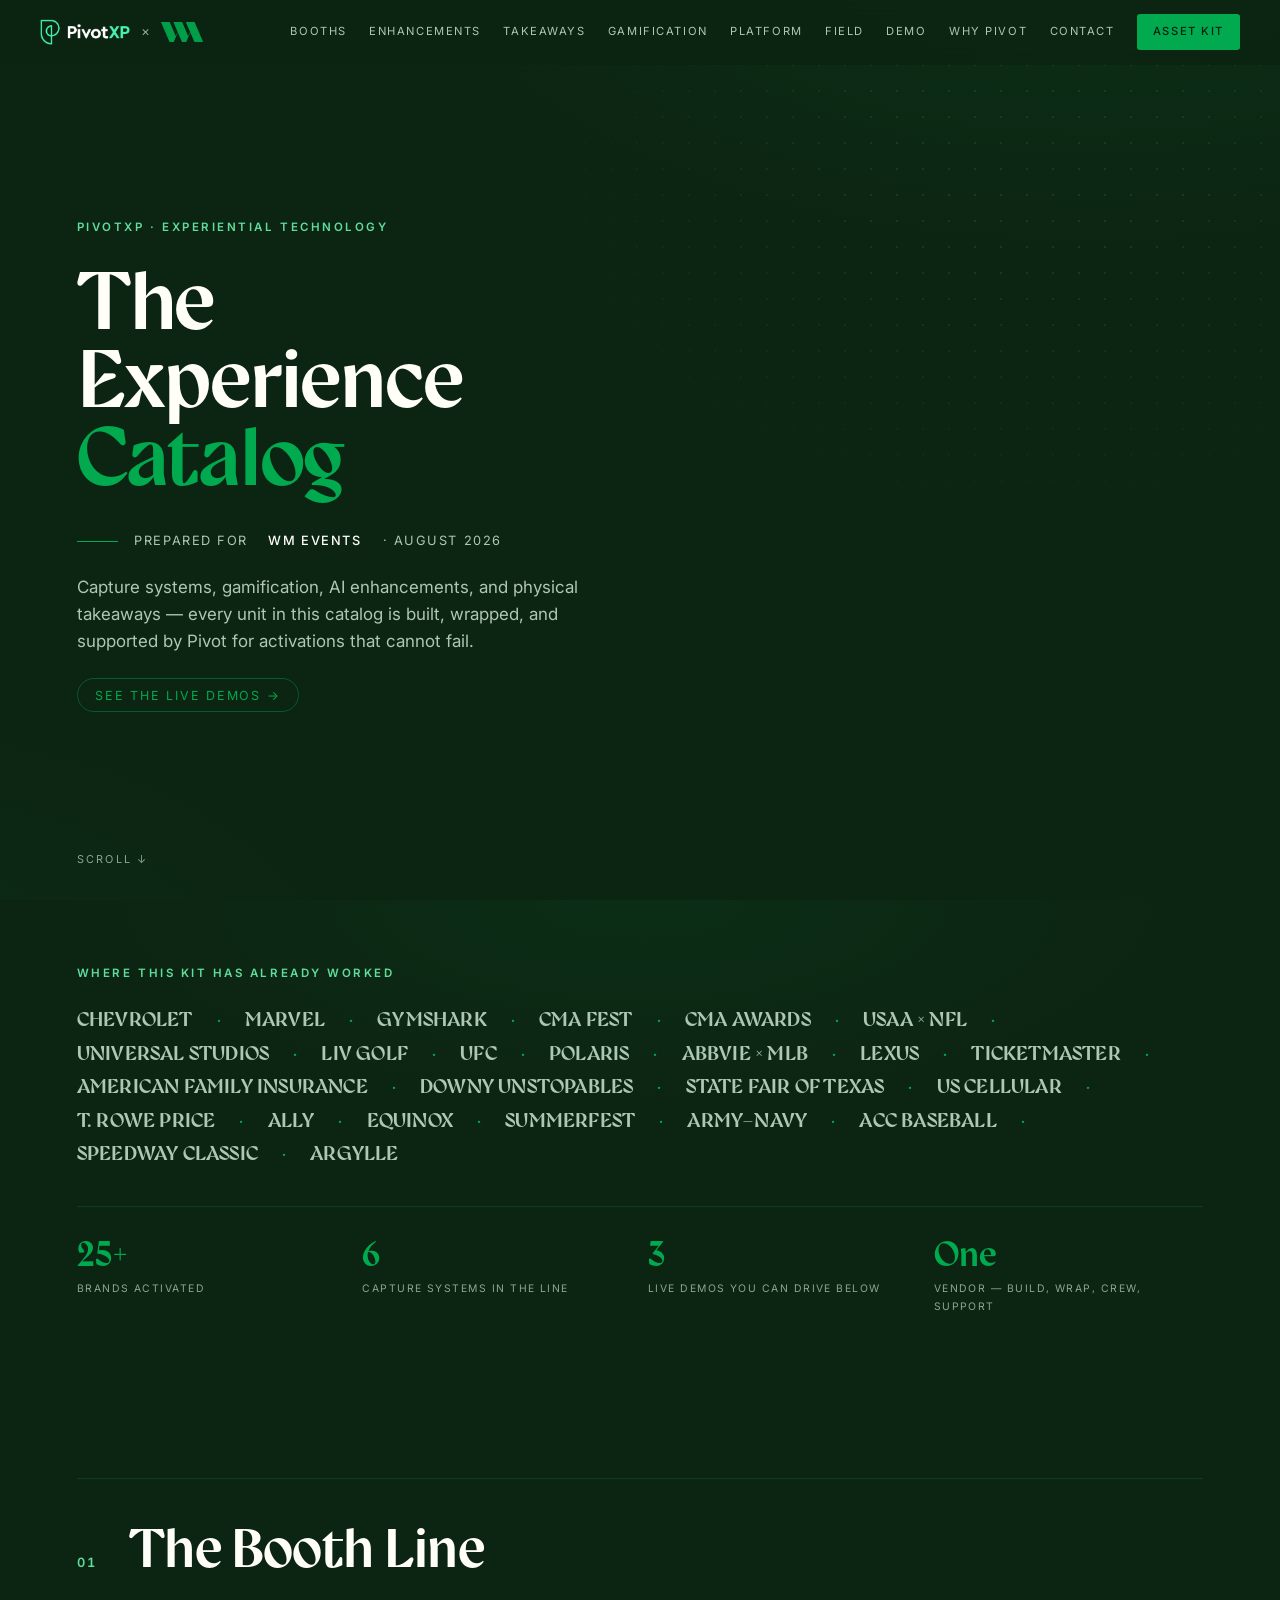
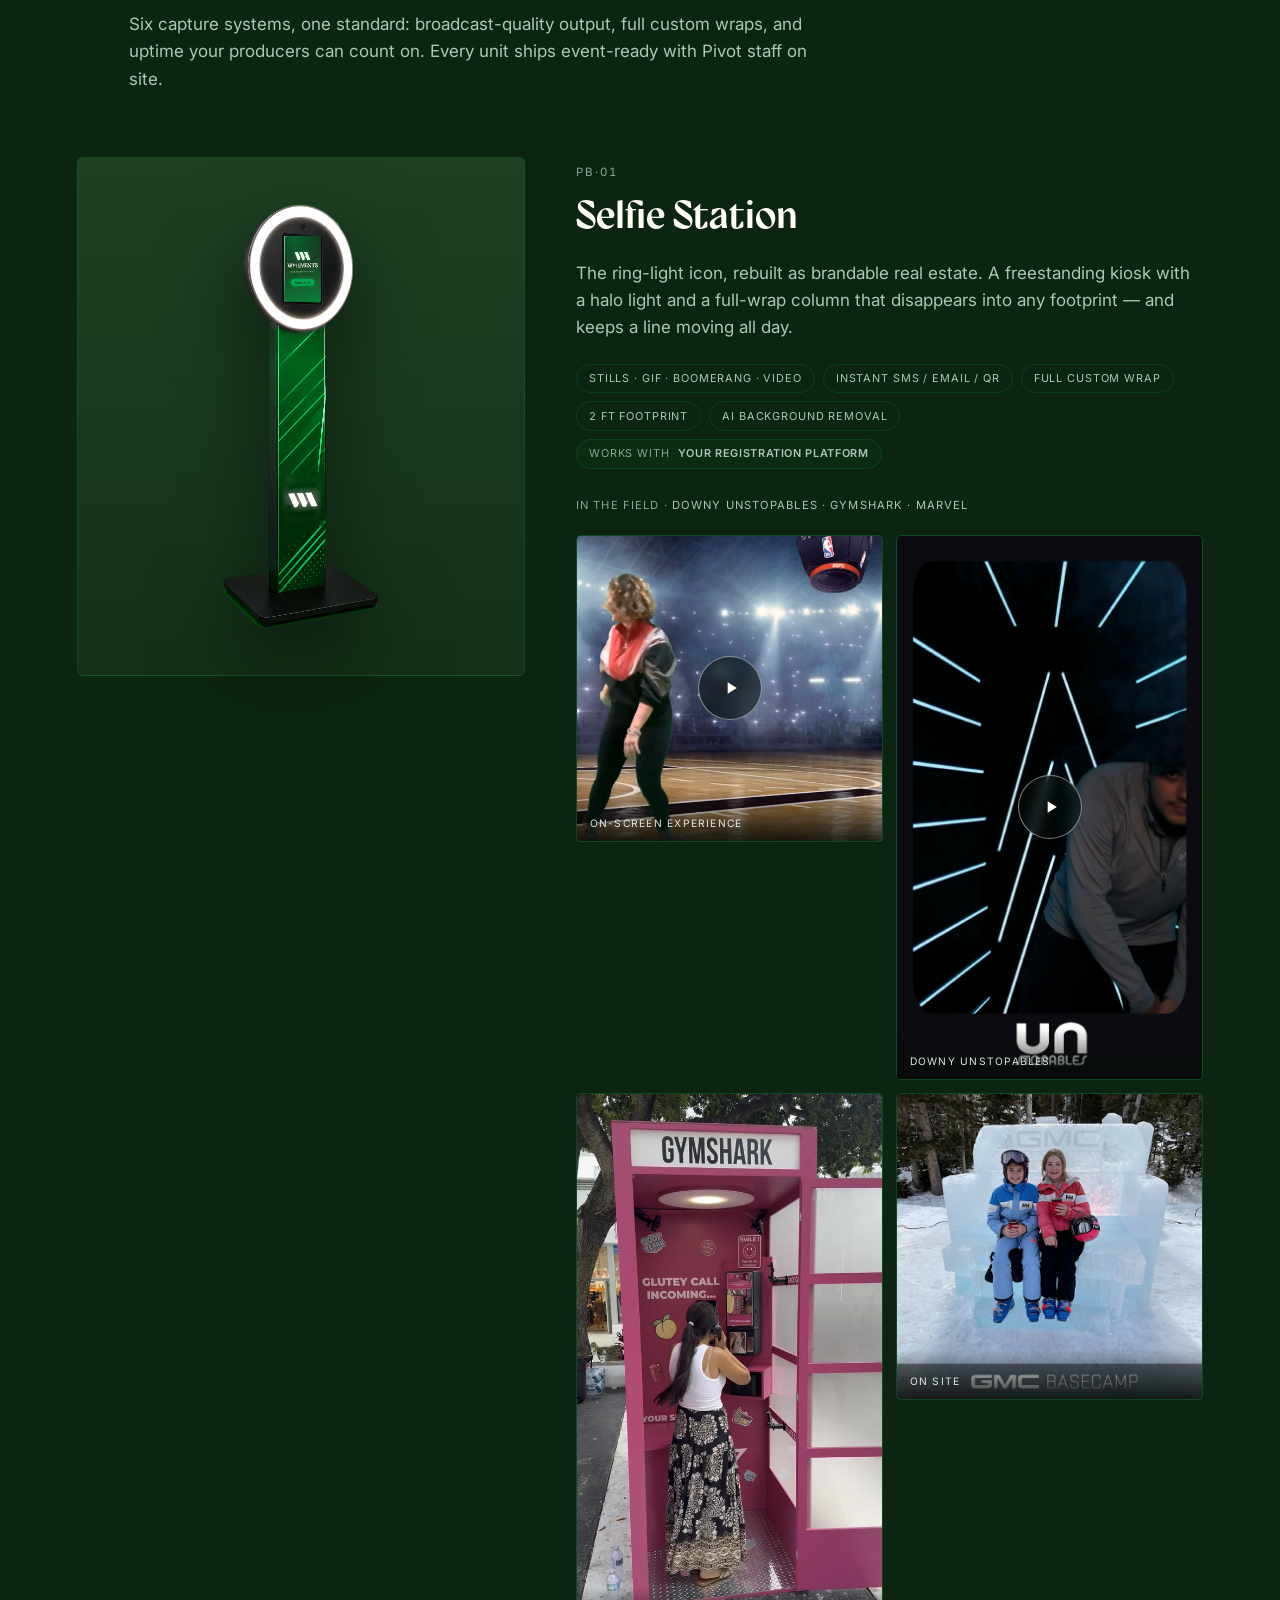
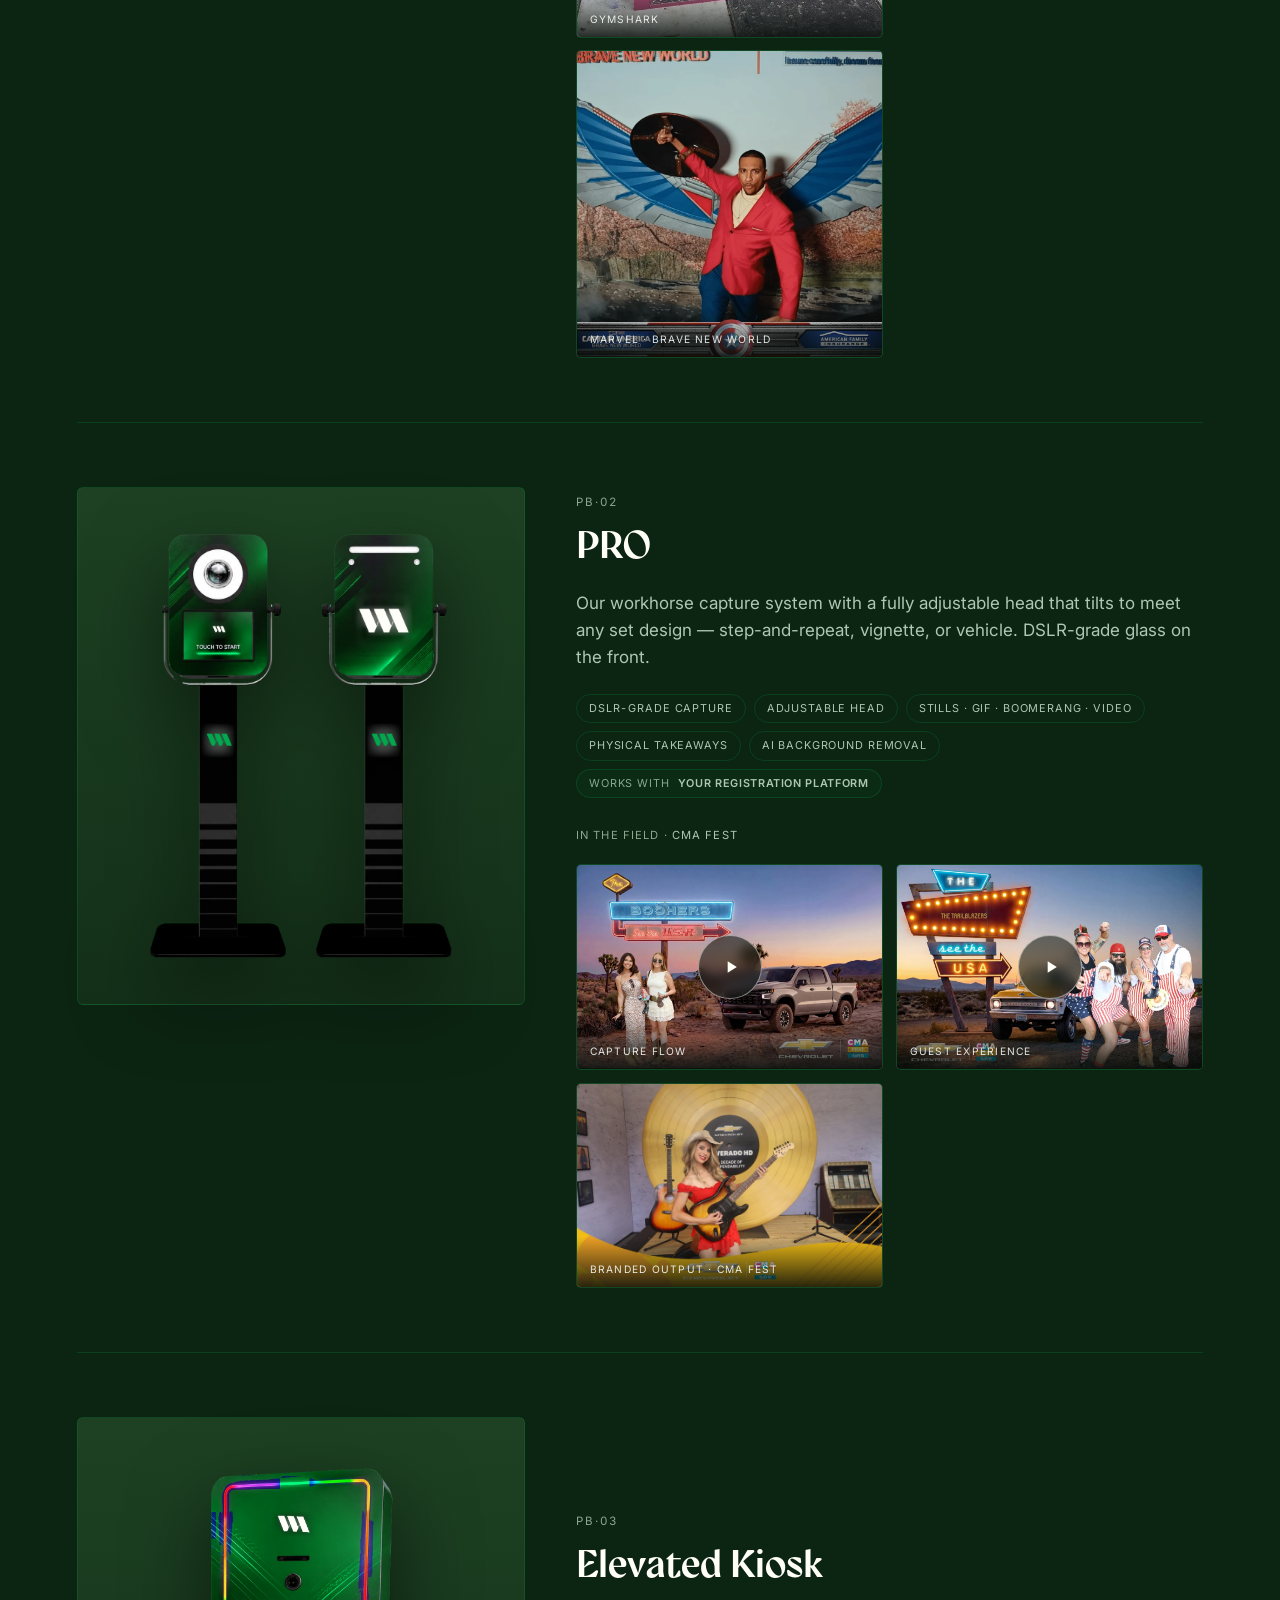
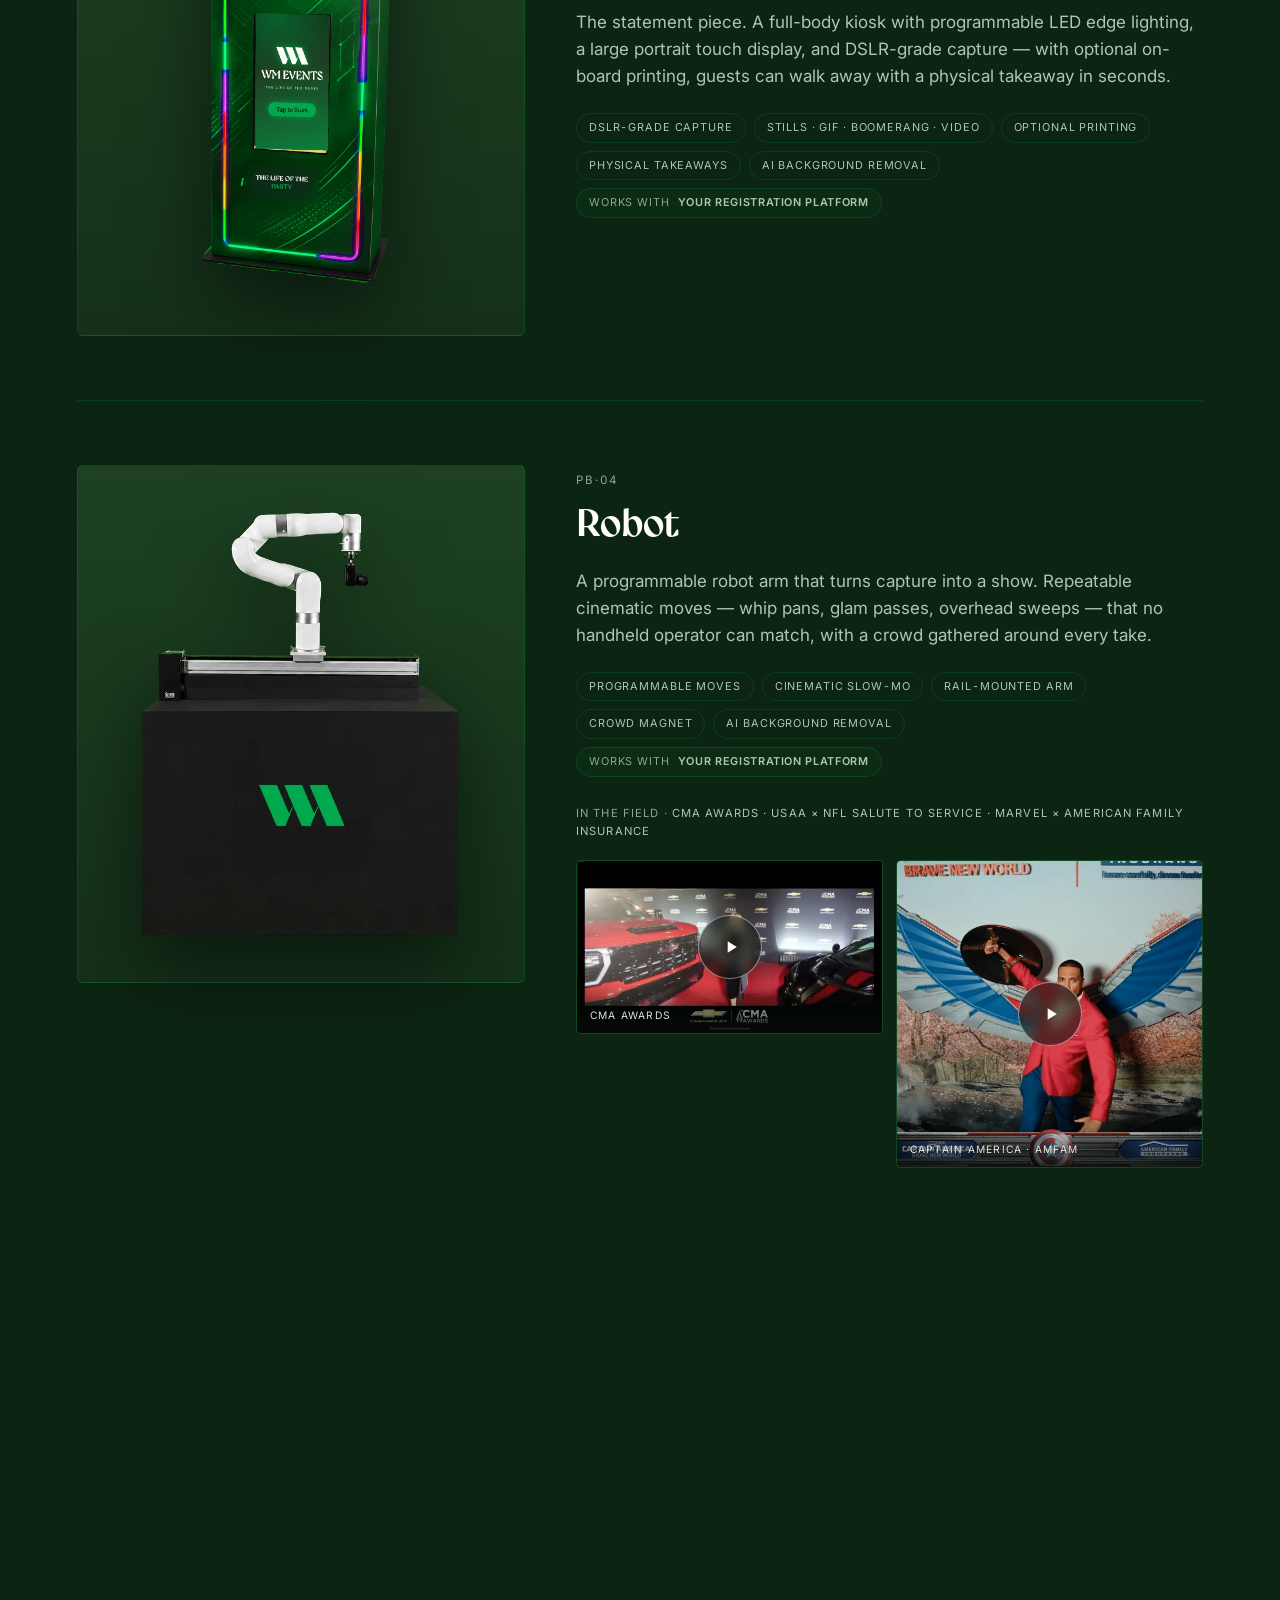
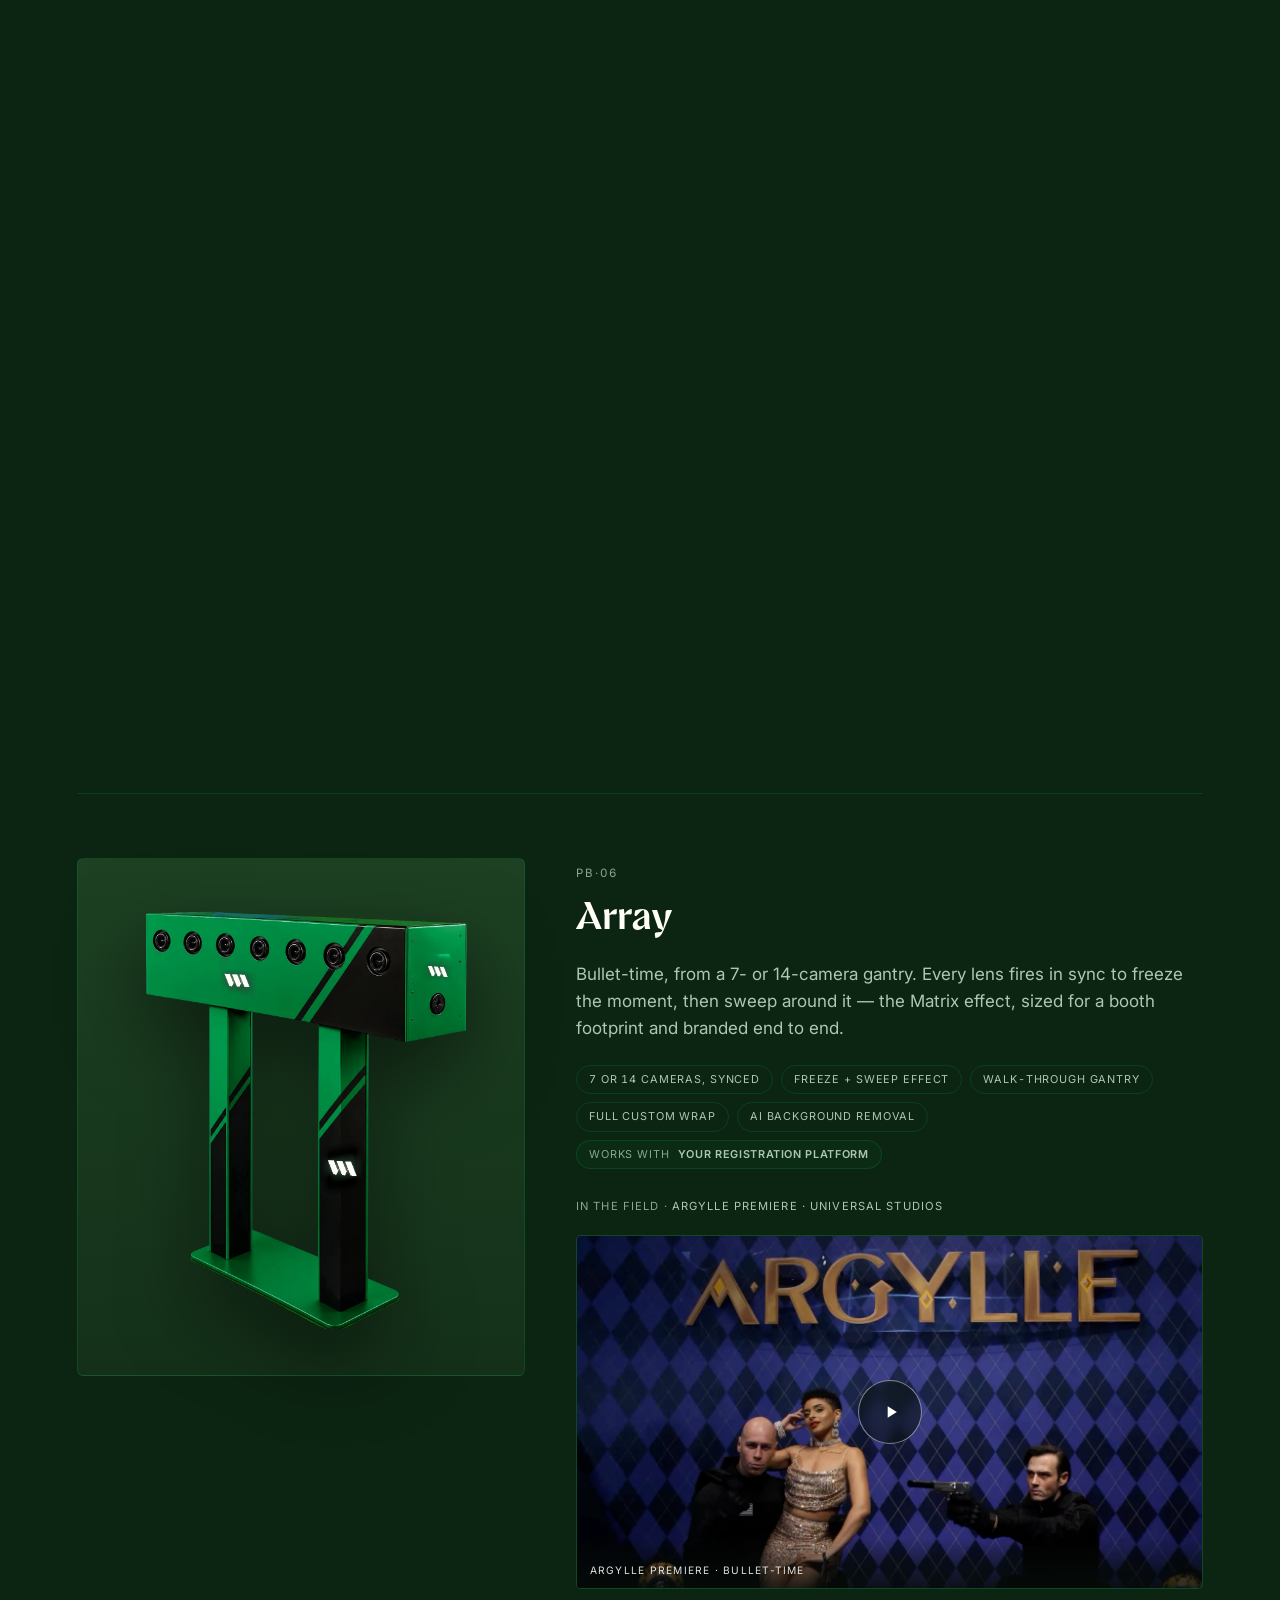
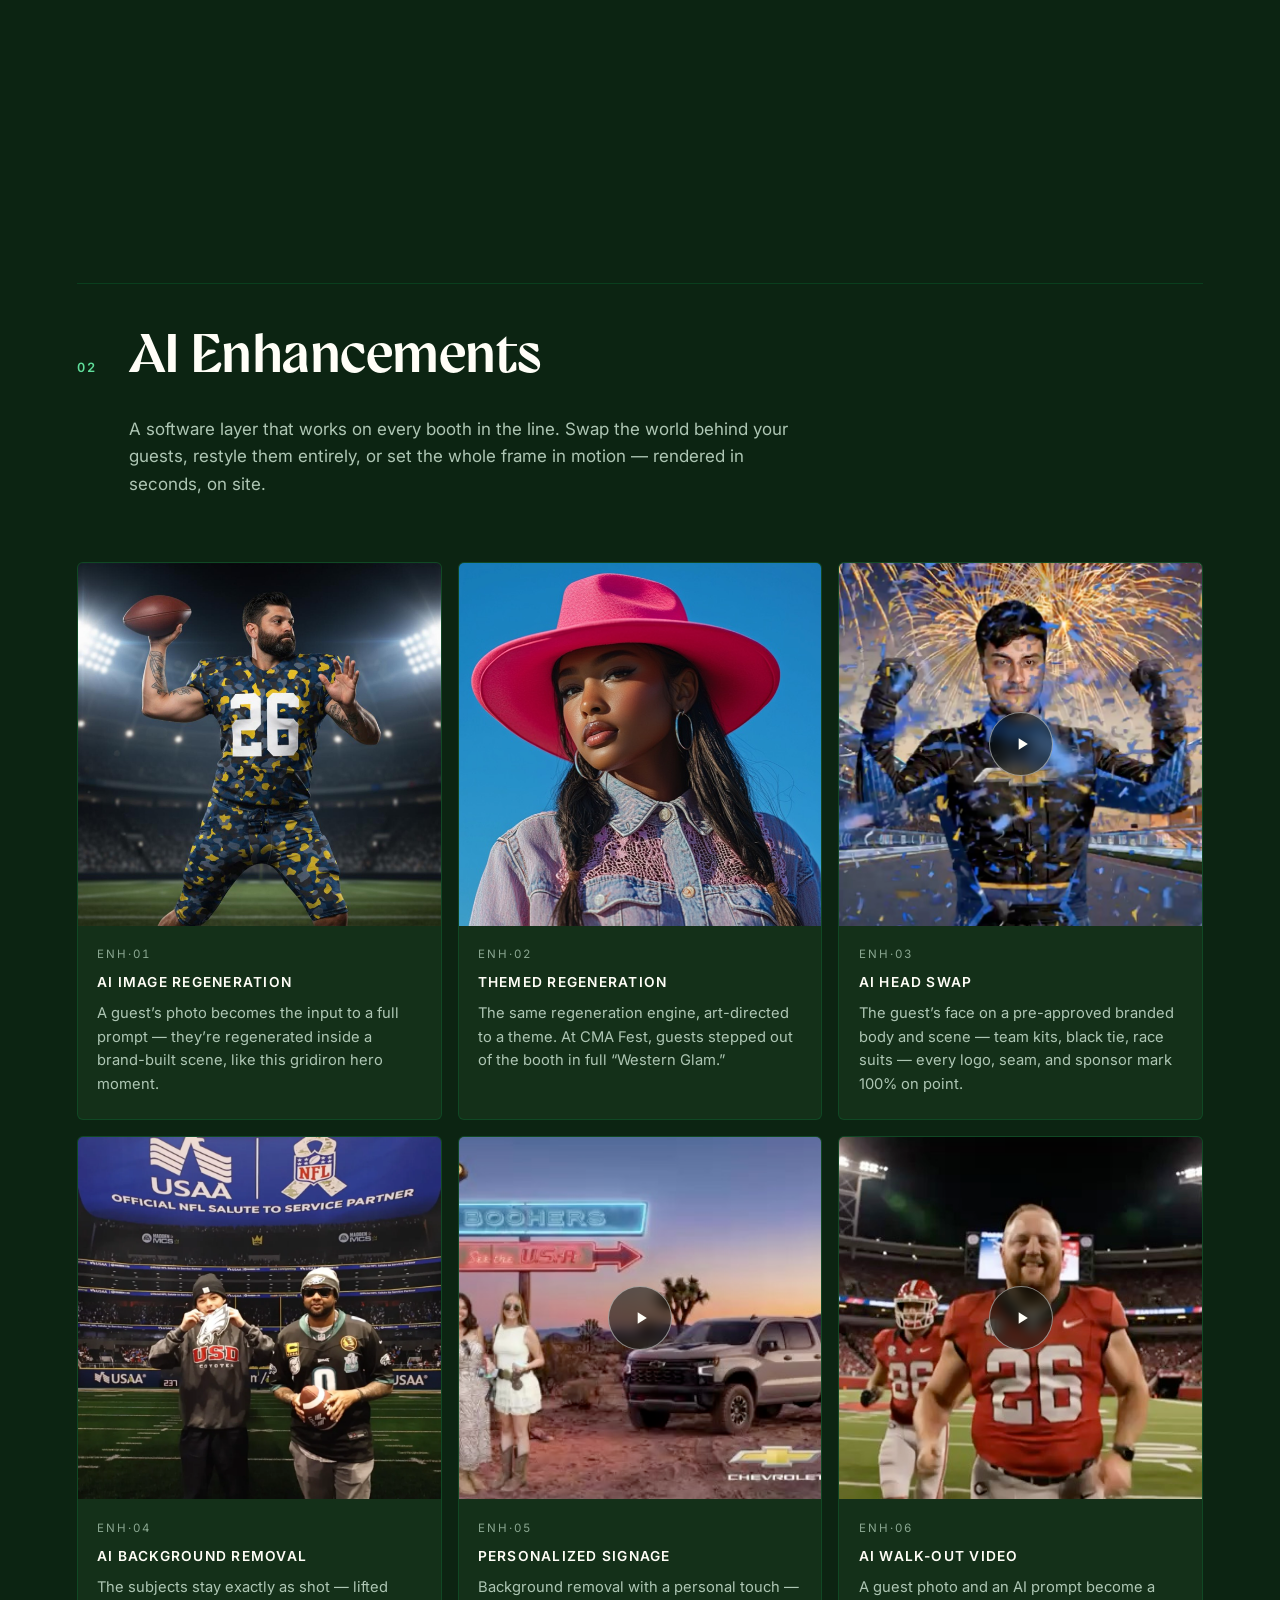
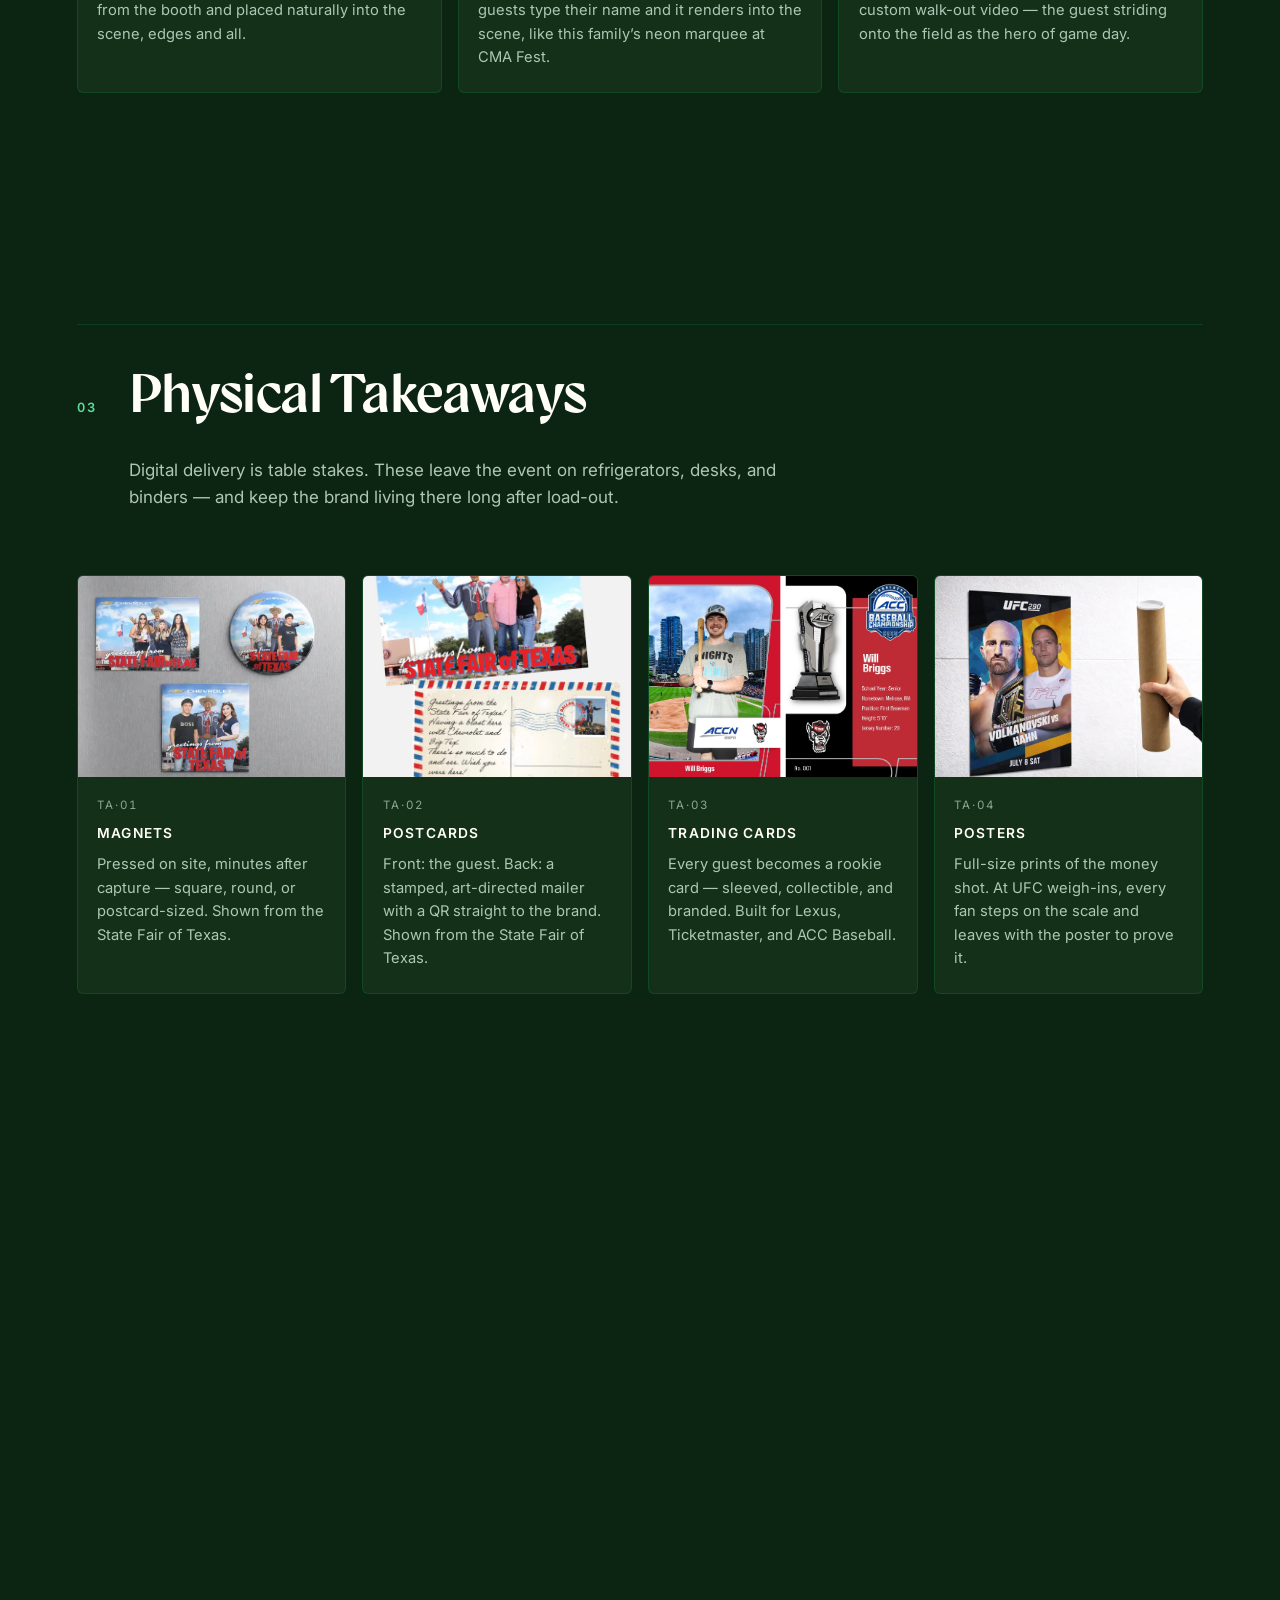
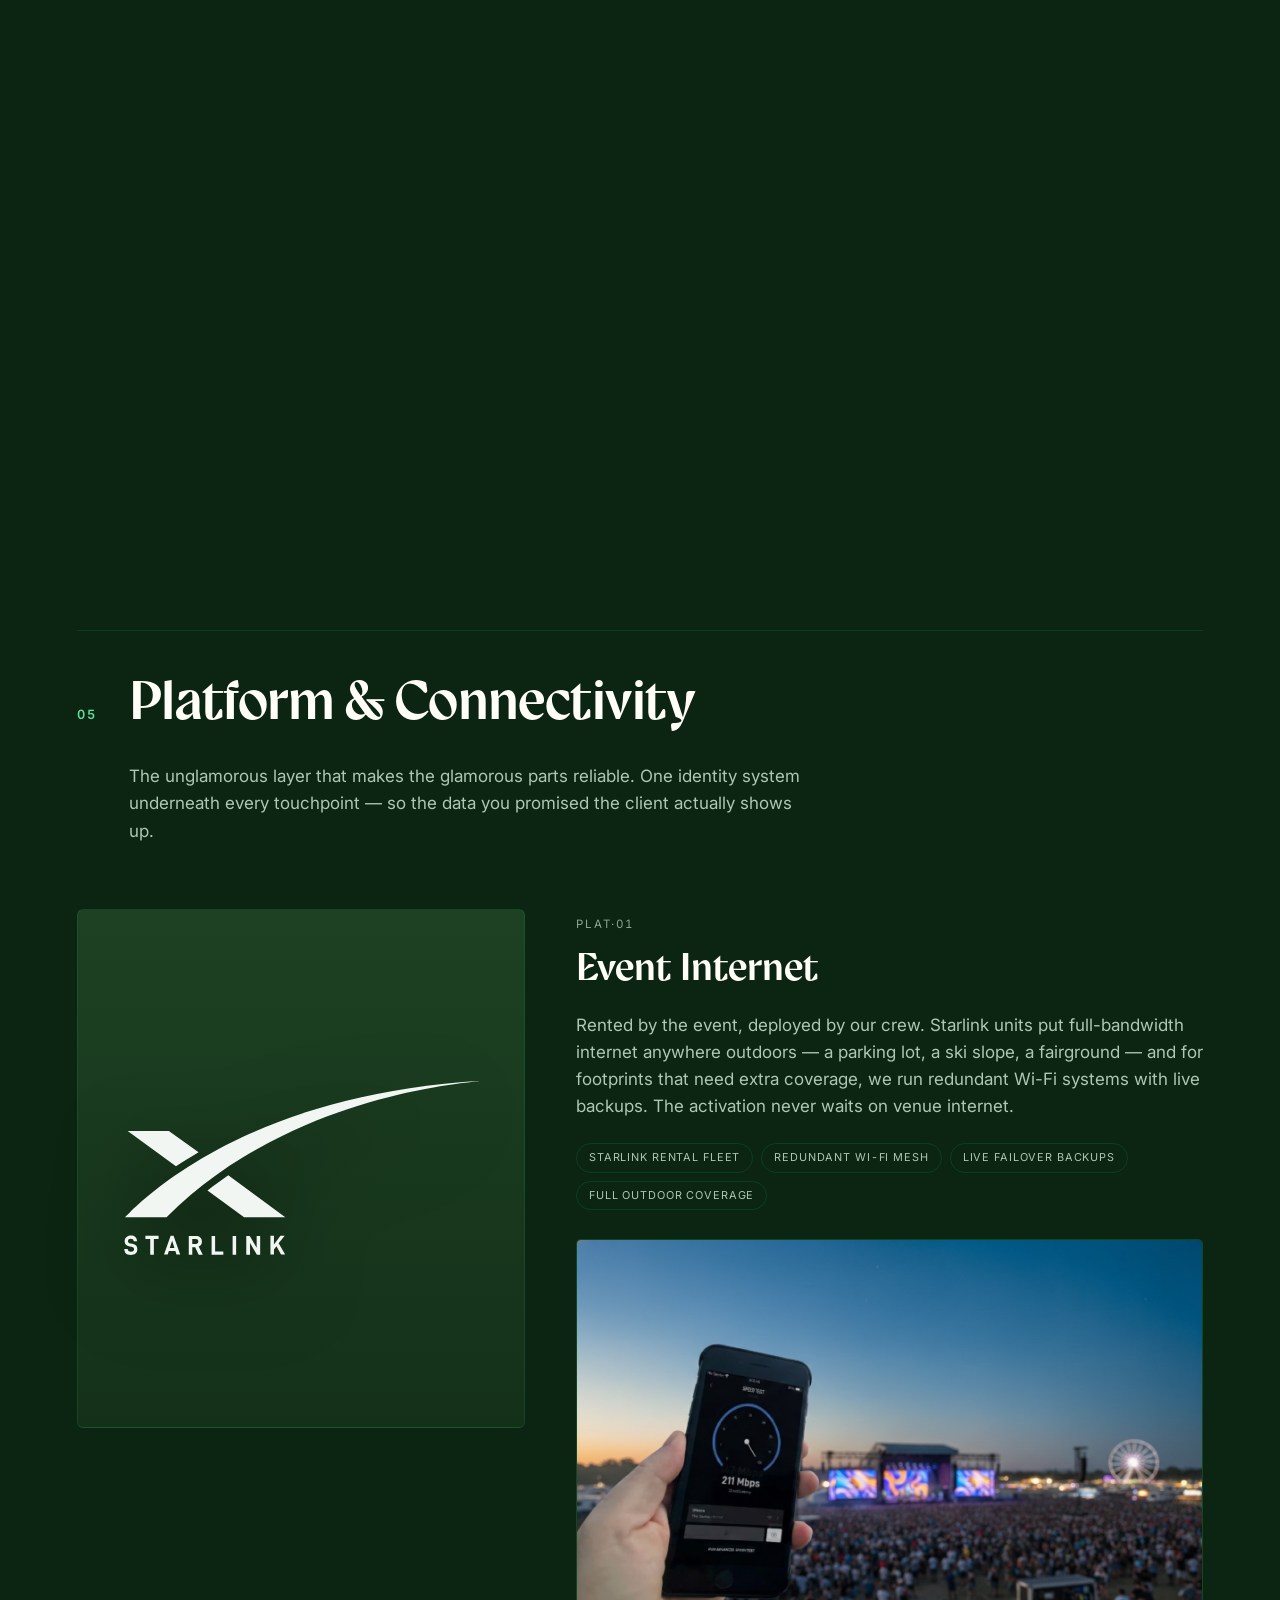
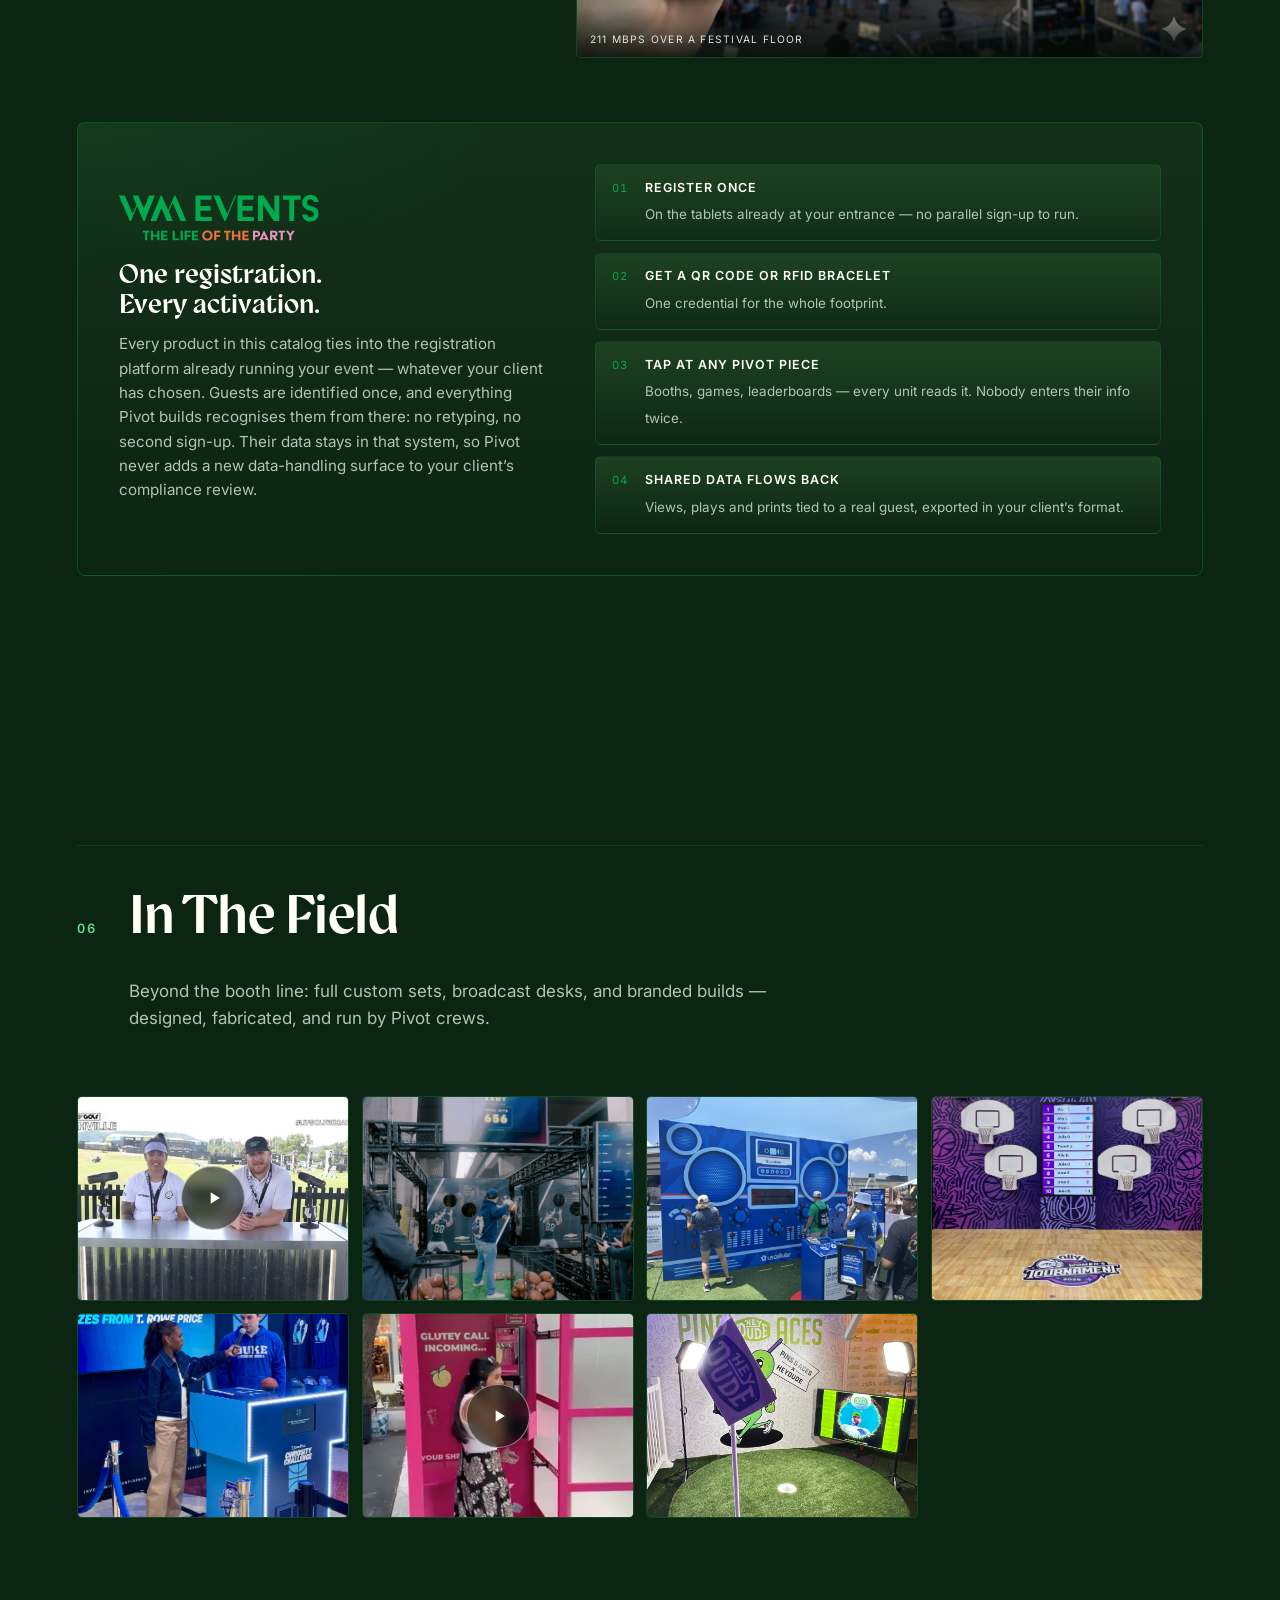
==== index.html @ 7ea4bb09 "Motion pass: one easing vocabulary, staggered arrivals, scroll progress Everything moved on the same" ====
<!doctype html>
<html lang="en">
<head>
<meta charset="utf-8">
<meta name="viewport" content="width=device-width, initial-scale=1">
<meta name="robots" content="noindex, nofollow">
<title>Pivot × WM Events — The Experience Catalog</title>
<meta name="description" content="PivotXP experiential product catalog, prepared for WM Events.">
<meta property="og:title" content="Pivot × WM Events — The Experience Catalog">
<meta property="og:description" content="Capture systems, gamification, AI enhancements, and physical takeaways — with three live demos you can drive in the browser.">
<!-- og:image must be absolute for scrapers. It points at the copy that actually holds
     the current card; the original repo still has the old one. Update this single line
     if this build is merged back to pivotxp/wm-events-catalog.
     Regenerate the card itself with: node tools/make-og.mjs -->
<meta property="og:image" content="https://kpscriptz.github.io/wm-events-catalog-v2/assets/img/og-cover.jpg?v=5">
<meta property="og:image:width" content="1200">
<meta property="og:image:height" content="630">
<meta property="og:image:alt" content="Pivot × WM Events — The Experience Catalog">
<!-- no og:url on purpose: scrapers fall back to the URL actually shared, so the
     preview card can never send someone to a different build than the link. -->
<meta property="og:type" content="website">
<meta name="twitter:card" content="summary_large_image">
<meta name="theme-color" content="#0C2412">
<meta name="color-scheme" content="dark">
<link rel="preconnect" href="https://fonts.googleapis.com">
<link rel="preconnect" href="https://fonts.gstatic.com" crossorigin>
<link rel="stylesheet" href="https://fonts.googleapis.com/css2?family=Inter:wght@400..700&amp;display=swap">
<link rel="icon" href="data:image/svg+xml,%3Csvg xmlns='http://www.w3.org/2000/svg' viewBox='0 0 100 100'%3E%3Ccircle cx='50' cy='50' r='42' fill='none' stroke='%2301A94F' stroke-width='10'/%3E%3C/svg%3E">
<style>
@font-face{font-family:Gyst;src:url(assets/fonts/Gyst-Bold.otf) format('opentype');font-weight:700;font-display:swap}
@font-face{font-family:Gyst;src:url(assets/fonts/Gyst-Medium.otf) format('opentype');font-weight:500;font-display:swap}
@font-face{font-family:Gyst;src:url(assets/fonts/Gyst-Light.otf) format('opentype');font-weight:300;font-display:swap}
:root{
  --bg:#0C2412; --surface:#143019; --raise:#1D4122; --line:rgba(1,169,79,.20);
  --ink:#FFFEF7; --muted:#AEC6B4; --dim:#8AA791;
  --mint:#01A94F; --mint-deep:#016531; --mint-ink:#06210F;--mint-lt:#5FDD9A;--gold:#CFB888;
  --disp:"Gyst",Georgia,serif; --body:"Inter",system-ui,-apple-system,"Segoe UI",Helvetica,Arial,sans-serif; --mono:"Inter",system-ui,-apple-system,"Segoe UI",Helvetica,Arial,sans-serif;
  --nav-h:66px;
  /* one motion vocabulary for the whole page: a long, decelerating curve that
     settles rather than stops, and a shorter one for direct interactions */
  --ease:cubic-bezier(.16,1,.3,1);
  --ease-soft:cubic-bezier(.4,0,.2,1);
}
*{margin:0;padding:0;box-sizing:border-box}
/* Anchor jumps used to bury the section heading under the fixed nav.
   scroll-padding clears the nav; the negative scroll-margin on <section> cancels the
   section's own decorative top padding, so a heading lands just below the bar instead
   of a screenful of empty space. Both track --nav-h, which grows when the nav wraps. */
html{scroll-behavior:smooth;scroll-padding-top:calc(var(--nav-h) + .5rem)}
section{scroll-margin-top:calc(-1 * clamp(4rem,9vw,7.5rem))}
@media(max-width:900px){:root{--nav-h:104px}}
body{background:var(--bg);color:var(--ink);font-family:var(--body);font-size:17px;line-height:1.6;-webkit-font-smoothing:antialiased}
img,video{max-width:100%;display:block}
a{color:var(--mint);text-decoration:none}
a:focus-visible,button:focus-visible,[tabindex]:focus-visible{outline:2px solid var(--mint);outline-offset:3px}
::selection{background:var(--mint);color:var(--mint-ink)}
.skip{position:absolute;left:-9999px;top:0;z-index:200;background:var(--mint);color:var(--mint-ink);
  font-family:var(--mono);font-size:.75rem;letter-spacing:.12em;text-transform:uppercase;padding:.8rem 1.2rem;border-radius:0 0 4px 0}
.skip:focus{left:0}

/* ---------- type ---------- */
h1,h2,h3{font-family:var(--disp);text-wrap:balance}
/* lining, equal-width figures so the section numerals, stat values and unit codes
   sit on a consistent vertical rhythm instead of jittering per glyph */
.sec-head .num,.cred-stats b,.pg-stats .s b,.ib-flow .step i,.kicker,.cta-band a,
.specs span,.cred-stats i{font-variant-numeric:tabular-nums lining-nums}
.eyebrow{font-family:var(--mono);font-weight:600;font-size:.72rem;letter-spacing:.22em;text-transform:uppercase;color:var(--mint-lt)}
.kicker{font-family:var(--mono);font-size:.72rem;letter-spacing:.18em;text-transform:uppercase;color:var(--dim)}

/* ---------- nav ---------- */
.nav{position:fixed;inset:0 0 auto 0;z-index:50;display:flex;align-items:center;gap:1.5rem;padding:.9rem clamp(1.2rem,4vw,2.5rem);background:color-mix(in srgb,var(--bg) 82%,transparent);backdrop-filter:blur(14px);border-bottom:1px solid transparent;transition:border-color .3s}
.nav.scrolled{border-bottom-color:var(--line)}
.nav .brand{display:flex;align-items:center;gap:.7rem}
.nav img{height:26px;width:auto}
.brand .bx{font-family:var(--mono);font-size:.85rem;color:var(--dim)}
.brand img.jm{height:20px;width:auto;opacity:.92}
.nav-links{display:flex;gap:1.4rem;margin-left:auto;align-items:center}
/* nowrap globally: a two-word label breaking onto a second line silently grows the
   bar past --nav-h, which is what every anchor offset is measured against */
.nav-links a{position:relative;white-space:nowrap;font-family:var(--mono);font-size:.7rem;letter-spacing:.14em;text-transform:uppercase;color:var(--muted);transition:color .2s}
.nav-links a:hover{color:var(--ink)}
.nav-links a:not(.btn-kit)::after{content:"";position:absolute;left:0;right:0;bottom:-.45rem;height:1px;background:var(--mint);
  transform:scaleX(0);transform-origin:left;transition:transform .25s ease}
.nav-links a.active{color:var(--ink)}
.nav-links a.active::after{transform:scaleX(1)}
@media(prefers-reduced-motion:reduce){.nav-links a:not(.btn-kit)::after{transition:none}}
.btn-kit{background:var(--mint);color:var(--mint-ink)!important;padding:.55rem 1rem;border-radius:3px;font-weight:500}
.btn-kit:hover{background:#12C76B;color:var(--mint-ink)!important}
@media(max-width:900px){
  .nav{flex-wrap:wrap;row-gap:.4rem;padding-bottom:.6rem}
  .nav-links{order:3;width:100%;margin-left:0;overflow-x:auto;scrollbar-width:none;gap:1.1rem;padding-bottom:.2rem}
  .nav-links::-webkit-scrollbar{display:none}
  .nav-links a{white-space:nowrap}
  .btn-kit{order:2;margin-left:auto}
}

/* ---------- cover ---------- */
.cover{min-height:100svh;display:flex;flex-direction:column;justify-content:center;padding:clamp(5rem,10vh,8rem) clamp(1.2rem,6vw,5rem) 4rem;position:relative;overflow:hidden;background:
  radial-gradient(1200px 600px at 85% -10%,rgba(1,169,79,.10),transparent 60%),
  radial-gradient(900px 500px at -10% 110%,rgba(1,169,79,.06),transparent 60%),
  var(--bg)}
/* --drift is set from the scroll pass so the dot field trails the page slightly */
.cover::after{content:"";position:absolute;inset:0;background-image:radial-gradient(rgba(174,198,180,.10) 1px,transparent 1px);background-size:26px 26px;background-position:0 var(--drift,0);mask-image:radial-gradient(700px 500px at 80% 20%,#000 20%,transparent 75%);pointer-events:none;will-change:background-position}
.cover .scroll-cue{transition:opacity .4s var(--ease-soft)}
.cover .eyebrow{margin-bottom:1.6rem}
.cover h1{font-size:clamp(2.1rem,6.4vw,6.4rem);font-weight:800;line-height:.95;letter-spacing:-.015em;max-width:12ch}
.cover h1 em{font-style:normal;color:var(--mint)}
.cover .prep{margin-top:2.2rem;display:flex;flex-wrap:wrap;align-items:center;gap:.6rem 1rem;font-family:var(--mono);font-size:.8rem;letter-spacing:.12em;text-transform:uppercase;color:var(--muted)}
.cover .prep b{color:var(--ink);font-weight:500}
.cover .prep::before{content:"";width:2.6rem;height:1px;background:var(--mint)}
.cover p.lede{margin-top:1.4rem;max-width:46ch;color:var(--muted);font-size:1.06rem}
.cover .demo-cue{margin-top:1.6rem}
.cover .demo-cue a{font-family:var(--mono);font-size:.78rem;letter-spacing:.14em;text-transform:uppercase;border:1px solid rgba(1,169,79,.4);border-radius:99px;padding:.55rem 1.1rem;transition:background .2s,border-color .2s}
.cover .demo-cue a:hover{background:rgba(1,169,79,.12);border-color:var(--mint)}
.cover .scroll-cue{position:absolute;bottom:2rem;left:clamp(1.2rem,6vw,5rem);font-family:var(--mono);font-size:.68rem;letter-spacing:.2em;text-transform:uppercase;color:var(--dim);animation:cue 2.6s ease-in-out infinite}
@keyframes cue{50%{transform:translateY(6px);opacity:.5}}
@media(prefers-reduced-motion:reduce){.cover .scroll-cue{animation:none}}

/* ---------- section chrome ---------- */
section{padding:clamp(4rem,9vw,7.5rem) clamp(1.2rem,6vw,5rem)}
.sec-head{display:grid;grid-template-columns:auto 1fr;gap:1.2rem 2rem;align-items:baseline;border-top:1px solid var(--line);padding-top:1.6rem;margin-bottom:clamp(2.5rem,5vw,4rem)}
.sec-head .num{font-family:var(--mono);font-weight:600;font-size:.8rem;color:var(--mint-lt);letter-spacing:.15em}
.sec-head h2{font-size:clamp(1.45rem,4.5vw,3.4rem);font-weight:800;letter-spacing:-.01em;overflow-wrap:anywhere}
.sec-head p{grid-column:2;max-width:62ch;color:var(--muted)}

/* ---------- product spreads ---------- */
.product{display:grid;grid-template-columns:minmax(0,5fr) minmax(0,7fr);gap:clamp(1.5rem,4vw,4rem);align-items:start;padding:clamp(2.5rem,5vw,4rem) 0;border-top:1px solid var(--line)}
.product:first-of-type{border-top:none;padding-top:0}
/* a spread with no field media has a short info column next to a full-height
   render; centring it beats leaving ~220px of dead space under the copy */
.product:not(:has(.media)){align-items:center}
.product .stage{background:linear-gradient(180deg,var(--raise),var(--surface));border:1px solid var(--line);border-radius:6px;padding:clamp(1.5rem,3vw,2.6rem);display:flex;align-items:center;justify-content:center;position:sticky;top:5.2rem}
.product .stage img{max-height:440px;width:auto;max-width:100%;filter:drop-shadow(0 30px 40px rgba(0,0,0,.5))}
.product .info .kicker{margin-bottom:.5rem}
.product h3{font-size:clamp(1.6rem,3.2vw,2.4rem);font-weight:800;margin-bottom:.9rem}
.product .desc{color:var(--muted);max-width:60ch;margin-bottom:1.4rem}
.specs{display:flex;flex-wrap:wrap;gap:.5rem;margin-bottom:1.8rem}
.specs span{font-family:var(--mono);font-size:.68rem;letter-spacing:.08em;text-transform:uppercase;color:var(--muted);border:1px solid var(--line);border-radius:99px;padding:.32rem .75rem}
.seen{font-family:var(--mono);font-size:.7rem;letter-spacing:.1em;text-transform:uppercase;color:var(--dim);margin-bottom:1.2rem}
.seen b{color:var(--muted);font-weight:400}
@media(max-width:960px){.product{grid-template-columns:1fr}.product .stage{position:static}.product .stage img{max-height:320px}}

/* ---------- media grids ---------- */
.media{display:grid;gap:.8rem;grid-template-columns:repeat(auto-fit,minmax(230px,1fr));align-items:start}
.media figure{position:relative;border-radius:5px;overflow:hidden;background:var(--surface);border:1px solid var(--line);cursor:zoom-in}
.media img,.media video{width:100%;height:auto}
/* posters load on approach, so give the video box a branded fill rather than
   letting an empty frame flash black against the page */
video{background:var(--raise)}

.media figcaption{position:absolute;inset:auto 0 0 0;padding:1.5rem .8rem .6rem;font-family:var(--mono);font-size:.64rem;letter-spacing:.12em;text-transform:uppercase;color:rgba(241,246,243,.92);background:linear-gradient(transparent,rgba(6,12,9,.85));pointer-events:none}
.vwrap{position:relative;cursor:pointer}
.vwrap .playbtn{position:absolute;inset:0;margin:auto;width:64px;height:64px;border-radius:50%;border:1px solid rgba(241,246,243,.5);background:rgba(6,15,11,.55);backdrop-filter:blur(6px);display:flex;align-items:center;justify-content:center;transition:transform .2s,background .2s;pointer-events:none}
.vwrap:hover .playbtn{transform:scale(1.08);background:rgba(1,169,79,.25)}
.playbtn svg{width:20px;height:20px;fill:var(--ink);margin-left:3px}

/* ---------- enhancement / takeaway cards ---------- */
.cards{display:grid;gap:1rem;grid-template-columns:repeat(auto-fit,minmax(260px,1fr));align-items:stretch}
.card{background:var(--surface);border:1px solid var(--line);border-radius:6px;overflow:hidden;display:flex;flex-direction:column}
.card .art{aspect-ratio:4/3;overflow:hidden;position:relative;background:var(--raise);cursor:zoom-in}
#gamification-cards .card .art{aspect-ratio:16/9}
/* Enhancement source art runs square, 2:3 portrait and 3:2 landscape. A single square
   crop keeps the grid even; object-position biases up so faces survive. Full frame is
   one click away in the lightbox. */
#enhancements .card .art{aspect-ratio:1/1}
/* six cards: hold them to three across so they read as 3×2 rather than 4+2,
   and the artwork gets the extra width it deserves */
@media(min-width:1080px){#enhancements .cards{grid-template-columns:repeat(3,1fr)}}
.card .art img,.card .art video{width:100%;height:100%;object-fit:cover}
#enhancements .card .art img,#enhancements .card .art video{object-position:center 30%}
.card .txt{padding:1.2rem 1.2rem 1.4rem}
/* Gyst is a display face — it earns its keep at h1/h2/h3 sizes and gets muddy at
   ~1rem uppercase. Small headings run in the UI grotesk with real tracking. */
.card h4{font-family:var(--body);font-weight:600;text-transform:uppercase;font-size:.86rem;letter-spacing:.09em;margin-bottom:.55rem;color:var(--ink)}
.card p{color:var(--muted);font-size:.92rem}
.card .kicker{display:block;margin-bottom:.5rem}
.card a.case{display:inline-block;margin-top:.7rem;font-family:var(--mono);font-size:.7rem;letter-spacing:.12em;text-transform:uppercase}
.card a.case::after{content:" ↗"}

/* ---------- platform ---------- */
.plat{display:grid;gap:1rem;grid-template-columns:repeat(auto-fit,minmax(240px,1fr))}
.plat .p{border:1px solid var(--line);border-radius:6px;padding:1.5rem;background:linear-gradient(180deg,var(--surface),transparent)}
.plat .p svg{width:26px;height:26px;stroke:var(--mint);fill:none;stroke-width:1.5;margin-bottom:1rem}
.plat h4{font-family:var(--body);font-weight:600;text-transform:uppercase;font-size:.84rem;letter-spacing:.09em;margin-bottom:.6rem}
.plat p{color:var(--muted);font-size:.9rem}

/* ---------- asset kit band ---------- */
.kit{margin:0 clamp(1.2rem,6vw,5rem);border:1px solid var(--mint-deep);border-radius:8px;background:
  radial-gradient(600px 300px at 90% 0%,rgba(1,169,79,.14),transparent 60%),var(--surface);
  padding:clamp(2rem,5vw,3.5rem);display:grid;grid-template-columns:1fr auto;gap:2rem;align-items:center}
.kit h2{font-size:clamp(1.5rem,3.4vw,2.4rem);font-weight:800;text-transform:uppercase;margin-bottom:.7rem}
.kit p{color:var(--muted);max-width:52ch}
.kit .actions{display:flex;flex-direction:column;gap:.7rem}
.kit .actions a{font-family:var(--mono);font-size:.78rem;letter-spacing:.1em;text-transform:uppercase;text-align:center;padding:.9rem 1.6rem;border-radius:4px}
.kit .actions .primary{background:var(--mint);color:var(--mint-ink);font-weight:500}
.kit .actions .primary:hover{background:#12C76B}
.kit .actions .ghost{border:1px solid var(--line);color:var(--muted)}
.kit .actions .ghost:hover{color:var(--ink);border-color:var(--muted)}
@media(max-width:800px){.kit{grid-template-columns:1fr}}

/* ---------- credibility band ---------- */
/* no bottom rule: the following .sec-head already draws one, and at this spacing
   the pair reads as a stray double line */
.cred{padding:clamp(2.6rem,5vw,4.2rem) clamp(1.2rem,6vw,5rem) clamp(2rem,4vw,3rem);
  background:radial-gradient(900px 340px at 50% 0%,rgba(1,169,79,.07),transparent 65%)}
.cred .eyebrow{margin-bottom:1.5rem}
.cred-roster{display:flex;flex-wrap:wrap;gap:.35rem 1.5rem;margin-bottom:2.4rem;max-width:1150px}
.cred-roster span{font-family:var(--disp);font-weight:700;text-transform:uppercase;
  font-size:clamp(.92rem,1.55vw,1.3rem);letter-spacing:.01em;color:var(--muted);line-height:1.4}
.cred-roster span:not(:last-child)::after{content:"·";color:var(--mint);margin-left:1.5rem;font-weight:400}
.cred-stats{display:grid;grid-template-columns:repeat(auto-fit,minmax(170px,1fr));gap:1.4rem 1rem;
  border-top:1px solid var(--line);padding-top:1.9rem}
.cred-stats b{display:block;font-family:var(--disp);font-weight:800;font-size:clamp(1.5rem,2.8vw,2.2rem);
  color:var(--mint);line-height:1}
.cred-stats i{display:block;margin-top:.45rem;font-style:normal;font-family:var(--mono);font-size:.65rem;
  letter-spacing:.14em;text-transform:uppercase;color:var(--dim);line-height:1.7}

/* ---------- mid-page call to action ---------- */
/* the band sits between two sections, so their padding would otherwise stack into
   a ~200px dead gap; #why gives up its bottom padding to the band instead */
#why{padding-bottom:clamp(1.5rem,3vw,2.5rem)}
.cta-band{margin:0 clamp(1.2rem,6vw,5rem);padding:clamp(1.6rem,3.5vw,2.4rem) clamp(1.5rem,4vw,2.8rem);
  border:1px solid var(--mint-deep);border-radius:8px;display:flex;flex-wrap:wrap;gap:1.2rem 2rem;
  align-items:center;justify-content:space-between;background:linear-gradient(100deg,rgba(1,169,79,.10),transparent 70%),var(--surface)}
.cta-band p{font-family:var(--disp);font-weight:700;text-transform:uppercase;font-size:clamp(1.05rem,2vw,1.5rem);line-height:1.2}
.cta-band span{display:block;font-family:var(--body);font-weight:400;text-transform:none;font-size:.93rem;color:var(--muted);margin-top:.4rem;max-width:52ch}
.cta-band a{flex:none;font-family:var(--mono);font-size:.76rem;letter-spacing:.12em;text-transform:uppercase;
  background:var(--mint);color:var(--mint-ink);padding:.85rem 1.5rem;border-radius:4px;font-weight:500}
.cta-band a:hover{background:#12C76B}

.connect-strip{display:flex;gap:1.2rem;align-items:flex-start;border:1px solid var(--line);border-radius:8px;
  padding:clamp(1.2rem,2.5vw,1.8rem) clamp(1.4rem,3vw,2.2rem);background:linear-gradient(180deg,var(--surface),transparent)}
.connect-strip svg{width:26px;height:26px;flex:none;stroke:var(--mint);fill:none;stroke-width:1.5;margin-top:.2rem}
.connect-strip p{color:var(--muted);font-size:.95rem;max-width:90ch}
.connect-strip b{color:var(--ink);font-weight:600}

.stage-logo{background:radial-gradient(420px 220px at 50% 42%,rgba(1,169,79,.10),transparent 70%),linear-gradient(180deg,var(--raise),var(--surface));min-height:300px}
.stage-logo img{width:min(340px,70%);max-height:none;filter:drop-shadow(0 0 34px rgba(241,246,243,.18))}

/* ---------- proof of work ---------- */
.proof-grid{display:grid;grid-template-columns:minmax(300px,1fr) minmax(320px,470px);gap:clamp(2rem,4vw,4rem);align-items:start}
.pg-copy h3{font-family:var(--disp);font-weight:800;text-transform:uppercase;font-size:clamp(1.35rem,2.6vw,2rem);line-height:1.1;margin:.8rem 0 1rem}
.pg-copy>p{color:var(--muted);font-size:.98rem;max-width:50ch}
.pg-stats{display:grid;grid-template-columns:1fr 1fr;gap:.7rem;margin:1.6rem 0}
.pg-stats .s{border:1px solid var(--line);border-radius:6px;padding:.85rem 1rem;background:linear-gradient(180deg,var(--surface),transparent)}
.pg-stats .s b{display:block;font-family:var(--disp);font-weight:800;font-size:1.1rem;color:var(--mint);margin-bottom:.1rem}
.pg-stats .s span{font-family:var(--mono);font-size:.62rem;letter-spacing:.12em;text-transform:uppercase;color:var(--dim)}
.pc-cta{display:inline-block;font-family:var(--mono);font-size:.74rem;letter-spacing:.14em;text-transform:uppercase;color:var(--mint)}
/* the embeds set body{background:transparent} so they inherit the catalog's colour,
   but an iframe's own canvas still paints white underneath — which showed the Polaris
   demo as a bright rectangle on the dark page. Paint the frame itself instead. */
.pg-unit iframe{display:block;width:100%;aspect-ratio:100/188;border:none;overflow:hidden;background:var(--bg)}
/* the demos are loaded by script; with scripting off, hide the empty frames and
   offer the direct links instead of four blank boxes */
html:not(.js) .pg-unit iframe,html:not(.js) .phone,html:not(.js) .board{display:none}
.demo-fallback{padding:1.4rem;border:1px dashed var(--line);border-radius:6px;color:var(--muted);font-size:.92rem;text-align:center}
.pg-cap{margin-top:.4rem;font-family:var(--mono);font-size:.64rem;letter-spacing:.14em;text-transform:uppercase;color:var(--dim);text-align:center}
.proof-grid+.proof-grid{margin-top:clamp(3rem,6vw,5rem)}
.proof-grid.flip{grid-template-columns:minmax(320px,470px) minmax(300px,1fr)}
.proof-grid.flip .pg-copy{order:2}
@media(max-width:820px){.proof-grid,.proof-grid.flip{grid-template-columns:1fr}.proof-grid.flip .pg-copy{order:0}.pg-unit{max-width:440px;margin:0 auto;width:100%}}

.field-grid img,.field-grid video{aspect-ratio:4/3;height:100%;object-fit:cover}

/* ---------- InTouch integration ---------- */
.intouch{display:inline-flex;align-items:center;gap:.5rem;font-family:var(--mono);font-size:.62rem;letter-spacing:.08em;
  text-transform:uppercase;color:var(--mint);border:1px solid rgba(1,169,79,.35);border-radius:99px;padding:.32rem .75rem;
  background:rgba(1,169,79,.06)}
.intouch em{font-style:normal;color:var(--dim)}
.intouch b{font-weight:600;color:var(--muted);letter-spacing:.06em}
/* txt fills the remaining card height so the "works with" badge pins to the bottom
   and lines up across a row of otherwise uneven copy */
.cards .card .txt{display:flex;flex-direction:column;align-items:flex-start;flex:1}
.cards .card .txt .intouch{margin-top:auto;align-self:flex-start}
.cards .card .txt>:has(~.intouch){margin-bottom:.9rem}
.intouch-band{border:1px solid rgba(1,169,79,.3);border-radius:8px;margin-bottom:clamp(1.6rem,3vw,2.4rem);
  padding:clamp(1.5rem,3.5vw,2.6rem);display:grid;grid-template-columns:minmax(280px,1.05fr) 1.4fr;gap:clamp(1.5rem,4vw,3.5rem);align-items:center;
  background:radial-gradient(700px 300px at 0% 0%,rgba(1,169,79,.08),transparent 60%),linear-gradient(180deg,var(--surface),var(--bg))}
.intouch-band .ib-logo{height:46px;width:auto;margin-bottom:1.1rem}
.intouch-band h3{font-family:var(--disp);font-weight:800;font-size:clamp(1.2rem,2.2vw,1.7rem);line-height:1.12;margin-bottom:.8rem}
.intouch-band .ib-copy p{color:var(--muted);font-size:.95rem;max-width:48ch}
.ib-flow{display:grid;gap:.7rem}
.ib-flow .step{display:flex;gap:1rem;align-items:baseline;border:1px solid var(--line);border-radius:6px;padding:.8rem 1rem;background:linear-gradient(180deg,var(--raise),transparent)}
.ib-flow .step i{font-family:var(--mono);font-style:normal;font-size:.7rem;color:var(--mint);letter-spacing:.12em}
.ib-flow .step div b{display:block;font-family:var(--body);font-weight:600;text-transform:uppercase;font-size:.78rem;letter-spacing:.08em;margin-bottom:.15rem}
.ib-flow .step div span{color:var(--muted);font-size:.84rem}
@media(max-width:820px){.intouch-band{grid-template-columns:1fr}}

/* ---------- strikeout duo demo ---------- */
.duo-block{margin-top:clamp(3rem,6vw,5rem)}
.duo-head{display:grid;grid-template-columns:minmax(300px,1fr) minmax(280px,440px);gap:clamp(2rem,4vw,4rem);align-items:center;margin-bottom:clamp(1.6rem,3vw,2.5rem)}
.duo-head h3{font-family:var(--disp);font-weight:800;text-transform:uppercase;font-size:clamp(1.35rem,2.6vw,2rem);line-height:1.1;margin:.8rem 0 1rem}
.duo-head p{color:var(--muted);font-size:.98rem;max-width:56ch}
.duo-head b{color:var(--ink);font-weight:600}
.duo-head .pg-stats{margin:0}
/* the fan app is built for a 320px-wide phone; at the old 300px shell its inner
   viewport was 280px and the header's "Live Wall" pill was clipped off the edge */
.duo{display:grid;grid-template-columns:minmax(240px,340px) 1fr;gap:clamp(1.2rem,2.5vw,2.2rem);align-items:start}
.phone{border-radius:26px;padding:9px;background:linear-gradient(150deg,#23282c,#101315 60%,#181c1f);border:1px solid #383f44;
  box-shadow:inset 0 1px 0 rgba(255,255,255,.08),0 18px 50px rgba(0,0,0,.55)}
.phone iframe{display:block;width:100%;aspect-ratio:9/17.5;border:none;border-radius:18px;background:#000}
.board{border-radius:10px;padding:clamp(8px,1.2vw,13px);background:linear-gradient(150deg,#23282c,#101315 60%,#181c1f);border:1px solid #383f44;
  box-shadow:inset 0 1px 0 rgba(255,255,255,.08),0 18px 50px rgba(0,0,0,.55)}
.board iframe{display:block;width:100%;aspect-ratio:16/9;border:none;border-radius:4px;background:#000}
@media(max-width:820px){.duo-head{grid-template-columns:1fr}.duo{grid-template-columns:1fr}.duo-phone{max-width:340px;margin:0 auto;width:100%}}

/* ---------- lightbox ---------- */
#lightbox{position:fixed;inset:0;z-index:100;display:none;align-items:center;justify-content:center;flex-direction:column;gap:.9rem;
  background:rgba(4,8,6,.9);backdrop-filter:blur(10px);padding:clamp(1rem,4vw,3rem)}
#lightbox.open{display:flex}
#lightbox .lb-media{max-width:min(1100px,94vw);max-height:82vh;display:flex;align-items:center;justify-content:center}
#lightbox img,#lightbox video{max-width:100%;max-height:82vh;width:auto;height:auto;border-radius:6px;box-shadow:0 30px 90px rgba(0,0,0,.6)}
#lightbox .lb-cap{font-family:var(--mono);font-size:.7rem;letter-spacing:.14em;text-transform:uppercase;color:var(--muted)}
#lightbox .lb-close{position:absolute;top:1rem;right:1.2rem;width:44px;height:44px;border:1px solid var(--line);border-radius:50%;
  background:rgba(17,24,20,.8);color:var(--ink);font-size:1.15rem;line-height:1;cursor:pointer;display:flex;align-items:center;justify-content:center;transition:border-color .2s}
#lightbox .lb-close:hover{border-color:var(--mint)}

/* ---------- contact form ---------- */
.contact-form{max-width:760px;display:grid;gap:1rem}
.contact-form label{display:grid;gap:.35rem;font-family:var(--mono);font-size:.68rem;letter-spacing:.14em;text-transform:uppercase;color:var(--muted)}
.contact-form input,.contact-form textarea{font-family:var(--body);font-size:1rem;color:var(--ink);background:var(--surface);
  border:1px solid var(--line);border-radius:5px;padding:.7rem .85rem;transition:border-color .2s}
.contact-form input:focus,.contact-form textarea:focus{outline:none;border-color:var(--mint)}
.contact-form textarea{resize:vertical;min-height:7rem}
.cf-row{display:grid;gap:1rem;grid-template-columns:repeat(auto-fit,minmax(200px,1fr))}
.cf-actions{display:flex;align-items:center;gap:1.2rem;flex-wrap:wrap}
.cf-submit{font-family:var(--mono);font-size:.78rem;letter-spacing:.14em;text-transform:uppercase;color:var(--mint-ink);
  background:var(--mint);border:none;border-radius:4px;padding:.85rem 1.4rem;cursor:pointer;transition:background .2s}
.cf-submit:hover{background:#12C76B}
.cf-submit[disabled]{opacity:.55;cursor:default}
.cf-status{font-family:var(--mono);font-size:.72rem;letter-spacing:.1em;text-transform:uppercase;color:var(--muted)}
.cf-status.ok{color:var(--mint)}
.cf-status.err{color:#FF7A7A}

/* ---------- footer ---------- */
footer{padding:4rem clamp(1.2rem,6vw,5rem) 3rem;display:flex;flex-wrap:wrap;gap:2rem;align-items:center;justify-content:space-between;border-top:1px solid var(--line);margin-top:clamp(4rem,8vw,6rem)}
footer img{height:24px;width:auto}
footer .fine{font-family:var(--mono);font-size:.68rem;letter-spacing:.12em;text-transform:uppercase;color:var(--dim)}
footer .fine a{color:var(--muted)}

/* ---------- reveal ----------
   Gated behind .js so the catalog is fully readable if scripting fails or is blocked
   — without this, an IntersectionObserver hiccup leaves the whole page at opacity:0. */
.reveal{opacity:1}
.js .reveal{opacity:0;transform:translateY(28px);
  transition:opacity .9s var(--ease),transform .9s var(--ease)}
.js .reveal.in{opacity:1;transform:none}

/* Staggered containers: the box itself never fades — its children arrive in
   sequence, which reads as deliberate rather than as one block switching on.
   --i is assigned per child in script. */
.js .reveal.stagger{opacity:1;transform:none}
.js .reveal.stagger>*{opacity:0;transform:translateY(26px);
  transition:opacity .85s var(--ease),transform .85s var(--ease);
  transition-delay:calc(var(--i,0)*65ms)}
.js .reveal.stagger.in>*{opacity:1;transform:none}
/* the roster is a long single line of names — a quicker cadence suits it */
.js .cred-roster.stagger>*{transform:translateY(14px);transition-delay:calc(var(--i,0)*26ms)}

/* artwork settles out of a slight push-in as its card arrives */
.js .reveal .art img,.js .reveal .art video,
.js .reveal figure img,.js .reveal figure video{
  transform:scale(1.05);transition:transform 1.2s var(--ease)}
.js .reveal.in .art img,.js .reveal.in .art video,
.js .reveal.in figure img,.js .reveal.in figure video{transform:none}

/* scroll progress — a hairline that fills as the catalog is read */
.progress{position:fixed;top:0;left:0;right:0;height:2px;z-index:60;
  background:linear-gradient(90deg,var(--mint-deep),var(--mint));
  transform:scaleX(var(--p,0));transform-origin:0 50%;
  will-change:transform;pointer-events:none}

/* interaction: a short lift, never a bounce */
.card,.plat .p{transition:transform .5s var(--ease),border-color .35s var(--ease-soft)}
.card:hover,.plat .p:hover{transform:translateY(-4px);border-color:rgba(1,169,79,.42)}
.pack:hover,.cta-band a,.btn-kit,.kit .actions a{transition:transform .4s var(--ease),background .3s var(--ease-soft)}
.cta-band a:hover,.kit .actions .primary:hover{transform:translateY(-2px)}
.nav{transition:border-color .3s var(--ease-soft),box-shadow .4s var(--ease-soft)}
.nav.scrolled{box-shadow:0 12px 34px -22px rgba(0,0,0,.9)}

@media(prefers-reduced-motion:reduce){
  html{scroll-behavior:auto}
  .js .reveal,.js .reveal.stagger>*{opacity:1;transform:none;transition:none}
  .js .reveal .art img,.js .reveal .art video,
  .js .reveal figure img,.js .reveal figure video{transform:none;transition:none}
  .card:hover,.plat .p:hover,.cta-band a:hover,.kit .actions .primary:hover{transform:none}
  .progress{display:none}
}
</style>
</head>
<body>
<script>document.documentElement.classList.add('js')</script>
<a class="skip" href="#main">Skip to catalog</a>
<div class="progress" id="progress" aria-hidden="true"></div>

<nav class="nav" id="nav" aria-label="Catalog sections">
  <a class="brand" href="#top"><img src="assets/img/pivot-logo.png" alt="PivotXP" width="2101" height="607"><span class="bx">×</span><img class="jm" src="assets/img/wmevents-mark.svg" alt="WM Events" width="150" height="72"></a>
  <div class="nav-links">
    <a href="#booths">Booths</a>
    <a href="#enhancements">Enhancements</a>
    <a href="#takeaways">Takeaways</a>
    <a href="#gamification">Gamification</a>
    <a href="#platform">Platform</a>
    <a href="#installs">Field</a>
    <a href="#proof">Demo</a>
    <a href="#why">Why Pivot</a>
    <a href="#contact">Contact</a>
    <a class="btn-kit" href="kit.html">Asset Kit</a>
  </div>
</nav>

<main id="main">
<header class="cover" id="top">
  <p class="eyebrow">PivotXP · Experiential Technology</p>
  <h1>The<br>Experience<br><em>Catalog</em></h1>
  <p class="prep">Prepared for <b>&nbsp;WM Events</b>&nbsp;· August 2026</p>
  <p class="lede">Capture systems, gamification, AI enhancements, and physical takeaways — every unit in this catalog is built, wrapped, and supported by Pivot for activations that cannot fail.</p>
  <p class="demo-cue"><a href="#proof">See the live demos →</a></p>
  <span class="scroll-cue">Scroll ↓</span>
</header>

<!-- ==================== CREDIBILITY BAND ====================
     Every name below already appears in a caption further down this page —
     this band just collects them into one moment, which is what a prospect
     actually scans for. Counts are provable from the catalog contents. -->
<div class="cred" id="clients">
  <p class="eyebrow">Where this kit has already worked</p>
  <div class="cred-roster reveal stagger">
    <span>Chevrolet</span><span>Marvel</span><span>Gymshark</span><span>CMA Fest</span><span>CMA Awards</span>
    <span>USAA × NFL</span><span>Universal Studios</span><span>LIV&nbsp;Golf</span><span>UFC</span><span>Polaris</span>
    <span>AbbVie × MLB</span><span>Lexus</span><span>Ticketmaster</span><span>American Family Insurance</span>
    <span>Downy Unstopables</span><span>State Fair of Texas</span><span>US&nbsp;Cellular</span><span>T.&nbsp;Rowe&nbsp;Price</span>
    <span>Ally</span><span>Equinox</span><span>Summerfest</span><span>Army–Navy</span><span>ACC Baseball</span>
    <span>Speedway Classic</span><span>Argylle</span>
  </div>
  <div class="cred-stats reveal stagger">
    <div><b>25+</b><i>Brands activated</i></div>
    <div><b>6</b><i>Capture systems in the line</i></div>
    <div><b>3</b><i>Live demos you can drive below</i></div>
    <div><b>One</b><i>Vendor — build, wrap, crew, support</i></div>
  </div>
</div>

<!-- ==================== 01 BOOTHS ==================== -->
<section id="booths">
  <div class="sec-head reveal">
    <span class="num">01</span>
    <h2>The Booth Line</h2>
    <p>Six capture systems, one standard: broadcast-quality output, full custom wraps, and uptime your producers can count on. Every unit ships event-ready with Pivot staff on site.</p>
  </div>

  <!-- Selfie Station -->
  <article class="product reveal">
    <div class="stage"><img src="assets/img/render-lite.webp" alt="Selfie Station kiosk with halo ring light, shown in a WM Events custom wrap" loading="lazy" width="679" height="1734"></div>
    <div class="info">
      <span class="kicker">PB·01</span>
      <h3>Selfie Station</h3>
      <p class="desc">The ring-light icon, rebuilt as brandable real estate. A freestanding kiosk with a halo light and a full-wrap column that disappears into any footprint — and keeps a line moving all day.</p>
      <div class="specs"><span>Stills · GIF · Boomerang · Video</span><span>Instant SMS / Email / QR</span><span>Full custom wrap</span><span>2 ft footprint</span><span>AI background removal</span><span class="intouch"><em>works with</em><b>your registration platform</b></span></div>
      <p class="seen">In the field&nbsp;· <b>Downy Unstopables · Gymshark · Marvel</b></p>
      <div class="media">
        <figure class="vwrap"><video preload="none" data-poster="assets/poster/selfie-demo.jpg" src="assets/video/selfie-demo.mp4" playsinline width="1080" height="1080"></video><span class="playbtn"><svg viewBox="0 0 24 24"><path d="M8 5v14l11-7z"/></svg></span><figcaption>On-screen experience</figcaption></figure>
        <figure class="vwrap"><video preload="none" data-poster="assets/poster/selfie-unstopables.jpg" src="assets/video/selfie-unstopables.mp4" playsinline width="540" height="960"></video><span class="playbtn"><svg viewBox="0 0 24 24"><path d="M8 5v14l11-7z"/></svg></span><figcaption>Downy Unstopables</figcaption></figure>
        <figure><img src="assets/img/selfie-event-1.webp" alt="Guest at a branded Gymshark phone-booth activation" loading="lazy" width="562" height="1000"><figcaption>Gymshark</figcaption></figure>
        <figure><img src="assets/img/selfie-event-2.jpg" alt="Selfie Station activation on site" loading="lazy" width="1400" height="1400"><figcaption>On site</figcaption></figure>
        <figure><img src="assets/img/selfie-event-3.webp" alt="Guest photographed against a Marvel branded backdrop" loading="lazy" width="1000" height="1000"><figcaption>Marvel · Brave New World</figcaption></figure>
      </div>
    </div>
  </article>

  <!-- PRO -->
  <article class="product reveal">
    <div class="stage"><img src="assets/img/render-pro.webp" alt="PRO booth, front and back, with adjustable tilting head unit" loading="lazy" width="848" height="1174"></div>
    <div class="info">
      <span class="kicker">PB·02</span>
      <h3>PRO</h3>
      <p class="desc">Our workhorse capture system with a fully adjustable head that tilts to meet any set design — step-and-repeat, vignette, or vehicle. DSLR-grade glass on the front.</p>
      <div class="specs"><span>DSLR-grade capture</span><span>Adjustable head</span><span>Stills · GIF · Boomerang · Video</span><span>Physical takeaways</span><span>AI background removal</span><span class="intouch"><em>works with</em><b>your registration platform</b></span></div>
      <p class="seen">In the field&nbsp;· <b>CMA Fest</b></p>
      <div class="media">
        <figure class="vwrap"><video preload="none" data-poster="assets/poster/pro-demo-1.jpg" src="assets/video/pro-demo-1.mp4" playsinline width="1920" height="1280"></video><span class="playbtn"><svg viewBox="0 0 24 24"><path d="M8 5v14l11-7z"/></svg></span><figcaption>Capture flow</figcaption></figure>
        <figure class="vwrap"><video preload="none" data-poster="assets/poster/pro-demo-2.jpg" src="assets/video/pro-demo-2.mp4" playsinline width="1920" height="1280"></video><span class="playbtn"><svg viewBox="0 0 24 24"><path d="M8 5v14l11-7z"/></svg></span><figcaption>Guest experience</figcaption></figure>
        <figure><img src="assets/img/pro-output.jpg" alt="Branded Chevrolet CMA Fest photo output of a guest with guitar in front of a gold record" loading="lazy" width="1400" height="933"><figcaption>Branded output · CMA Fest</figcaption></figure>
      </div>
    </div>
  </article>

  <!-- Elevated Kiosk -->
  <article class="product reveal">
    <div class="stage"><img src="assets/img/render-kiosk.webp" alt="Elevated Kiosk with LED edge lighting, large touch screen, and integrated printer" loading="lazy" width="1142" height="1504"></div>
    <div class="info">
      <span class="kicker">PB·03</span>
      <h3>Elevated Kiosk</h3>
      <p class="desc">The statement piece. A full-body kiosk with programmable LED edge lighting, a large portrait touch display, and DSLR-grade capture — with optional on-board printing, guests can walk away with a physical takeaway in seconds.</p>
      <div class="specs"><span>DSLR-grade capture</span><span>Stills · GIF · Boomerang · Video</span><span>Optional printing</span><span>Physical takeaways</span><span>AI background removal</span><span class="intouch"><em>works with</em><b>your registration platform</b></span></div>
    </div>
  </article>

  <!-- Robot -->
  <article class="product reveal">
    <div class="stage"><img src="assets/img/render-robot.webp" alt="Robotic camera arm mounted on a rail atop a branded base cabinet" loading="lazy" width="637" height="837"></div>
    <div class="info">
      <span class="kicker">PB·04</span>
      <h3>Robot</h3>
      <p class="desc">A programmable robot arm that turns capture into a show. Repeatable cinematic moves — whip pans, glam passes, overhead sweeps — that no handheld operator can match, with a crowd gathered around every take.</p>
      <div class="specs"><span>Programmable moves</span><span>Cinematic slow-mo</span><span>Rail-mounted arm</span><span>Crowd magnet</span><span>AI background removal</span><span class="intouch"><em>works with</em><b>your registration platform</b></span></div>
      <p class="seen">In the field&nbsp;· <b>CMA Awards · USAA × NFL Salute to Service · Marvel × American Family Insurance</b></p>
      <div class="media">
        <figure class="vwrap"><video preload="none" data-poster="assets/poster/robot-cma.jpg" src="assets/video/robot-cma.mp4" playsinline width="568" height="320"></video><span class="playbtn"><svg viewBox="0 0 24 24"><path d="M8 5v14l11-7z"/></svg></span><figcaption>CMA Awards</figcaption></figure>
        <figure class="vwrap"><video preload="none" data-poster="assets/poster/robot-marvel.jpg" src="assets/video/robot-marvel.mp4" playsinline width="960" height="960"></video><span class="playbtn"><svg viewBox="0 0 24 24"><path d="M8 5v14l11-7z"/></svg></span><figcaption>Captain America · AmFam</figcaption></figure>
      </div>
    </div>
  </article>

  <!-- 360 -->
  <article class="product reveal">
    <div class="stage"><img src="assets/img/render-360.webp" alt="360 camera platform with rotating boom arm, shown in a WM Events wrap" loading="lazy" width="1338" height="1160"></div>
    <div class="info">
      <span class="kicker">PB·05</span>
      <h3>360 Camera</h3>
      <p class="desc">The spin that never stops earning shares. Guests step on the platform, the arm orbits, and a slow-motion 360 video with branded overlays hits their phone before they walk away. Mount it on truss for cinematic vehicle capture, or floor-mount it when space is tight.</p>
      <div class="specs"><span>Slow-mo orbit video</span><span>Truss or floor mount</span><span>Branded overlays</span><span>Instant delivery</span><span>AI background removal</span><span class="intouch"><em>works with</em><b>your registration platform</b></span></div>
      <p class="seen">In the field&nbsp;· <b>CMA Fest</b></p>
      <div class="media">
        <figure class="vwrap"><video preload="none" data-poster="assets/poster/360-overhead.jpg" src="assets/video/360-overhead.mp4" playsinline width="1080" height="1080"></video><span class="playbtn"><svg viewBox="0 0 24 24"><path d="M8 5v14l11-7z"/></svg></span><figcaption>Overhead 360</figcaption></figure>
      </div>
    </div>
  </article>

  <!-- Array -->
  <article class="product reveal">
    <div class="stage"><img src="assets/img/render-array.webp" alt="Array multi-camera gantry with seven camera lenses across the top beam" loading="lazy" width="1150" height="1453"></div>
    <div class="info">
      <span class="kicker">PB·06</span>
      <h3>Array</h3>
      <p class="desc">Bullet-time, from a 7- or 14-camera gantry. Every lens fires in sync to freeze the moment, then sweep around it — the Matrix effect, sized for a booth footprint and branded end to end.</p>
      <div class="specs"><span>7 or 14 cameras, synced</span><span>Freeze + sweep effect</span><span>Walk-through gantry</span><span>Full custom wrap</span><span>AI background removal</span><span class="intouch"><em>works with</em><b>your registration platform</b></span></div>
      <p class="seen">In the field&nbsp;· <b>Argylle premiere · Universal Studios</b></p>
      <div class="media">
        <figure class="vwrap"><video preload="none" data-poster="assets/poster/array-demo.jpg?v=2" src="assets/video/array-demo.mp4?v=2" playsinline width="568" height="320"></video><span class="playbtn"><svg viewBox="0 0 24 24"><path d="M8 5v14l11-7z"/></svg></span><figcaption>Argylle premiere · bullet-time</figcaption></figure>
      </div>
    </div>
  </article>
</section>

<!-- ==================== 02 ENHANCEMENTS ==================== -->
<section id="enhancements">
  <div class="sec-head reveal">
    <span class="num">02</span>
    <h2>AI Enhancements</h2>
    <p>A software layer that works on every booth in the line. Swap the world behind your guests, restyle them entirely, or set the whole frame in motion — rendered in seconds, on site.</p>
  </div>
  <div class="cards reveal stagger">
    <div class="card">
      <div class="art"><img src="assets/img/enhance-throwing.jpg" alt="AI image regeneration example" loading="lazy" width="1400" height="1400"></div>
      <div class="txt"><span class="kicker">ENH·01</span><h4>AI Image Regeneration</h4><p>A guest’s photo becomes the input to a full prompt — they’re regenerated inside a brand-built scene, like this gridiron hero moment.</p></div>
    </div>
    <div class="card">
      <div class="art"><img src="assets/img/enhance-western-glam.jpg" alt="Western Glam themed AI regeneration of a guest in a pink hat" loading="lazy" width="666" height="1000"></div>
      <div class="txt"><span class="kicker">ENH·02</span><h4>Themed Regeneration</h4><p>The same regeneration engine, art-directed to a theme. At CMA Fest, guests stepped out of the booth in full “Western Glam.”</p></div>
    </div>
    <div class="card">
      <div class="art vwrap"><video preload="none" data-poster="assets/poster/ai-suit.jpg" src="assets/video/ai-suit.mp4" playsinline width="640" height="960"></video><span class="playbtn"><svg viewBox="0 0 24 24"><path d="M8 5v14l11-7z"/></svg></span></div>
      <div class="txt"><span class="kicker">ENH·03</span><h4>AI Head Swap</h4><p>The guest’s face on a pre-approved branded body and scene — team kits, black tie, race suits — every logo, seam, and sponsor mark 100% on point.</p></div>
    </div>
    <div class="card">
      <div class="art"><img src="assets/img/enhance-1.webp" alt="Two guests cleanly cut out and placed into a stadium scene" loading="lazy" width="1000" height="1000"></div>
      <div class="txt"><span class="kicker">ENH·04</span><h4>AI Background Removal</h4><p>The subjects stay exactly as shot — lifted from the booth and placed naturally into the scene, edges and all.</p></div>
    </div>
    <div class="card">
      <div class="art vwrap"><video preload="none" data-poster="assets/poster/enhance-name-sign.jpg" src="assets/video/enhance-name-sign.mp4" playsinline width="1920" height="1280"></video><span class="playbtn"><svg viewBox="0 0 24 24"><path d="M8 5v14l11-7z"/></svg></span></div>
      <div class="txt"><span class="kicker">ENH·05</span><h4>Personalized Signage</h4><p>Background removal with a personal touch — guests type their name and it renders into the scene, like this family’s neon marquee at CMA Fest.</p></div>
    </div>
    <div class="card">
      <div class="art vwrap"><video preload="none" data-poster="assets/poster/enhance-walkout.jpg" src="assets/video/enhance-walkout.mp4" playsinline width="480" height="384"></video><span class="playbtn"><svg viewBox="0 0 24 24"><path d="M8 5v14l11-7z"/></svg></span></div>
      <div class="txt"><span class="kicker">ENH·06</span><h4>AI Walk-Out Video</h4><p>A guest photo and an AI prompt become a custom walk-out video — the guest striding onto the field as the hero of game day.</p></div>
    </div>
  </div>
</section>

<!-- ==================== 03 TAKEAWAYS ==================== -->
<section id="takeaways">
  <div class="sec-head reveal">
    <span class="num">03</span>
    <h2>Physical Takeaways</h2>
    <p>Digital delivery is table stakes. These leave the event on refrigerators, desks, and binders — and keep the brand living there long after load-out.</p>
  </div>
  <div class="cards reveal stagger">
    <div class="card">
      <div class="art"><img src="assets/img/takeaway-magnets.webp" alt="Chevrolet State Fair of Texas magnets on a refrigerator" loading="lazy" width="828" height="552"></div>
      <div class="txt"><span class="kicker">TA·01</span><h4>Magnets</h4><p>Pressed on site, minutes after capture — square, round, or postcard-sized. Shown from the State Fair of Texas.</p></div>
    </div>
    <div class="card">
      <div class="art"><img src="assets/img/takeaway-postcard.jpg" alt="Chevrolet State Fair of Texas postcard, front and back with QR code" loading="lazy" width="1119" height="1400"></div>
      <div class="txt"><span class="kicker">TA·02</span><h4>Postcards</h4><p>Front: the guest. Back: a stamped, art-directed mailer with a QR straight to the brand. Shown from the State Fair of Texas.</p></div>
    </div>
    <div class="card">
      <div class="art"><img src="assets/img/takeaway-cards.jpg" alt="Sleeved personalised trading cards from an ACC Baseball activation" loading="lazy" width="1526" height="1050"></div>
      <div class="txt"><span class="kicker">TA·03</span><h4>Trading Cards</h4><p>Every guest becomes a rookie card — sleeved, collectible, and branded. Built for Lexus, Ticketmaster, and ACC Baseball.</p></div>
    </div>
    <div class="card">
      <div class="art"><img src="assets/img/takeaway-poster.webp" alt="UFC 290 personalized fight poster with mailing tube" loading="lazy" width="828" height="552"></div>
      <div class="txt"><span class="kicker">TA·04</span><h4>Posters</h4><p>Full-size prints of the money shot. At UFC weigh-ins, every fan steps on the scale and leaves with the poster to prove it.</p></div>
    </div>
  </div>
</section>

<!-- ==================== 04 GAMIFICATION ==================== -->
<section id="gamification">
  <div class="sec-head reveal">
    <span class="num">04</span>
    <h2>Gamification &amp; Custom Software</h2>
    <p>Give guests something to win and they’ll queue for it — then hand you their data on the way in. Custom game builds with real-time scoring, built on the same platform as everything else in this catalog.</p>
  </div>
  <div class="cards reveal stagger" id="gamification-cards">
    <div class="card">
      <div class="art vwrap"><video preload="none" data-poster="assets/poster/karaoke.jpg?v=3" src="assets/video/karaoke.mp4?v=3" playsinline width="1920" height="1080"></video><span class="playbtn"><svg viewBox="0 0 24 24"><path d="M8 5v14l11-7z"/></svg></span></div>
      <div class="txt"><span class="kicker">GAME·01</span><h4>Car Karaoke</h4><p>Guests take the driver’s seat and perform — cameras rolling, lyrics on screen, and a share-ready music video delivered at the door. Built for the CMA Awards.</p><span class="intouch"><em>works with</em><b>your registration platform</b></span></div>
    </div>
    <div class="card">
      <div class="art vwrap"><video preload="none" data-poster="assets/poster/pitch.jpg" src="assets/video/pitch.mp4" playsinline width="320" height="568"></video><span class="playbtn"><svg viewBox="0 0 24 24"><path d="M8 5v14l11-7z"/></svg></span></div>
      <div class="txt"><span class="kicker">GAME·02</span><h4>Pitch Against the Machine</h4><p>A radar-tracked pitching duel against a pro on screen. Speed, accuracy, and bragging rights — with a leaderboard to keep the midway packed. Built for Speedway Classic.</p>
      <a class="case" href="https://pivotxp.com/case-studies/chevy-baseball-pitch-interactive-activation-system" target="_blank" rel="noopener">Read the case study</a><span class="intouch"><em>works with</em><b>your registration platform</b></span></div>
    </div>
    <div class="card">
      <div class="art vwrap"><video preload="none" data-poster="assets/poster/leaderboards.jpg" src="assets/video/leaderboards.mp4" playsinline width="1280" height="720"></video><span class="playbtn"><svg viewBox="0 0 24 24"><path d="M8 5v14l11-7z"/></svg></span></div>
      <div class="txt"><span class="kicker">GAME·03</span><h4>Leaderboards</h4><p>Live standings on any screen on site, updated the moment a score lands. Run at LIV Golf, NFL Bootcamp, and for US Cellular.</p><span class="intouch"><em>works with</em><b>your registration platform</b></span></div>
    </div>
  </div>
</section>

<!-- ==================== 05 PLATFORM ==================== -->
<section id="platform">
  <div class="sec-head reveal">
    <span class="num">05</span>
    <h2>Platform &amp; Connectivity</h2>
    <p>The unglamorous layer that makes the glamorous parts reliable. One identity system underneath every touchpoint — so the data you promised the client actually shows up.</p>
  </div>
  <article class="product reveal" style="border-top:none;padding-top:0">
    <div class="stage stage-logo"><img src="assets/img/starlink-logo.svg" alt="Starlink" loading="lazy" width="1032" height="524"></div>
    <div class="info">
      <span class="kicker">PLAT·01</span>
      <h3>Event Internet</h3>
      <p class="desc">Rented by the event, deployed by our crew. Starlink units put full-bandwidth internet anywhere outdoors — a parking lot, a ski slope, a fairground — and for footprints that need extra coverage, we run redundant Wi-Fi systems with live backups. The activation never waits on venue internet.</p>
      <div class="specs"><span>Starlink rental fleet</span><span>Redundant Wi-Fi mesh</span><span>Live failover backups</span><span>Full outdoor coverage</span></div>
      <div class="media">
        <figure><img src="assets/img/starlink-event.jpg" alt="Speed test showing 211 Mbps over a festival crowd" loading="lazy" width="1400" height="933"><figcaption>211 Mbps over a festival floor</figcaption></figure>
      </div>
    </div>
  </article>
  <div class="intouch-band reveal">
    <div class="ib-copy">
      <img class="ib-logo" src="assets/img/wmevents-lockup.svg" alt="WM Events" width="299" height="69">
      <h3>One registration.<br>Every activation.</h3>
      <p>Every product in this catalog ties into the registration platform already running your event — whatever your client has chosen. Guests are identified once, and everything Pivot builds recognises them from there: no retyping, no second sign-up. Their data stays in that system, so Pivot never adds a new data-handling surface to your client’s compliance review.</p>
    </div>
    <div class="ib-flow">
      <div class="step"><i>01</i><div><b>Register once</b><span>On the tablets already at your entrance — no parallel sign-up to run.</span></div></div>
      <div class="step"><i>02</i><div><b>Get a QR code or RFID bracelet</b><span>One credential for the whole footprint.</span></div></div>
      <div class="step"><i>03</i><div><b>Tap at any Pivot piece</b><span>Booths, games, leaderboards — every unit reads it. Nobody enters their info twice.</span></div></div>
      <div class="step"><i>04</i><div><b>Shared data flows back</b><span>Views, plays and prints tied to a real guest, exported in your client’s format.</span></div></div>
    </div>
  </div>
</section>

<!-- ==================== 06 INSTALLS ==================== -->
<section id="installs">
  <div class="sec-head reveal">
    <span class="num">06</span>
    <h2>In The Field</h2>
    <p>Beyond the booth line: full custom sets, broadcast desks, and branded builds — designed, fabricated, and run by Pivot crews.</p>
  </div>
  <div class="media reveal stagger field-grid">
    <figure class="vwrap"><video preload="none" data-poster="assets/poster/install-liv.jpg" src="assets/video/install-liv.mp4" playsinline width="960" height="540"></video><span class="playbtn"><svg viewBox="0 0 24 24"><path d="M8 5v14l11-7z"/></svg></span></figure>
    <figure><img src="assets/img/field-armynavy.jpg" alt="Chevrolet football toss cage at the Army-Navy game with live scoreboard and leaderboard" loading="lazy" width="1600" height="900"></figure>
    <figure><img src="assets/img/field-uscellular.jpg" alt="US Cellular giant boombox button wall at Summerfest" loading="lazy" width="1600" height="1200"></figure>
    <figure><img src="assets/img/field-ally.jpg" alt="Ally ACC Women's Tournament basketball bucket wall with live leaderboard" loading="lazy" width="1299" height="1400"></figure>
    <figure><img src="assets/img/field-trowe.jpg" alt="T. Rowe Price Curiosity Challenge trivia podium at the ACC Men's Tournament" loading="lazy" width="1233" height="1600"></figure>
    <figure class="vwrap"><video preload="none" data-poster="assets/poster/field-experience.jpg" src="assets/video/field-experience.mp4" playsinline width="320" height="568"></video><span class="playbtn"><svg viewBox="0 0 24 24"><path d="M8 5v14l11-7z"/></svg></span></figure>
    <figure><img src="assets/img/install-photo.jpg" alt="Custom activation install" loading="lazy" width="1400" height="1050"></figure>
  </div>
</section>

<!-- ==================== 07 PROOF OF WORK ==================== -->
<section id="proof">
  <div class="sec-head reveal">
    <span class="num">07</span>
    <h2>Proof of Work</h2>
    <p>Don’t take the catalog’s word for it. This is a real client build — the Polaris “Tough Doesn’t Quit” touchscreen kiosk — recreated 1:1 as a webpage you can drive right now.</p>
  </div>
  <div class="proof-grid reveal">
    <div class="pg-copy">
      <span class="kicker">Live demo · Polaris “Tough Doesn’t Quit”</span>
      <h3>A 6.1 GB Unity kiosk,<br>rebuilt as a webpage</h3>
      <p>This ran as a Unity build on dedicated Windows hardware with licensed playback plugins. The unit on the right is that experience rebuilt as a plain webpage — and it’s live. Swipe the rows, tap a tile, walk away and the attract loop takes over.</p>
      <div class="pg-stats">
        <div class="s"><b>6.1 GB → 130 MB</b><span>Install footprint</span></div>
        <div class="s"><b>0</b><span>Engine &amp; plugin licenses</span></div>
        <div class="s"><b>Any screen</b><span>Kiosk, tablet, phone, web</span></div>
        <div class="s"><b>CMS-ready</b><span>Swap videos, no rebuild</span></div>
      </div>
      <a class="pc-cta" href="polaris.html" target="_blank" rel="noopener">Open the full-page version →</a>
    </div>
    <div class="pg-unit">
      <iframe data-src="polaris-embed.html" title="Polaris Tough Doesn't Quit — interactive kiosk demo" loading="lazy" scrolling="no"></iframe><noscript><p class="demo-fallback">This demo runs in the browser — <a href="polaris.html">open the full-page version</a>.</p></noscript>
      <p class="pg-cap">Interactive — this is the working unit, not a mock-up</p>
    </div>
  </div>

  <div class="proof-grid flip reveal">
    <div class="pg-copy">
      <span class="kicker">Live demo · Music Trivia Leaderboard</span>
      <h3>The leaderboard that<br>keeps a midway loud</h3>
      <p>At CMA Fest, guests played Equinox Music Trivia on booth tablets and their scores hit this arcade board seconds later — names typing in retro-style, standings reshuffling in front of the crowd. This unit is the real leaderboard screen from that build, fed by simulated score submissions so you can watch it work.</p>
      <div class="pg-stats">
        <div class="s"><b>Seconds</b><span>Score-to-screen latency</span></div>
        <div class="s"><b>Any input</b><span>Tablets, RFID, phones</span></div>
        <div class="s"><b>Any output</b><span>Jumbotron to kiosk</span></div>
        <div class="s"><b>Reusable</b><span>Reskin per client &amp; event</span></div>
      </div>
      <a class="pc-cta" href="leaderboard-embed.html" target="_blank" rel="noopener">Open it full screen →</a>
    </div>
    <div class="pg-unit">
      <iframe data-src="leaderboard-embed.html" title="Equinox Music Trivia — live leaderboard demo" loading="lazy" scrolling="no"></iframe><noscript><p class="demo-fallback">This demo runs in the browser — <a href="leaderboard-embed.html">open it full screen</a>.</p></noscript>
      <p class="pg-cap">Interactive — scores roll in as you watch</p>
    </div>
  </div>

  <div class="duo-block reveal">
    <div class="duo-head">
      <div>
        <span class="kicker">Live demo · AbbVie × MLB “Striking Out Cancer”</span>
        <h3>Phone to jumbotron,<br>seconds flat</h3>
        <p>The Wild Card concept: fans scan a QR at the ballpark, build a team-colored dedication sign, and it lands on the stadium video board. Both halves are running below — <b>build a sign on the phone and watch it hit the board</b> with a “Just Added” tag. No PII collected; names run through a live moderation filter.</p>
      </div>
      <div class="pg-stats">
        <div class="s"><b>QR → board</b><span>Full fan flow, one device</span></div>
        <div class="s"><b>Zero</b><span>Personal data collected</span></div>
        <div class="s"><b>All 30</b><span>MLB clubs, team colors</span></div>
        <div class="s"><b>Screened</b><span>Live language moderation</span></div>
      </div>
    </div>
    <div class="duo">
      <div class="duo-phone">
        <div class="phone"><iframe data-src="strikeout/index.html" title="Striking Out Cancer — fan sign builder" loading="lazy"></iframe></div><noscript><p class="demo-fallback">This demo runs in the browser — <a href="strikeout/index.html">open the sign builder</a>.</p></noscript>
        <p class="pg-cap">The fan’s phone — build &amp; post a sign</p>
      </div>
      <div class="duo-board">
        <div class="board"><iframe data-src="strikeout/wall.html" title="Striking Out Cancer — stadium wall display" loading="lazy" scrolling="no"></iframe></div><noscript><p class="demo-fallback">This demo runs in the browser — <a href="strikeout/wall.html">open the video board</a>.</p></noscript>
        <p class="pg-cap">The video board — your sign arrives with a “Just Added” tag</p>
      </div>
    </div>
  </div>
</section>

<!-- ==================== 08 WHY PIVOT ==================== -->
<section id="why">
  <div class="sec-head reveal">
    <span class="num">08</span>
    <h2>Why Pivot</h2>
    <p>Most of what goes wrong on an activation happens in the gaps between vendors. We removed the gaps.</p>
  </div>
  <div class="plat reveal stagger">
    <div class="p">
      <svg viewBox="0 0 24 24"><path d="M12 3l9 5-9 5-9-5 9-5z"/><path d="M3 13l9 5 9-5"/></svg>
      <h4>One vendor, no seams</h4>
      <p>We build the hardware and write the software that runs on it. When something needs to change on site, the person who made it is standing there — nothing gets blamed on an integration.</p>
    </div>
    <div class="p">
      <svg viewBox="0 0 24 24"><path d="M5 12.5a9 9 0 0114 0"/><path d="M8.5 16a5 5 0 017 0"/><circle cx="12" cy="19.5" r="1"/><path d="M2 9a13 13 0 0120 0"/></svg>
      <h4>We bring the internet</h4>
      <p>A Starlink rental fleet and redundant Wi-Fi with live failover, deployed by our crew. Parking lot, ski slope, fairground — the activation never waits on venue IT.</p>
    </div>
    <div class="p">
      <svg viewBox="0 0 24 24"><path d="M12 3l7 3v6c0 4-3 7-7 9-4-2-7-5-7-9V6l7-3z"/><path d="M9.5 12l1.8 1.8L15 10"/></svg>
      <h4>No new compliance surface</h4>
      <p>We tie into the registration platform your client already chose. Guests are identified once, their data stays in that system, and Pivot never becomes another line item in a privacy review.</p>
    </div>
    <div class="p">
      <svg viewBox="0 0 24 24"><circle cx="9" cy="8" r="3"/><path d="M3 20a6 6 0 0112 0"/><path d="M16 5.5a3 3 0 010 5.5"/><path d="M18 14.5a6 6 0 013 5.5"/></svg>
      <h4>Crew on site, every time</h4>
      <p>Designed, fabricated, wrapped, and run by Pivot staff. Nothing gets drop-shipped with a manual and a phone number.</p>
    </div>
  </div>
</section>

<div class="cta-band reveal">
  <p>Pitching something this quarter?<span>Send us the brief and we'll come back with numbers, lead times, and a client-branded mock-up you can put in the deck.</span></p>
  <a href="#contact">Start a quote →</a>
</div>

<!-- ==================== 09 CONTACT ==================== -->
<section id="contact">
  <div class="sec-head reveal">
    <span class="num">09</span>
    <h2>Get a Quote</h2>
    <p>Custom wrap, client-branded comp, or a full activation plan — tell us what you’re pitching and we’ll come back with numbers and lead times.</p>
  </div>
  <form class="contact-form reveal" id="quoteForm" novalidate>
    <div class="cf-row">
      <label>Name<input type="text" name="name" required autocomplete="name" maxlength="120"></label>
      <label>Email<input type="email" name="email" required autocomplete="email" maxlength="200"></label>
      <label>Phone<input type="tel" name="phone" autocomplete="tel" maxlength="40"></label>
    </div>
    <label>Comments<textarea name="comments" rows="5" maxlength="4000" placeholder="What are you pitching? Products, dates, footprint — anything helps."></textarea></label>
    <input type="text" name="website" tabindex="-1" autocomplete="off" aria-hidden="true" style="position:absolute;left:-9999px">
    <div class="cf-actions">
      <button type="submit" class="cf-submit">Send it to the Pivot team</button>
      <span class="cf-status" id="cfStatus" role="status"></span>
    </div>
  </form>
</section>

<!-- ==================== ASSET KIT ==================== -->
<div class="kit reveal" id="assets">
  <div>
    <p class="eyebrow" style="margin-bottom:.8rem">For your pitch decks</p>
    <h2>Take these assets with you</h2>
    <p>Every photo, video, and render in this catalog — full resolution, organized by product, ready to drop into your client presentations. If you need a specific format, wrap mock-up, or client-branded comp, we’ll turn it around.</p>
  </div>
  <div class="actions">
    <a class="primary" href="kit.html">Open the Asset Kit</a>
    <a class="ghost" href="Pivot-x-WM-Events-Experience-Catalog.pdf?v=4" download>Download the PDF</a>
    <a class="ghost" href="#contact">Request a custom comp</a>
  </div>
</div>
</main>

<footer>
  <img src="assets/img/pivot-logo.png" alt="PivotXP" width="2101" height="607">
  <p class="fine">Built for activations that cannot fail&nbsp;·&nbsp;<a href="https://pivotxp.com" target="_blank" rel="noopener">pivotxp.com</a>&nbsp;·&nbsp;<a href="mailto:tommy@pivotxp.com">tommy@pivotxp.com</a></p>
</footer>

<div id="lightbox" role="dialog" aria-modal="true" aria-label="Enlarged view">
  <button class="lb-close" aria-label="Close">✕</button>
  <div class="lb-media"></div>
  <p class="lb-cap"></p>
</div>
<script>
const reduceMotion=matchMedia('(prefers-reduced-motion:reduce)').matches;

// stagger index for every child of a .stagger container, so the CSS delay is
// positional rather than hand-written per grid
document.querySelectorAll('.reveal.stagger').forEach(c=>{
  [...c.children].forEach((el,i)=>el.style.setProperty('--i',i));
});

// nav state, scroll progress and the cover drift all read scroll position, so
// they share one rAF-throttled pass rather than three listeners doing layout work
const nav=document.getElementById('nav');
const progress=document.getElementById('progress');
const cover=document.querySelector('.cover');
const cue=document.querySelector('.scroll-cue');
let scrollQueued=false;
function onScroll(){
  scrollQueued=false;
  const y=scrollY;
  nav.classList.toggle('scrolled',y>40);
  const max=document.documentElement.scrollHeight-innerHeight;
  progress.style.setProperty('--p',max>0?Math.min(y/max,1):0);
  if(!reduceMotion&&cover){
    // the dot field drifts a little slower than the page, and the cue retires
    const vh=innerHeight;
    if(y<vh){
      cover.style.setProperty('--drift',(y*0.18).toFixed(1)+'px');
      if(cue)cue.style.opacity=String(Math.max(0,1-y/260));
    }
  }
  updateSpy();
}
addEventListener('scroll',()=>{if(!scrollQueued){scrollQueued=true;requestAnimationFrame(onScroll)}},{passive:true});
addEventListener('resize',()=>{if(!scrollQueued){scrollQueued=true;requestAnimationFrame(onScroll)}},{passive:true});

// stat values count up the first time the band is read
function countUp(el){
  const raw=el.textContent.trim();
  const m=raw.match(/^(\d+)(\D*)$/);
  if(!m||reduceMotion)return;
  const target=+m[1],suffix=m[2],dur=900,t0=performance.now();
  el.textContent='0'+suffix;
  (function step(t){
    const k=Math.min((t-t0)/dur,1);
    // same decelerating feel as the CSS easing
    el.textContent=Math.round(target*(1-Math.pow(1-k,3)))+suffix;
    if(k<1)requestAnimationFrame(step);
  })(t0);
}
const countIO=new IntersectionObserver(es=>es.forEach(e=>{
  if(!e.isIntersecting)return;
  countIO.unobserve(e.target);
  countUp(e.target);
}),{threshold:.6});
document.querySelectorAll('.cred-stats b').forEach(b=>countIO.observe(b));

// contact form -> supabase edge function -> sendgrid
// TODO: this still posts to the jack-morton-contact function, so WM Events leads
//       arrive stamped 'Jack Morton', and the other client's name is visible to
//       anyone who opens the network tab. Deploy wm-events-contact (identical, new
//       stamp) and switch the slug below. Verified 2026-08-26: wm-events-contact
//       returns 404, so do NOT flip the slug before it exists — that silently
//       breaks every quote request.
const qf=document.getElementById('quoteForm');
if(qf){
  const st=document.getElementById('cfStatus'),btn=qf.querySelector('.cf-submit');
  qf.addEventListener('submit',async e=>{
    e.preventDefault();
    const d=Object.fromEntries(new FormData(qf).entries());
    if(!d.name.trim()||!/^[^@\s]+@[^@\s]+\.[^@\s]+$/.test(d.email)){st.textContent='Name and a valid email, please';st.className='cf-status err';return}
    btn.disabled=true;st.textContent='Sending…';st.className='cf-status';
    try{
      const r=await fetch('https://jlgvaejxydcteciqzgub.supabase.co/functions/v1/jack-morton-contact',{
        method:'POST',headers:{'Content-Type':'application/json'},body:JSON.stringify(d)});
      if(!r.ok)throw new Error();
      st.textContent='Sent — we’ll be in touch shortly';st.className='cf-status ok';qf.reset();
    }catch(_){st.textContent='Something hiccuped — email tommy@pivotxp.com instead';st.className='cf-status err'}
    btn.disabled=false;
  });
}

// Pause live demo iframes while off-screen.
// The first observer callback fires before an iframe has registered its own message
// listener, so that opening 'pause' used to be dropped and all four demos kept
// running (and playing video) off-screen for the life of the page. Remember the last
// command per frame and replay it on load. Frames are same-origin, so address the
// real origin rather than '*'.
const frameCmd=new WeakMap();
function tellFrame(f,cmd){
  frameCmd.set(f,cmd);
  try{f.contentWindow&&f.contentWindow.postMessage({cmd},location.origin)}catch(_){}
}
const frameIO=new IntersectionObserver(es=>es.forEach(e=>{
  tellFrame(e.target,e.isIntersecting?'resume':'pause');
}),{threshold:.05});

// Hold the demo iframes back until they are actually approaching the viewport.
// loading="lazy" was not deferring these: all four fetched their own CSS, scripts and
// webfonts (~750 KB, two of them 90 KB TTFs) during first paint, and started running
// timers and video, long before anyone scrolled as far as Proof of Work.
const frameSrcIO=new IntersectionObserver(es=>es.forEach(e=>{
  if(!e.isIntersecting)return;
  const f=e.target;
  frameSrcIO.unobserve(f);
  f.src=f.dataset.src;
  f.removeAttribute('data-src');
}),{rootMargin:'500px 0px'});

// Video posters were 2.5 MB of a 3.4 MB first paint. A <video poster> is fetched
// eagerly no matter what preload or loading say, so all sixteen downloaded before
// the reader had scrolled past the cover. Same treatment as the frames.
const posterIO=new IntersectionObserver(es=>es.forEach(e=>{
  if(!e.isIntersecting)return;
  const v=e.target;
  posterIO.unobserve(v);
  v.poster=v.dataset.poster;
  v.removeAttribute('data-poster');
}),{rootMargin:'600px 0px'});
document.querySelectorAll('video[data-poster]').forEach(v=>posterIO.observe(v));

document.querySelectorAll('.pg-unit iframe,.duo iframe').forEach(f=>{
  f.addEventListener('load',()=>tellFrame(f,frameCmd.get(f)||'pause'));
  frameIO.observe(f);
  if(f.dataset.src)frameSrcIO.observe(f);
});

// gallery lightbox: images and videos open enlarged in a frame
const lb=document.getElementById('lightbox'),lbMedia=lb.querySelector('.lb-media'),
      lbCap=lb.querySelector('.lb-cap'),lbCloseBtn=lb.querySelector('.lb-close');
let lbPrevFocus=null;
function lbOpen(node,cap){
  lbPrevFocus=document.activeElement;
  lbMedia.innerHTML='';lbMedia.appendChild(node);
  lbCap.textContent=cap||'';
  lb.setAttribute('aria-label',cap?'Enlarged view: '+cap:'Enlarged view');
  lb.classList.add('open');document.body.style.overflow='hidden';
  lbCloseBtn.focus();
}
function lbClose(){
  if(!lb.classList.contains('open'))return;   // guard: Escape elsewhere must not yank focus
  const v=lbMedia.querySelector('video');if(v)v.pause();
  lbMedia.innerHTML='';lb.classList.remove('open');document.body.style.overflow='';
  lbPrevFocus?.focus?.();lbPrevFocus=null;
}
lb.addEventListener('click',e=>{if(e.target===lb||e.target.classList.contains('lb-close'))lbClose()});
document.addEventListener('keydown',e=>{
  if(!lb.classList.contains('open'))return;
  if(e.key==='Escape'){lbClose();return}
  if(e.key==='Tab'){e.preventDefault();lbCloseBtn.focus()}   // keep focus inside the dialog
});

// One zoom behaviour for every gallery figure and card thumbnail.
// Gamification cards used to play inline in a fixed 16:9 box — but two of those clips
// are shot portrait, so most of the frame was cropped away, and the wrapper's click
// handler fought the video's own controls (hitting native pause instantly replayed it).
function mediaFrom(el){
  const vid=el.querySelector('video');
  if(vid){
    const v=document.createElement('video');
    // poster may still be deferred on a card the reader opened immediately
    v.src=vid.getAttribute('src');v.poster=vid.getAttribute('poster')||vid.dataset.poster||'';
    v.controls=true;v.playsInline=true;v.autoplay=true;
    return v;
  }
  const img=el.querySelector('img');if(!img)return null;
  const big=document.createElement('img');big.src=img.currentSrc||img.src;big.alt=img.alt||'';
  return big;
}
function makeZoomable(el,capFn){
  const cap=capFn();
  el.setAttribute('role','button');el.setAttribute('tabindex','0');
  el.setAttribute('aria-label',cap?'View '+cap+' full size':'View full size');
  el.addEventListener('keydown',e=>{if(e.key==='Enter'||e.key===' '){e.preventDefault();el.click()}});
  el.addEventListener('click',()=>{const n=mediaFrom(el);if(n)lbOpen(n,capFn())});
}
document.querySelectorAll('.media figure').forEach(f=>
  makeZoomable(f,()=>f.querySelector('figcaption')?.textContent||''));
document.querySelectorAll('.cards .card .art').forEach(a=>
  makeZoomable(a,()=>a.parentElement.querySelector('.txt h4')?.textContent||''));

// nav scrollspy — eight sections is enough that readers want to know where they are
// var, not const: the shared scroll pass is registered before this line runs, and a
// let/const here would throw from the temporal dead zone instead of hitting the guard
var spy=[...document.querySelectorAll('.nav-links a[href^="#"]')]
  .filter(a=>!a.classList.contains('btn-kit'))
  .map(a=>({a,el:document.querySelector(a.getAttribute('href'))}))
  .filter(o=>o.el);
// driven by the shared scroll pass above, not its own listener
function updateSpy(){
  if(!spy)return;   // scroll can fire before this block has initialised
  const line=(parseFloat(getComputedStyle(document.documentElement).getPropertyValue('--nav-h'))||66)+48;
  let active=null;
  for(const o of spy){if(o.el.getBoundingClientRect().top<=line)active=o}
  spy.forEach(o=>o.a.classList.toggle('active',o===active));
}
// re-run once the browser has applied any deep link and settled the layout
addEventListener('hashchange',updateSpy);
addEventListener('load',onScroll);
onScroll();

// scroll reveal — falls back to showing everything if the observer is unavailable
const reveals=document.querySelectorAll('.reveal');
if('IntersectionObserver'in window){
  // rootMargin rather than a percentage threshold: a block taller than ~12 screens
  // (a stacked product spread on a phone) can never reach 8% visibility, and would
  // have stayed at opacity:0 for good.
  const io=new IntersectionObserver(es=>es.forEach(e=>{if(e.isIntersecting){e.target.classList.add('in');io.unobserve(e.target)}}),{rootMargin:'0px 0px -12% 0px'});
  reveals.forEach(el=>io.observe(el));
}else{
  reveals.forEach(el=>el.classList.add('in'));
}

</script>
<script data-goatcounter="https://pivotxp.goatcounter.com/count" async src="https://gc.zgo.at/count.js"></script>
</body>
</html>
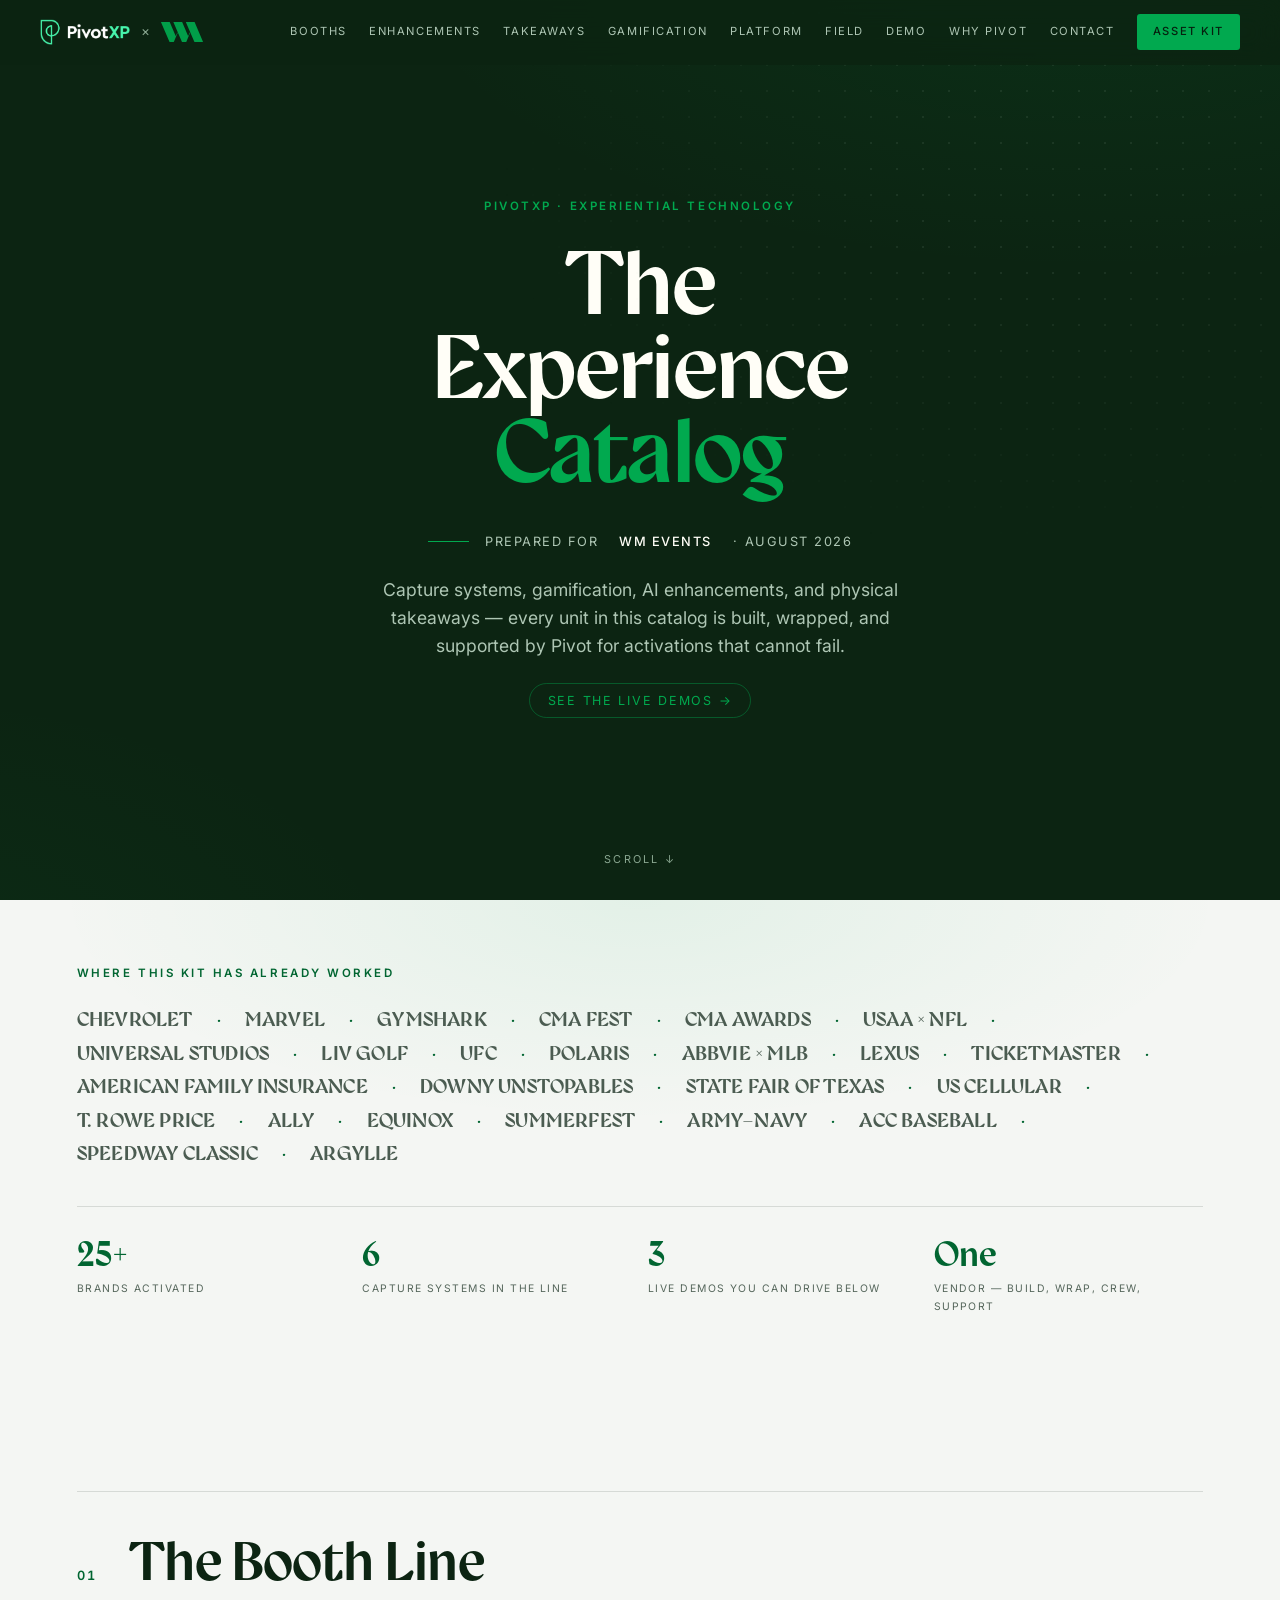
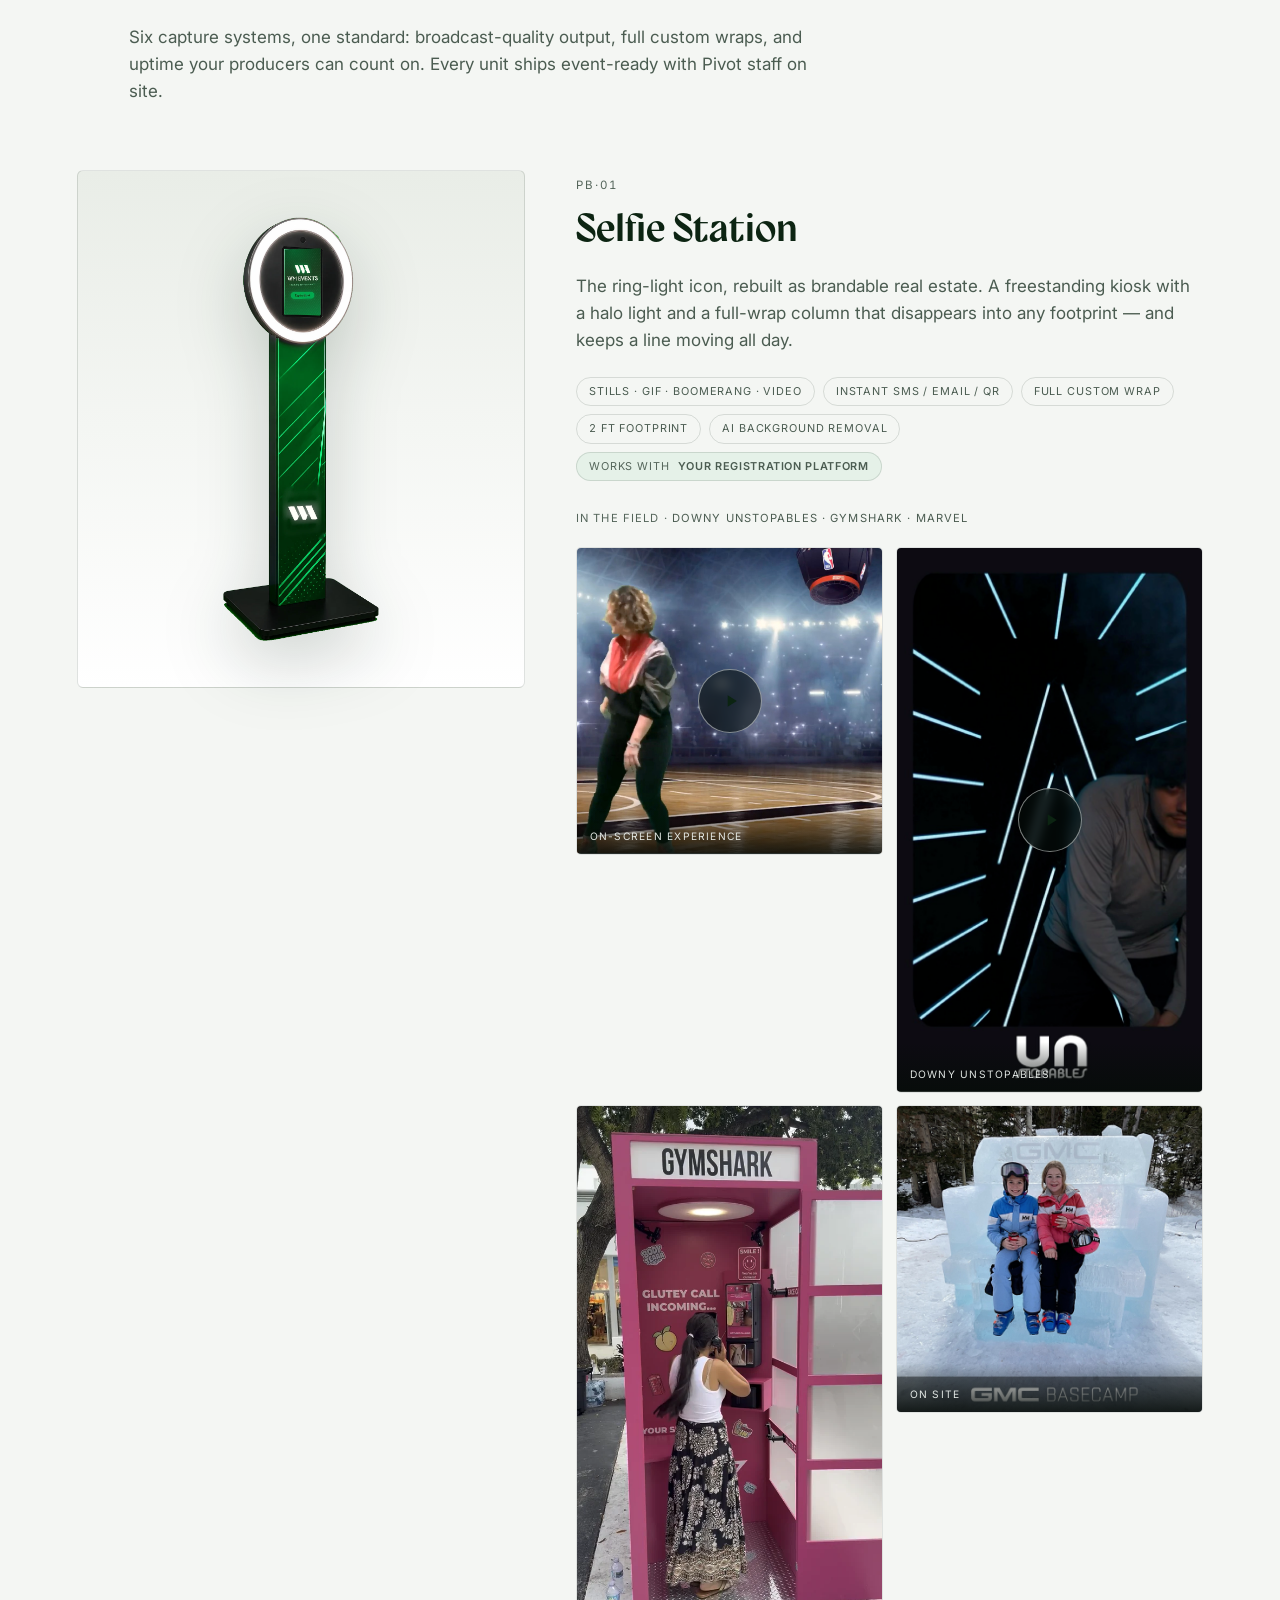
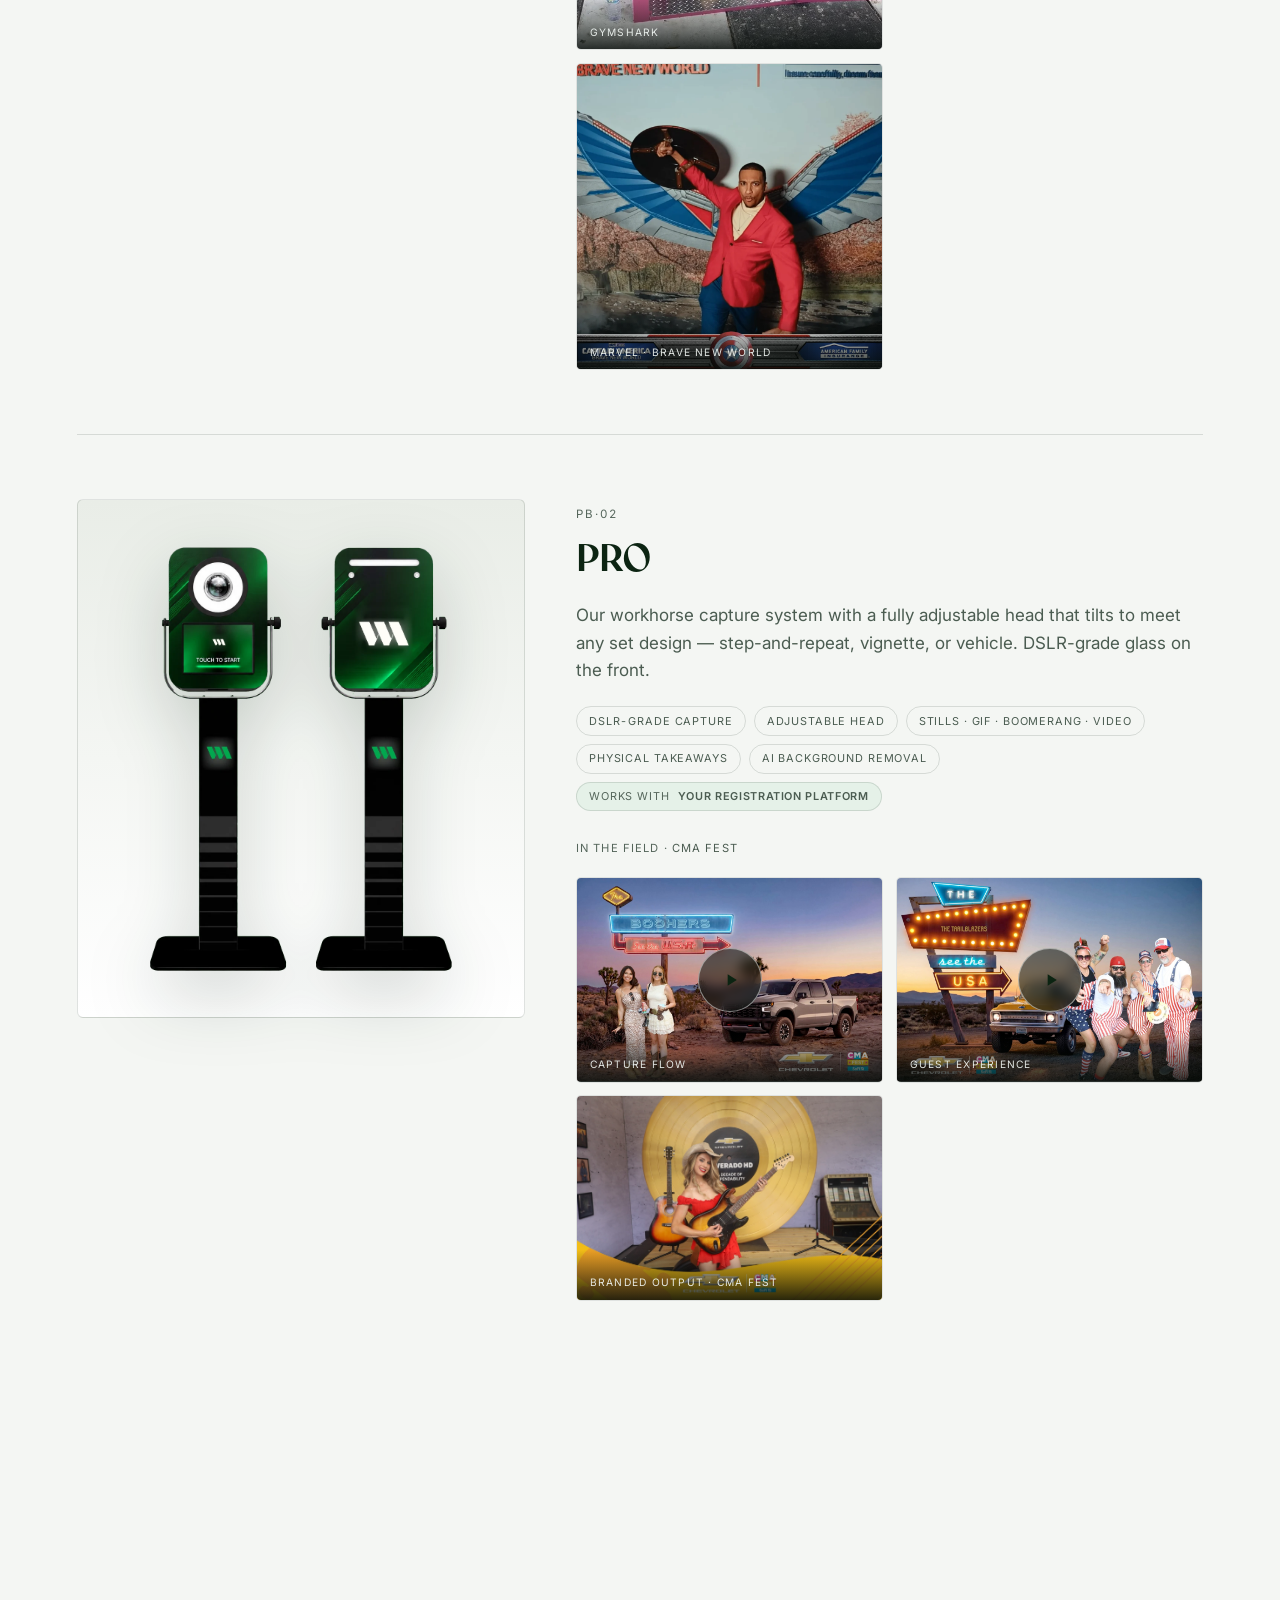
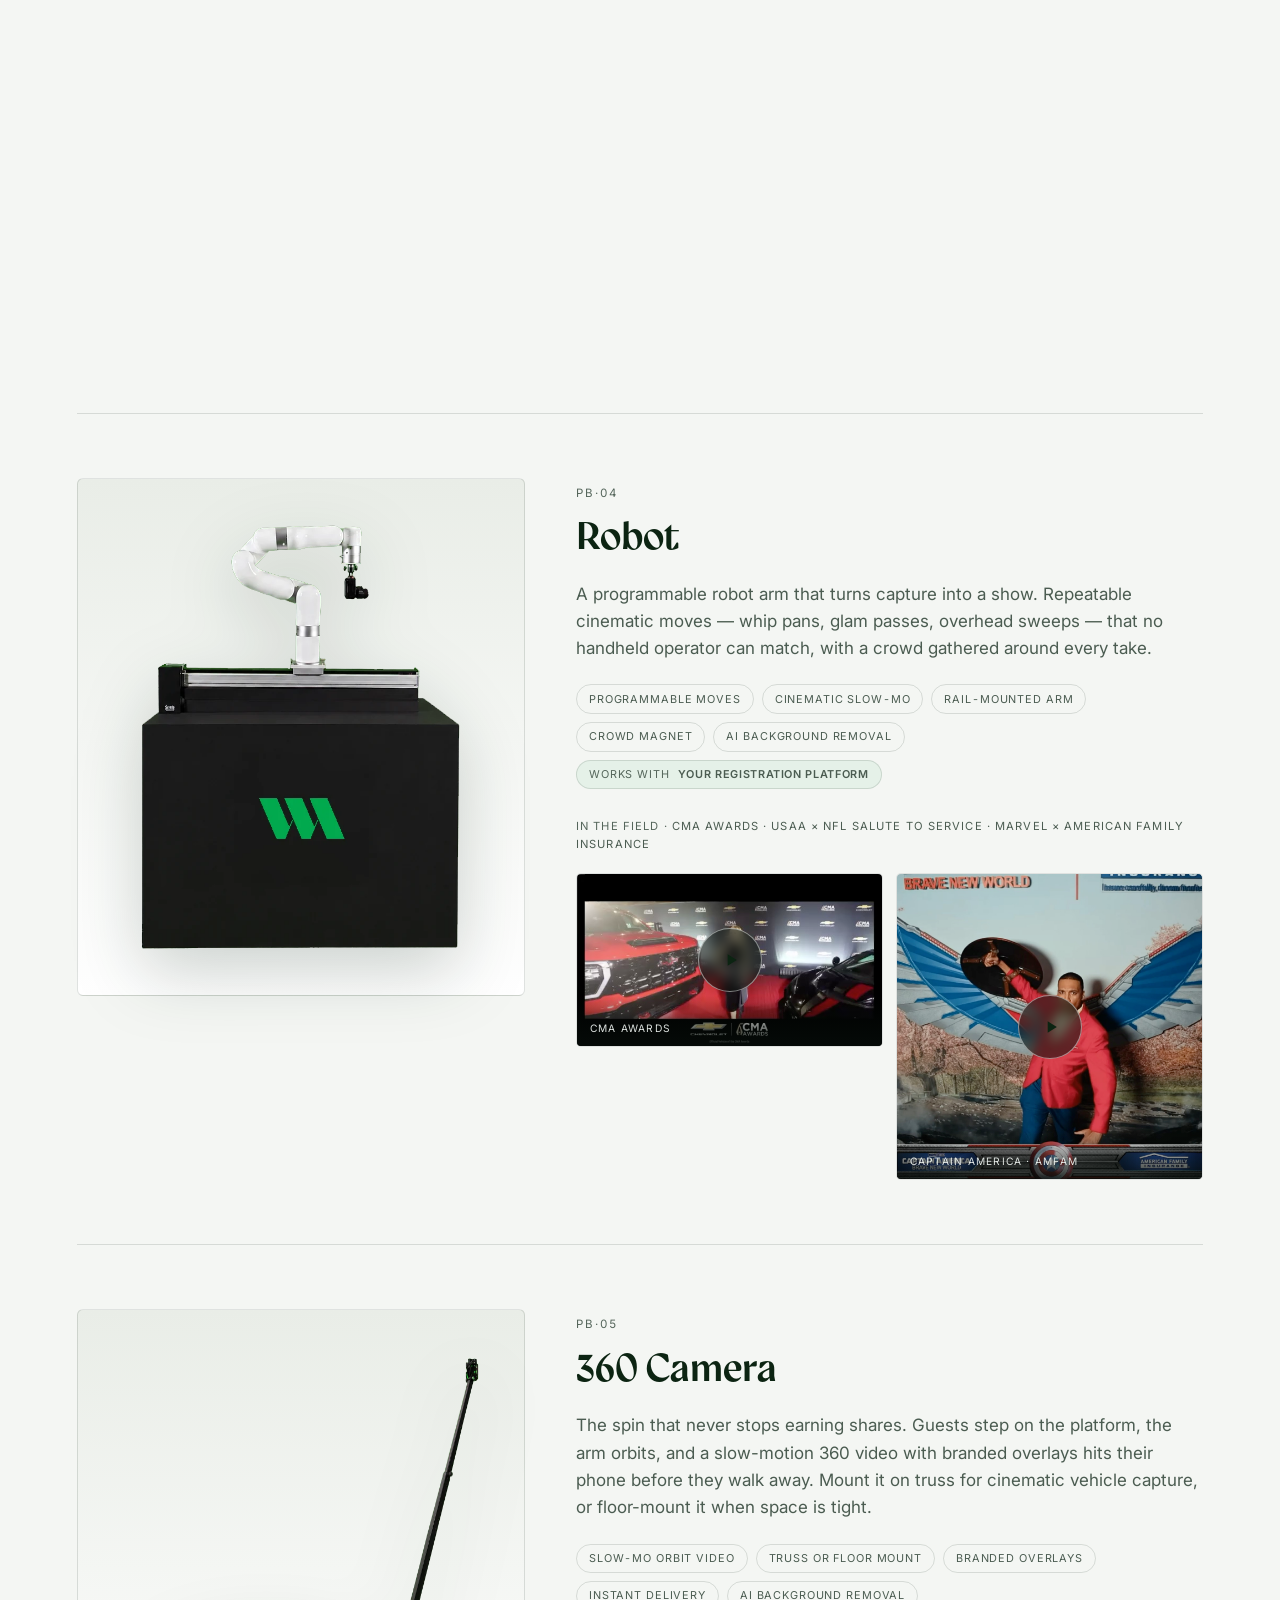
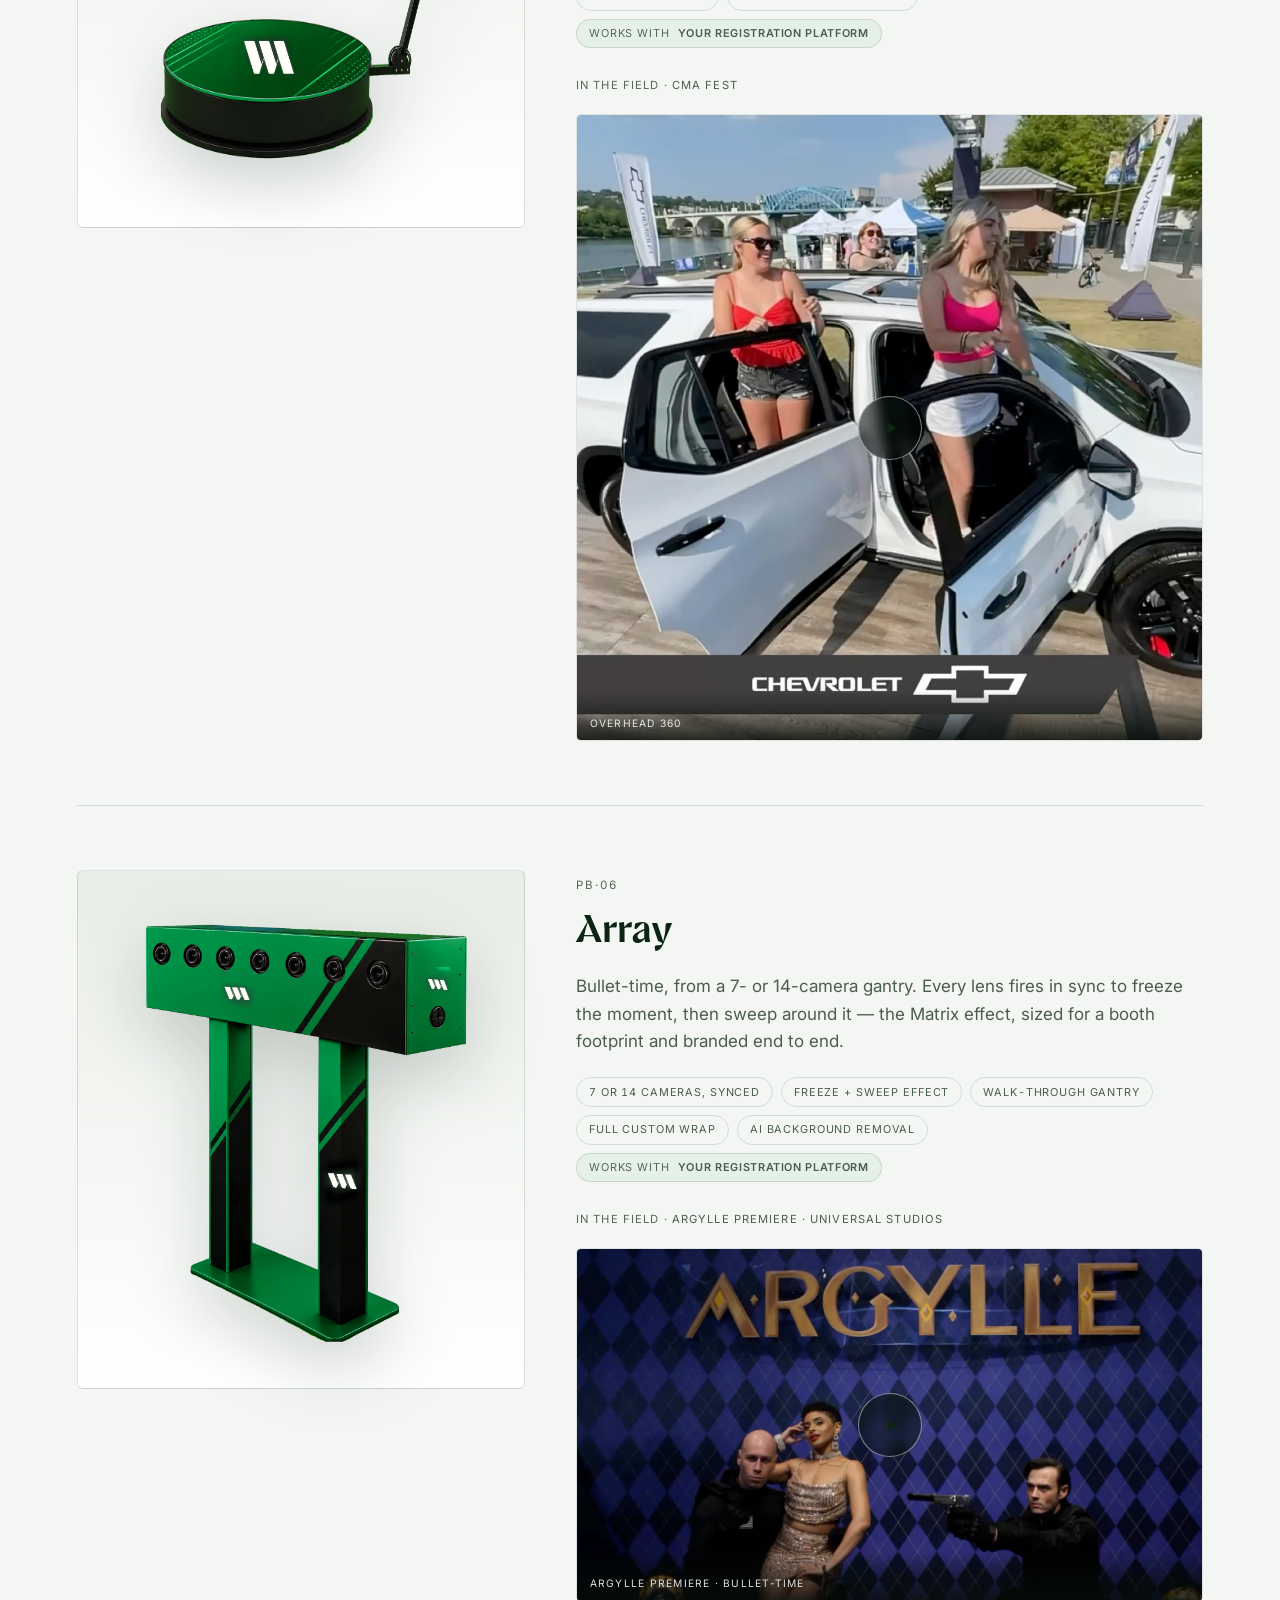
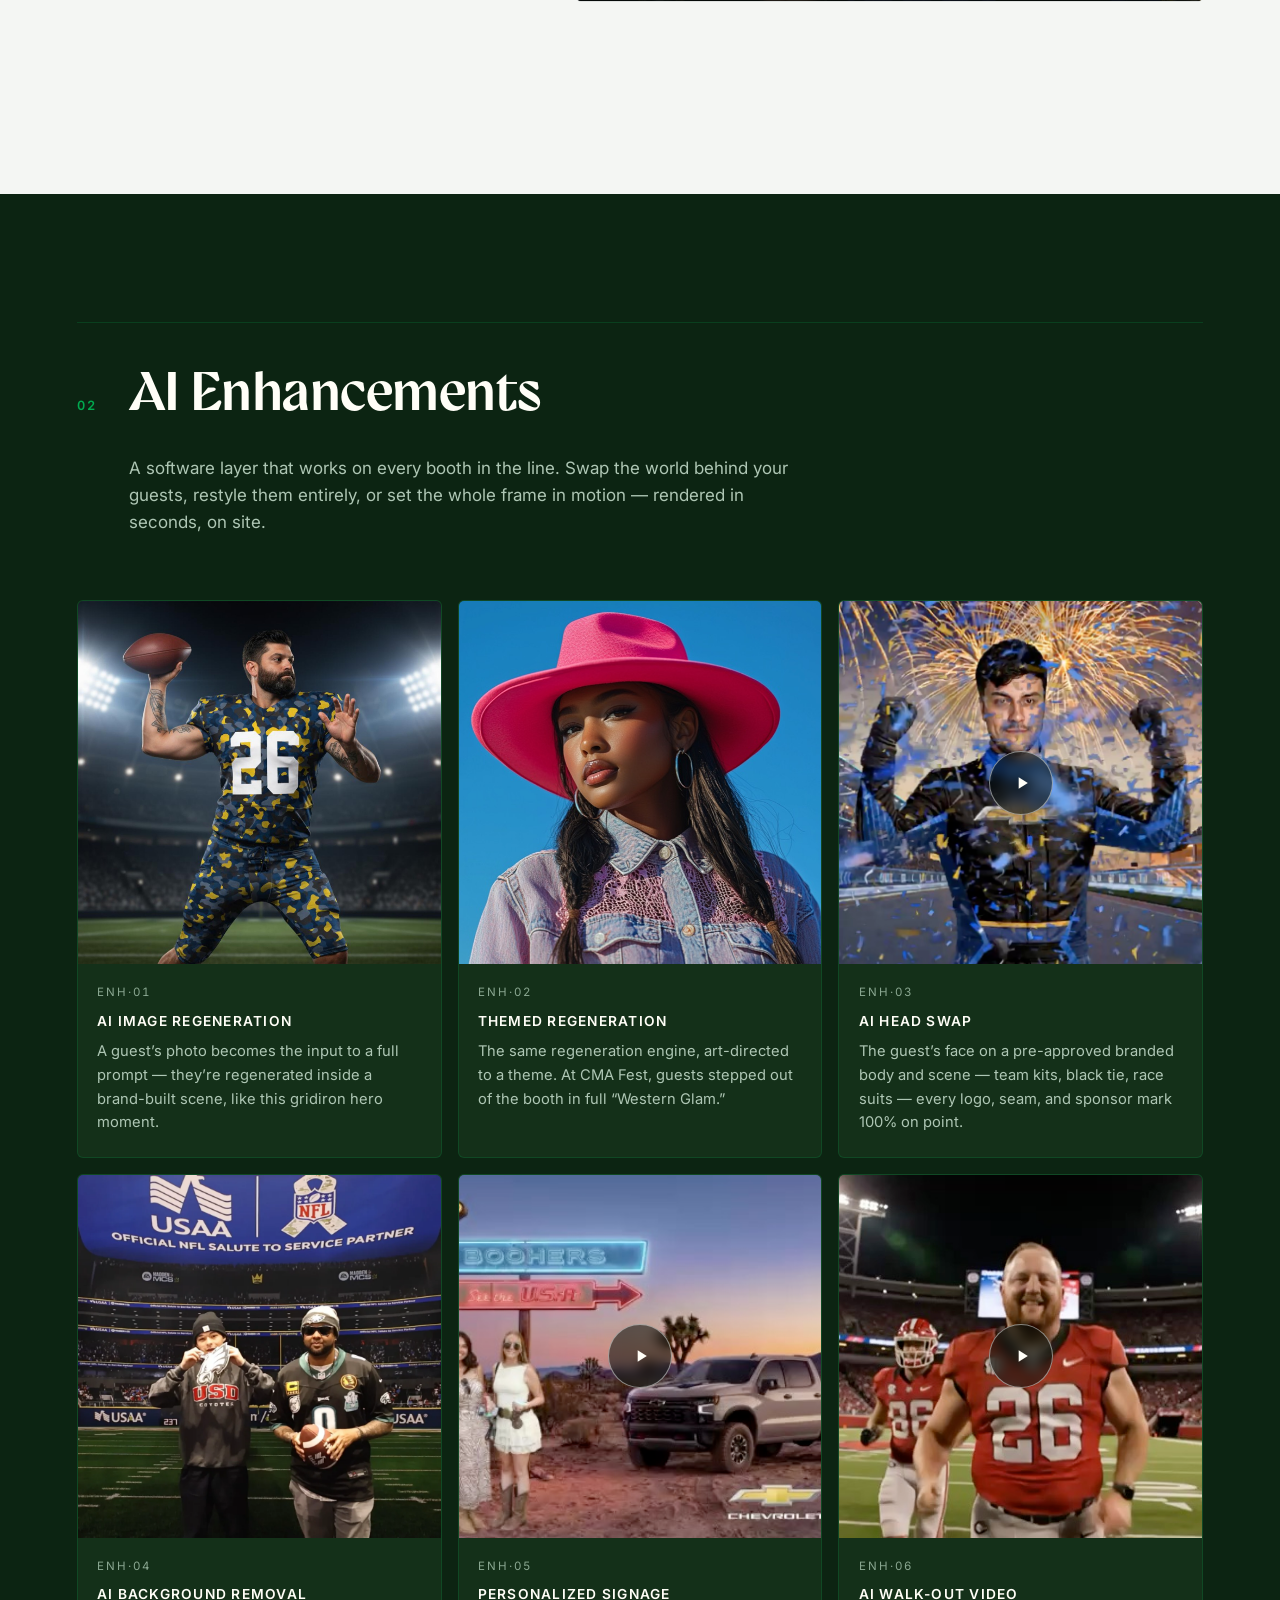
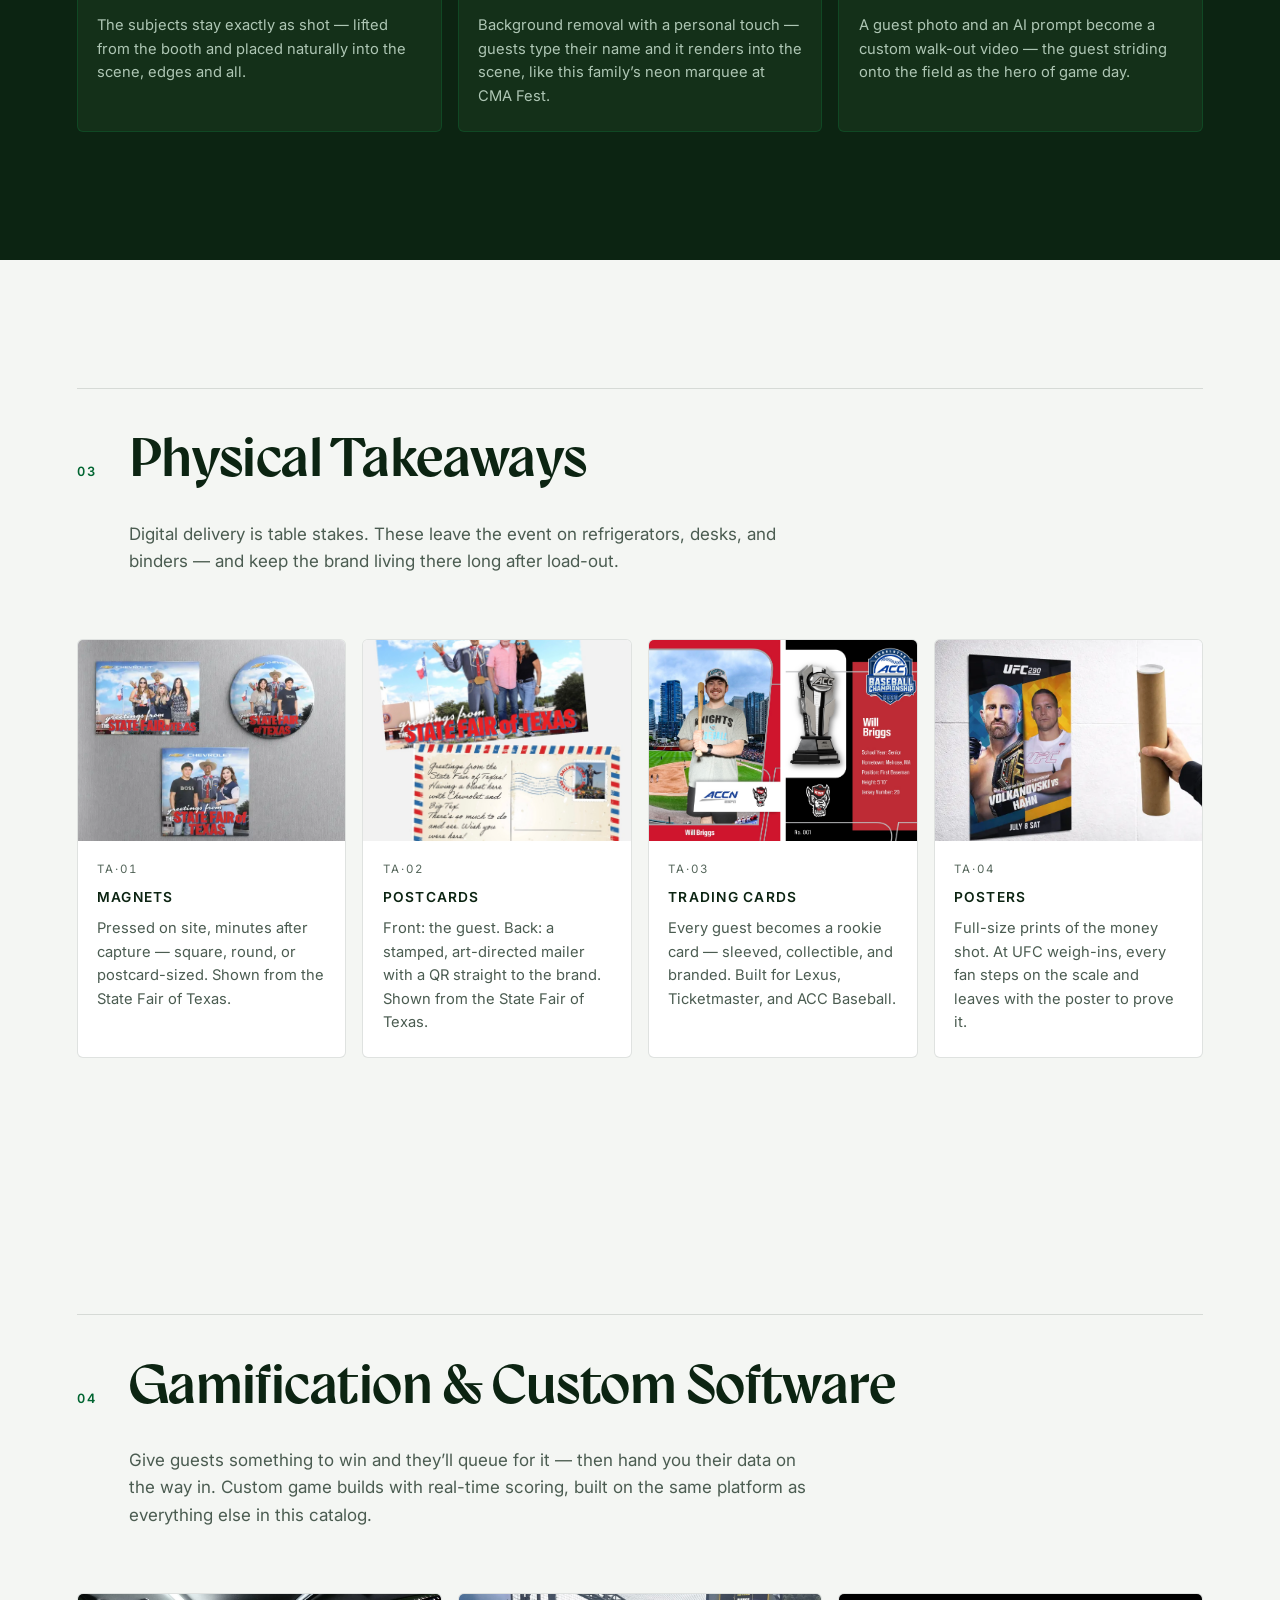
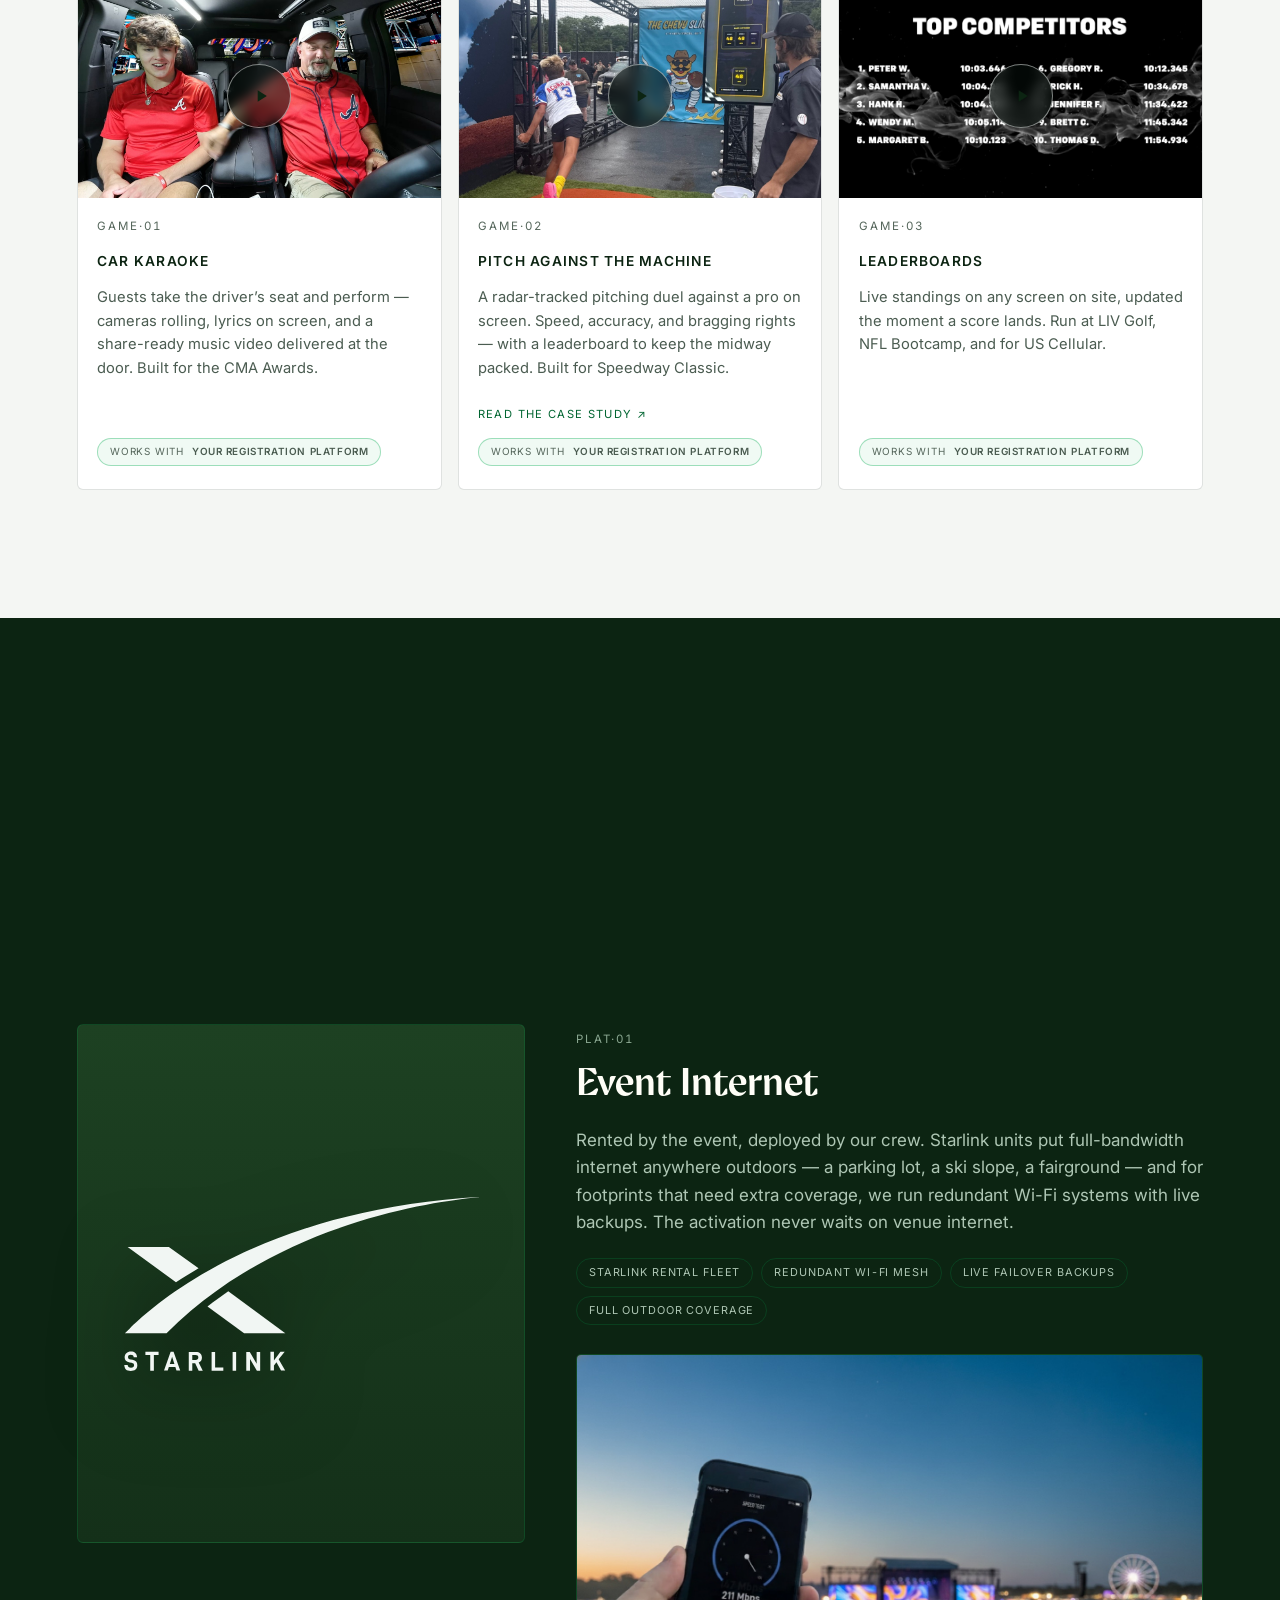
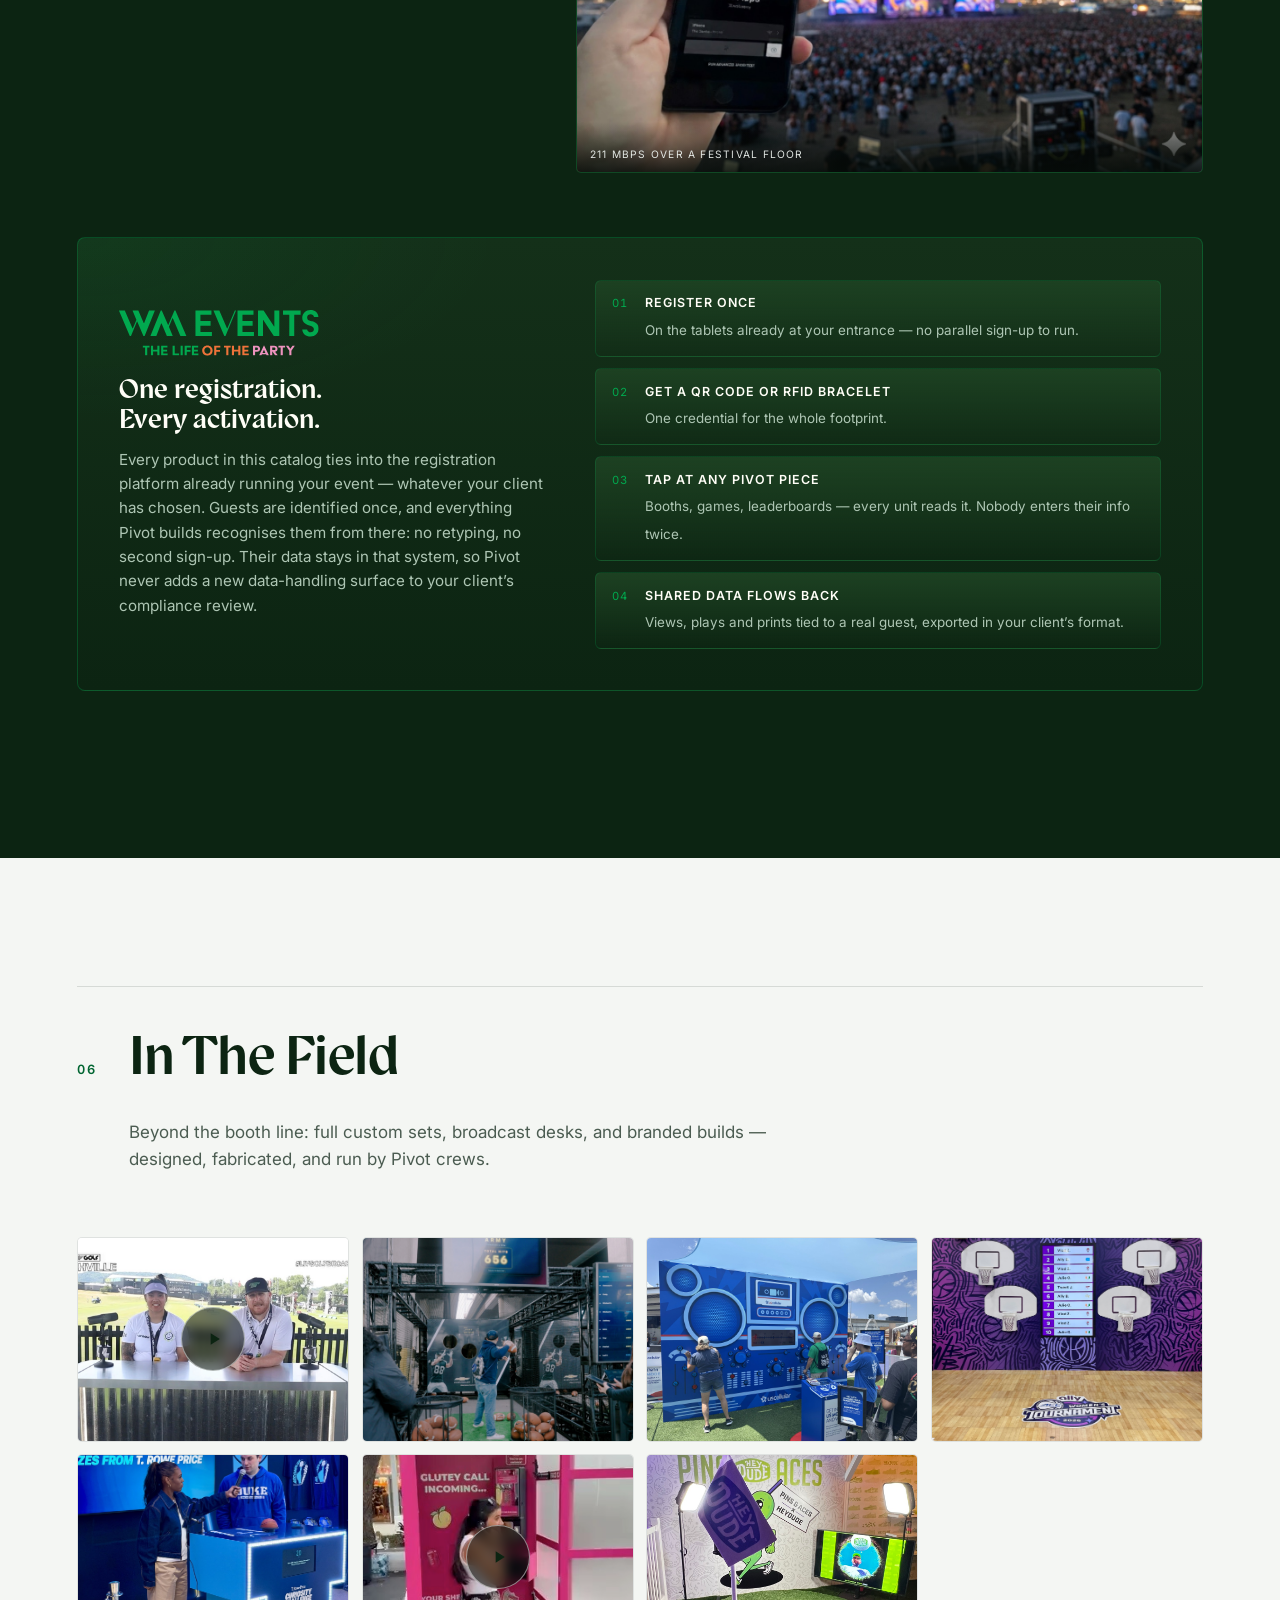
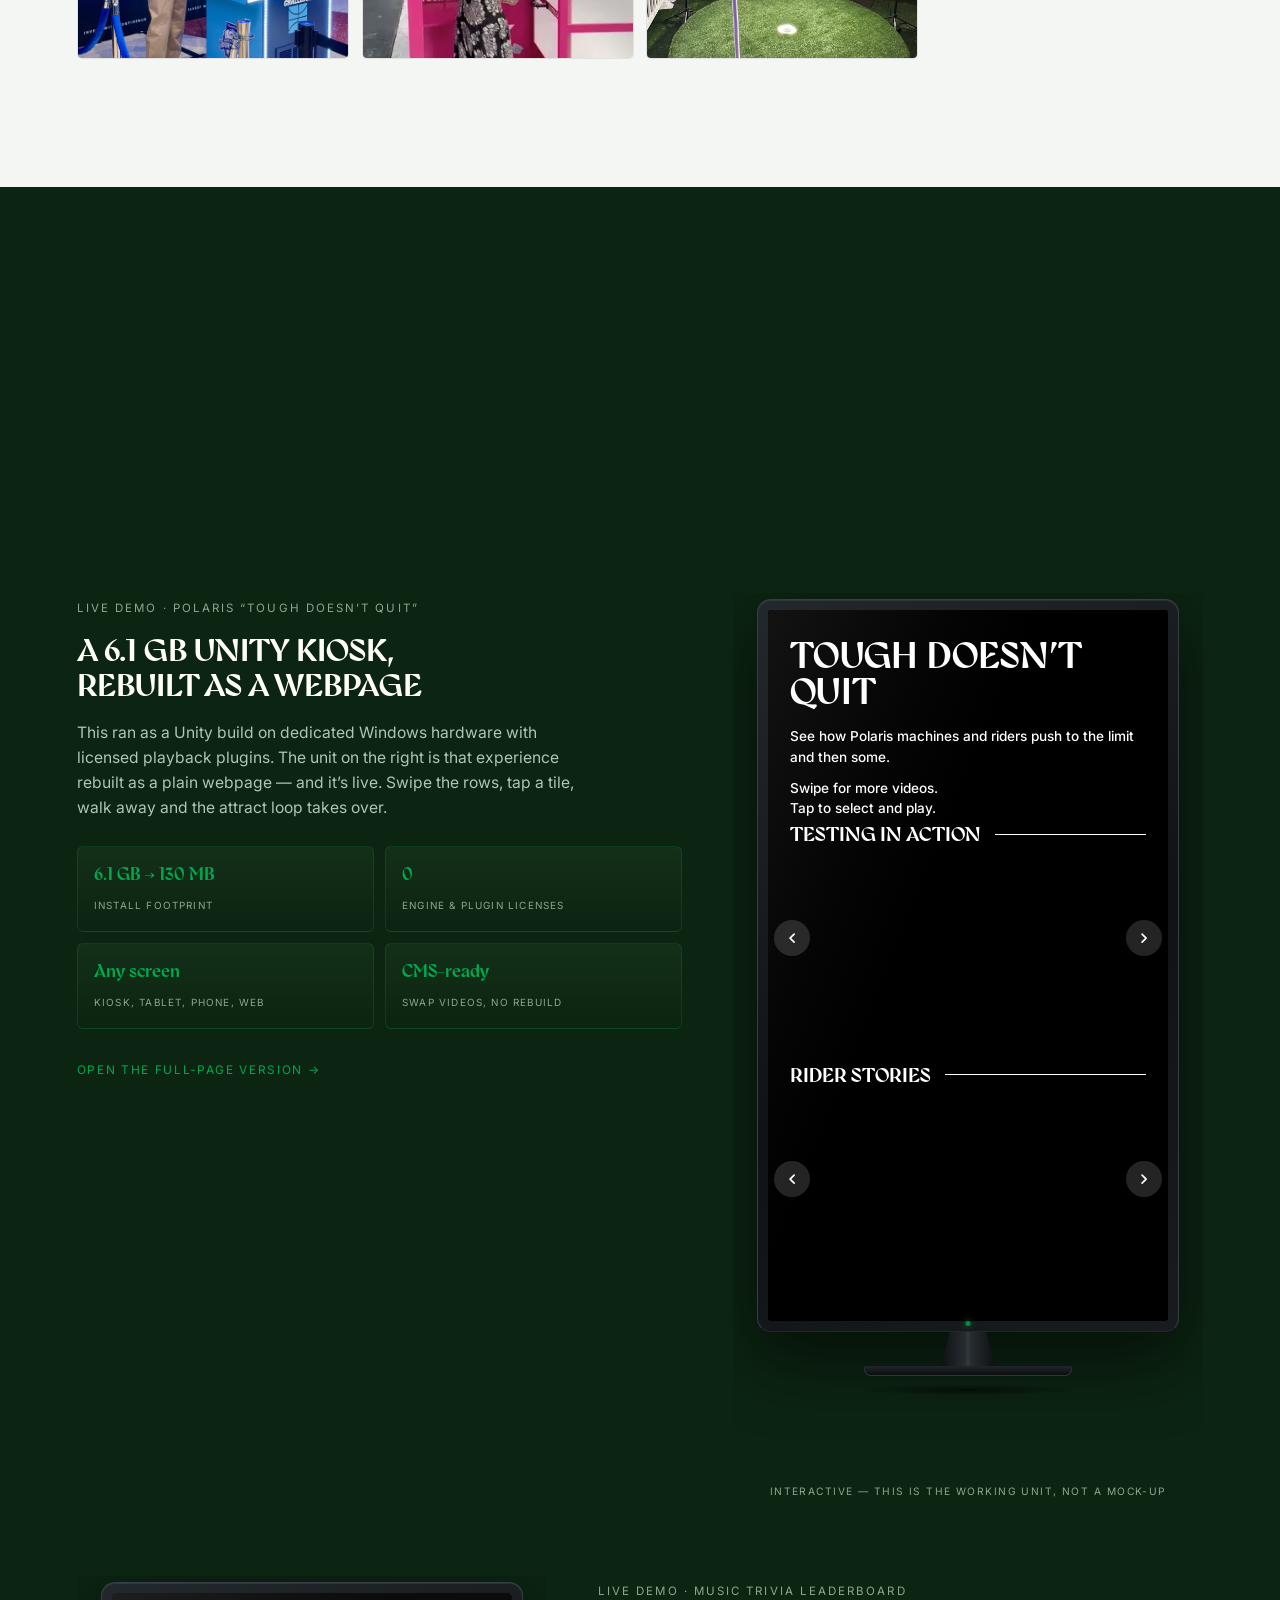
==== commit 03d6f115: "UI overhaul: alternating light/dark bands, centred cover Reference was Apple's 2019 MacBook Pro page" ====
--- a/index.html
+++ b/index.html
@@ -34,6 +34,12 @@
   --bg:#0C2412; --surface:#143019; --raise:#1D4122; --line:rgba(1,169,79,.20);
   --ink:#FFFEF7; --muted:#AEC6B4; --dim:#8AA791;
   --mint:#01A94F; --mint-deep:#016531; --mint-ink:#06210F;--mint-lt:#5FDD9A;--gold:#CFB888;
+  --mint-hi:#12C76B;
+  /* --mint fills (buttons, rules, glows) and --accent colours text. They differ on
+     light bands: #01A94F on white is only 3.09:1 and fails AA for body text, so the
+     accent darkens while the fill stays vivid. */
+  --accent:#01A94F; --err:#FF7A7A;
+  --shadow-art:drop-shadow(0 30px 40px rgba(0,0,0,.5));
   --disp:"Gyst",Georgia,serif; --body:"Inter",system-ui,-apple-system,"Segoe UI",Helvetica,Arial,sans-serif; --mono:"Inter",system-ui,-apple-system,"Segoe UI",Helvetica,Arial,sans-serif;
   --nav-h:66px;
   /* one motion vocabulary for the whole page: a long, decelerating curve that
@@ -47,16 +53,45 @@
    section's own decorative top padding, so a heading lands just below the bar instead
    of a screenful of empty space. Both track --nav-h, which grows when the nav wraps. */
 html{scroll-behavior:smooth;scroll-padding-top:calc(var(--nav-h) + .5rem)}
-section{scroll-margin-top:calc(-1 * clamp(4rem,9vw,7.5rem))}
+section{scroll-margin-top:calc(-1 * clamp(4.5rem,10vw,9rem))}
 @media(max-width:900px){:root{--nav-h:104px}}
 body{background:var(--bg);color:var(--ink);font-family:var(--body);font-size:17px;line-height:1.6;-webkit-font-smoothing:antialiased}
 img,video{max-width:100%;display:block}
-a{color:var(--mint);text-decoration:none}
+a{color:var(--accent);text-decoration:none}
 a:focus-visible,button:focus-visible,[tabindex]:focus-visible{outline:2px solid var(--mint);outline-offset:3px}
 ::selection{background:var(--mint);color:var(--mint-ink)}
 .skip{position:absolute;left:-9999px;top:0;z-index:200;background:var(--mint);color:var(--mint-ink);
   font-family:var(--mono);font-size:.75rem;letter-spacing:.12em;text-transform:uppercase;padding:.8rem 1.2rem;border-radius:0 0 4px 0}
 .skip:focus{left:0}
+
+/* ---------- light / dark bands ----------
+   The page alternates grounds instead of committing to one. Almost every component
+   already reads from tokens, so a band only has to redefine the token set and the
+   cards, rules, pills and forms inside it follow. Colour comes from the artwork —
+   the chrome stays close to monochrome. */
+.band-light{
+  --bg:#F4F6F3; --surface:#FFFFFF; --raise:#E9EDE7;
+  --line:rgba(12,36,18,.13);
+  /* --dim carries 10-12px uppercase labels (.kicker, .seen, stat captions), so it
+     has to clear 4.5:1 at that size, not just look grey enough. #6A7B70 measured
+     4.13:1 here; this is 5.6:1. */
+  --ink:#0C2412; --muted:#4B5C51; --dim:#55665B;
+  --accent:#016531;            /* 7.1:1 on this ground */
+  --err:#A3231B;
+  --mint-lt:#016531;
+  --shadow-art:drop-shadow(0 24px 34px rgba(12,36,18,.20));
+  background:var(--bg);color:var(--ink)
+}
+.band-dark{
+  --bg:#0C2412; --surface:#143019; --raise:#1D4122;
+  --line:rgba(1,169,79,.20);
+  --ink:#FFFEF7; --muted:#AEC6B4; --dim:#8AA791;
+  --accent:#01A94F; --mint-lt:#5FDD9A; --err:#FF7A7A;
+  --shadow-art:drop-shadow(0 30px 40px rgba(0,0,0,.5));
+  background:var(--bg);color:var(--ink)
+}
+/* device bezels and the media caption scrim sit over artwork, so they stay dark on
+   both grounds and are deliberately not tokenised */
 
 /* ---------- type ---------- */
 h1,h2,h3{font-family:var(--disp);text-wrap:balance}
@@ -64,7 +99,7 @@
    sit on a consistent vertical rhythm instead of jittering per glyph */
 .sec-head .num,.cred-stats b,.pg-stats .s b,.ib-flow .step i,.kicker,.cta-band a,
 .specs span,.cred-stats i{font-variant-numeric:tabular-nums lining-nums}
-.eyebrow{font-family:var(--mono);font-weight:600;font-size:.72rem;letter-spacing:.22em;text-transform:uppercase;color:var(--mint-lt)}
+.eyebrow{font-family:var(--mono);font-weight:600;font-size:.72rem;letter-spacing:.22em;text-transform:uppercase;color:var(--accent)}
 .kicker{font-family:var(--mono);font-size:.72rem;letter-spacing:.18em;text-transform:uppercase;color:var(--dim)}
 
 /* ---------- nav ---------- */
@@ -85,7 +120,7 @@
 .nav-links a.active::after{transform:scaleX(1)}
 @media(prefers-reduced-motion:reduce){.nav-links a:not(.btn-kit)::after{transition:none}}
 .btn-kit{background:var(--mint);color:var(--mint-ink)!important;padding:.55rem 1rem;border-radius:3px;font-weight:500}
-.btn-kit:hover{background:#12C76B;color:var(--mint-ink)!important}
+.btn-kit:hover{background:var(--mint-hi);color:var(--mint-ink)!important}
 @media(max-width:900px){
   .nav{flex-wrap:wrap;row-gap:.4rem;padding-bottom:.6rem}
   .nav-links{order:3;width:100%;margin-left:0;overflow-x:auto;scrollbar-width:none;gap:1.1rem;padding-bottom:.2rem}
@@ -95,7 +130,9 @@
 }
 
 /* ---------- cover ---------- */
-.cover{min-height:100svh;display:flex;flex-direction:column;justify-content:center;padding:clamp(5rem,10vh,8rem) clamp(1.2rem,6vw,5rem) 4rem;position:relative;overflow:hidden;background:
+/* centred stack: the left-aligned cover left roughly half the viewport empty on
+   desktop, and a centred type stack over full-width artwork is the stronger open */
+.cover{min-height:100svh;display:flex;flex-direction:column;justify-content:center;align-items:center;text-align:center;padding:clamp(5rem,10vh,8rem) clamp(1.2rem,6vw,5rem) 5rem;position:relative;overflow:hidden;background:
   radial-gradient(1200px 600px at 85% -10%,rgba(1,169,79,.10),transparent 60%),
   radial-gradient(900px 500px at -10% 110%,rgba(1,169,79,.06),transparent 60%),
   var(--bg)}
@@ -103,23 +140,23 @@
 .cover::after{content:"";position:absolute;inset:0;background-image:radial-gradient(rgba(174,198,180,.10) 1px,transparent 1px);background-size:26px 26px;background-position:0 var(--drift,0);mask-image:radial-gradient(700px 500px at 80% 20%,#000 20%,transparent 75%);pointer-events:none;will-change:background-position}
 .cover .scroll-cue{transition:opacity .4s var(--ease-soft)}
 .cover .eyebrow{margin-bottom:1.6rem}
-.cover h1{font-size:clamp(2.1rem,6.4vw,6.4rem);font-weight:800;line-height:.95;letter-spacing:-.015em;max-width:12ch}
+.cover h1{font-size:clamp(2.4rem,7vw,7rem);font-weight:800;line-height:.94;letter-spacing:-.02em;max-width:13ch;margin-inline:auto}
 .cover h1 em{font-style:normal;color:var(--mint)}
-.cover .prep{margin-top:2.2rem;display:flex;flex-wrap:wrap;align-items:center;gap:.6rem 1rem;font-family:var(--mono);font-size:.8rem;letter-spacing:.12em;text-transform:uppercase;color:var(--muted)}
+.cover .prep{margin-top:2.4rem;display:flex;flex-wrap:wrap;align-items:center;justify-content:center;gap:.6rem 1rem;font-family:var(--mono);font-size:.8rem;letter-spacing:.12em;text-transform:uppercase;color:var(--muted)}
 .cover .prep b{color:var(--ink);font-weight:500}
 .cover .prep::before{content:"";width:2.6rem;height:1px;background:var(--mint)}
-.cover p.lede{margin-top:1.4rem;max-width:46ch;color:var(--muted);font-size:1.06rem}
+.cover p.lede{margin-top:1.5rem;max-width:52ch;margin-inline:auto;color:var(--muted);font-size:1.1rem}
 .cover .demo-cue{margin-top:1.6rem}
 .cover .demo-cue a{font-family:var(--mono);font-size:.78rem;letter-spacing:.14em;text-transform:uppercase;border:1px solid rgba(1,169,79,.4);border-radius:99px;padding:.55rem 1.1rem;transition:background .2s,border-color .2s}
 .cover .demo-cue a:hover{background:rgba(1,169,79,.12);border-color:var(--mint)}
-.cover .scroll-cue{position:absolute;bottom:2rem;left:clamp(1.2rem,6vw,5rem);font-family:var(--mono);font-size:.68rem;letter-spacing:.2em;text-transform:uppercase;color:var(--dim);animation:cue 2.6s ease-in-out infinite}
+.cover .scroll-cue{position:absolute;bottom:2rem;left:0;right:0;text-align:center;font-family:var(--mono);font-size:.68rem;letter-spacing:.2em;text-transform:uppercase;color:var(--dim);animation:cue 2.6s ease-in-out infinite}
 @keyframes cue{50%{transform:translateY(6px);opacity:.5}}
 @media(prefers-reduced-motion:reduce){.cover .scroll-cue{animation:none}}
 
 /* ---------- section chrome ---------- */
-section{padding:clamp(4rem,9vw,7.5rem) clamp(1.2rem,6vw,5rem)}
+section{padding:clamp(4.5rem,10vw,9rem) clamp(1.2rem,6vw,5rem)}
 .sec-head{display:grid;grid-template-columns:auto 1fr;gap:1.2rem 2rem;align-items:baseline;border-top:1px solid var(--line);padding-top:1.6rem;margin-bottom:clamp(2.5rem,5vw,4rem)}
-.sec-head .num{font-family:var(--mono);font-weight:600;font-size:.8rem;color:var(--mint-lt);letter-spacing:.15em}
+.sec-head .num{font-family:var(--mono);font-weight:600;font-size:.8rem;color:var(--accent);letter-spacing:.15em}
 .sec-head h2{font-size:clamp(1.45rem,4.5vw,3.4rem);font-weight:800;letter-spacing:-.01em;overflow-wrap:anywhere}
 .sec-head p{grid-column:2;max-width:62ch;color:var(--muted)}
 
@@ -130,7 +167,7 @@
    render; centring it beats leaving ~220px of dead space under the copy */
 .product:not(:has(.media)){align-items:center}
 .product .stage{background:linear-gradient(180deg,var(--raise),var(--surface));border:1px solid var(--line);border-radius:6px;padding:clamp(1.5rem,3vw,2.6rem);display:flex;align-items:center;justify-content:center;position:sticky;top:5.2rem}
-.product .stage img{max-height:440px;width:auto;max-width:100%;filter:drop-shadow(0 30px 40px rgba(0,0,0,.5))}
+.product .stage img{max-height:440px;width:auto;max-width:100%;filter:var(--shadow-art)}
 .product .info .kicker{margin-bottom:.5rem}
 .product h3{font-size:clamp(1.6rem,3.2vw,2.4rem);font-weight:800;margin-bottom:.9rem}
 .product .desc{color:var(--muted);max-width:60ch;margin-bottom:1.4rem}
@@ -180,7 +217,7 @@
 /* ---------- platform ---------- */
 .plat{display:grid;gap:1rem;grid-template-columns:repeat(auto-fit,minmax(240px,1fr))}
 .plat .p{border:1px solid var(--line);border-radius:6px;padding:1.5rem;background:linear-gradient(180deg,var(--surface),transparent)}
-.plat .p svg{width:26px;height:26px;stroke:var(--mint);fill:none;stroke-width:1.5;margin-bottom:1rem}
+.plat .p svg{width:26px;height:26px;stroke:var(--accent);fill:none;stroke-width:1.5;margin-bottom:1rem}
 .plat h4{font-family:var(--body);font-weight:600;text-transform:uppercase;font-size:.84rem;letter-spacing:.09em;margin-bottom:.6rem}
 .plat p{color:var(--muted);font-size:.9rem}
 
@@ -193,7 +230,7 @@
 .kit .actions{display:flex;flex-direction:column;gap:.7rem}
 .kit .actions a{font-family:var(--mono);font-size:.78rem;letter-spacing:.1em;text-transform:uppercase;text-align:center;padding:.9rem 1.6rem;border-radius:4px}
 .kit .actions .primary{background:var(--mint);color:var(--mint-ink);font-weight:500}
-.kit .actions .primary:hover{background:#12C76B}
+.kit .actions .primary:hover{background:var(--mint-hi)}
 .kit .actions .ghost{border:1px solid var(--line);color:var(--muted)}
 .kit .actions .ghost:hover{color:var(--ink);border-color:var(--muted)}
 @media(max-width:800px){.kit{grid-template-columns:1fr}}
@@ -207,11 +244,11 @@
 .cred-roster{display:flex;flex-wrap:wrap;gap:.35rem 1.5rem;margin-bottom:2.4rem;max-width:1150px}
 .cred-roster span{font-family:var(--disp);font-weight:700;text-transform:uppercase;
   font-size:clamp(.92rem,1.55vw,1.3rem);letter-spacing:.01em;color:var(--muted);line-height:1.4}
-.cred-roster span:not(:last-child)::after{content:"·";color:var(--mint);margin-left:1.5rem;font-weight:400}
+.cred-roster span:not(:last-child)::after{content:"·";color:var(--accent);margin-left:1.5rem;font-weight:400}
 .cred-stats{display:grid;grid-template-columns:repeat(auto-fit,minmax(170px,1fr));gap:1.4rem 1rem;
   border-top:1px solid var(--line);padding-top:1.9rem}
 .cred-stats b{display:block;font-family:var(--disp);font-weight:800;font-size:clamp(1.5rem,2.8vw,2.2rem);
-  color:var(--mint);line-height:1}
+  color:var(--accent);line-height:1}
 .cred-stats i{display:block;margin-top:.45rem;font-style:normal;font-family:var(--mono);font-size:.65rem;
   letter-spacing:.14em;text-transform:uppercase;color:var(--dim);line-height:1.7}
 
@@ -226,11 +263,11 @@
 .cta-band span{display:block;font-family:var(--body);font-weight:400;text-transform:none;font-size:.93rem;color:var(--muted);margin-top:.4rem;max-width:52ch}
 .cta-band a{flex:none;font-family:var(--mono);font-size:.76rem;letter-spacing:.12em;text-transform:uppercase;
   background:var(--mint);color:var(--mint-ink);padding:.85rem 1.5rem;border-radius:4px;font-weight:500}
-.cta-band a:hover{background:#12C76B}
+.cta-band a:hover{background:var(--mint-hi)}
 
 .connect-strip{display:flex;gap:1.2rem;align-items:flex-start;border:1px solid var(--line);border-radius:8px;
   padding:clamp(1.2rem,2.5vw,1.8rem) clamp(1.4rem,3vw,2.2rem);background:linear-gradient(180deg,var(--surface),transparent)}
-.connect-strip svg{width:26px;height:26px;flex:none;stroke:var(--mint);fill:none;stroke-width:1.5;margin-top:.2rem}
+.connect-strip svg{width:26px;height:26px;flex:none;stroke:var(--accent);fill:none;stroke-width:1.5;margin-top:.2rem}
 .connect-strip p{color:var(--muted);font-size:.95rem;max-width:90ch}
 .connect-strip b{color:var(--ink);font-weight:600}
 
@@ -243,9 +280,9 @@
 .pg-copy>p{color:var(--muted);font-size:.98rem;max-width:50ch}
 .pg-stats{display:grid;grid-template-columns:1fr 1fr;gap:.7rem;margin:1.6rem 0}
 .pg-stats .s{border:1px solid var(--line);border-radius:6px;padding:.85rem 1rem;background:linear-gradient(180deg,var(--surface),transparent)}
-.pg-stats .s b{display:block;font-family:var(--disp);font-weight:800;font-size:1.1rem;color:var(--mint);margin-bottom:.1rem}
+.pg-stats .s b{display:block;font-family:var(--disp);font-weight:800;font-size:1.1rem;color:var(--accent);margin-bottom:.1rem}
 .pg-stats .s span{font-family:var(--mono);font-size:.62rem;letter-spacing:.12em;text-transform:uppercase;color:var(--dim)}
-.pc-cta{display:inline-block;font-family:var(--mono);font-size:.74rem;letter-spacing:.14em;text-transform:uppercase;color:var(--mint)}
+.pc-cta{display:inline-block;font-family:var(--mono);font-size:.74rem;letter-spacing:.14em;text-transform:uppercase;color:var(--accent)}
 /* the embeds set body{background:transparent} so they inherit the catalog's colour,
    but an iframe's own canvas still paints white underneath — which showed the Polaris
    demo as a bright rectangle on the dark page. Paint the frame itself instead. */
@@ -264,7 +301,7 @@
 
 /* ---------- InTouch integration ---------- */
 .intouch{display:inline-flex;align-items:center;gap:.5rem;font-family:var(--mono);font-size:.62rem;letter-spacing:.08em;
-  text-transform:uppercase;color:var(--mint);border:1px solid rgba(1,169,79,.35);border-radius:99px;padding:.32rem .75rem;
+  text-transform:uppercase;color:var(--accent);border:1px solid rgba(1,169,79,.35);border-radius:99px;padding:.32rem .75rem;
   background:rgba(1,169,79,.06)}
 .intouch em{font-style:normal;color:var(--dim)}
 .intouch b{font-weight:600;color:var(--muted);letter-spacing:.06em}
@@ -281,7 +318,7 @@
 .intouch-band .ib-copy p{color:var(--muted);font-size:.95rem;max-width:48ch}
 .ib-flow{display:grid;gap:.7rem}
 .ib-flow .step{display:flex;gap:1rem;align-items:baseline;border:1px solid var(--line);border-radius:6px;padding:.8rem 1rem;background:linear-gradient(180deg,var(--raise),transparent)}
-.ib-flow .step i{font-family:var(--mono);font-style:normal;font-size:.7rem;color:var(--mint);letter-spacing:.12em}
+.ib-flow .step i{font-family:var(--mono);font-style:normal;font-size:.7rem;color:var(--accent);letter-spacing:.12em}
 .ib-flow .step div b{display:block;font-family:var(--body);font-weight:600;text-transform:uppercase;font-size:.78rem;letter-spacing:.08em;margin-bottom:.15rem}
 .ib-flow .step div span{color:var(--muted);font-size:.84rem}
 @media(max-width:820px){.intouch-band{grid-template-columns:1fr}}
@@ -326,11 +363,11 @@
 .cf-actions{display:flex;align-items:center;gap:1.2rem;flex-wrap:wrap}
 .cf-submit{font-family:var(--mono);font-size:.78rem;letter-spacing:.14em;text-transform:uppercase;color:var(--mint-ink);
   background:var(--mint);border:none;border-radius:4px;padding:.85rem 1.4rem;cursor:pointer;transition:background .2s}
-.cf-submit:hover{background:#12C76B}
+.cf-submit:hover{background:var(--mint-hi)}
 .cf-submit[disabled]{opacity:.55;cursor:default}
 .cf-status{font-family:var(--mono);font-size:.72rem;letter-spacing:.1em;text-transform:uppercase;color:var(--muted)}
-.cf-status.ok{color:var(--mint)}
-.cf-status.err{color:#FF7A7A}
+.cf-status.ok{color:var(--accent)}
+.cf-status.err{color:var(--err)}
 
 /* ---------- footer ---------- */
 footer{padding:4rem clamp(1.2rem,6vw,5rem) 3rem;display:flex;flex-wrap:wrap;gap:2rem;align-items:center;justify-content:space-between;border-top:1px solid var(--line);margin-top:clamp(4rem,8vw,6rem)}
@@ -388,12 +425,12 @@
 }
 </style>
 </head>
-<body>
+<body class="band-light">
 <script>document.documentElement.classList.add('js')</script>
 <a class="skip" href="#main">Skip to catalog</a>
 <div class="progress" id="progress" aria-hidden="true"></div>
 
-<nav class="nav" id="nav" aria-label="Catalog sections">
+<nav class="nav band-dark" id="nav" aria-label="Catalog sections">
   <a class="brand" href="#top"><img src="assets/img/pivot-logo.png" alt="PivotXP" width="2101" height="607"><span class="bx">×</span><img class="jm" src="assets/img/wmevents-mark.svg" alt="WM Events" width="150" height="72"></a>
   <div class="nav-links">
     <a href="#booths">Booths</a>
@@ -410,7 +447,7 @@
 </nav>
 
 <main id="main">
-<header class="cover" id="top">
+<header class="cover band-dark" id="top">
   <p class="eyebrow">PivotXP · Experiential Technology</p>
   <h1>The<br>Experience<br><em>Catalog</em></h1>
   <p class="prep">Prepared for <b>&nbsp;WM Events</b>&nbsp;· August 2026</p>
@@ -423,7 +460,7 @@
      Every name below already appears in a caption further down this page —
      this band just collects them into one moment, which is what a prospect
      actually scans for. Counts are provable from the catalog contents. -->
-<div class="cred" id="clients">
+<div class="cred band-light" id="clients">
   <p class="eyebrow">Where this kit has already worked</p>
   <div class="cred-roster reveal stagger">
     <span>Chevrolet</span><span>Marvel</span><span>Gymshark</span><span>CMA Fest</span><span>CMA Awards</span>
@@ -442,7 +479,7 @@
 </div>
 
 <!-- ==================== 01 BOOTHS ==================== -->
-<section id="booths">
+<section id="booths" class="band-light">
   <div class="sec-head reveal">
     <span class="num">01</span>
     <h2>The Booth Line</h2>
@@ -544,7 +581,7 @@
 </section>
 
 <!-- ==================== 02 ENHANCEMENTS ==================== -->
-<section id="enhancements">
+<section id="enhancements" class="band-dark">
   <div class="sec-head reveal">
     <span class="num">02</span>
     <h2>AI Enhancements</h2>
@@ -579,7 +616,7 @@
 </section>
 
 <!-- ==================== 03 TAKEAWAYS ==================== -->
-<section id="takeaways">
+<section id="takeaways" class="band-light">
   <div class="sec-head reveal">
     <span class="num">03</span>
     <h2>Physical Takeaways</h2>
@@ -606,7 +643,7 @@
 </section>
 
 <!-- ==================== 04 GAMIFICATION ==================== -->
-<section id="gamification">
+<section id="gamification" class="band-light">
   <div class="sec-head reveal">
     <span class="num">04</span>
     <h2>Gamification &amp; Custom Software</h2>
@@ -630,7 +667,7 @@
 </section>
 
 <!-- ==================== 05 PLATFORM ==================== -->
-<section id="platform">
+<section id="platform" class="band-dark">
   <div class="sec-head reveal">
     <span class="num">05</span>
     <h2>Platform &amp; Connectivity</h2>
@@ -664,7 +701,7 @@
 </section>
 
 <!-- ==================== 06 INSTALLS ==================== -->
-<section id="installs">
+<section id="installs" class="band-light">
   <div class="sec-head reveal">
     <span class="num">06</span>
     <h2>In The Field</h2>
@@ -682,7 +719,7 @@
 </section>
 
 <!-- ==================== 07 PROOF OF WORK ==================== -->
-<section id="proof">
+<section id="proof" class="band-dark">
   <div class="sec-head reveal">
     <span class="num">07</span>
     <h2>Proof of Work</h2>
@@ -754,7 +791,7 @@
 </section>
 
 <!-- ==================== 08 WHY PIVOT ==================== -->
-<section id="why">
+<section id="why" class="band-light">
   <div class="sec-head reveal">
     <span class="num">08</span>
     <h2>Why Pivot</h2>
@@ -784,13 +821,13 @@
   </div>
 </section>
 
-<div class="cta-band reveal">
+<div class="cta-band reveal band-dark">
   <p>Pitching something this quarter?<span>Send us the brief and we'll come back with numbers, lead times, and a client-branded mock-up you can put in the deck.</span></p>
   <a href="#contact">Start a quote →</a>
 </div>
 
 <!-- ==================== 09 CONTACT ==================== -->
-<section id="contact">
+<section id="contact" class="band-light">
   <div class="sec-head reveal">
     <span class="num">09</span>
     <h2>Get a Quote</h2>
@@ -812,7 +849,7 @@
 </section>
 
 <!-- ==================== ASSET KIT ==================== -->
-<div class="kit reveal" id="assets">
+<div class="kit reveal band-dark" id="assets">
   <div>
     <p class="eyebrow" style="margin-bottom:.8rem">For your pitch decks</p>
     <h2>Take these assets with you</h2>
@@ -826,7 +863,7 @@
 </div>
 </main>
 
-<footer>
+<footer class="band-dark">
   <img src="assets/img/pivot-logo.png" alt="PivotXP" width="2101" height="607">
   <p class="fine">Built for activations that cannot fail&nbsp;·&nbsp;<a href="https://pivotxp.com" target="_blank" rel="noopener">pivotxp.com</a>&nbsp;·&nbsp;<a href="mailto:tommy@pivotxp.com">tommy@pivotxp.com</a></p>
 </footer>
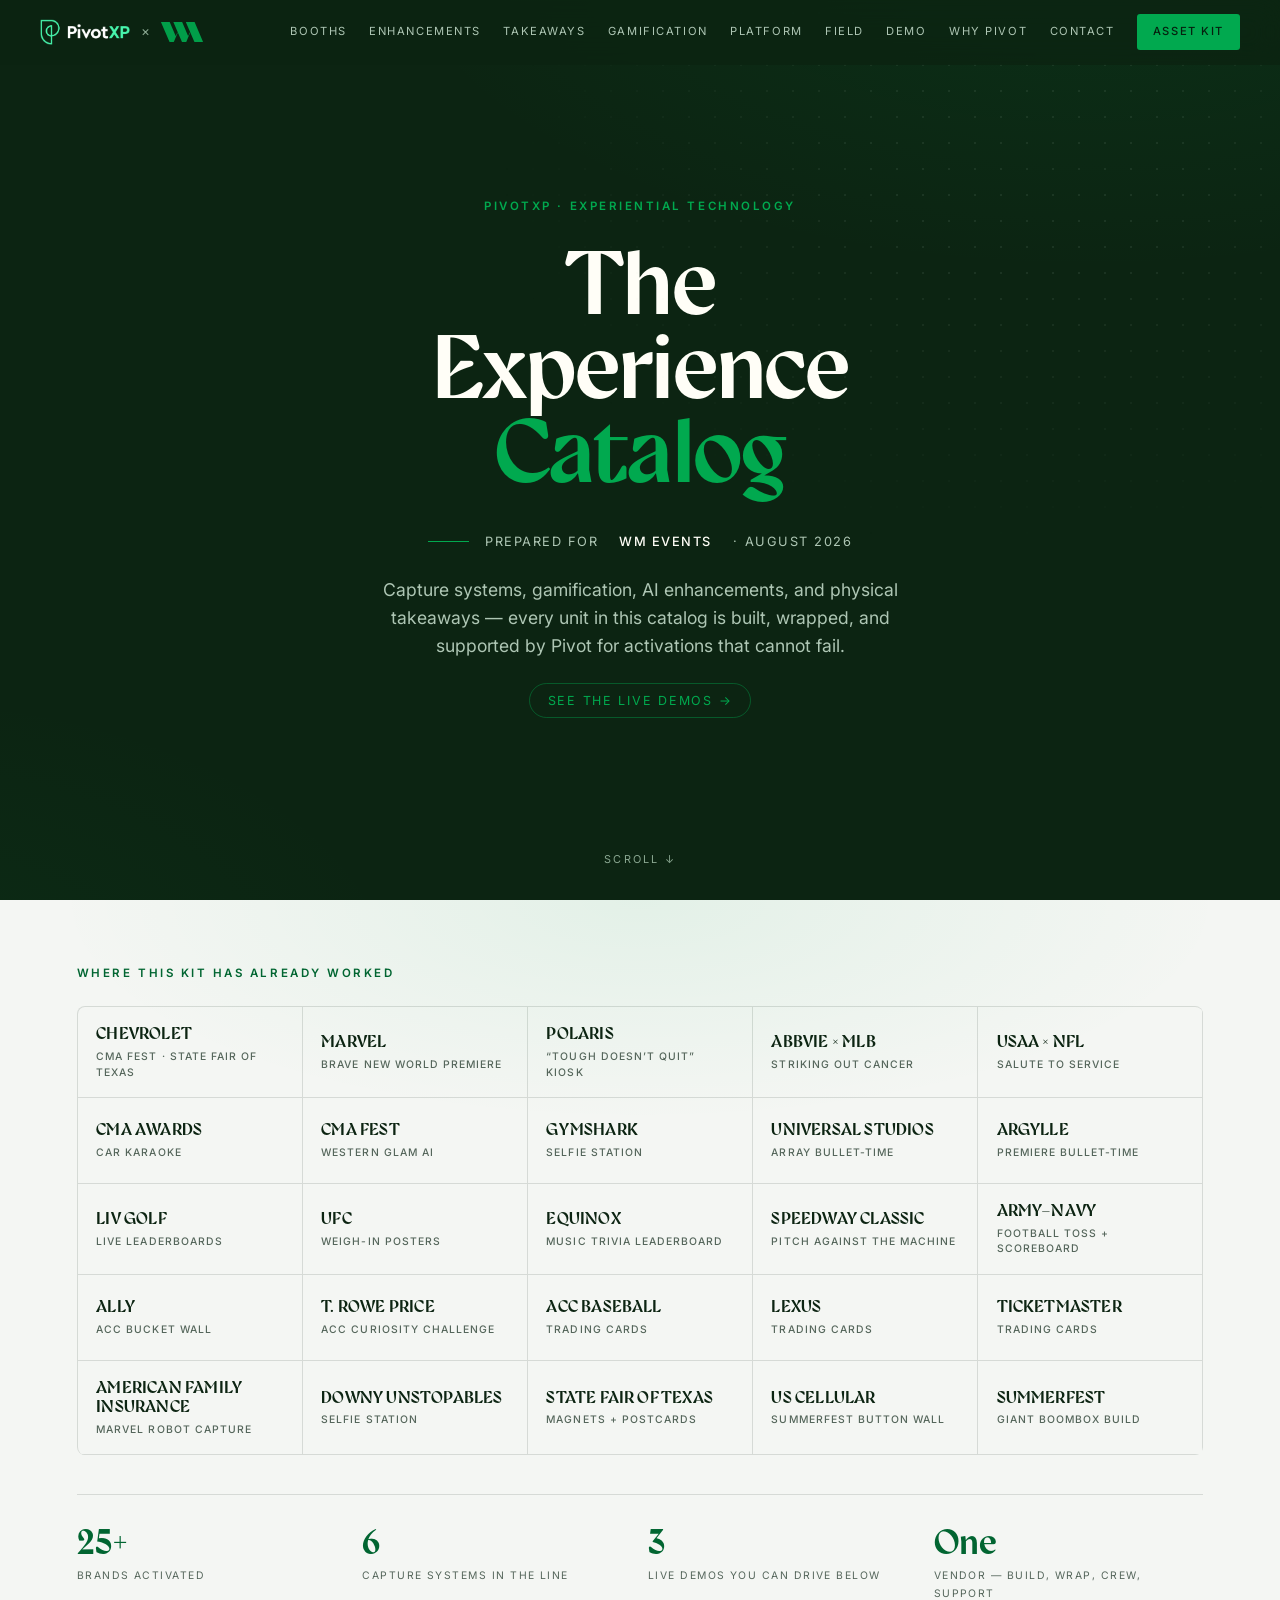
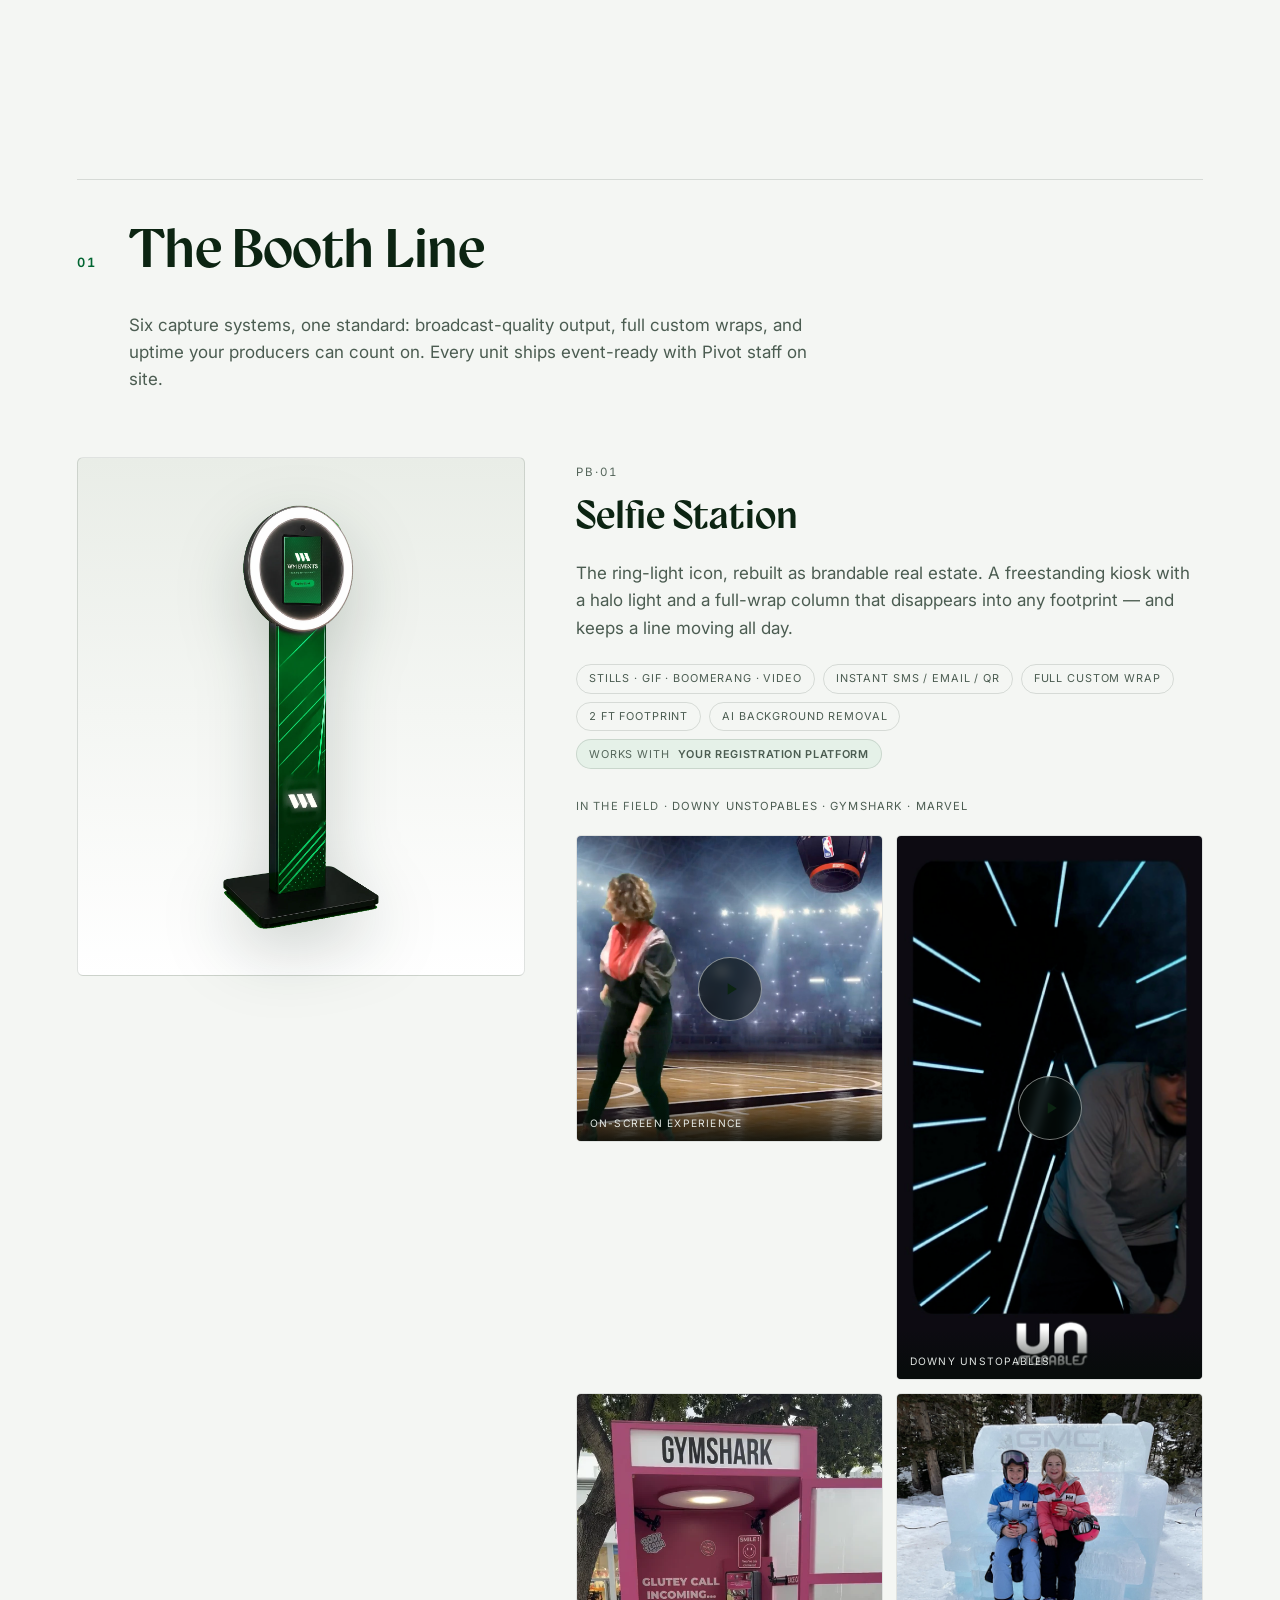
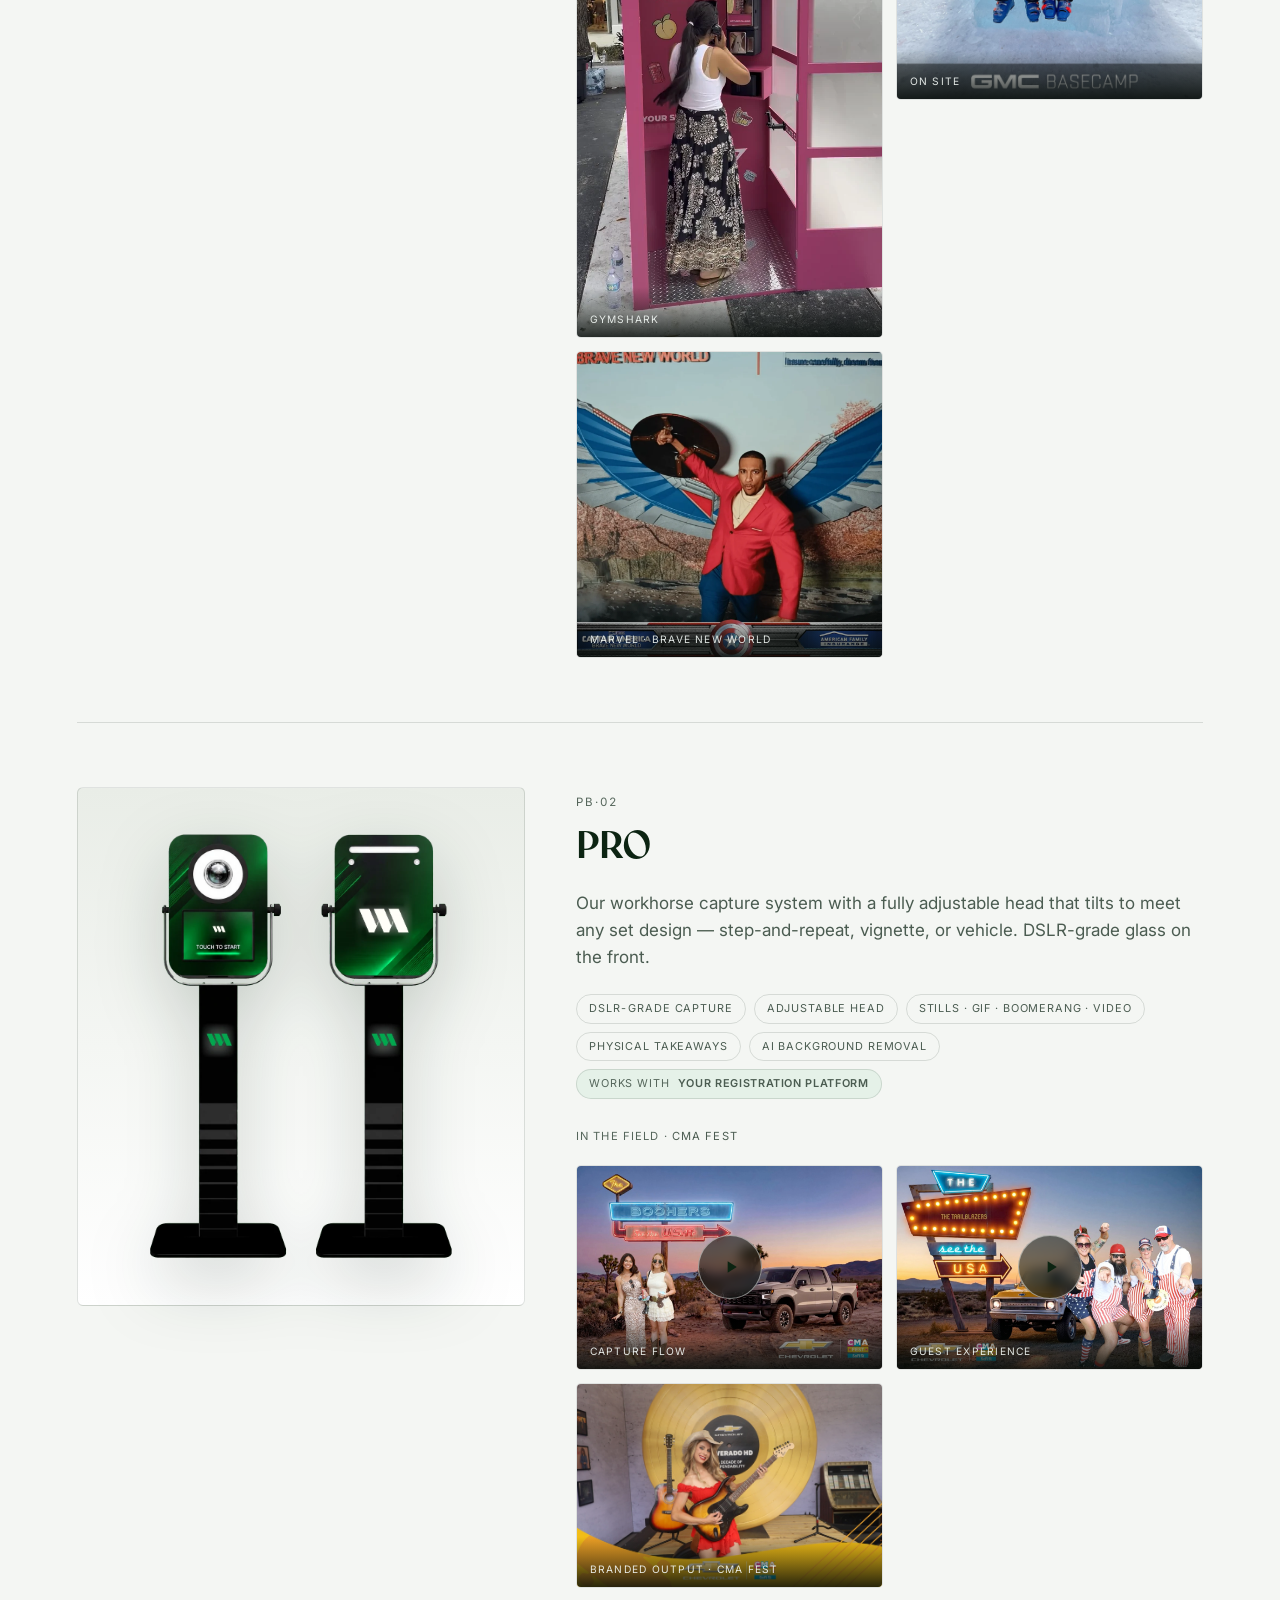
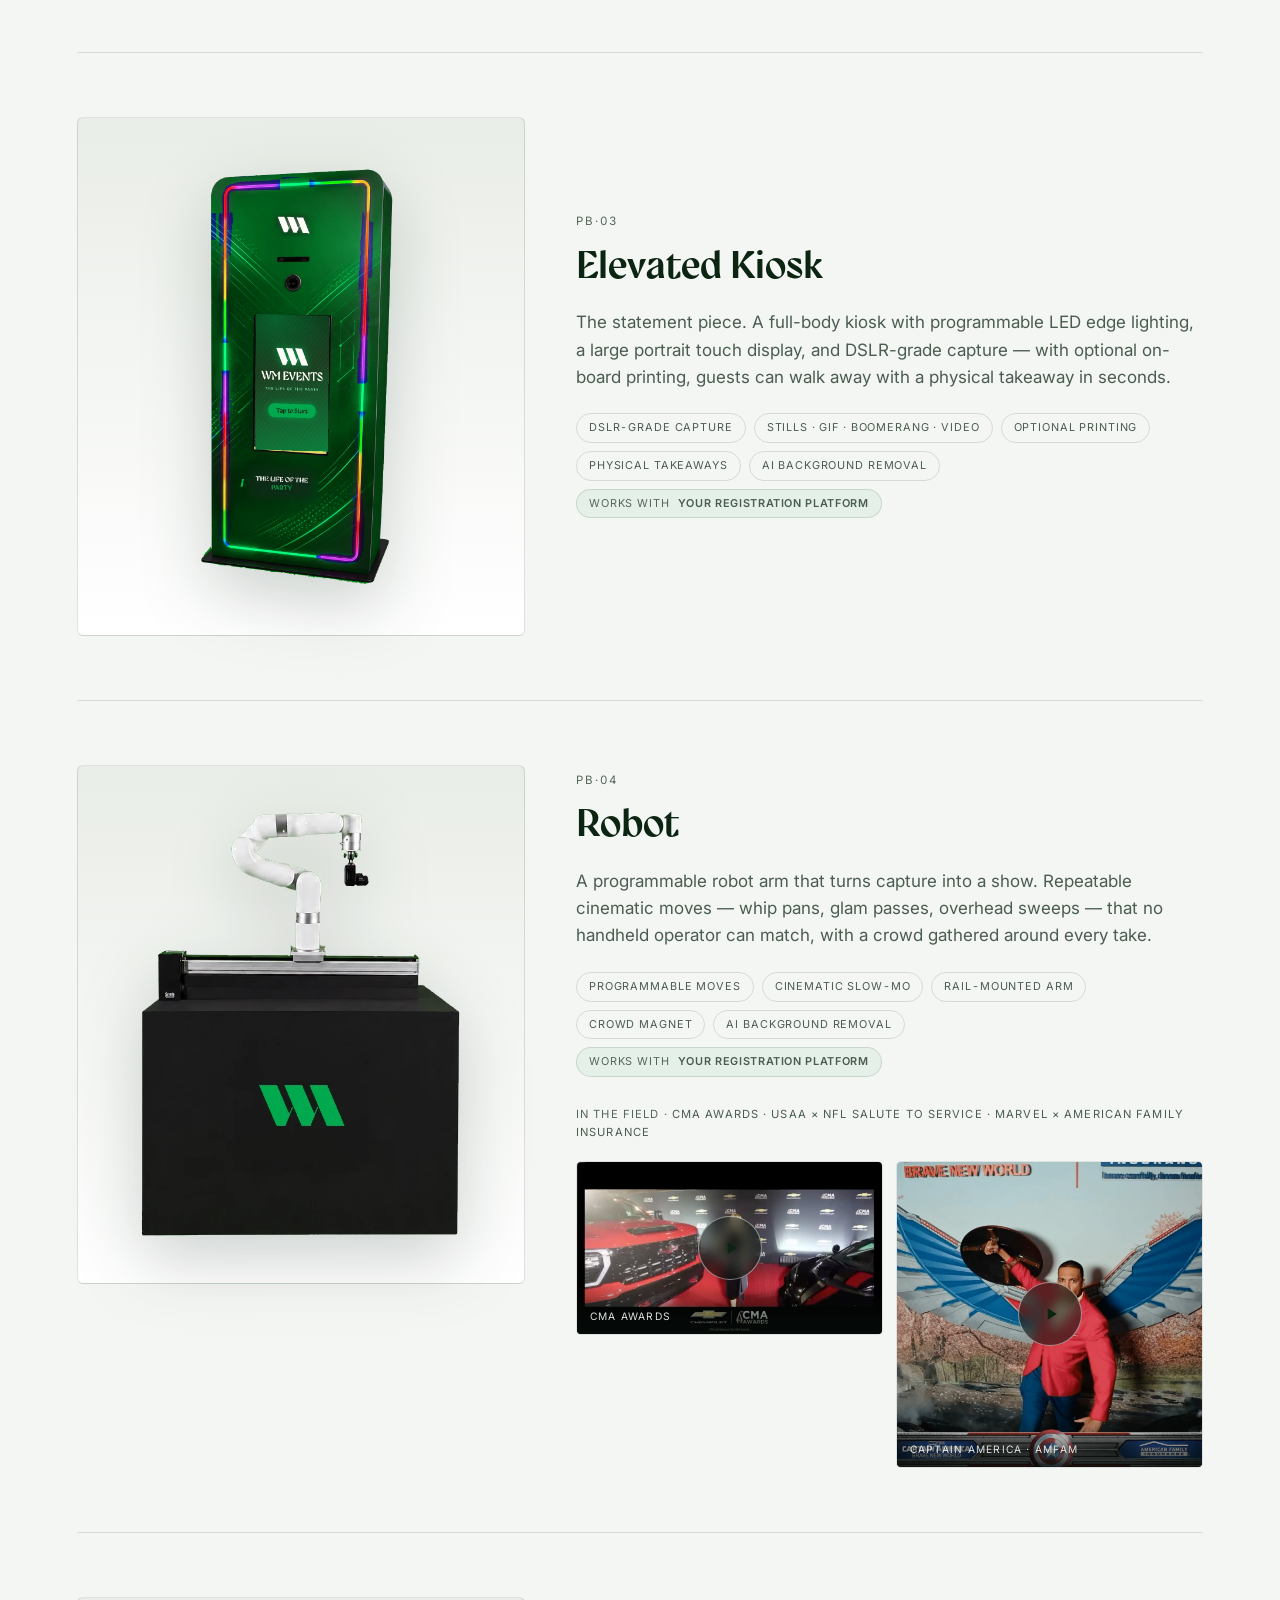
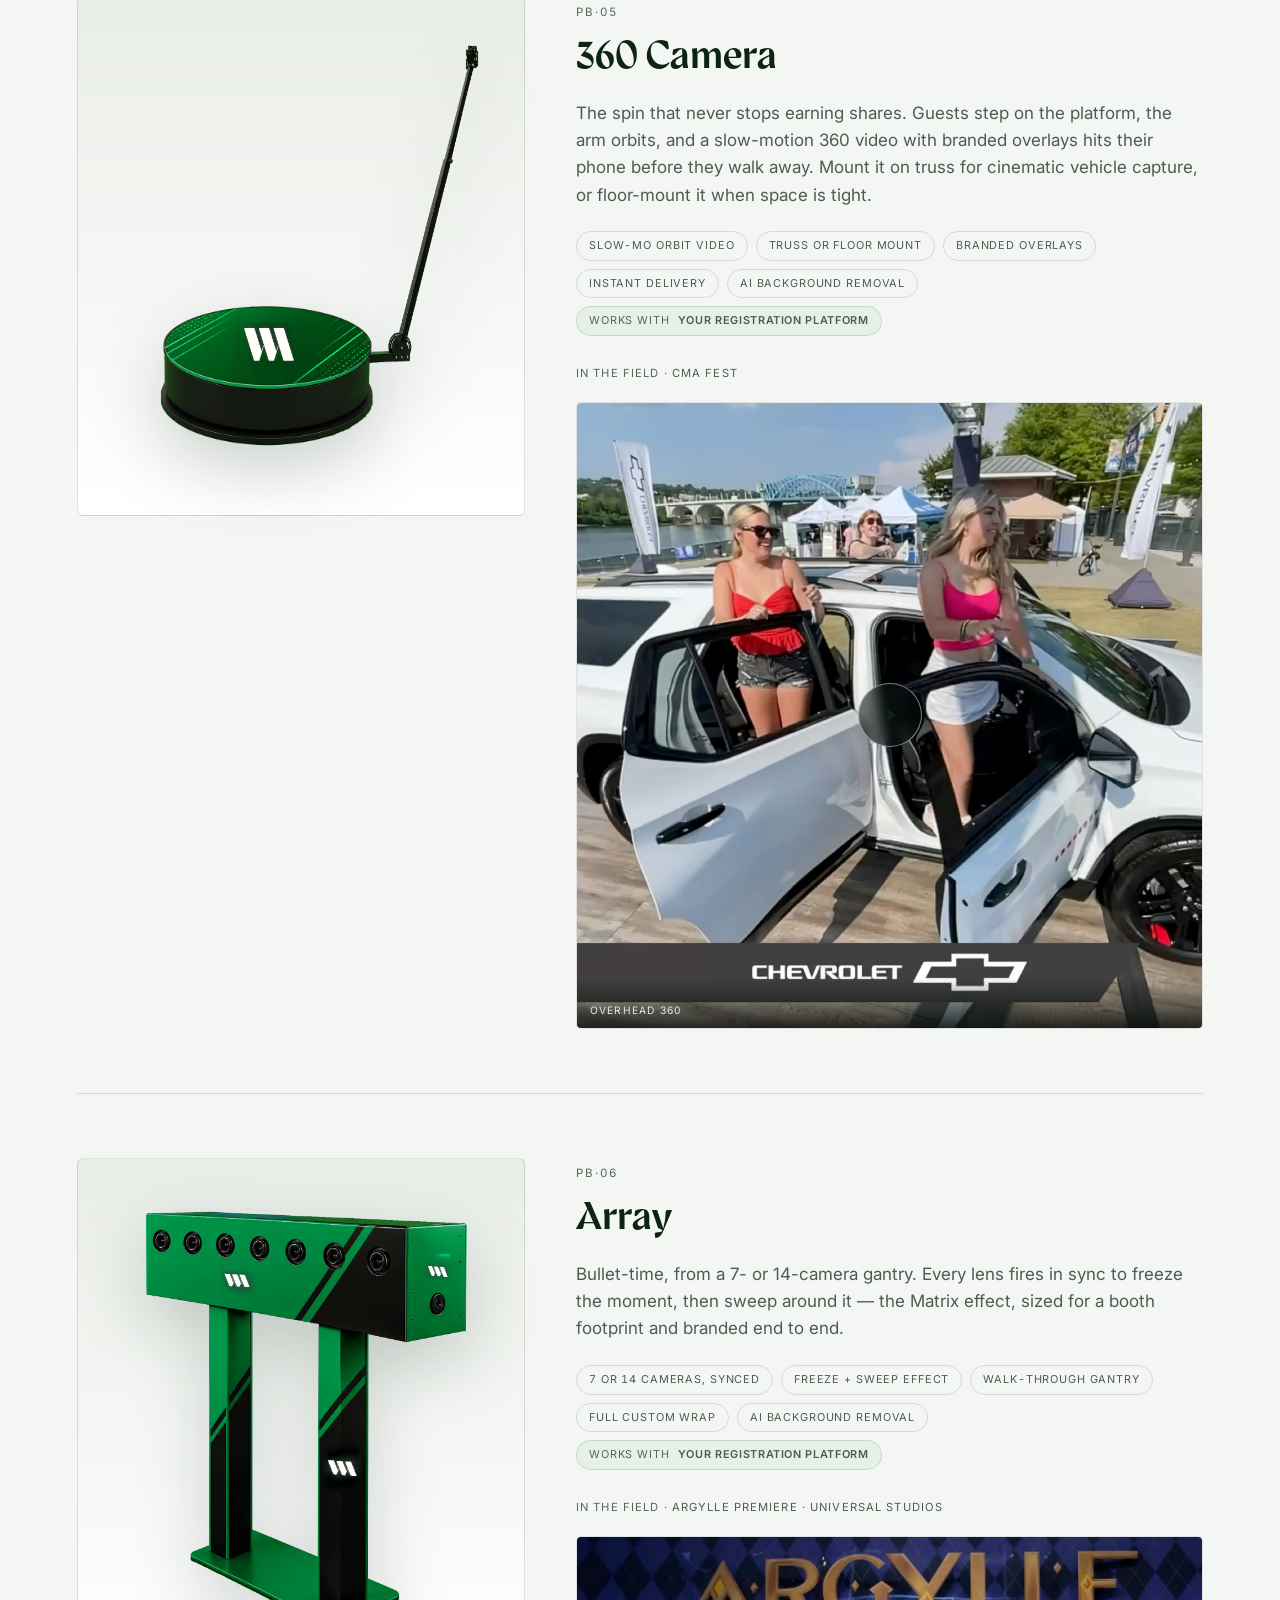
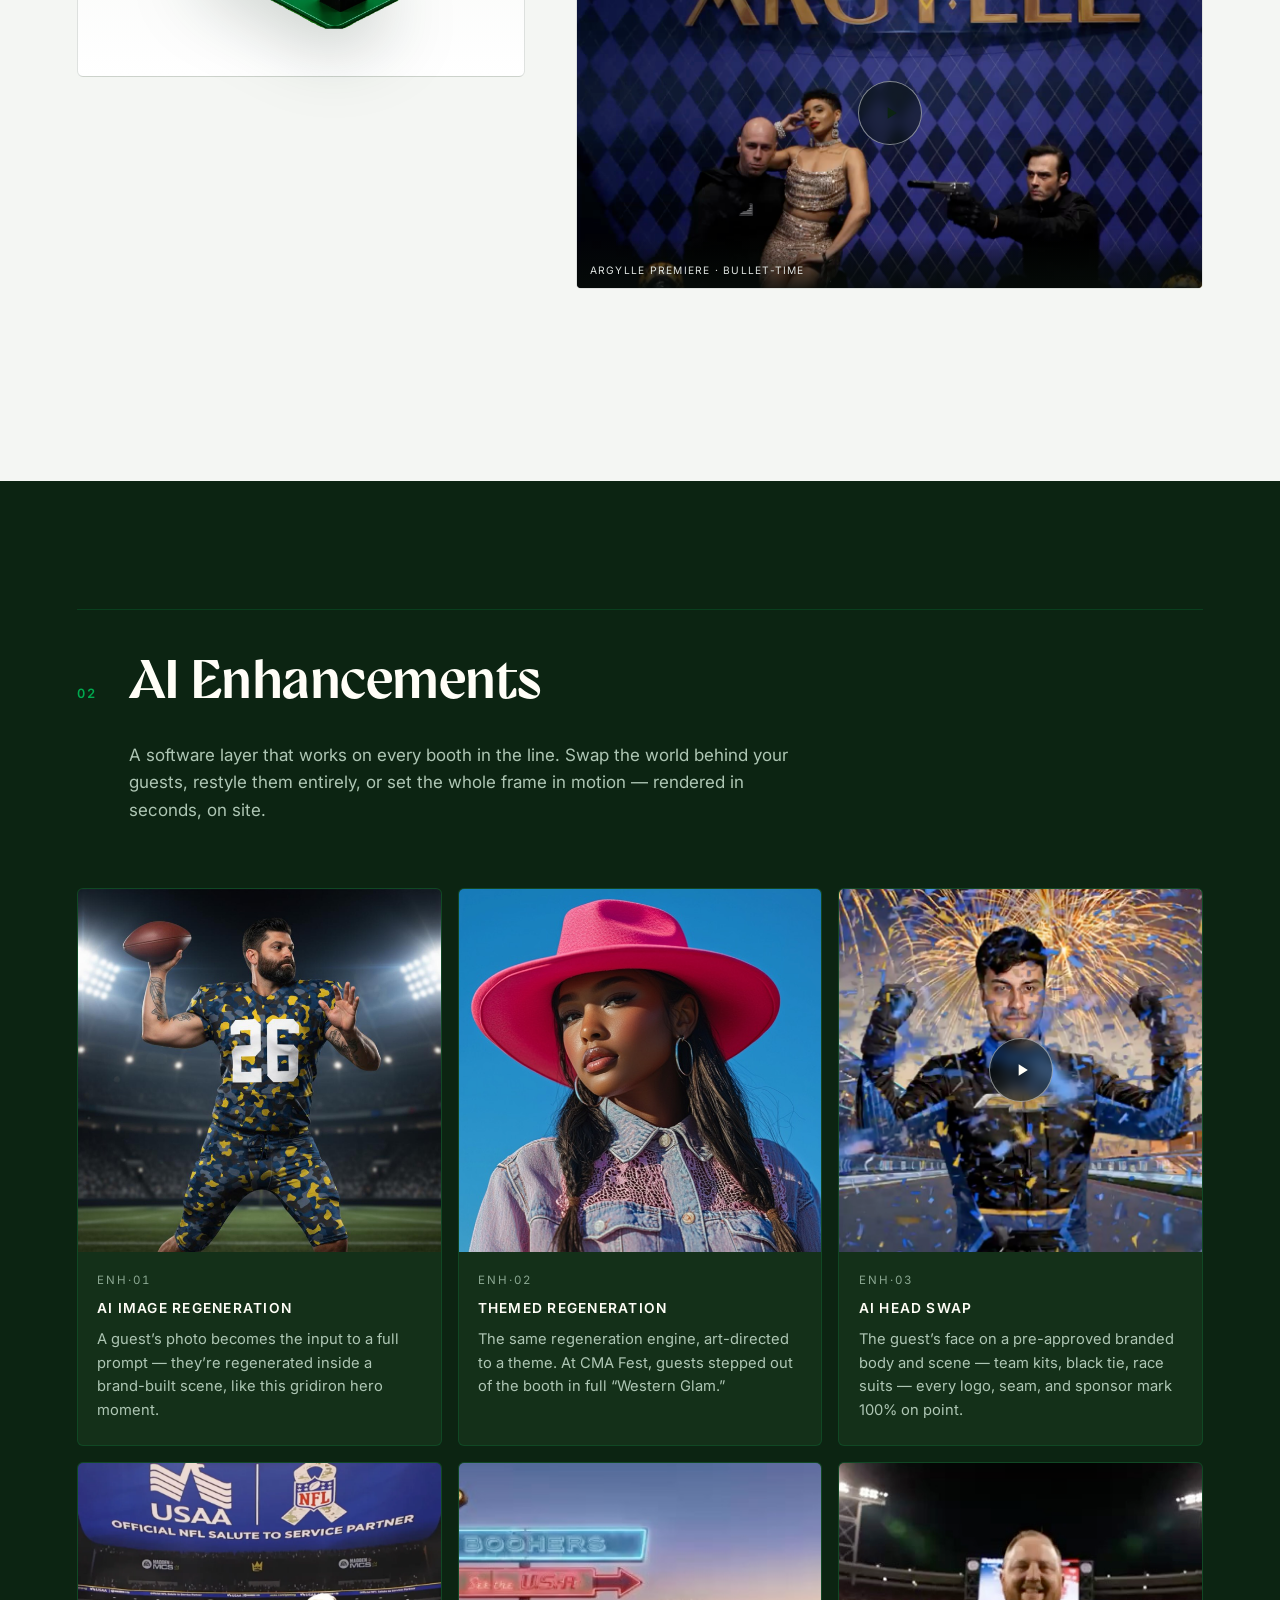
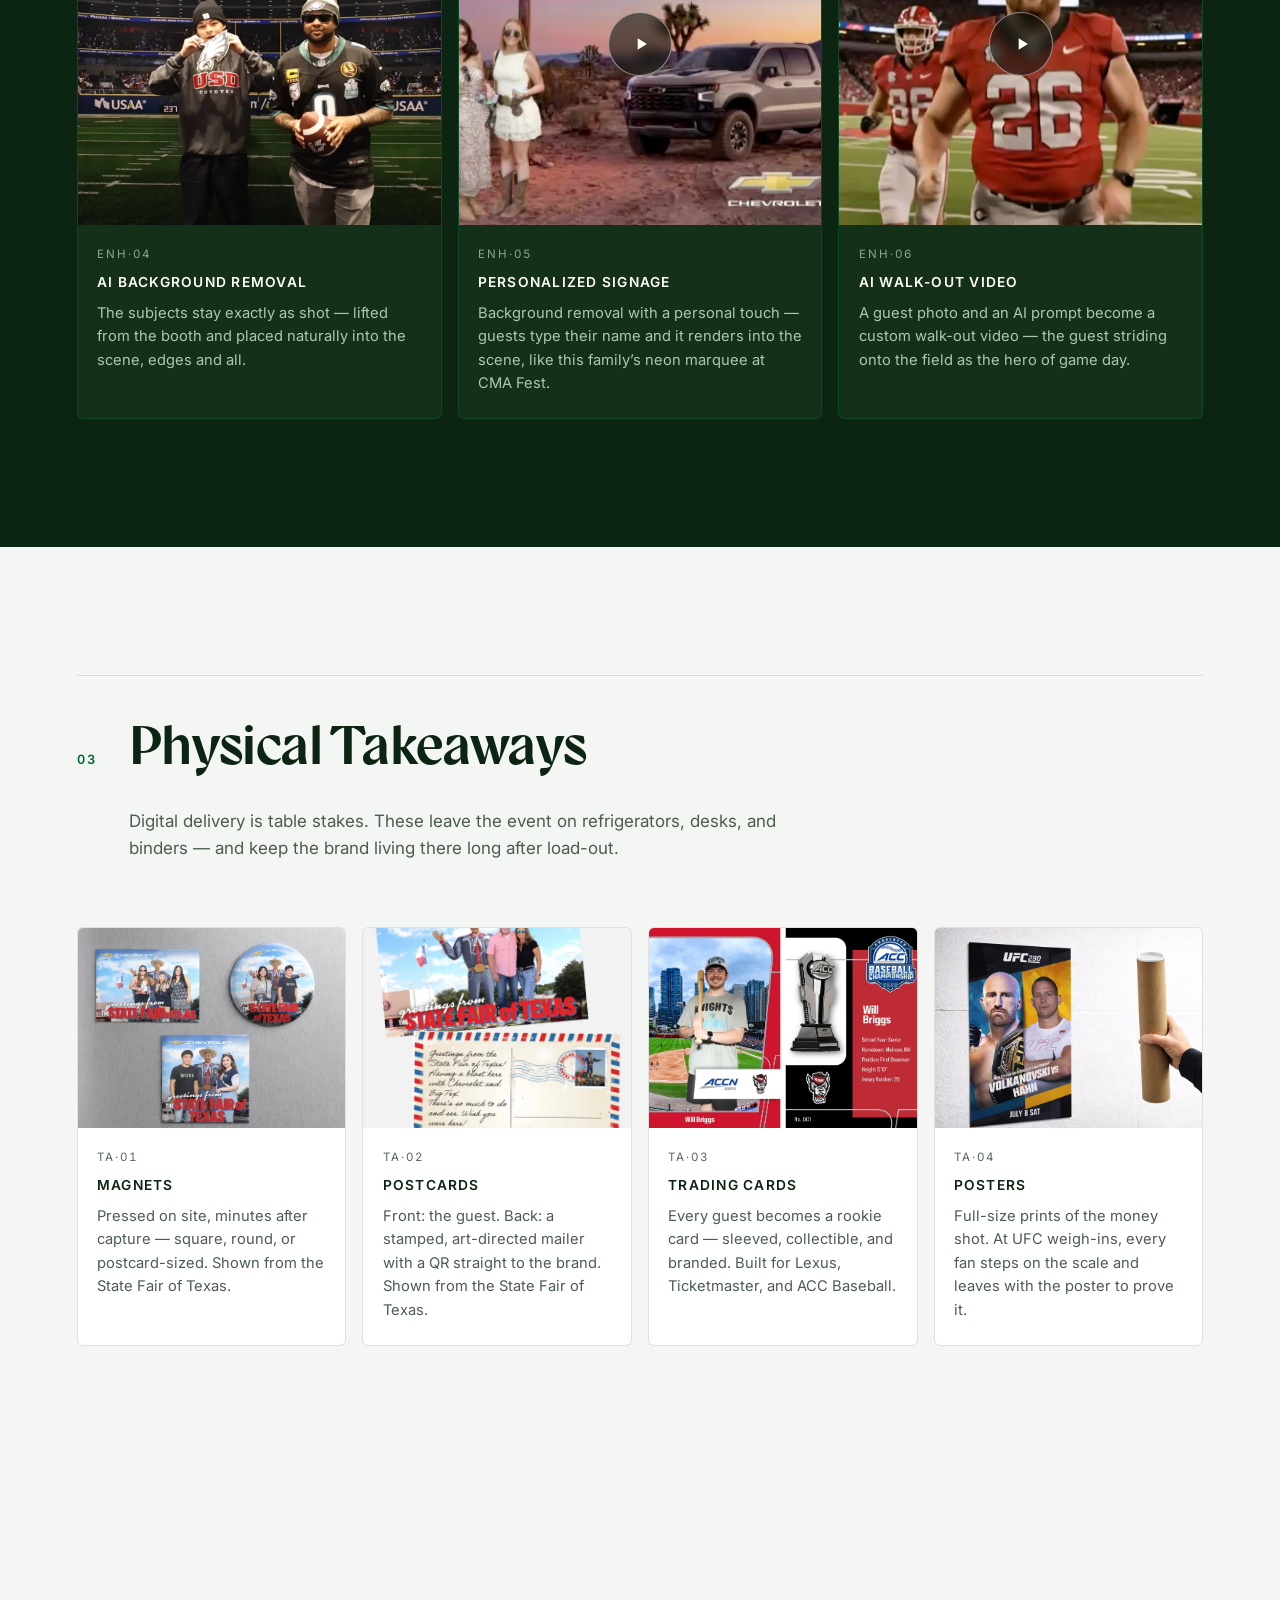
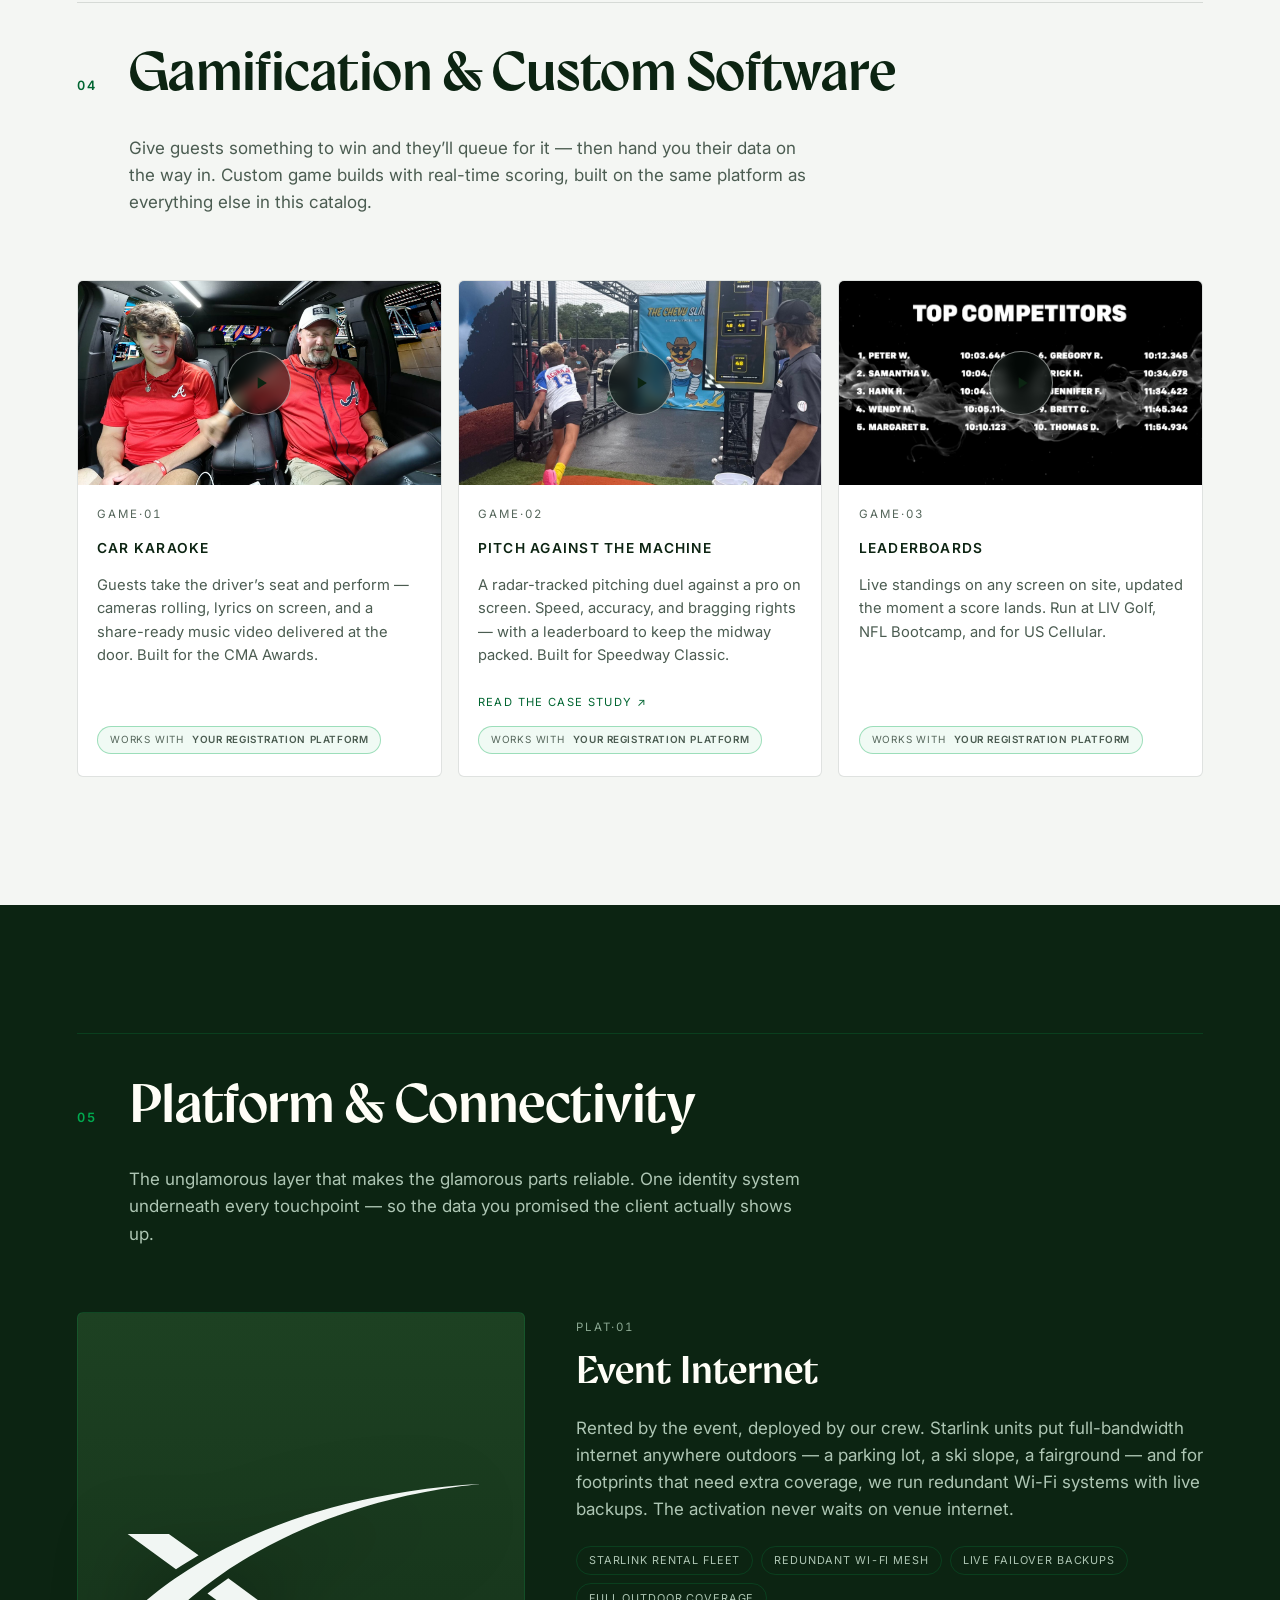
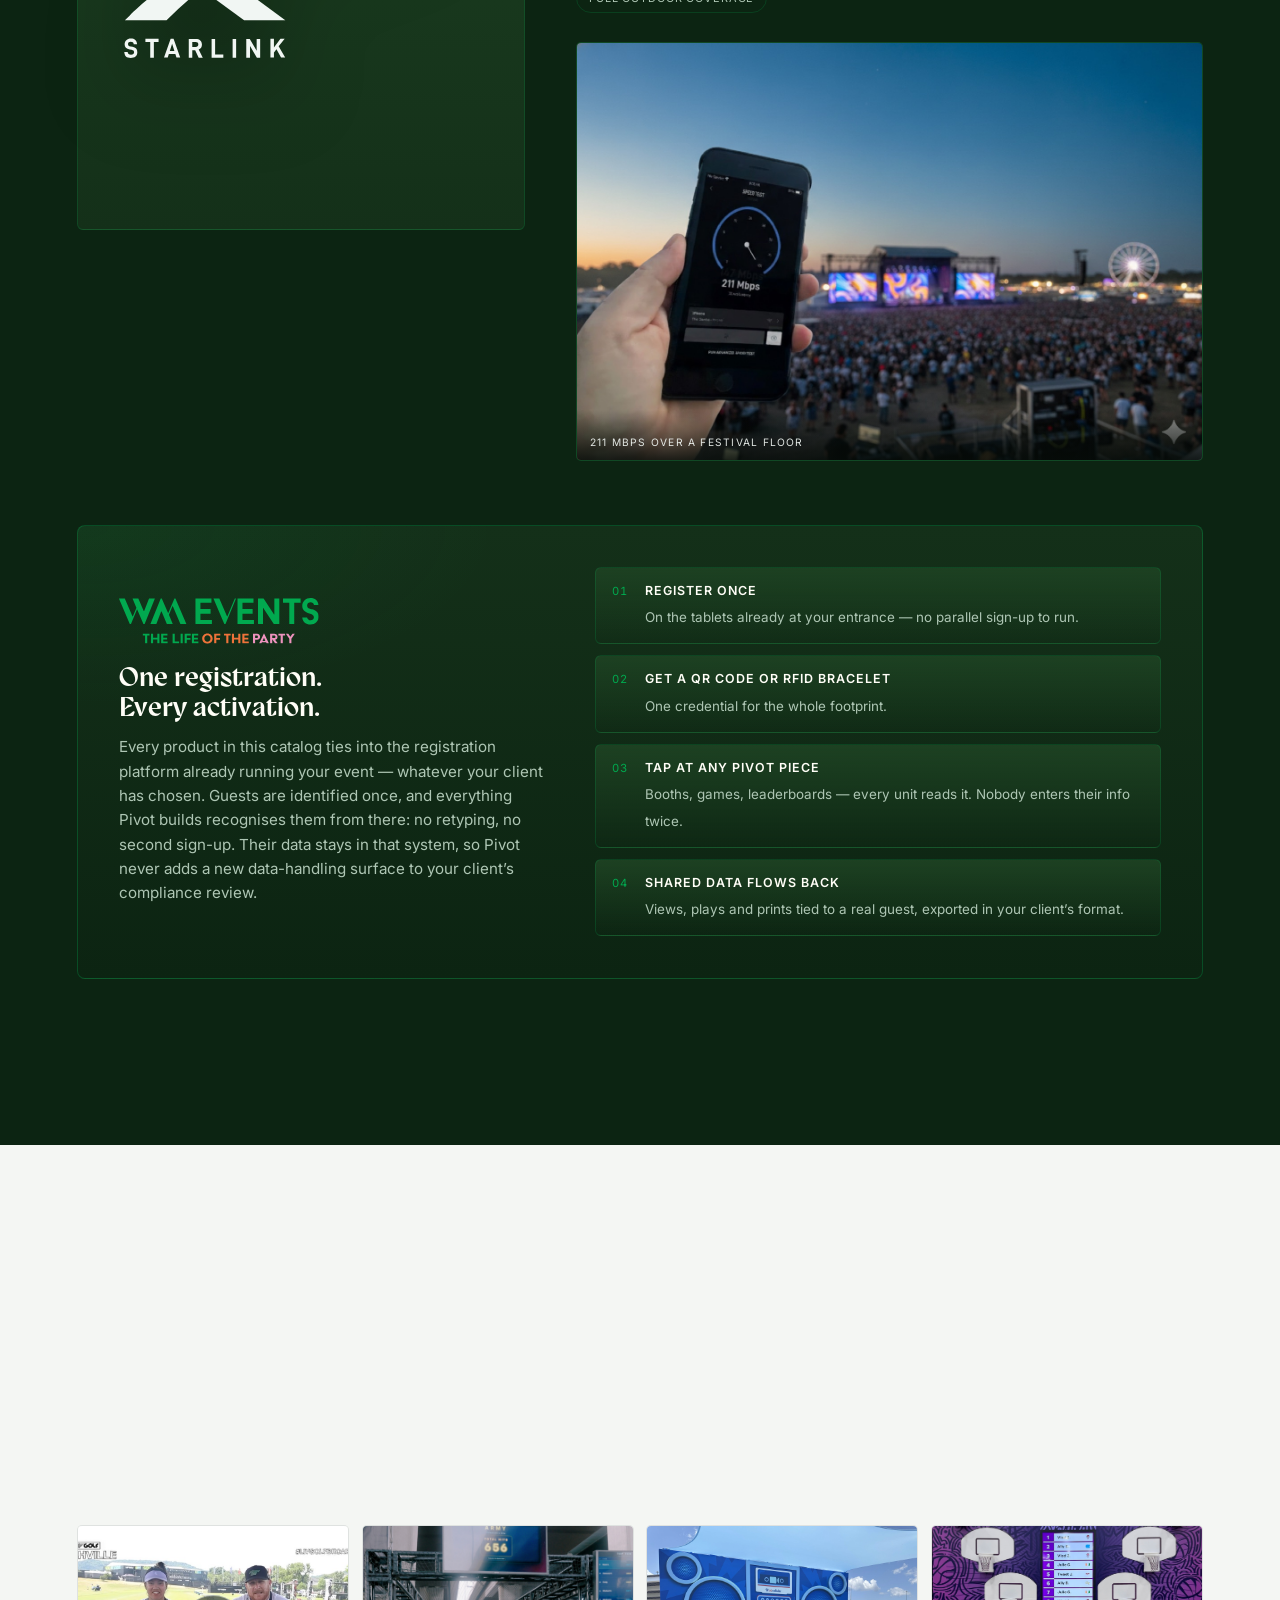
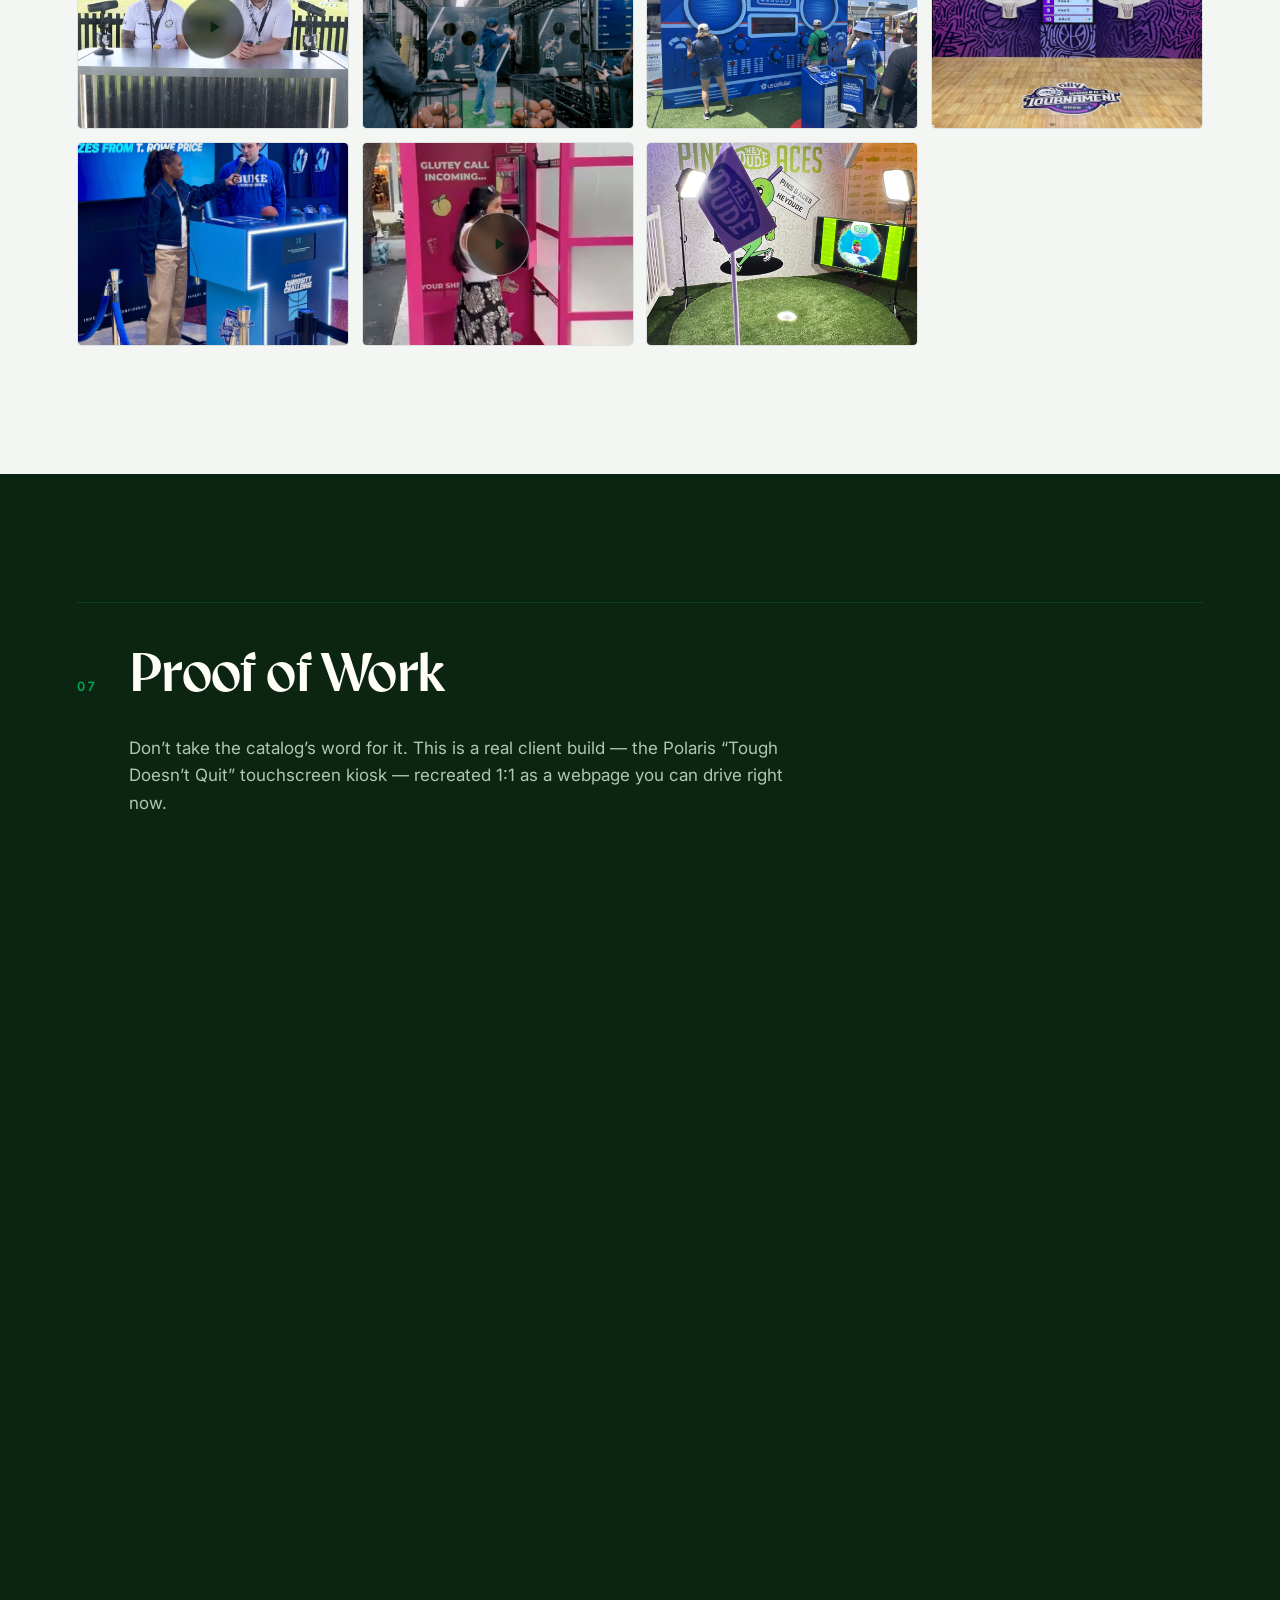
==== commit dfa46509: "Client wall replaces the name list; PDF rebuilt to match the site Brands The roster was an inline ru" ====
--- a/index.html
+++ b/index.html
@@ -140,7 +140,7 @@
 .cover::after{content:"";position:absolute;inset:0;background-image:radial-gradient(rgba(174,198,180,.10) 1px,transparent 1px);background-size:26px 26px;background-position:0 var(--drift,0);mask-image:radial-gradient(700px 500px at 80% 20%,#000 20%,transparent 75%);pointer-events:none;will-change:background-position}
 .cover .scroll-cue{transition:opacity .4s var(--ease-soft)}
 .cover .eyebrow{margin-bottom:1.6rem}
-.cover h1{font-size:clamp(2.4rem,7vw,7rem);font-weight:800;line-height:.94;letter-spacing:-.02em;max-width:13ch;margin-inline:auto}
+.cover h1{font-size:clamp(2.4rem,7vw,7rem);font-weight:700;line-height:.94;letter-spacing:-.02em;max-width:13ch;margin-inline:auto}
 .cover h1 em{font-style:normal;color:var(--mint)}
 .cover .prep{margin-top:2.4rem;display:flex;flex-wrap:wrap;align-items:center;justify-content:center;gap:.6rem 1rem;font-family:var(--mono);font-size:.8rem;letter-spacing:.12em;text-transform:uppercase;color:var(--muted)}
 .cover .prep b{color:var(--ink);font-weight:500}
@@ -157,7 +157,7 @@
 section{padding:clamp(4.5rem,10vw,9rem) clamp(1.2rem,6vw,5rem)}
 .sec-head{display:grid;grid-template-columns:auto 1fr;gap:1.2rem 2rem;align-items:baseline;border-top:1px solid var(--line);padding-top:1.6rem;margin-bottom:clamp(2.5rem,5vw,4rem)}
 .sec-head .num{font-family:var(--mono);font-weight:600;font-size:.8rem;color:var(--accent);letter-spacing:.15em}
-.sec-head h2{font-size:clamp(1.45rem,4.5vw,3.4rem);font-weight:800;letter-spacing:-.01em;overflow-wrap:anywhere}
+.sec-head h2{font-size:clamp(1.45rem,4.5vw,3.4rem);font-weight:700;letter-spacing:-.01em;overflow-wrap:anywhere}
 .sec-head p{grid-column:2;max-width:62ch;color:var(--muted)}
 
 /* ---------- product spreads ---------- */
@@ -169,7 +169,7 @@
 .product .stage{background:linear-gradient(180deg,var(--raise),var(--surface));border:1px solid var(--line);border-radius:6px;padding:clamp(1.5rem,3vw,2.6rem);display:flex;align-items:center;justify-content:center;position:sticky;top:5.2rem}
 .product .stage img{max-height:440px;width:auto;max-width:100%;filter:var(--shadow-art)}
 .product .info .kicker{margin-bottom:.5rem}
-.product h3{font-size:clamp(1.6rem,3.2vw,2.4rem);font-weight:800;margin-bottom:.9rem}
+.product h3{font-size:clamp(1.6rem,3.2vw,2.4rem);font-weight:700;margin-bottom:.9rem}
 .product .desc{color:var(--muted);max-width:60ch;margin-bottom:1.4rem}
 .specs{display:flex;flex-wrap:wrap;gap:.5rem;margin-bottom:1.8rem}
 .specs span{font-family:var(--mono);font-size:.68rem;letter-spacing:.08em;text-transform:uppercase;color:var(--muted);border:1px solid var(--line);border-radius:99px;padding:.32rem .75rem}
@@ -225,7 +225,7 @@
 .kit{margin:0 clamp(1.2rem,6vw,5rem);border:1px solid var(--mint-deep);border-radius:8px;background:
   radial-gradient(600px 300px at 90% 0%,rgba(1,169,79,.14),transparent 60%),var(--surface);
   padding:clamp(2rem,5vw,3.5rem);display:grid;grid-template-columns:1fr auto;gap:2rem;align-items:center}
-.kit h2{font-size:clamp(1.5rem,3.4vw,2.4rem);font-weight:800;text-transform:uppercase;margin-bottom:.7rem}
+.kit h2{font-size:clamp(1.5rem,3.4vw,2.4rem);font-weight:700;text-transform:uppercase;margin-bottom:.7rem}
 .kit p{color:var(--muted);max-width:52ch}
 .kit .actions{display:flex;flex-direction:column;gap:.7rem}
 .kit .actions a{font-family:var(--mono);font-size:.78rem;letter-spacing:.1em;text-transform:uppercase;text-align:center;padding:.9rem 1.6rem;border-radius:4px}
@@ -241,13 +241,27 @@
 .cred{padding:clamp(2.6rem,5vw,4.2rem) clamp(1.2rem,6vw,5rem) clamp(2rem,4vw,3rem);
   background:radial-gradient(900px 340px at 50% 0%,rgba(1,169,79,.07),transparent 65%)}
 .cred .eyebrow{margin-bottom:1.5rem}
-.cred-roster{display:flex;flex-wrap:wrap;gap:.35rem 1.5rem;margin-bottom:2.4rem;max-width:1150px}
-.cred-roster span{font-family:var(--disp);font-weight:700;text-transform:uppercase;
-  font-size:clamp(.92rem,1.55vw,1.3rem);letter-spacing:.01em;color:var(--muted);line-height:1.4}
-.cred-roster span:not(:last-child)::after{content:"·";color:var(--accent);margin-left:1.5rem;font-weight:400}
+/* client wall: a hairline grid reads as evidence, where an inline list of names
+   read as a list. Borders live on the cells (right+bottom) with the container
+   supplying top+left, rather than a gap over a coloured container — that trick
+   paints the container colour through any empty cells in a short last row. */
+.cred-wall{display:grid;grid-template-columns:repeat(auto-fit,minmax(200px,1fr));
+  border-top:1px solid var(--line);border-left:1px solid var(--line);
+  border-radius:8px;overflow:hidden;margin-bottom:2.4rem}
+/* 25 entries divide evenly only by five, so pin five across once there is room */
+@media(min-width:1180px){.cred-wall{grid-template-columns:repeat(5,1fr)}}
+.cred-wall>div{border-right:1px solid var(--line);border-bottom:1px solid var(--line);
+  padding:1.05rem 1.15rem;display:flex;flex-direction:column;justify-content:center;
+  min-height:5.4rem;transition:background .4s var(--ease-soft)}
+.cred-wall>div:hover{background:var(--surface)}
+.cred-wall b{font-family:var(--disp);font-weight:700;text-transform:uppercase;
+  font-size:1.02rem;letter-spacing:.012em;line-height:1.18;color:var(--ink)}
+.cred-wall span{margin-top:.34rem;font-family:var(--body);font-size:.65rem;font-weight:500;
+  letter-spacing:.1em;text-transform:uppercase;color:var(--dim);line-height:1.5}
+@media(max-width:560px){.cred-wall>div{min-height:0;padding:.9rem 1rem}}
 .cred-stats{display:grid;grid-template-columns:repeat(auto-fit,minmax(170px,1fr));gap:1.4rem 1rem;
   border-top:1px solid var(--line);padding-top:1.9rem}
-.cred-stats b{display:block;font-family:var(--disp);font-weight:800;font-size:clamp(1.5rem,2.8vw,2.2rem);
+.cred-stats b{display:block;font-family:var(--disp);font-weight:700;font-size:clamp(1.5rem,2.8vw,2.2rem);
   color:var(--accent);line-height:1}
 .cred-stats i{display:block;margin-top:.45rem;font-style:normal;font-family:var(--mono);font-size:.65rem;
   letter-spacing:.14em;text-transform:uppercase;color:var(--dim);line-height:1.7}
@@ -276,11 +290,11 @@
 
 /* ---------- proof of work ---------- */
 .proof-grid{display:grid;grid-template-columns:minmax(300px,1fr) minmax(320px,470px);gap:clamp(2rem,4vw,4rem);align-items:start}
-.pg-copy h3{font-family:var(--disp);font-weight:800;text-transform:uppercase;font-size:clamp(1.35rem,2.6vw,2rem);line-height:1.1;margin:.8rem 0 1rem}
+.pg-copy h3{font-family:var(--disp);font-weight:700;text-transform:uppercase;font-size:clamp(1.35rem,2.6vw,2rem);line-height:1.1;margin:.8rem 0 1rem}
 .pg-copy>p{color:var(--muted);font-size:.98rem;max-width:50ch}
 .pg-stats{display:grid;grid-template-columns:1fr 1fr;gap:.7rem;margin:1.6rem 0}
 .pg-stats .s{border:1px solid var(--line);border-radius:6px;padding:.85rem 1rem;background:linear-gradient(180deg,var(--surface),transparent)}
-.pg-stats .s b{display:block;font-family:var(--disp);font-weight:800;font-size:1.1rem;color:var(--accent);margin-bottom:.1rem}
+.pg-stats .s b{display:block;font-family:var(--disp);font-weight:700;font-size:1.1rem;color:var(--accent);margin-bottom:.1rem}
 .pg-stats .s span{font-family:var(--mono);font-size:.62rem;letter-spacing:.12em;text-transform:uppercase;color:var(--dim)}
 .pc-cta{display:inline-block;font-family:var(--mono);font-size:.74rem;letter-spacing:.14em;text-transform:uppercase;color:var(--accent)}
 /* the embeds set body{background:transparent} so they inherit the catalog's colour,
@@ -314,7 +328,7 @@
   padding:clamp(1.5rem,3.5vw,2.6rem);display:grid;grid-template-columns:minmax(280px,1.05fr) 1.4fr;gap:clamp(1.5rem,4vw,3.5rem);align-items:center;
   background:radial-gradient(700px 300px at 0% 0%,rgba(1,169,79,.08),transparent 60%),linear-gradient(180deg,var(--surface),var(--bg))}
 .intouch-band .ib-logo{height:46px;width:auto;margin-bottom:1.1rem}
-.intouch-band h3{font-family:var(--disp);font-weight:800;font-size:clamp(1.2rem,2.2vw,1.7rem);line-height:1.12;margin-bottom:.8rem}
+.intouch-band h3{font-family:var(--disp);font-weight:700;font-size:clamp(1.2rem,2.2vw,1.7rem);line-height:1.12;margin-bottom:.8rem}
 .intouch-band .ib-copy p{color:var(--muted);font-size:.95rem;max-width:48ch}
 .ib-flow{display:grid;gap:.7rem}
 .ib-flow .step{display:flex;gap:1rem;align-items:baseline;border:1px solid var(--line);border-radius:6px;padding:.8rem 1rem;background:linear-gradient(180deg,var(--raise),transparent)}
@@ -326,7 +340,7 @@
 /* ---------- strikeout duo demo ---------- */
 .duo-block{margin-top:clamp(3rem,6vw,5rem)}
 .duo-head{display:grid;grid-template-columns:minmax(300px,1fr) minmax(280px,440px);gap:clamp(2rem,4vw,4rem);align-items:center;margin-bottom:clamp(1.6rem,3vw,2.5rem)}
-.duo-head h3{font-family:var(--disp);font-weight:800;text-transform:uppercase;font-size:clamp(1.35rem,2.6vw,2rem);line-height:1.1;margin:.8rem 0 1rem}
+.duo-head h3{font-family:var(--disp);font-weight:700;text-transform:uppercase;font-size:clamp(1.35rem,2.6vw,2rem);line-height:1.1;margin:.8rem 0 1rem}
 .duo-head p{color:var(--muted);font-size:.98rem;max-width:56ch}
 .duo-head b{color:var(--ink);font-weight:600}
 .duo-head .pg-stats{margin:0}
@@ -392,7 +406,7 @@
   transition-delay:calc(var(--i,0)*65ms)}
 .js .reveal.stagger.in>*{opacity:1;transform:none}
 /* the roster is a long single line of names — a quicker cadence suits it */
-.js .cred-roster.stagger>*{transform:translateY(14px);transition-delay:calc(var(--i,0)*26ms)}
+.js .cred-wall.stagger>*{transform:translateY(12px);transition-delay:calc(var(--i,0)*22ms)}
 
 /* artwork settles out of a slight push-in as its card arrives */
 .js .reveal .art img,.js .reveal .art video,
@@ -462,13 +476,32 @@
      actually scans for. Counts are provable from the catalog contents. -->
 <div class="cred band-light" id="clients">
   <p class="eyebrow">Where this kit has already worked</p>
-  <div class="cred-roster reveal stagger">
-    <span>Chevrolet</span><span>Marvel</span><span>Gymshark</span><span>CMA Fest</span><span>CMA Awards</span>
-    <span>USAA × NFL</span><span>Universal Studios</span><span>LIV&nbsp;Golf</span><span>UFC</span><span>Polaris</span>
-    <span>AbbVie × MLB</span><span>Lexus</span><span>Ticketmaster</span><span>American Family Insurance</span>
-    <span>Downy Unstopables</span><span>State Fair of Texas</span><span>US&nbsp;Cellular</span><span>T.&nbsp;Rowe&nbsp;Price</span>
-    <span>Ally</span><span>Equinox</span><span>Summerfest</span><span>Army–Navy</span><span>ACC Baseball</span>
-    <span>Speedway Classic</span><span>Argylle</span>
+  <div class="cred-wall reveal stagger">
+    <div><b>Chevrolet</b><span>CMA Fest · State Fair of Texas</span></div>
+    <div><b>Marvel</b><span>Brave New World premiere</span></div>
+    <div><b>Polaris</b><span>“Tough Doesn’t Quit” kiosk</span></div>
+    <div><b>AbbVie × MLB</b><span>Striking Out Cancer</span></div>
+    <div><b>USAA × NFL</b><span>Salute to Service</span></div>
+    <div><b>CMA Awards</b><span>Car Karaoke</span></div>
+    <div><b>CMA Fest</b><span>Western Glam AI</span></div>
+    <div><b>Gymshark</b><span>Selfie Station</span></div>
+    <div><b>Universal Studios</b><span>Array bullet-time</span></div>
+    <div><b>Argylle</b><span>Premiere bullet-time</span></div>
+    <div><b>LIV Golf</b><span>Live leaderboards</span></div>
+    <div><b>UFC</b><span>Weigh-in posters</span></div>
+    <div><b>Equinox</b><span>Music Trivia leaderboard</span></div>
+    <div><b>Speedway Classic</b><span>Pitch Against the Machine</span></div>
+    <div><b>Army–Navy</b><span>Football toss + scoreboard</span></div>
+    <div><b>Ally</b><span>ACC bucket wall</span></div>
+    <div><b>T. Rowe Price</b><span>ACC Curiosity Challenge</span></div>
+    <div><b>ACC Baseball</b><span>Trading cards</span></div>
+    <div><b>Lexus</b><span>Trading cards</span></div>
+    <div><b>Ticketmaster</b><span>Trading cards</span></div>
+    <div><b>American Family Insurance</b><span>Marvel robot capture</span></div>
+    <div><b>Downy Unstopables</b><span>Selfie Station</span></div>
+    <div><b>State Fair of Texas</b><span>Magnets + postcards</span></div>
+    <div><b>US Cellular</b><span>Summerfest button wall</span></div>
+    <div><b>Summerfest</b><span>Giant boombox build</span></div>
   </div>
   <div class="cred-stats reveal stagger">
     <div><b>25+</b><i>Brands activated</i></div>
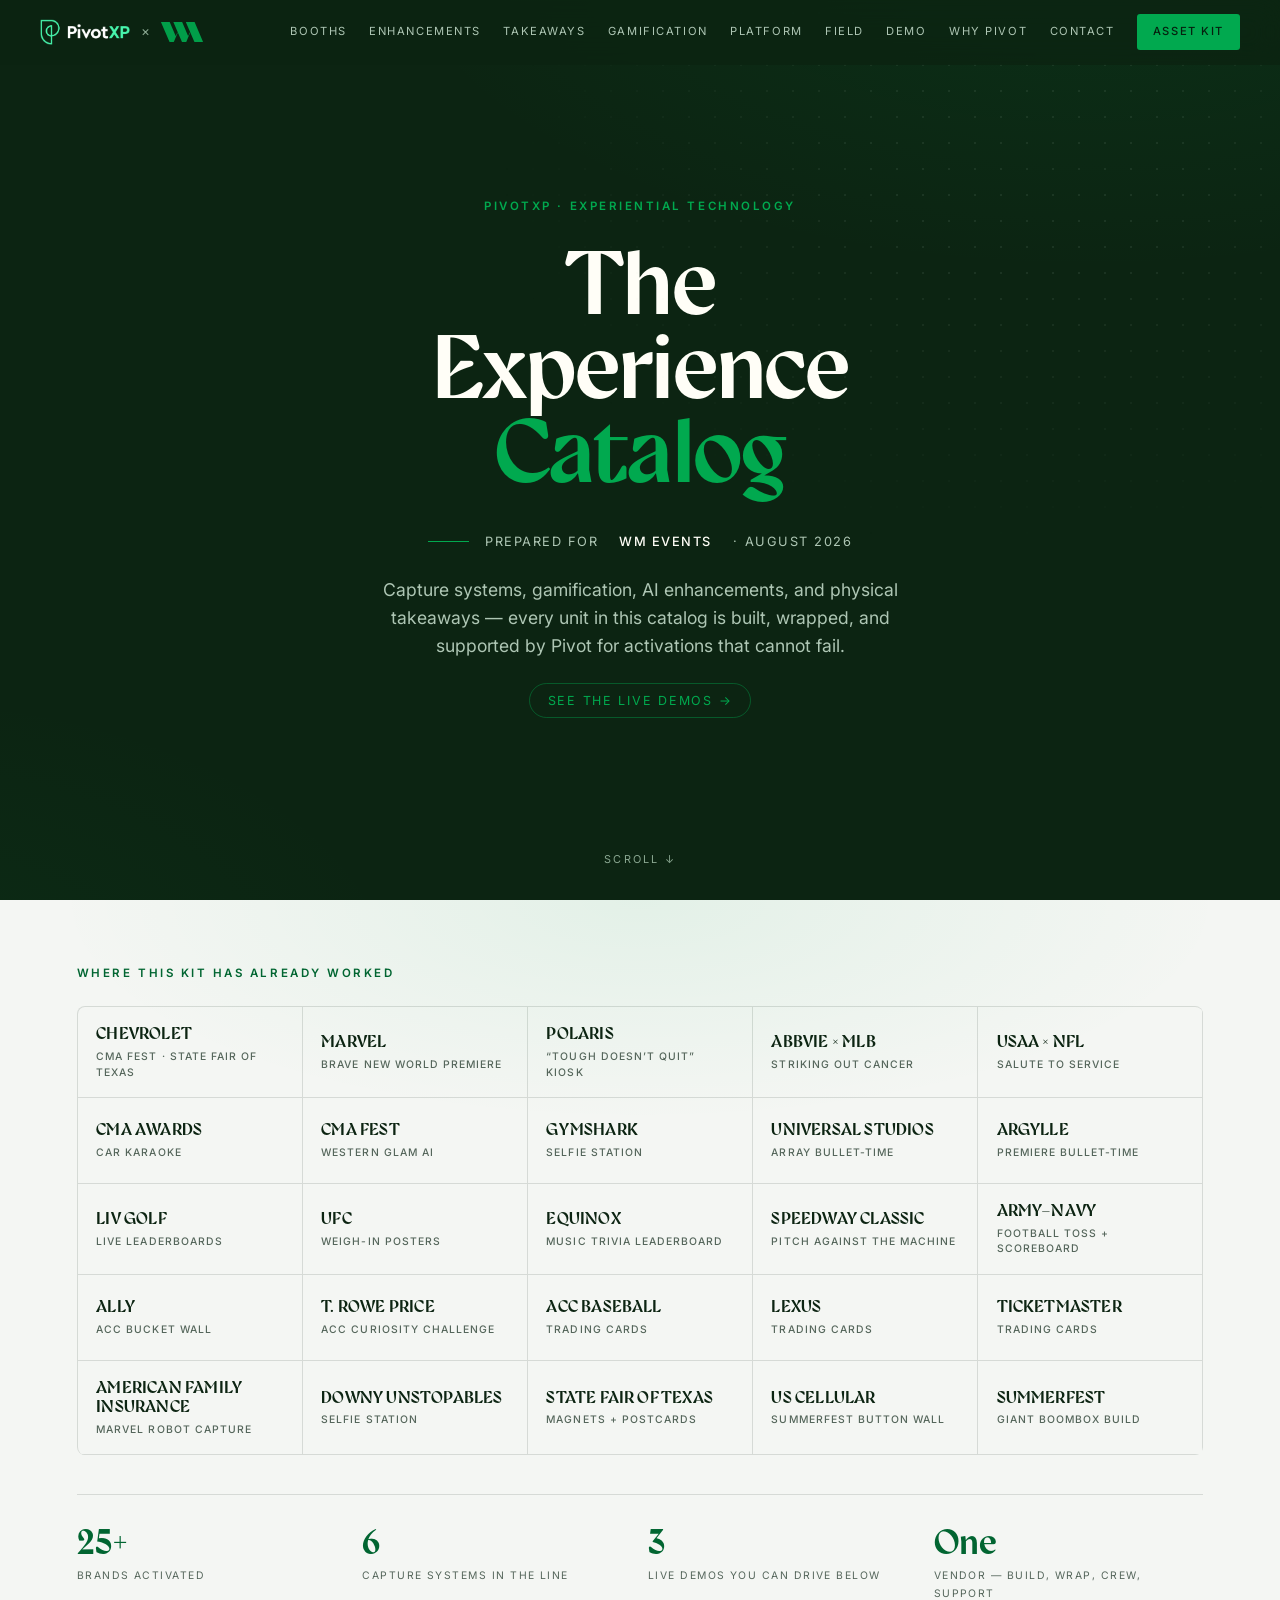
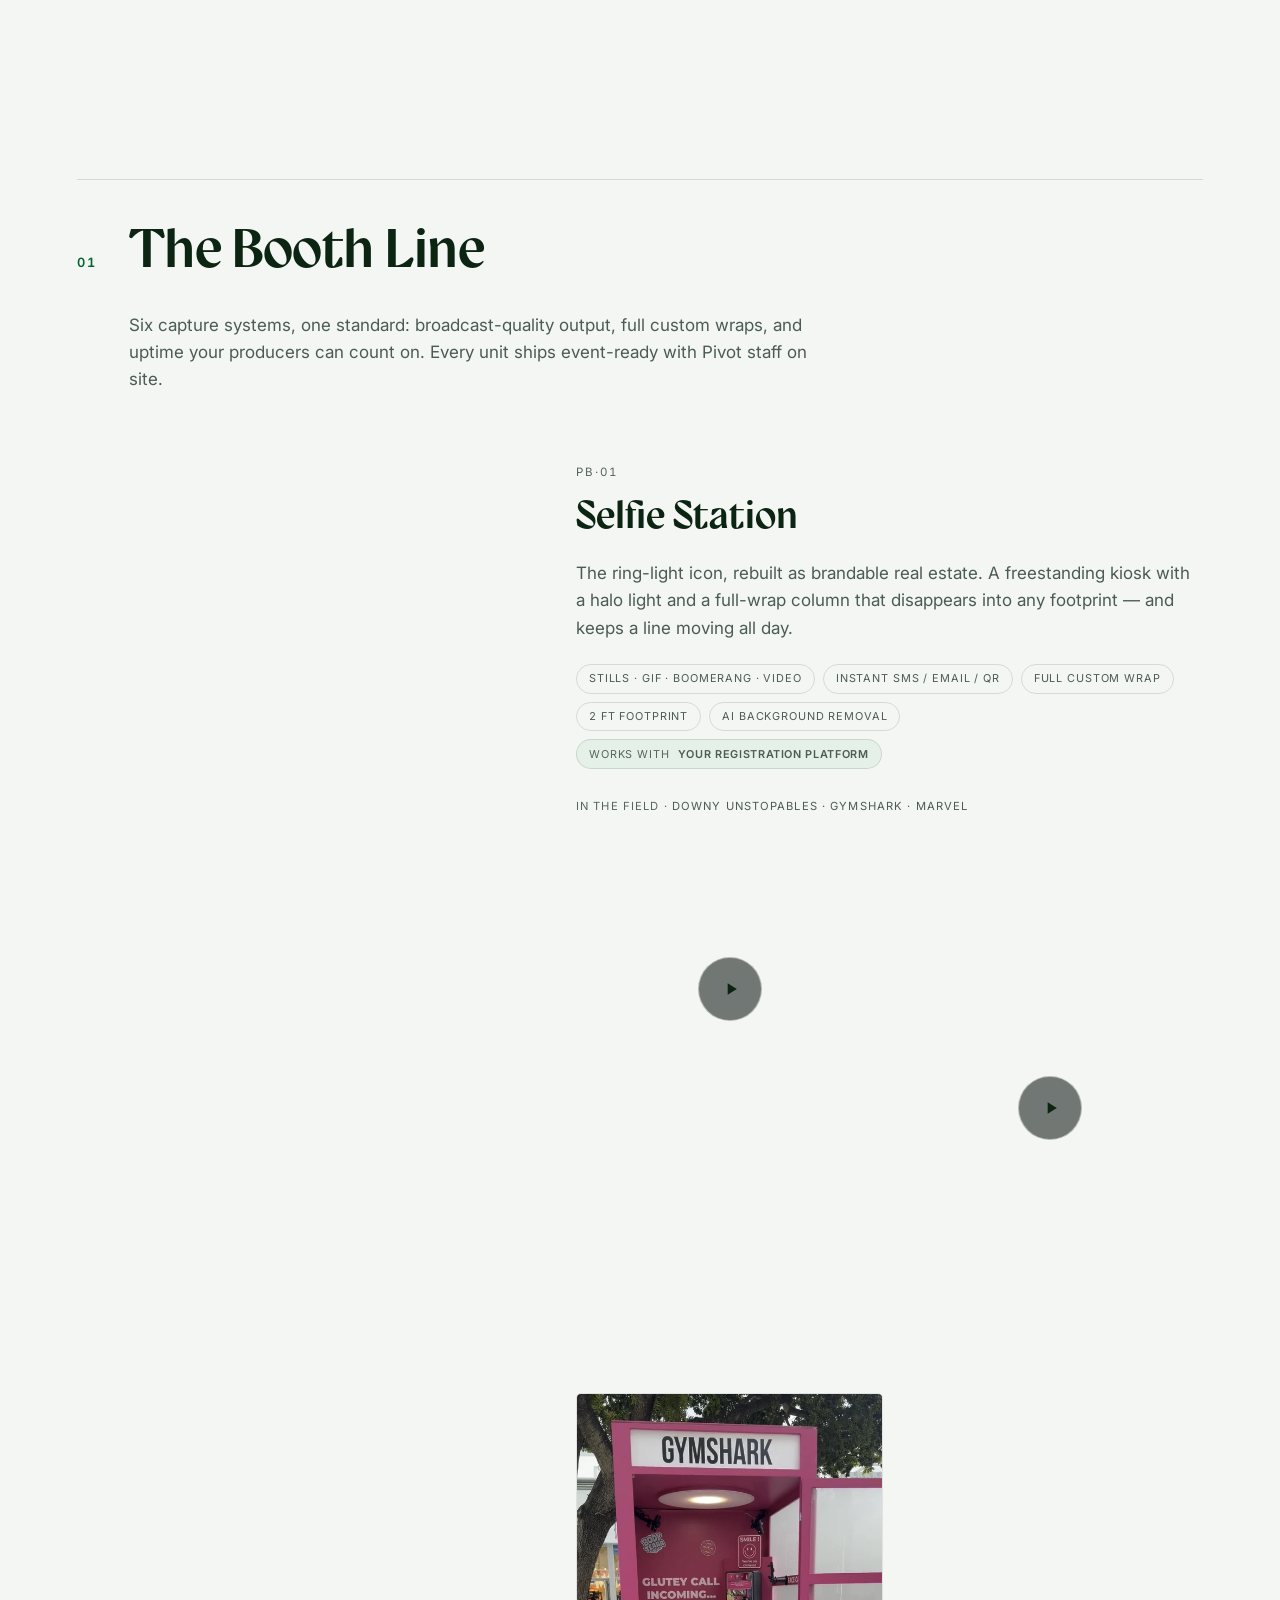
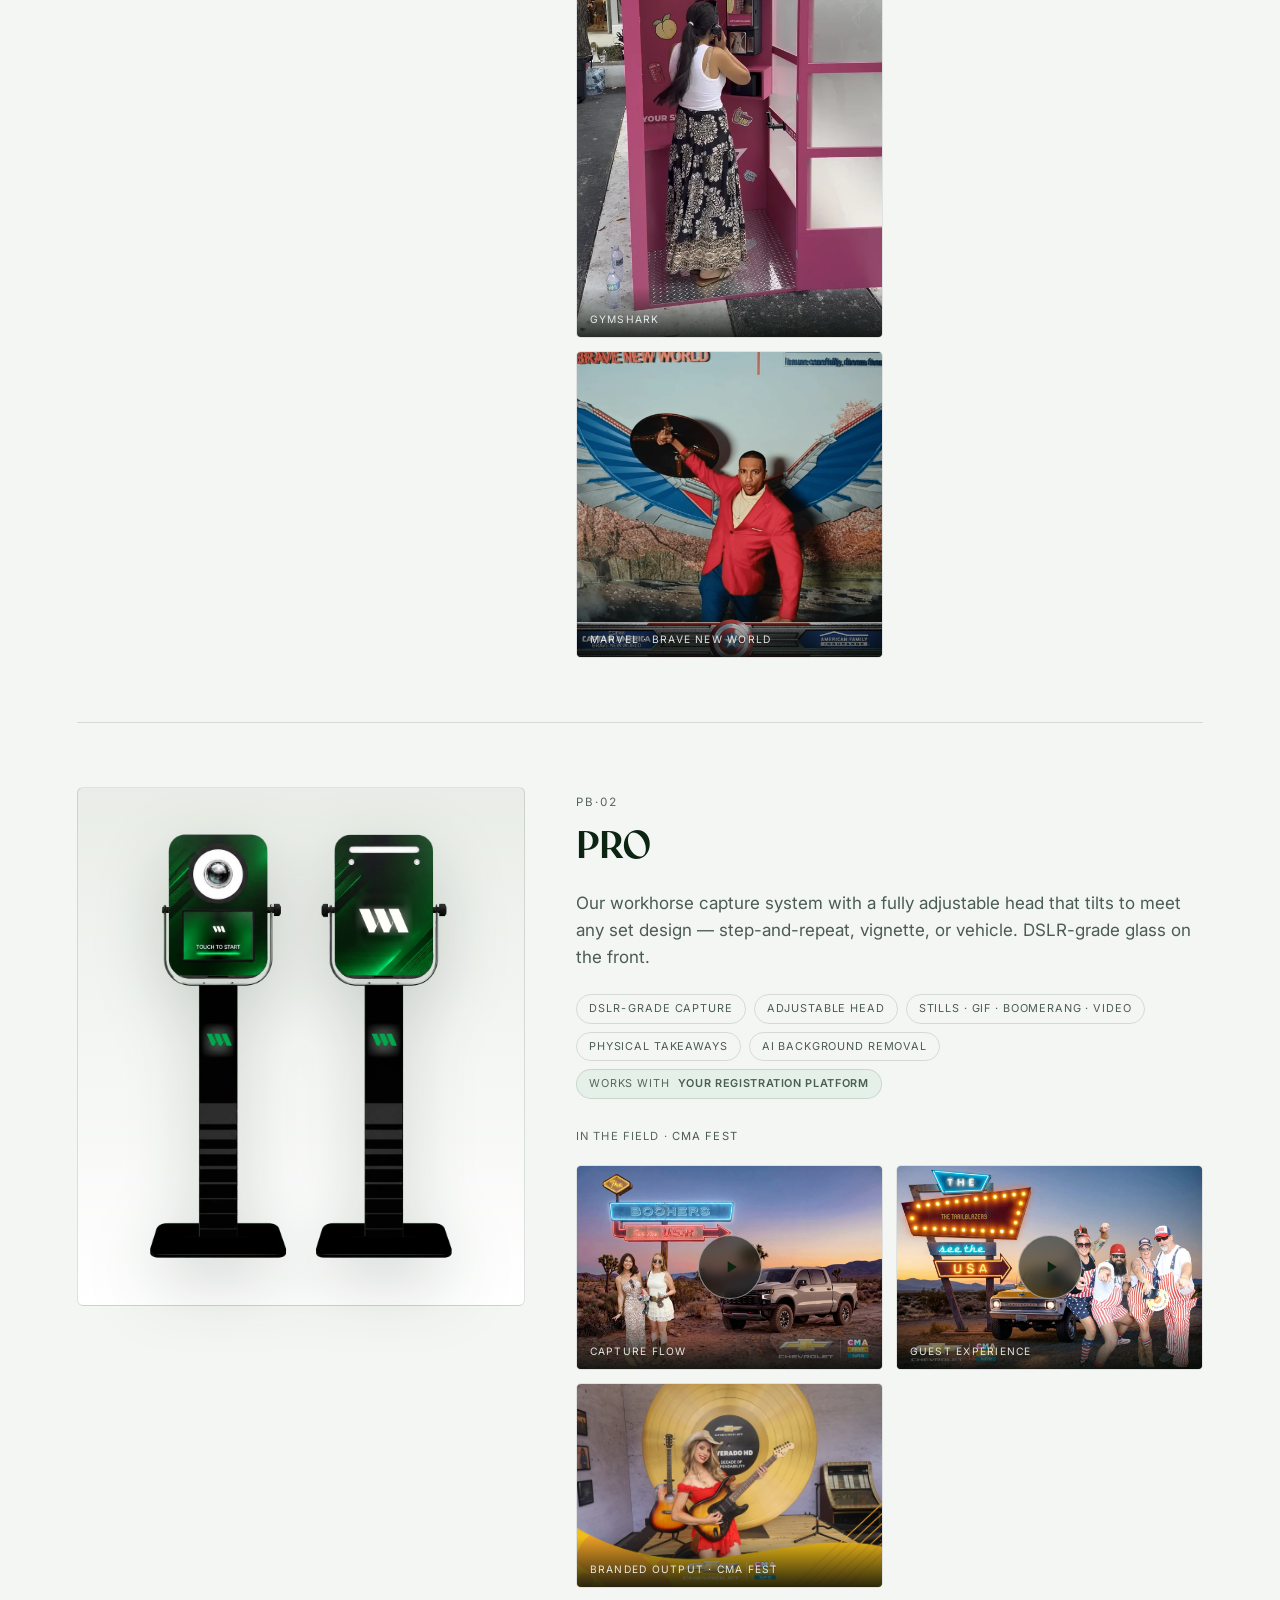
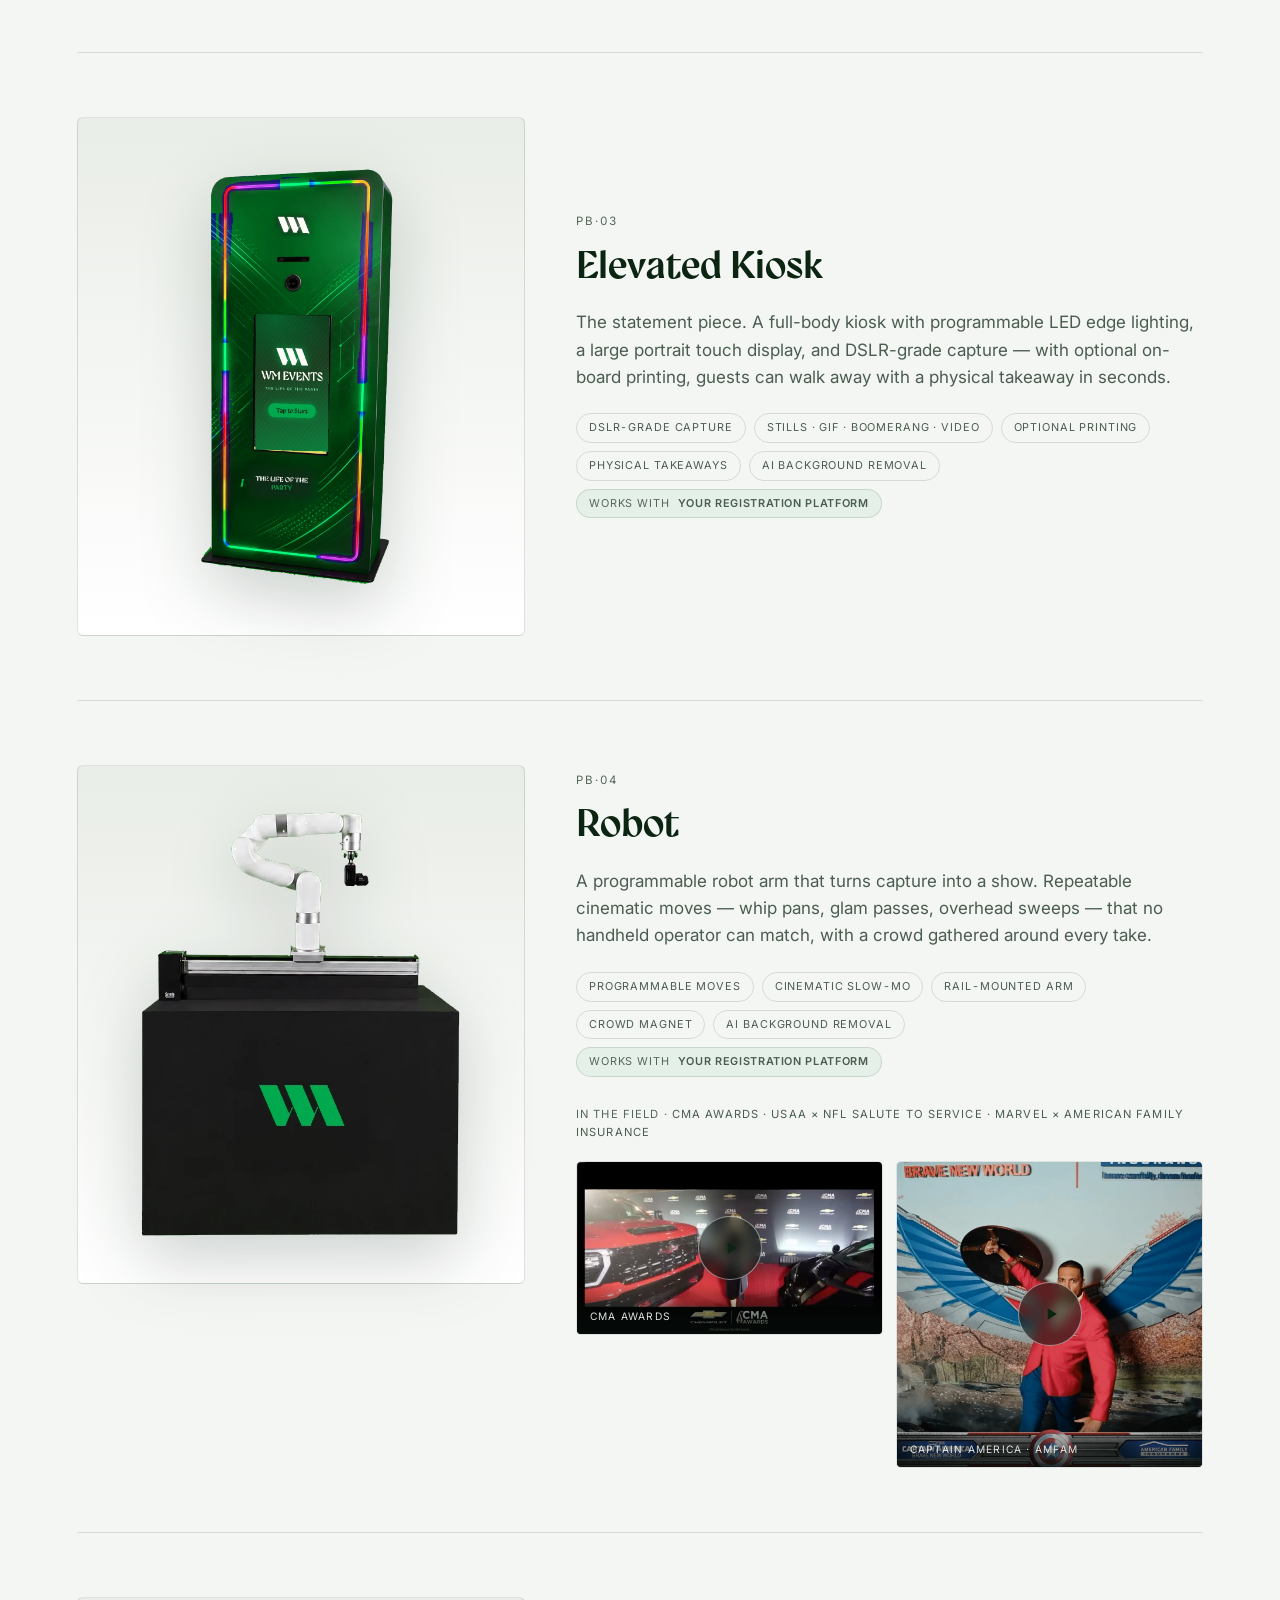
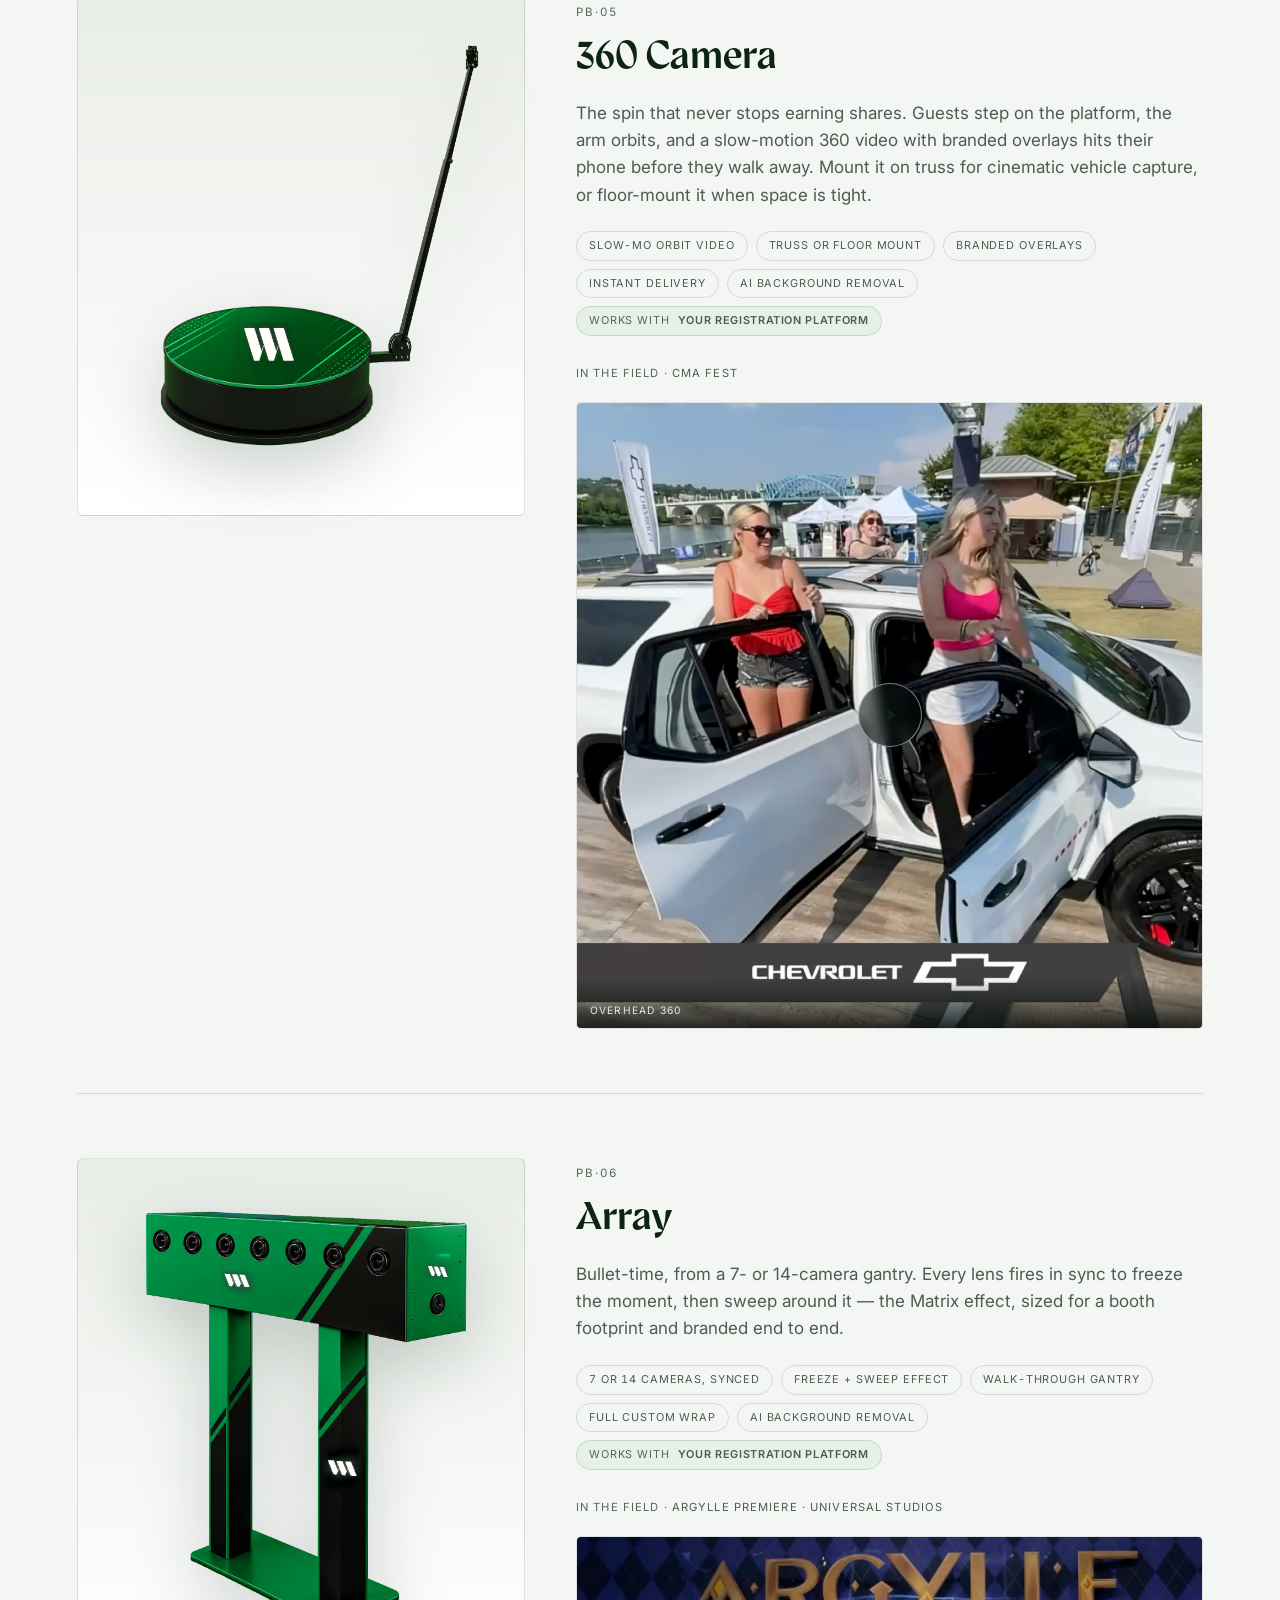
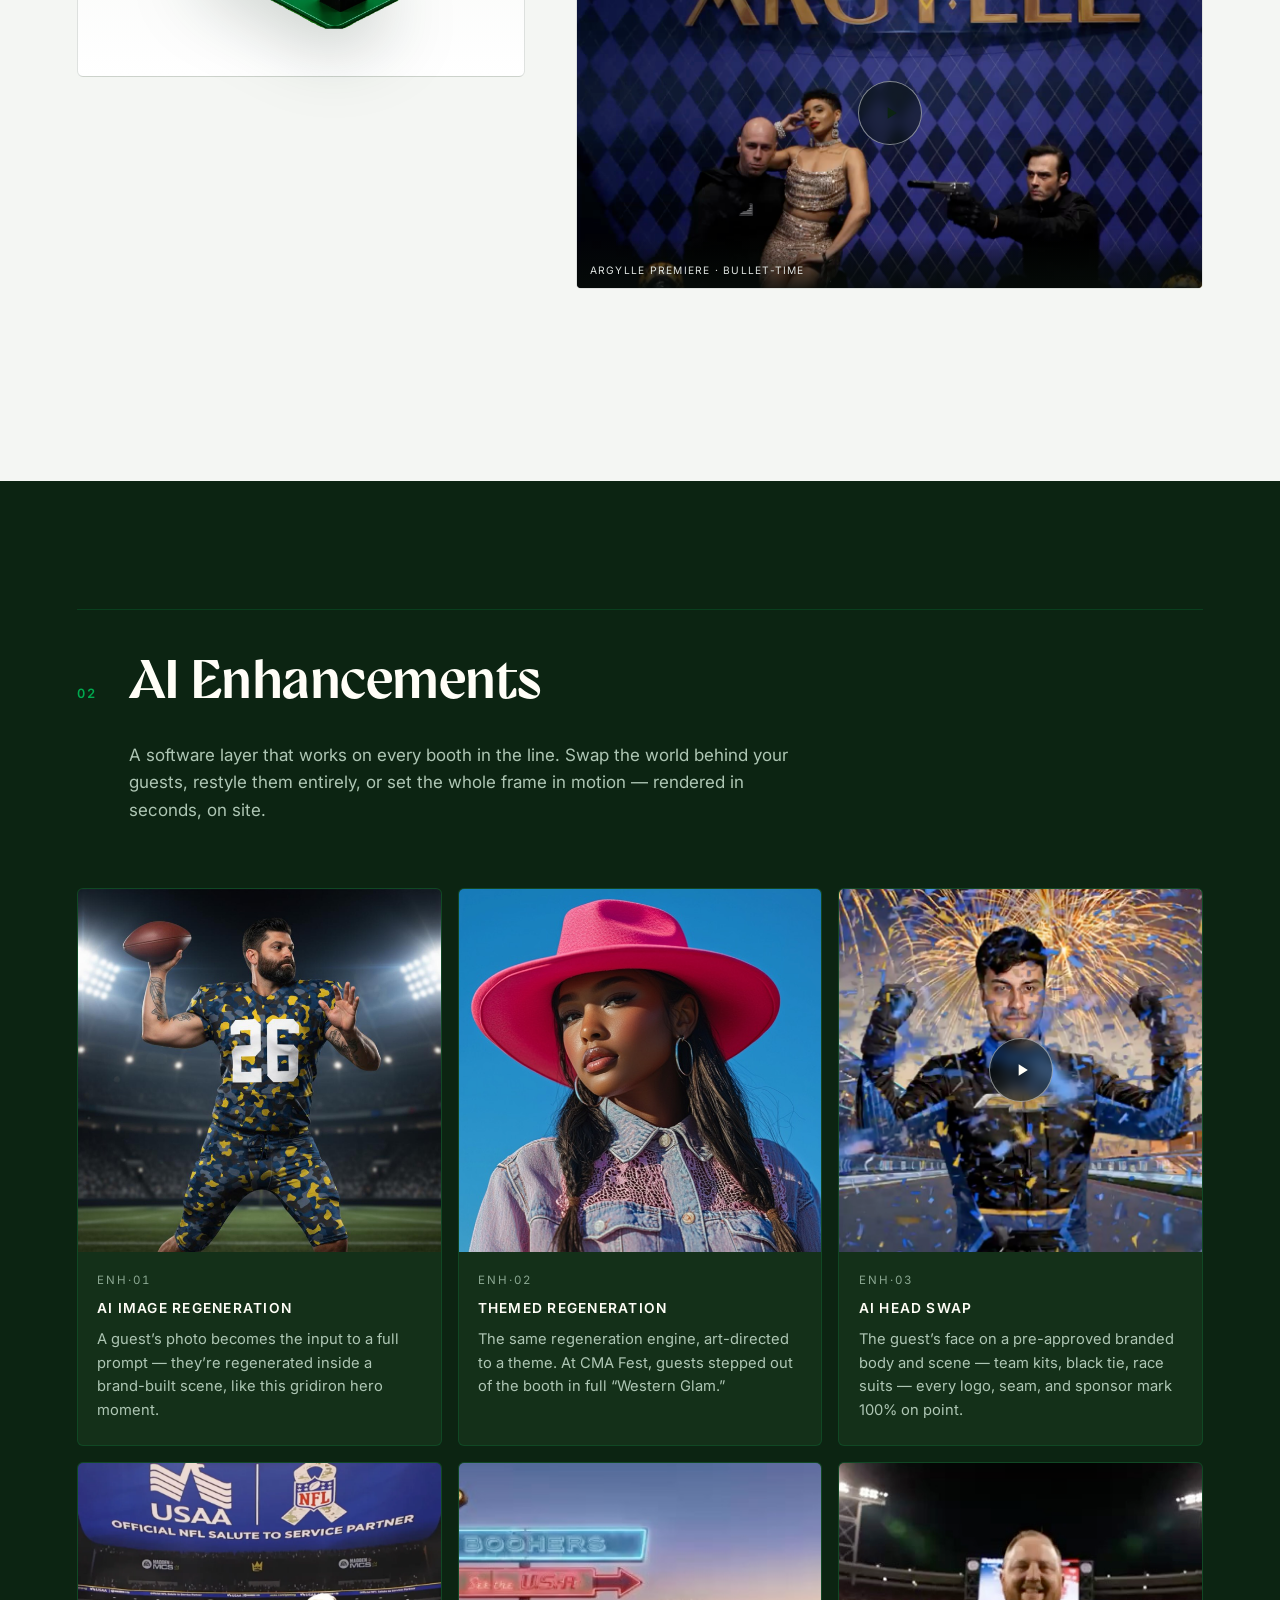
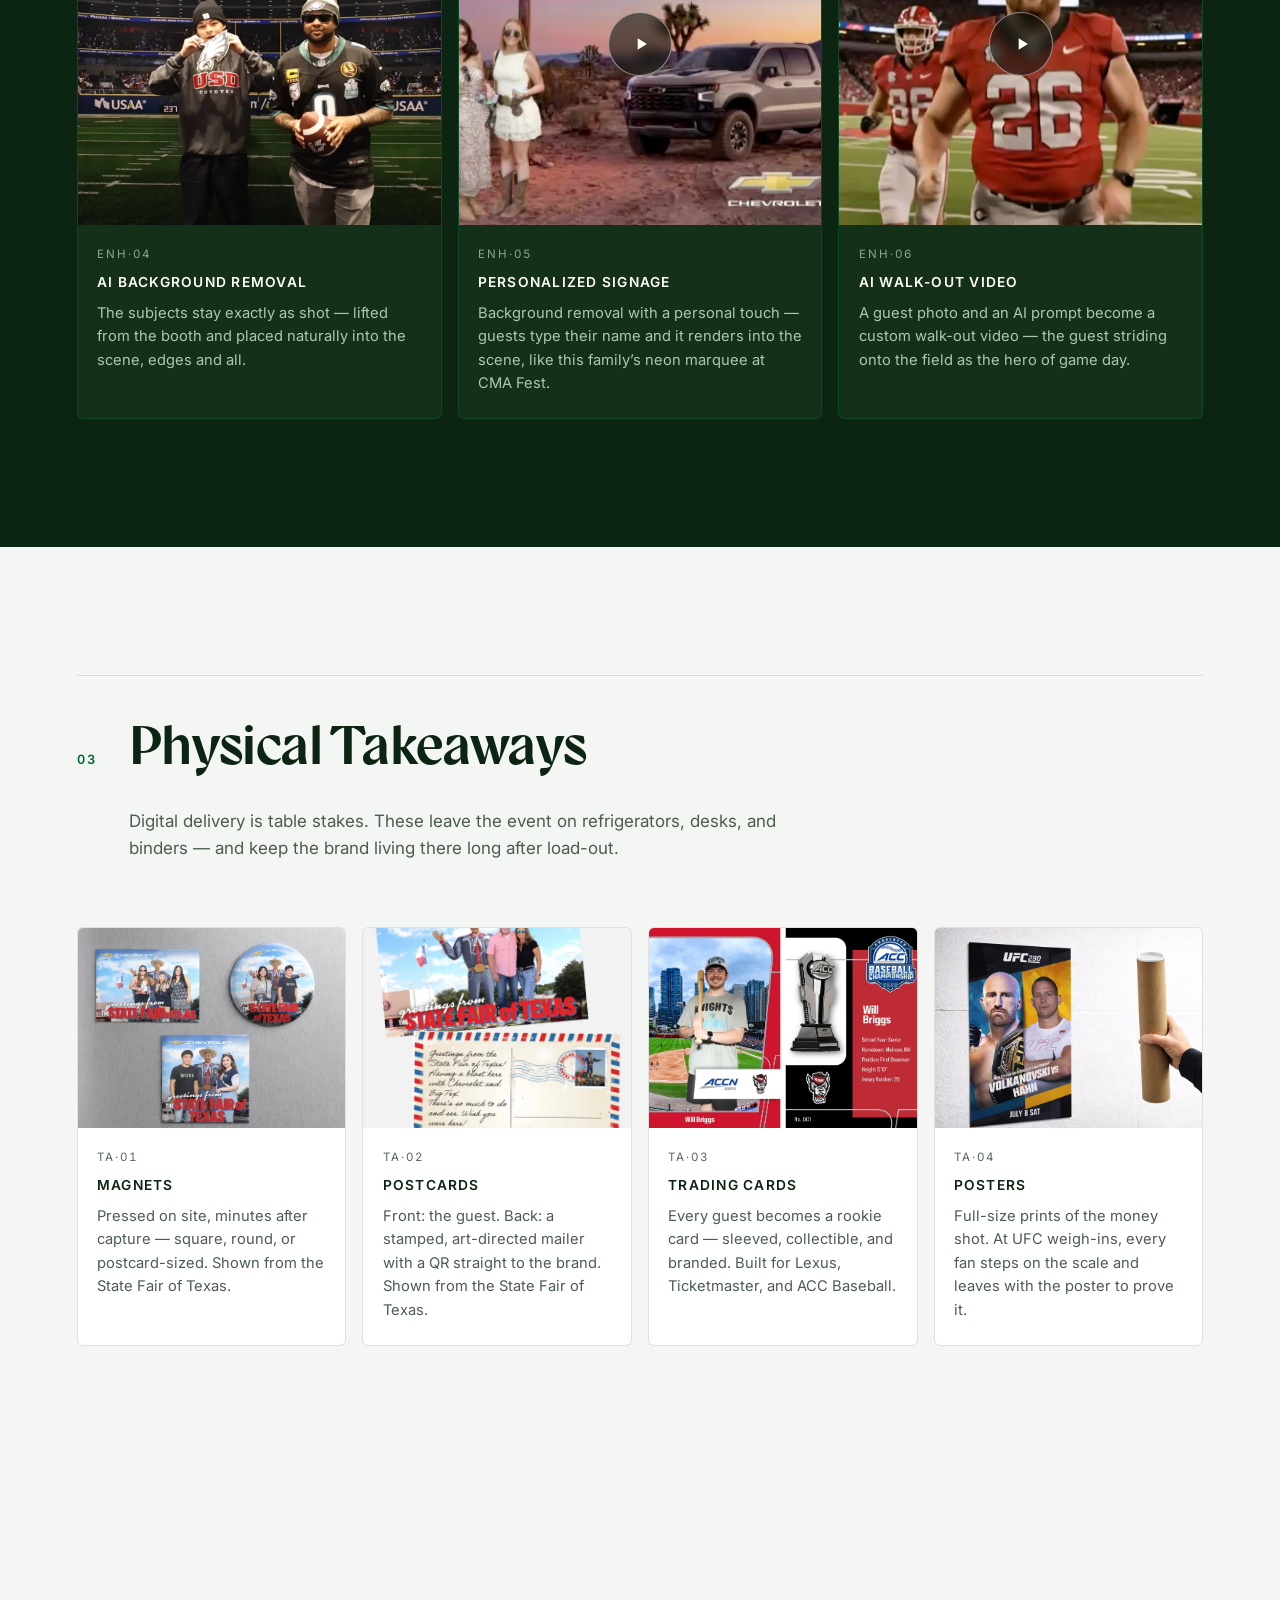
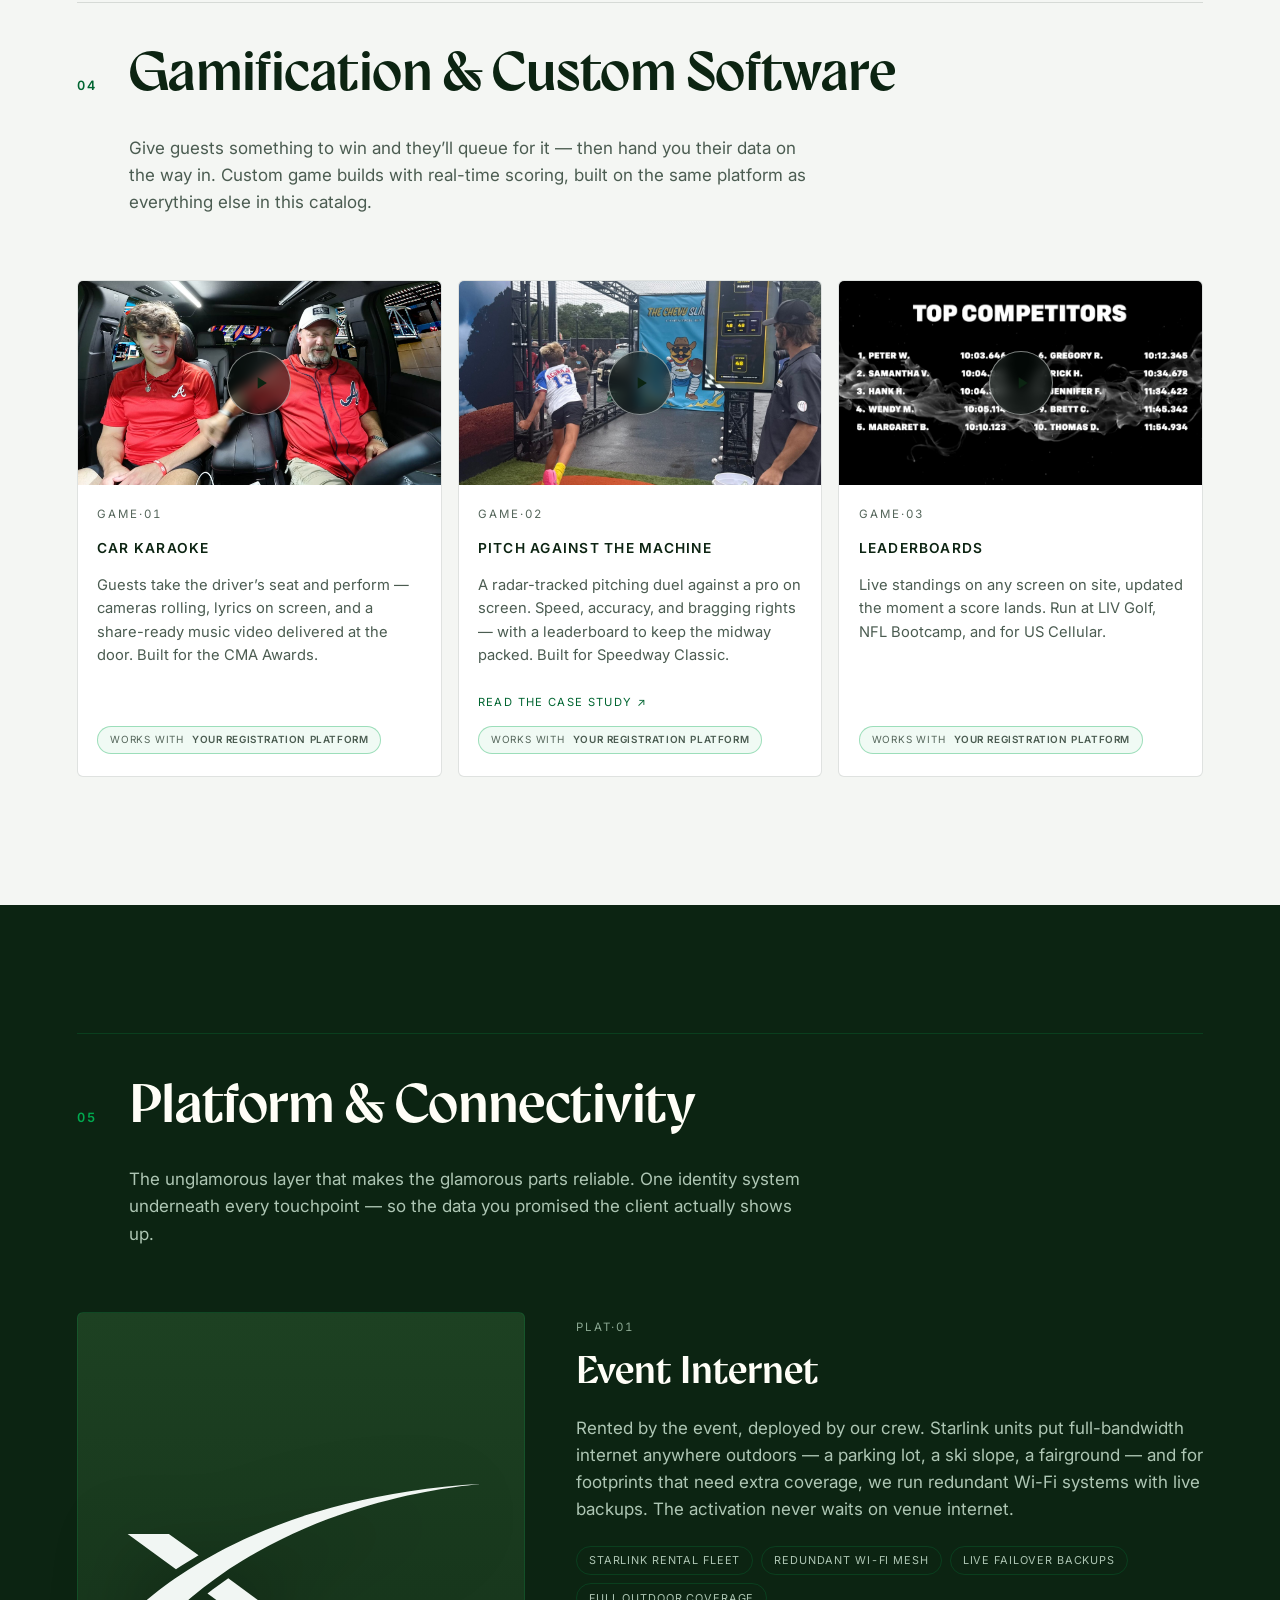
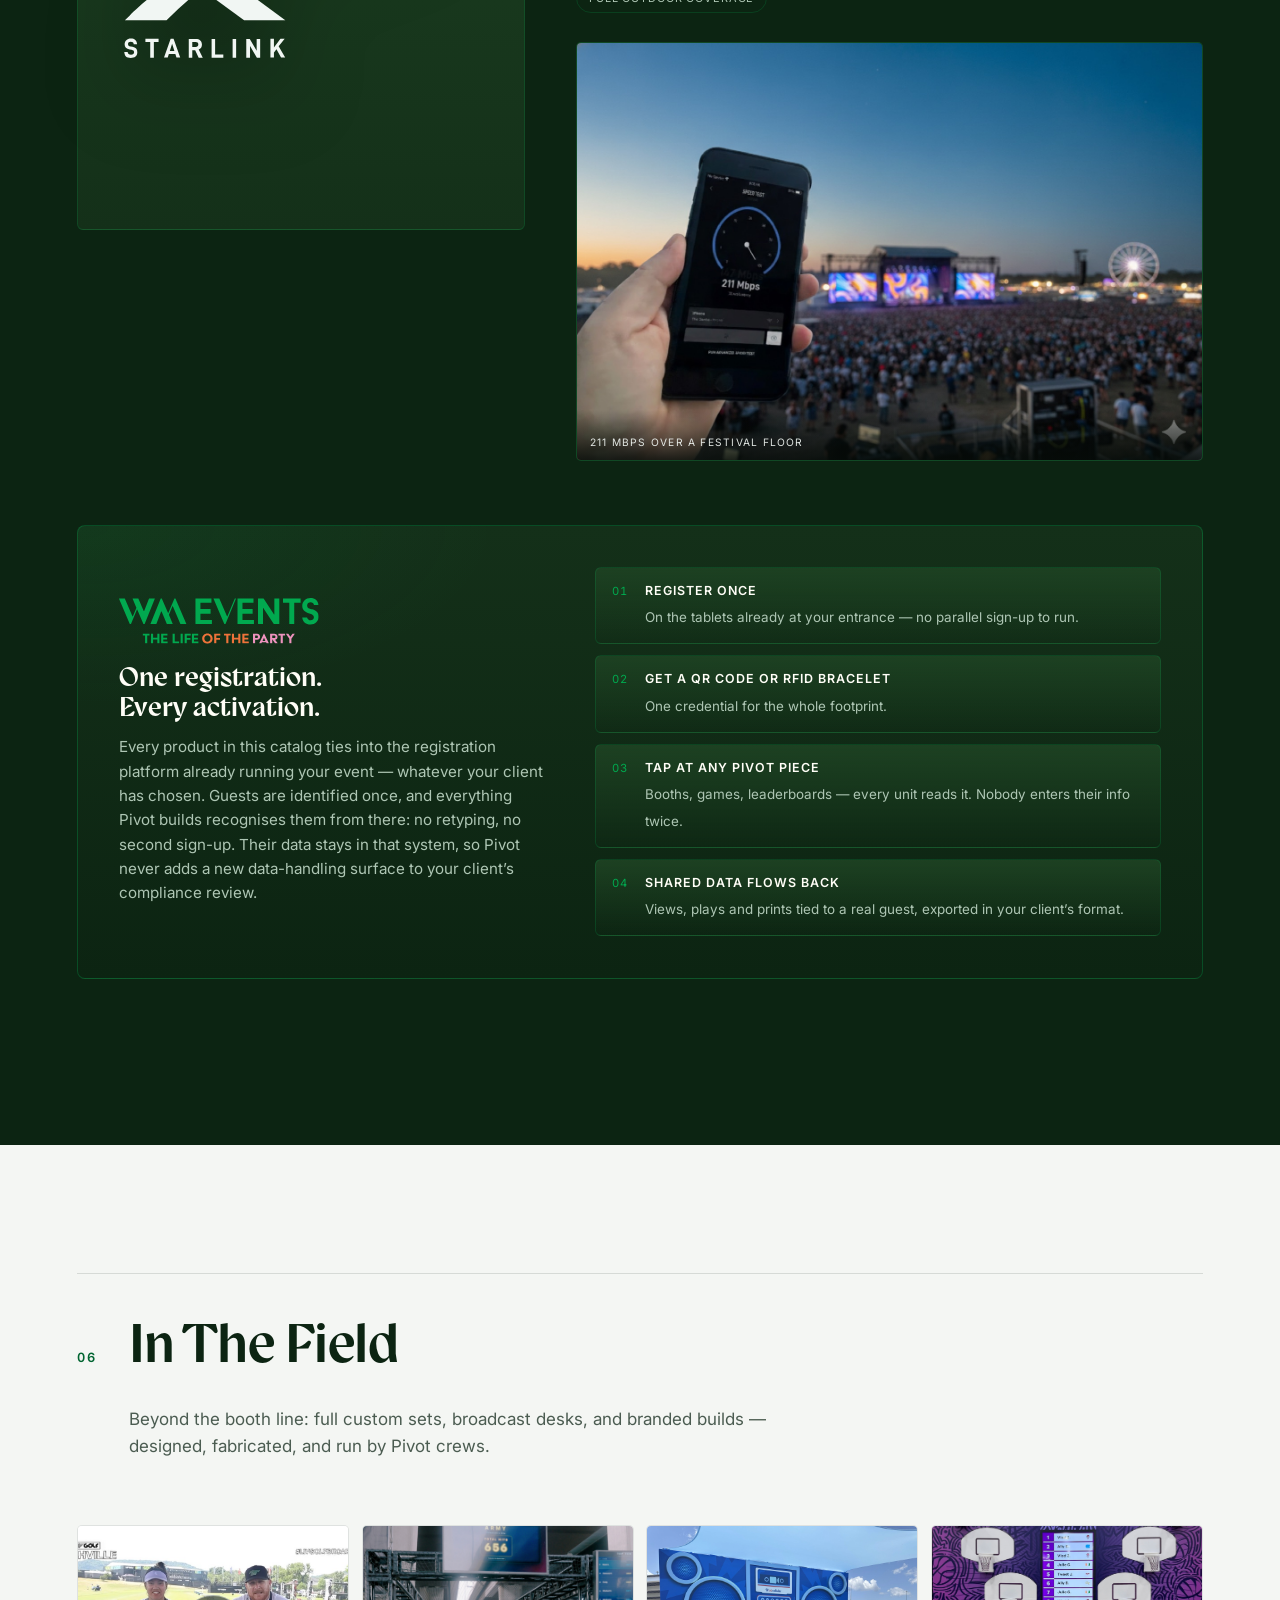
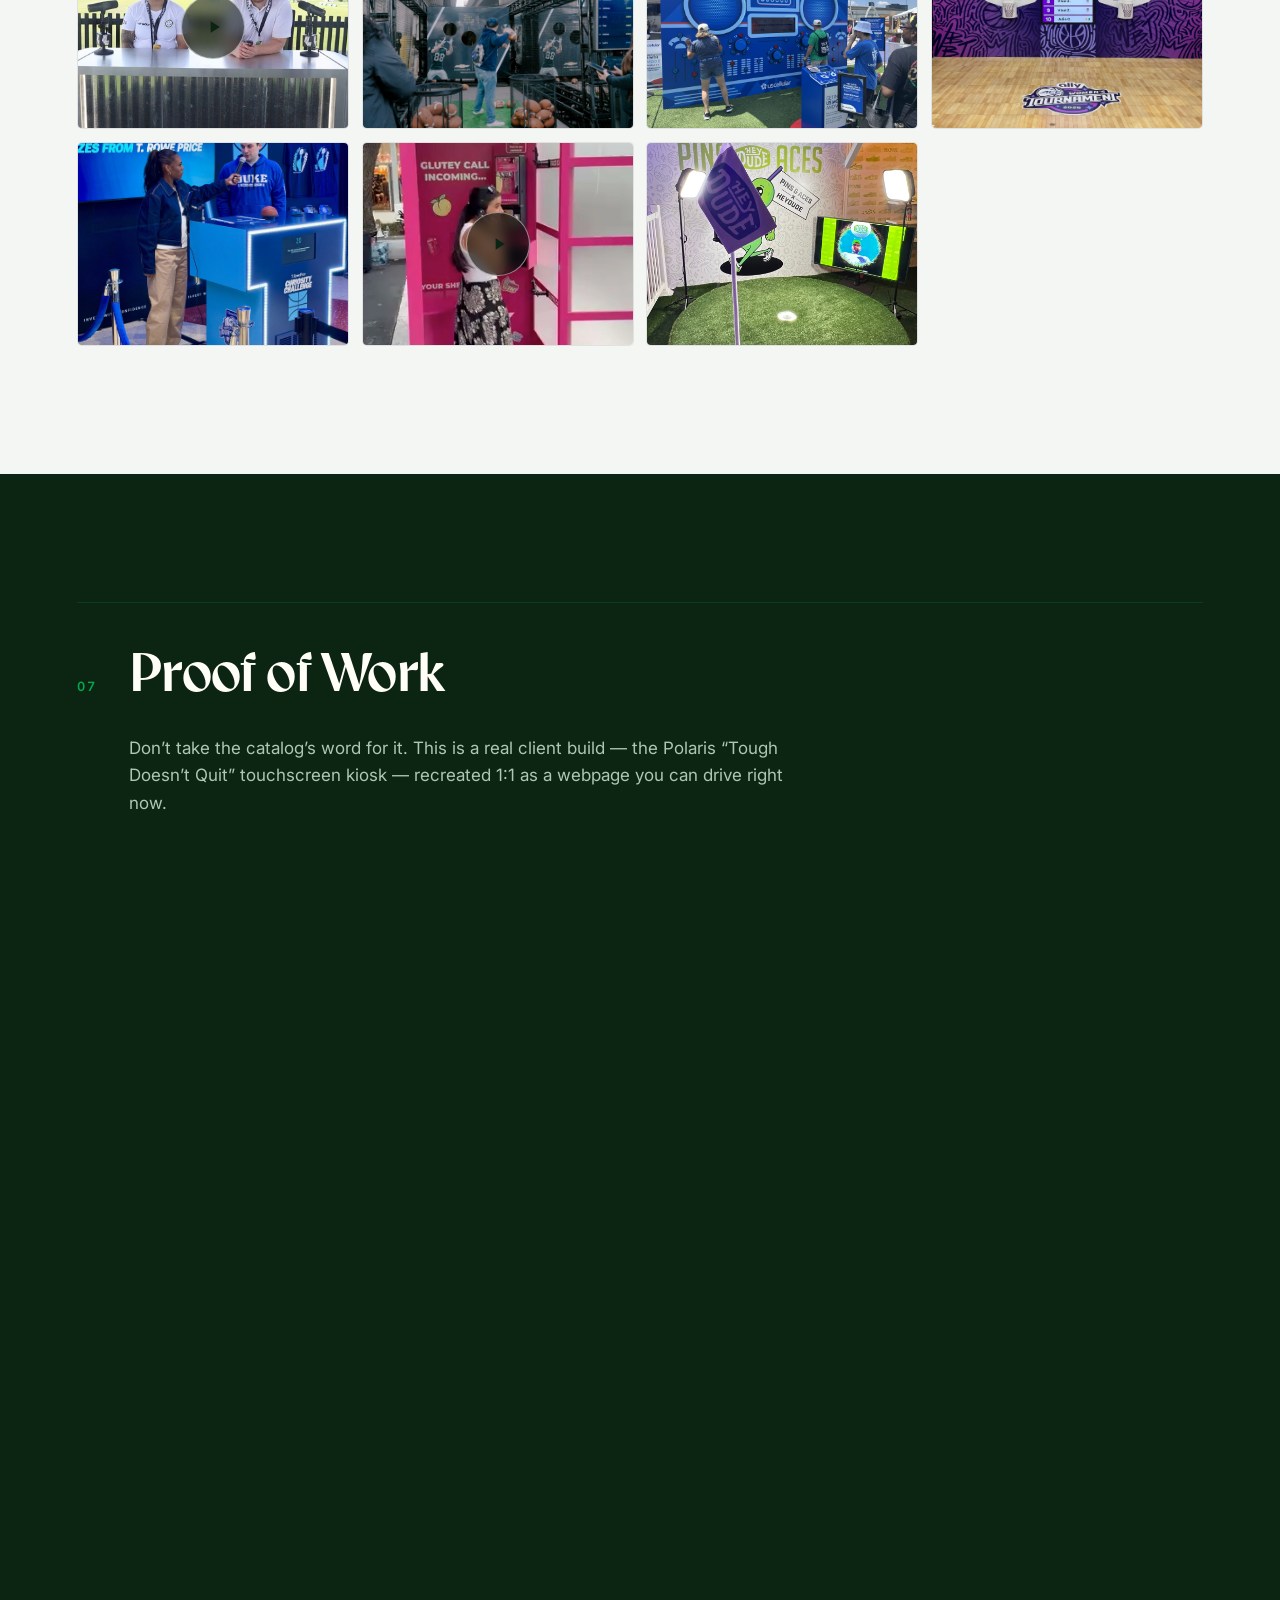
==== commit b76931a6: "Strip embedded generator metadata; stop the quote form losing leads Watermarks No Gemini watermark e" ====
--- a/index.html
+++ b/index.html
@@ -382,6 +382,10 @@
 .cf-status{font-family:var(--mono);font-size:.72rem;letter-spacing:.1em;text-transform:uppercase;color:var(--muted)}
 .cf-status.ok{color:var(--accent)}
 .cf-status.err{color:var(--err)}
+/* the fallback mail link has to be obviously clickable — it is the only route the
+   lead has left when the POST is blocked */
+.cf-status a{color:var(--err);text-decoration:underline;text-underline-offset:3px;font-weight:600}
+.cf-status a:hover{color:var(--accent)}
 
 /* ---------- footer ---------- */
 footer{padding:4rem clamp(1.2rem,6vw,5rem) 3rem;display:flex;flex-wrap:wrap;gap:2rem;align-items:center;justify-content:space-between;border-top:1px solid var(--line);margin-top:clamp(4rem,8vw,6rem)}
@@ -969,20 +973,57 @@
 //       stamp) and switch the slug below. Verified 2026-08-26: wm-events-contact
 //       returns 404, so do NOT flip the slug before it exists — that silently
 //       breaks every quote request.
+//
+// KNOWN BREAKAGE — the form cannot submit from anywhere but the original domain.
+// The function answers every preflight with a hardcoded
+//     access-control-allow-origin: https://pivotxp.github.io
+// regardless of who asked, so the browser blocks the POST from any other host and
+// the catch below fires. Server-side fix: echo the request Origin when it is on the
+// allowlist, e.g.
+//     const ALLOWED = ['https://pivotxp.github.io','https://kpscriptz.github.io']
+//     const origin  = req.headers.get('Origin')
+//     'Access-Control-Allow-Origin': ALLOWED.includes(origin) ? origin : ALLOWED[0]
+// on BOTH the OPTIONS response and the POST response. Until then the mailto
+// fallback below is what actually gets the lead to Tommy.
+const CONTACT_TO='tommy@pivotxp.com';
 const qf=document.getElementById('quoteForm');
 if(qf){
   const st=document.getElementById('cfStatus'),btn=qf.querySelector('.cf-submit');
+  // If the POST can't get through, hand the visitor a pre-filled mail draft rather
+  // than a dead end — a quote request is too expensive to drop on a network error.
+  const mailtoFor=d=>{
+    const body=[
+      `Name: ${d.name}`,
+      `Email: ${d.email}`,
+      d.phone?`Phone: ${d.phone}`:null,
+      '',
+      d.comments||'(no details given)'
+    ].filter(v=>v!==null).join('\n');
+    return 'mailto:'+CONTACT_TO
+      +'?subject='+encodeURIComponent('Quote request — '+d.name)
+      +'&body='+encodeURIComponent(body.slice(0,1500));
+  };
   qf.addEventListener('submit',async e=>{
     e.preventDefault();
     const d=Object.fromEntries(new FormData(qf).entries());
     if(!d.name.trim()||!/^[^@\s]+@[^@\s]+\.[^@\s]+$/.test(d.email)){st.textContent='Name and a valid email, please';st.className='cf-status err';return}
+    if(d.website){st.textContent='Sent — we’ll be in touch shortly';st.className='cf-status ok';qf.reset();return} // honeypot
+    delete d.website;
     btn.disabled=true;st.textContent='Sending…';st.className='cf-status';
     try{
       const r=await fetch('https://jlgvaejxydcteciqzgub.supabase.co/functions/v1/jack-morton-contact',{
         method:'POST',headers:{'Content-Type':'application/json'},body:JSON.stringify(d)});
-      if(!r.ok)throw new Error();
+      if(!r.ok)throw new Error('HTTP '+r.status);
       st.textContent='Sent — we’ll be in touch shortly';st.className='cf-status ok';qf.reset();
-    }catch(_){st.textContent='Something hiccuped — email tommy@pivotxp.com instead';st.className='cf-status err'}
+    }catch(_){
+      st.className='cf-status err';
+      st.innerHTML='';
+      st.append('Couldn’t reach the server — ');
+      const a=document.createElement('a');
+      a.href=mailtoFor(d);
+      a.textContent='send it from your mail app instead →';
+      st.append(a);
+    }
     btn.disabled=false;
   });
 }
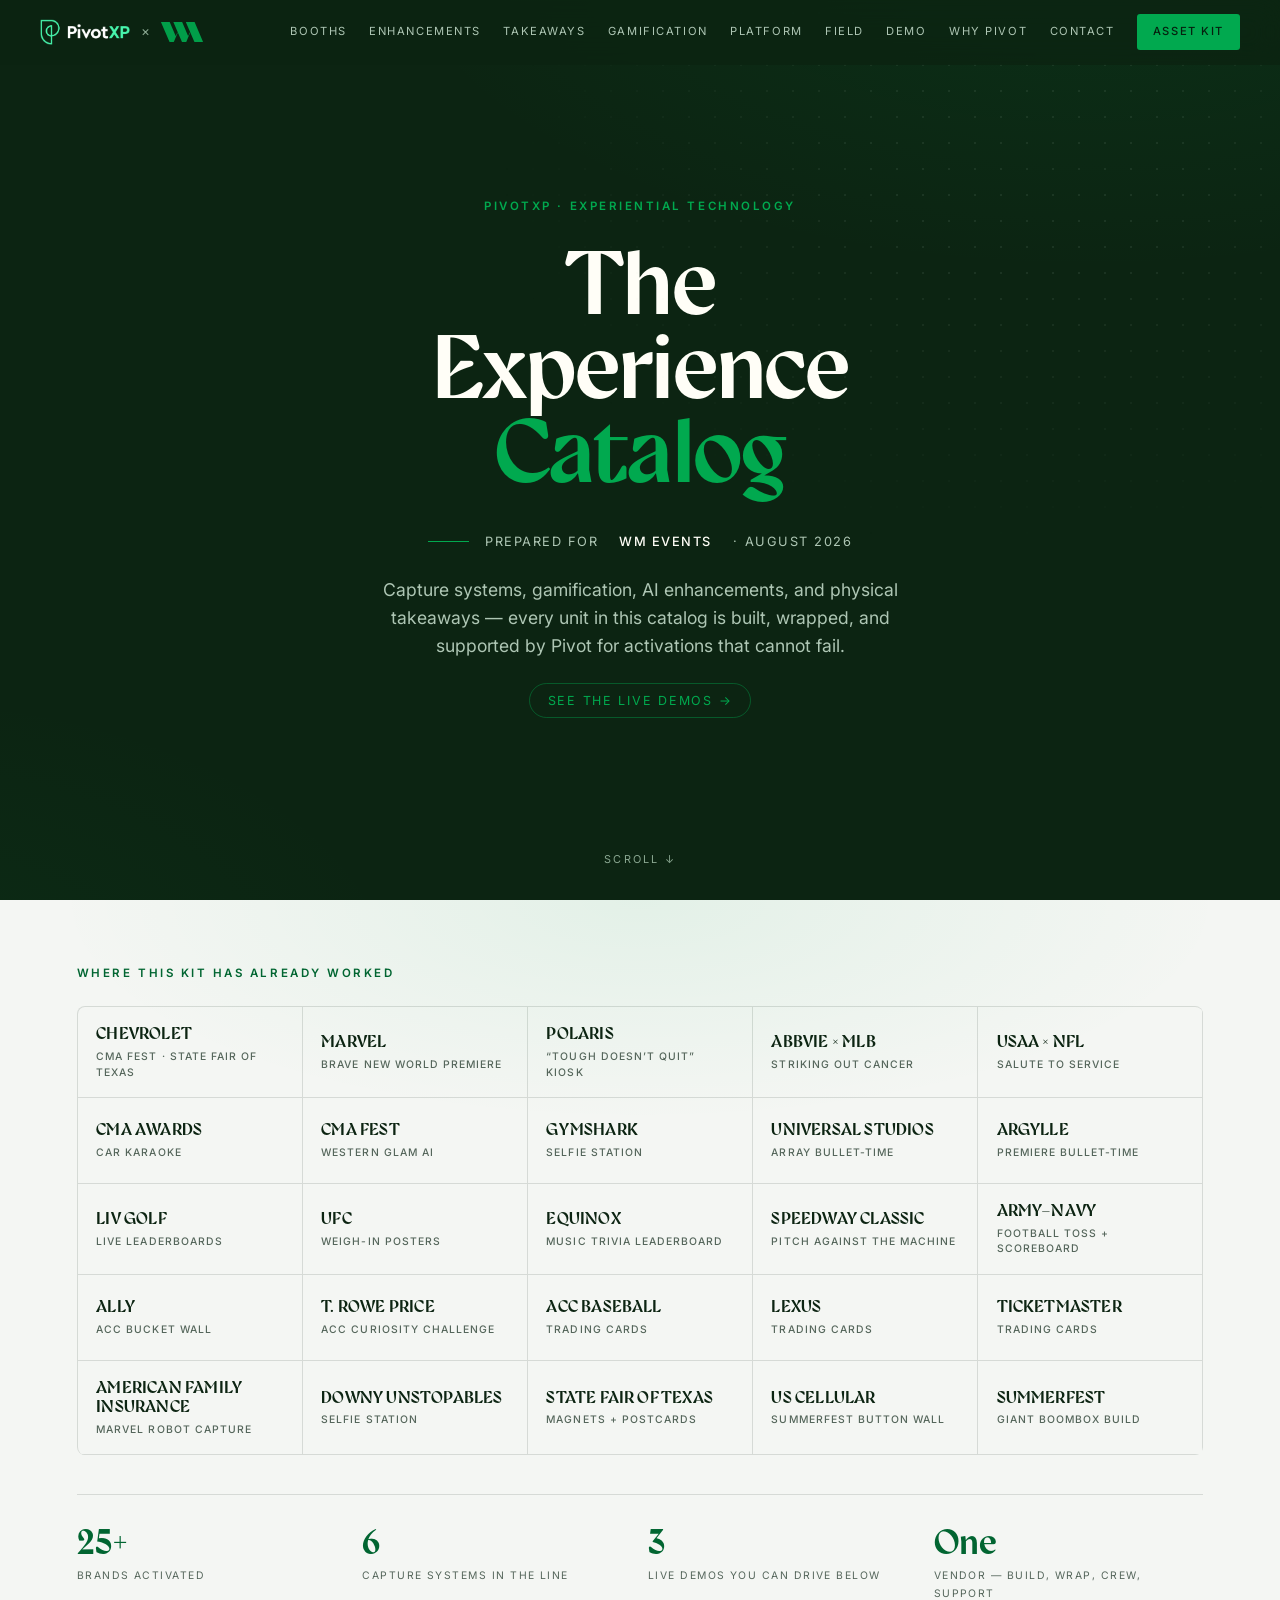
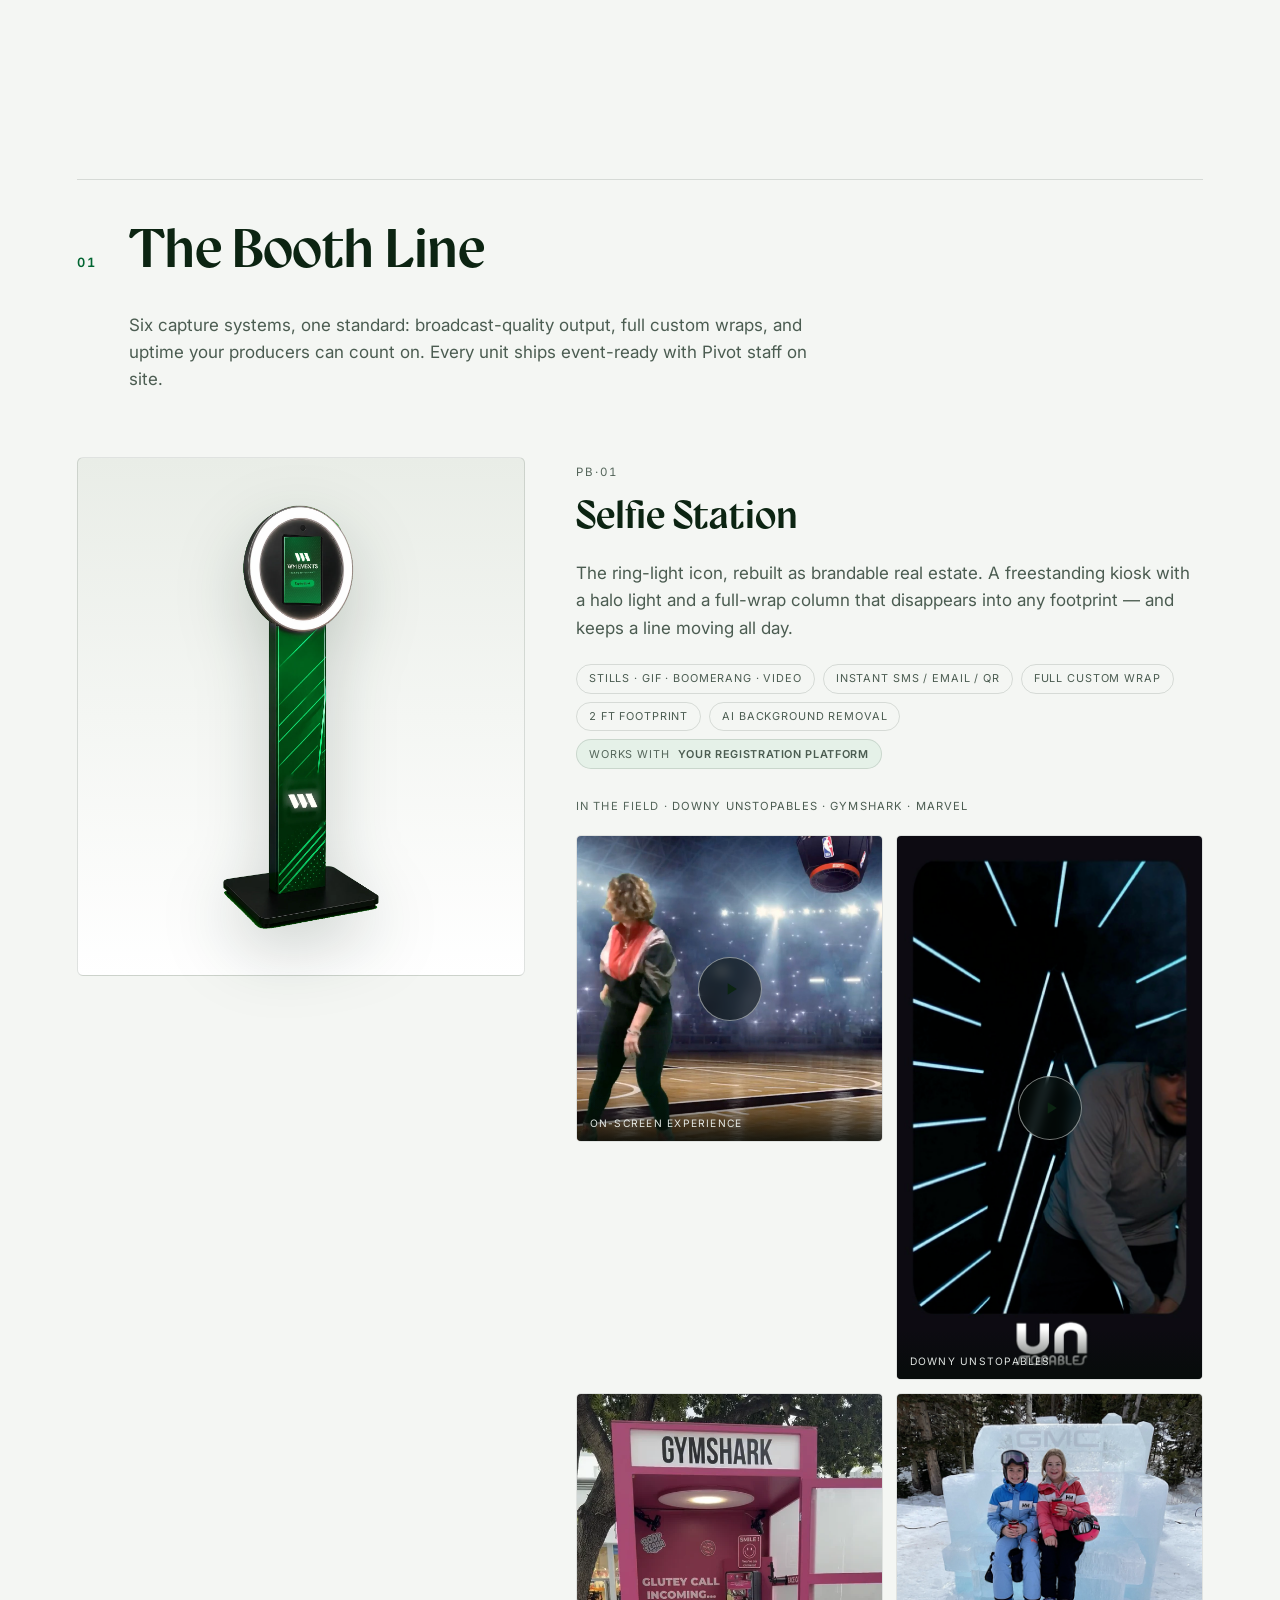
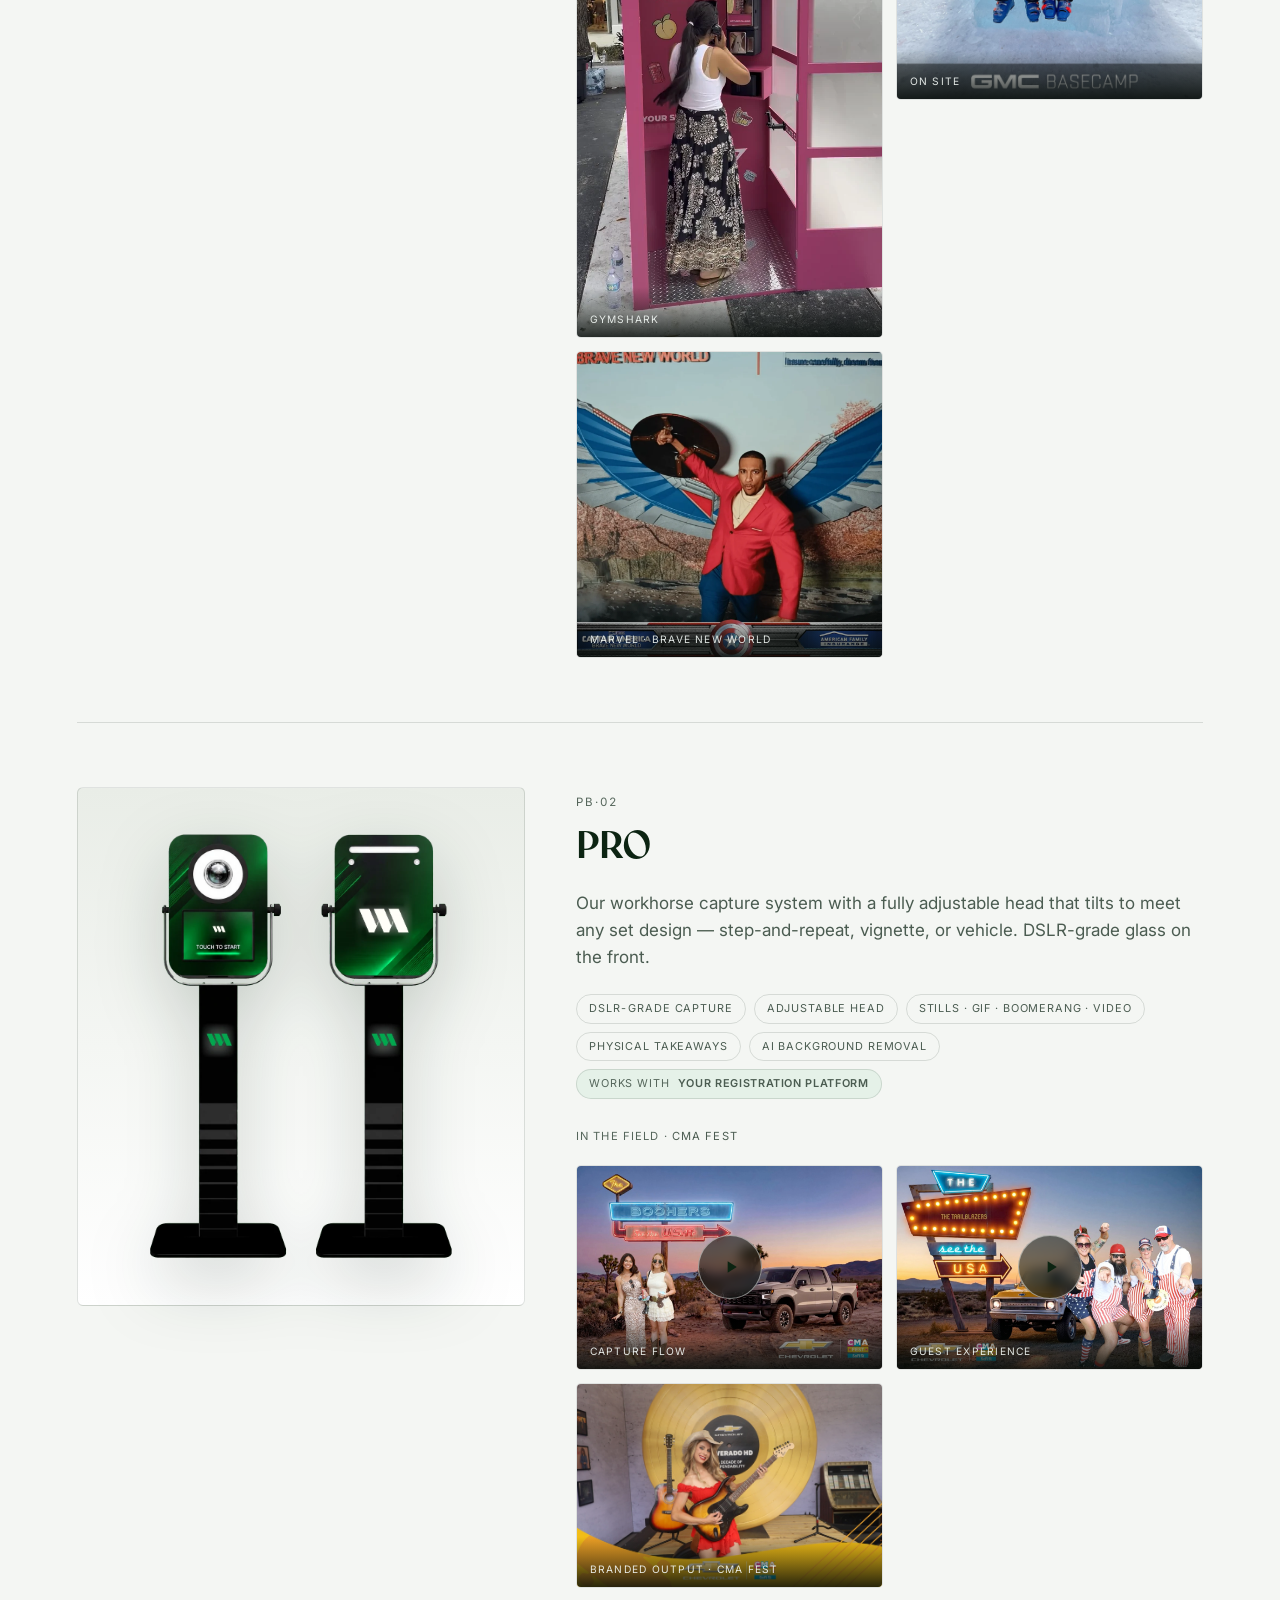
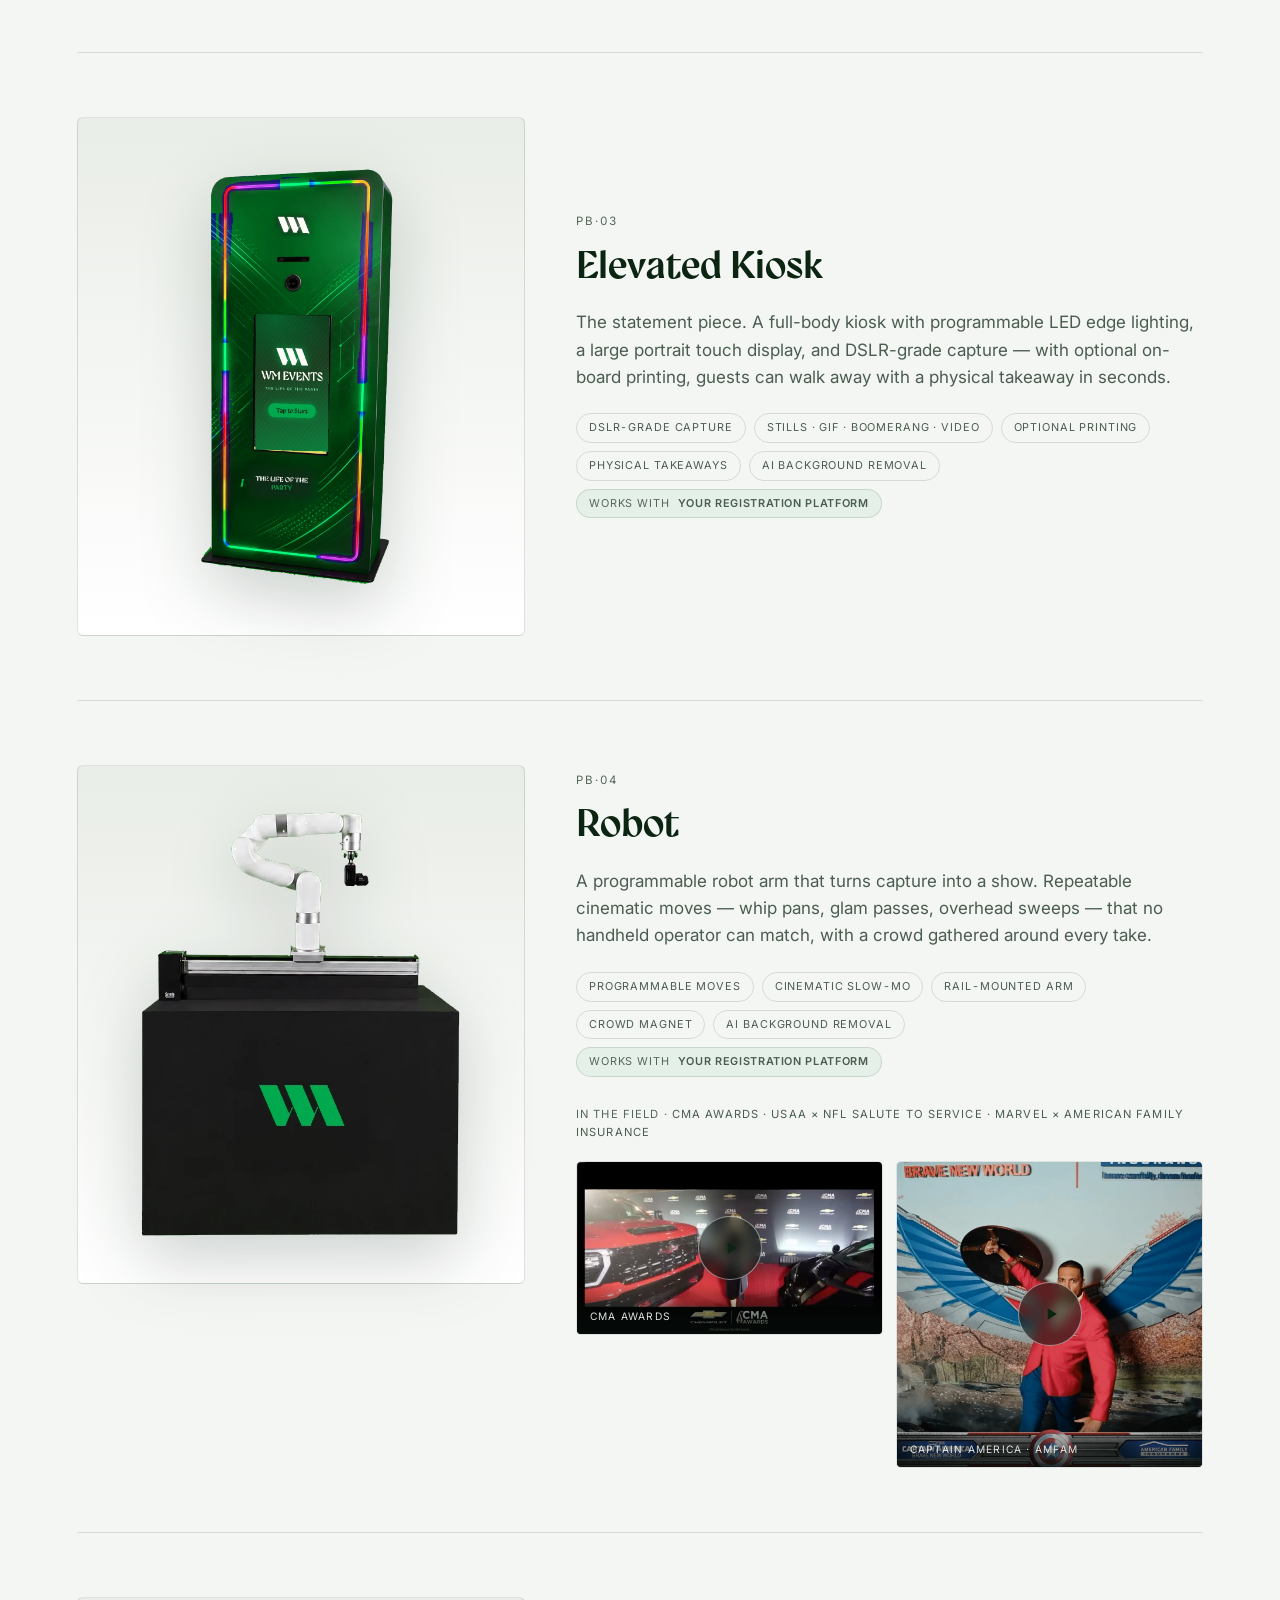
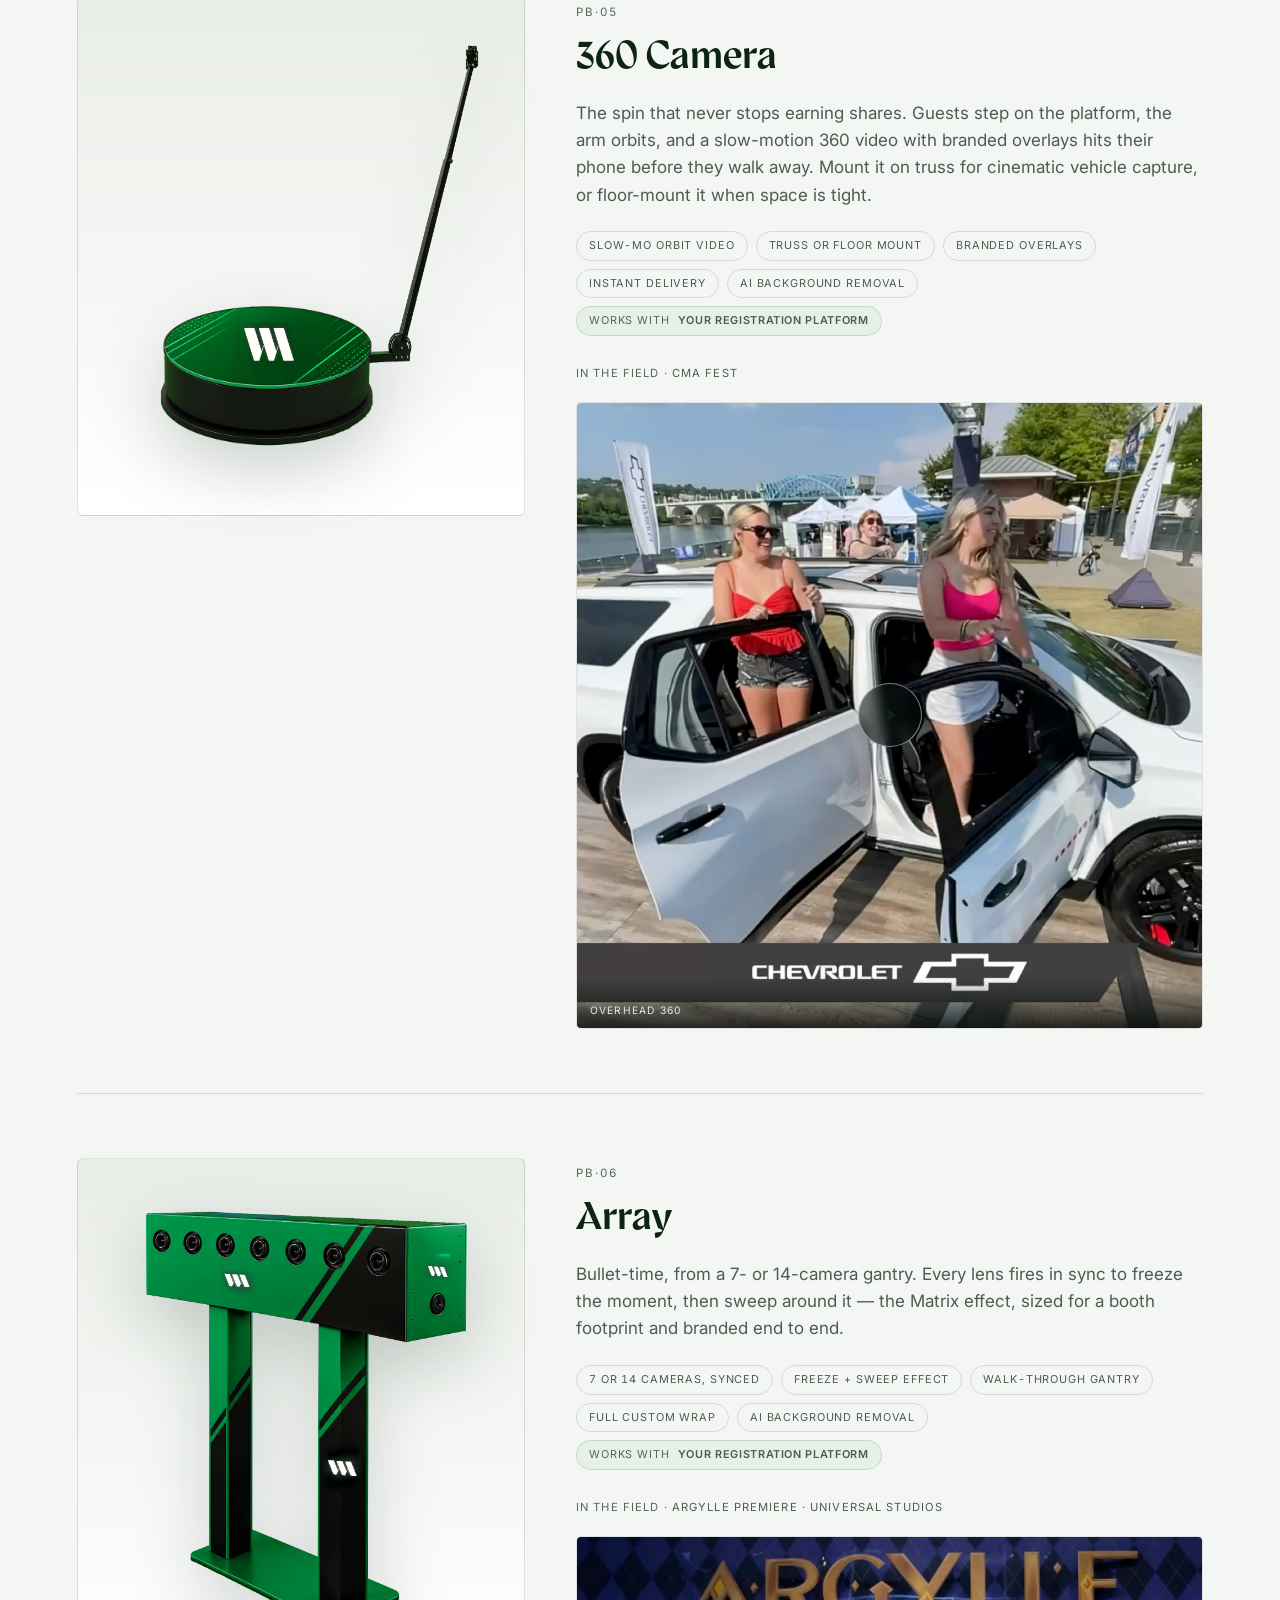
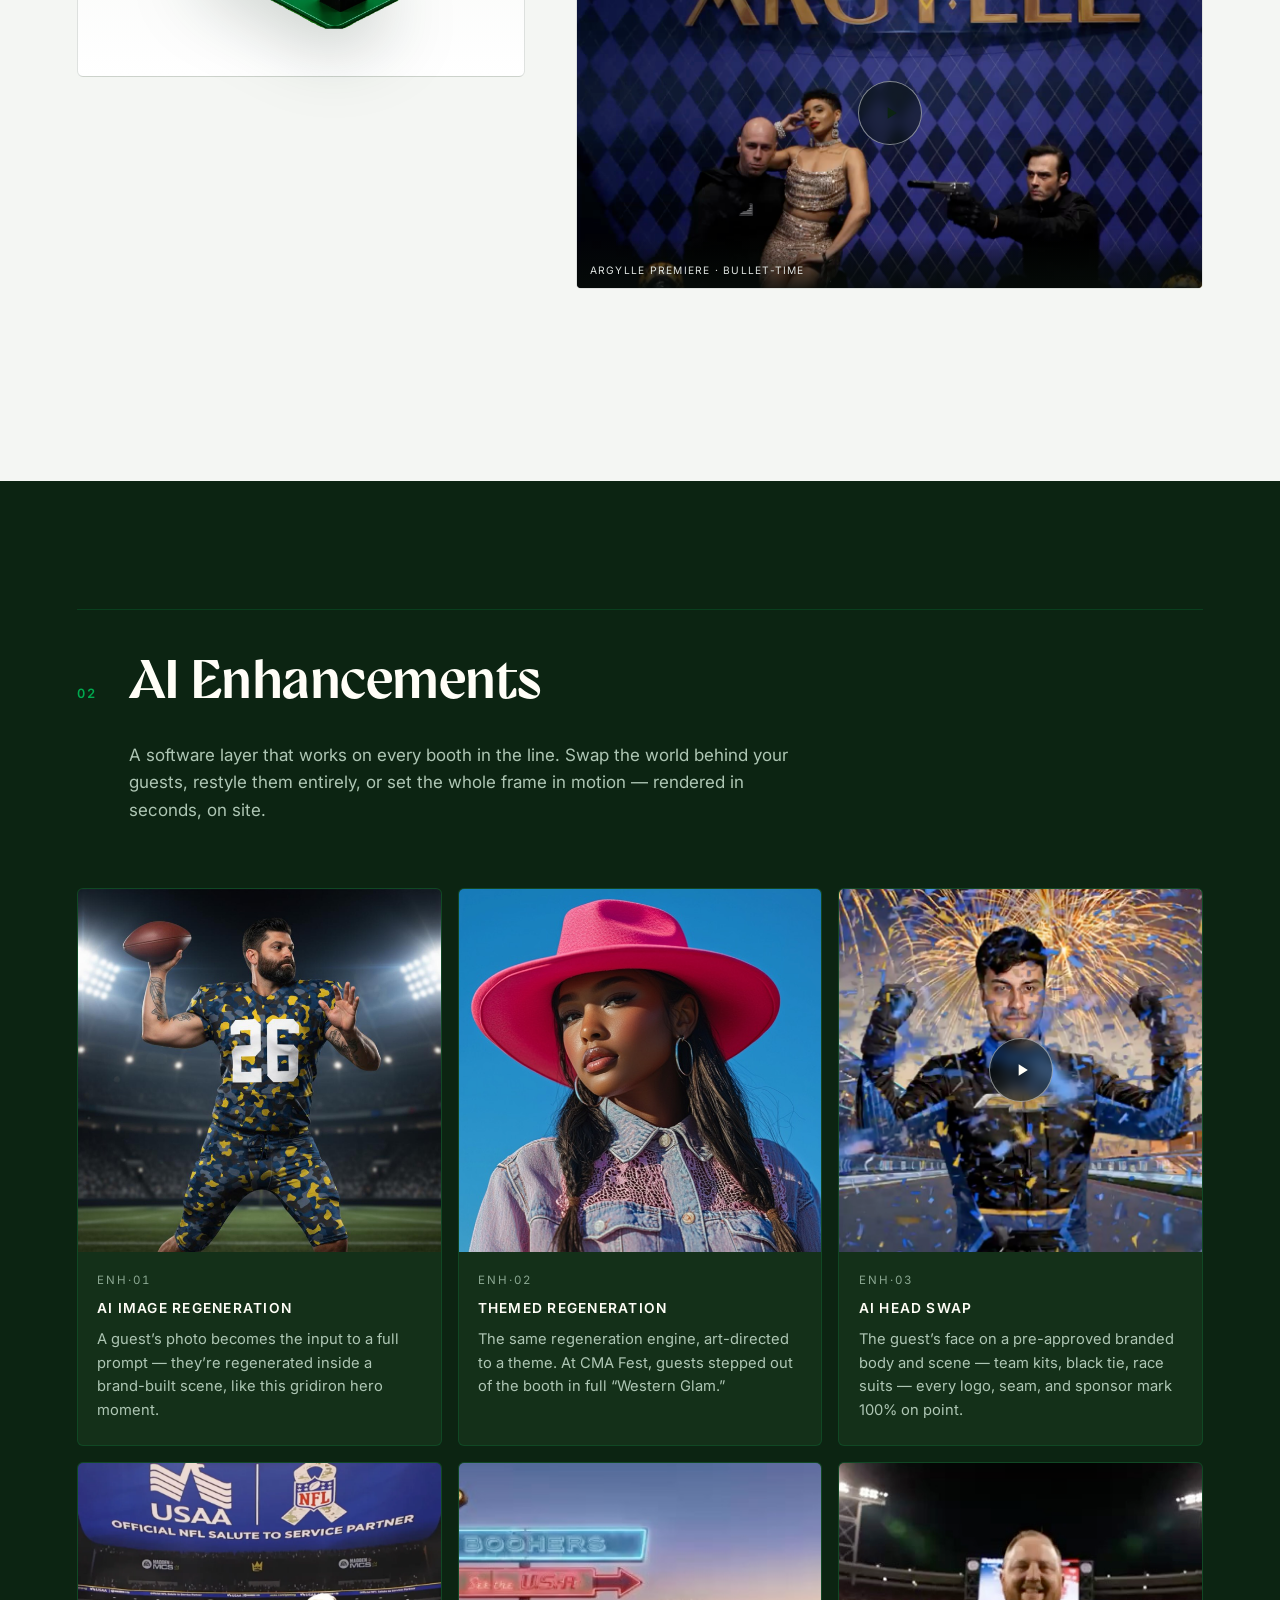
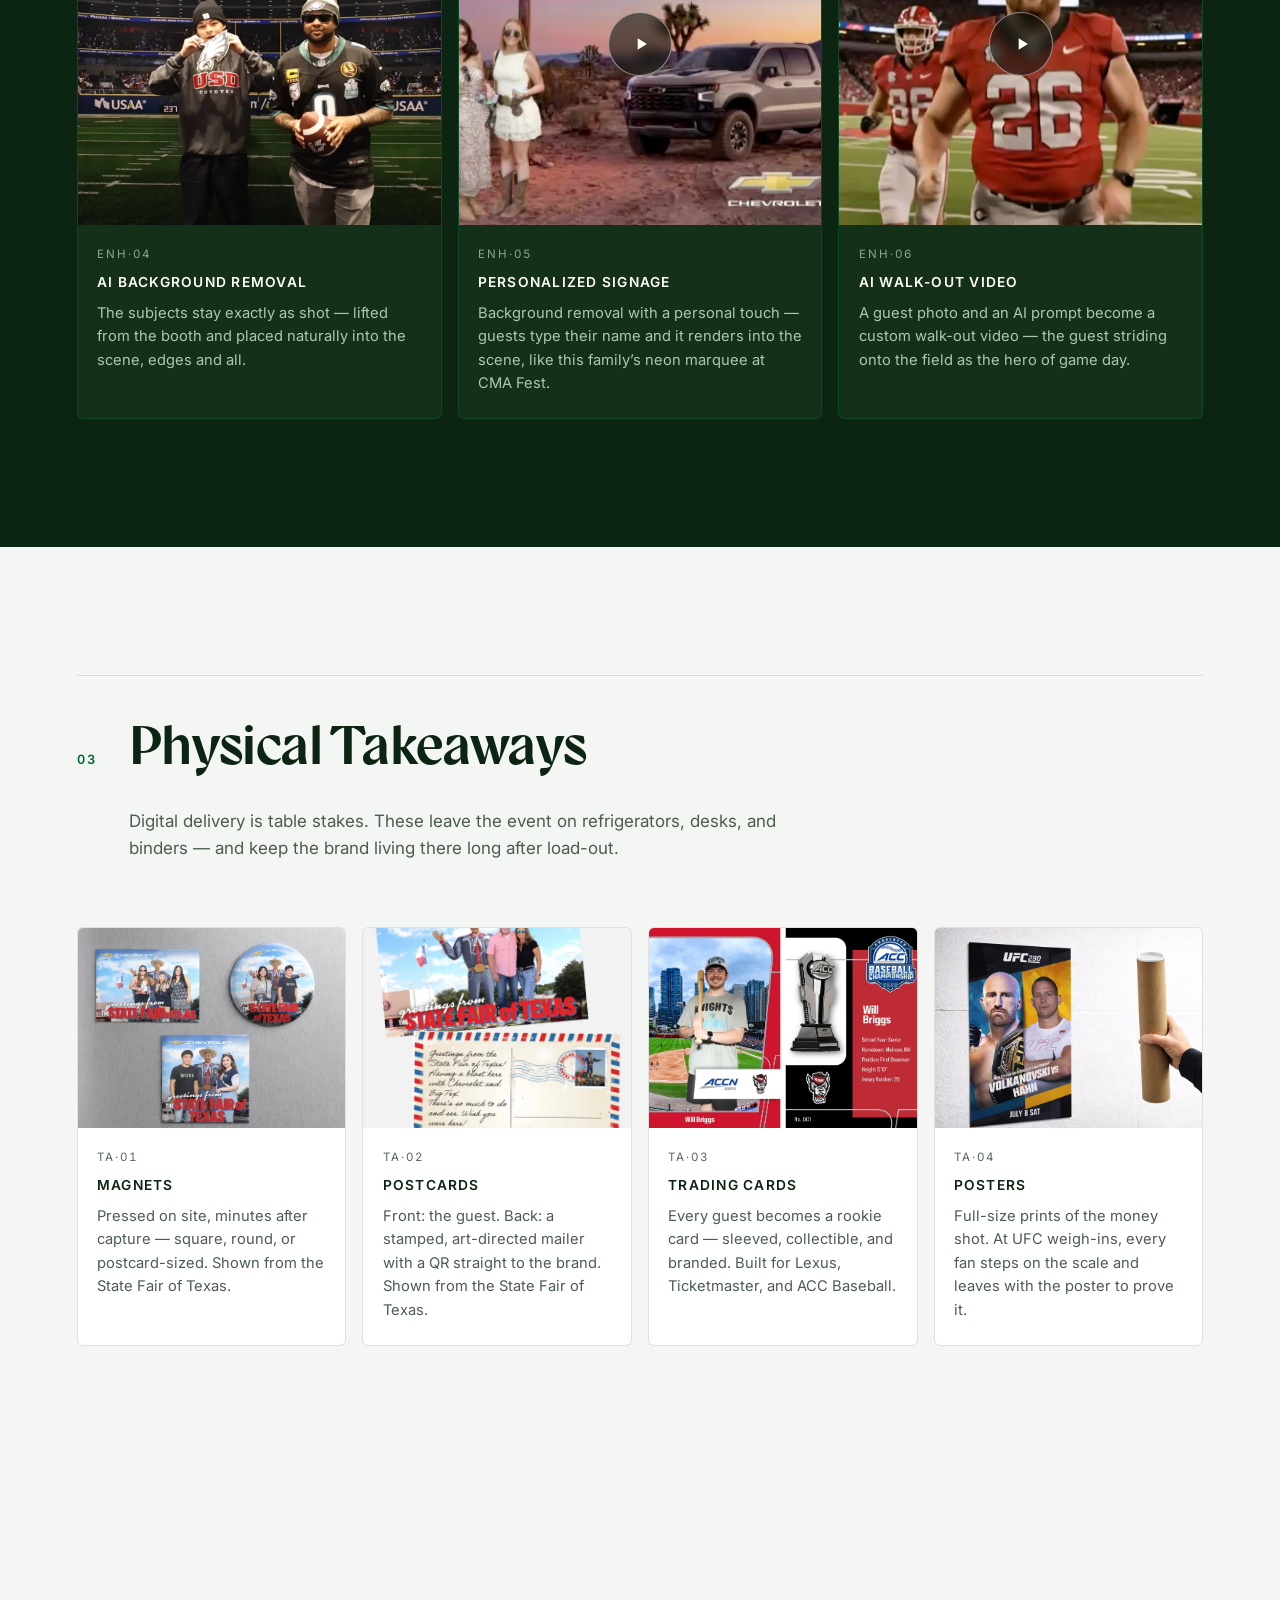
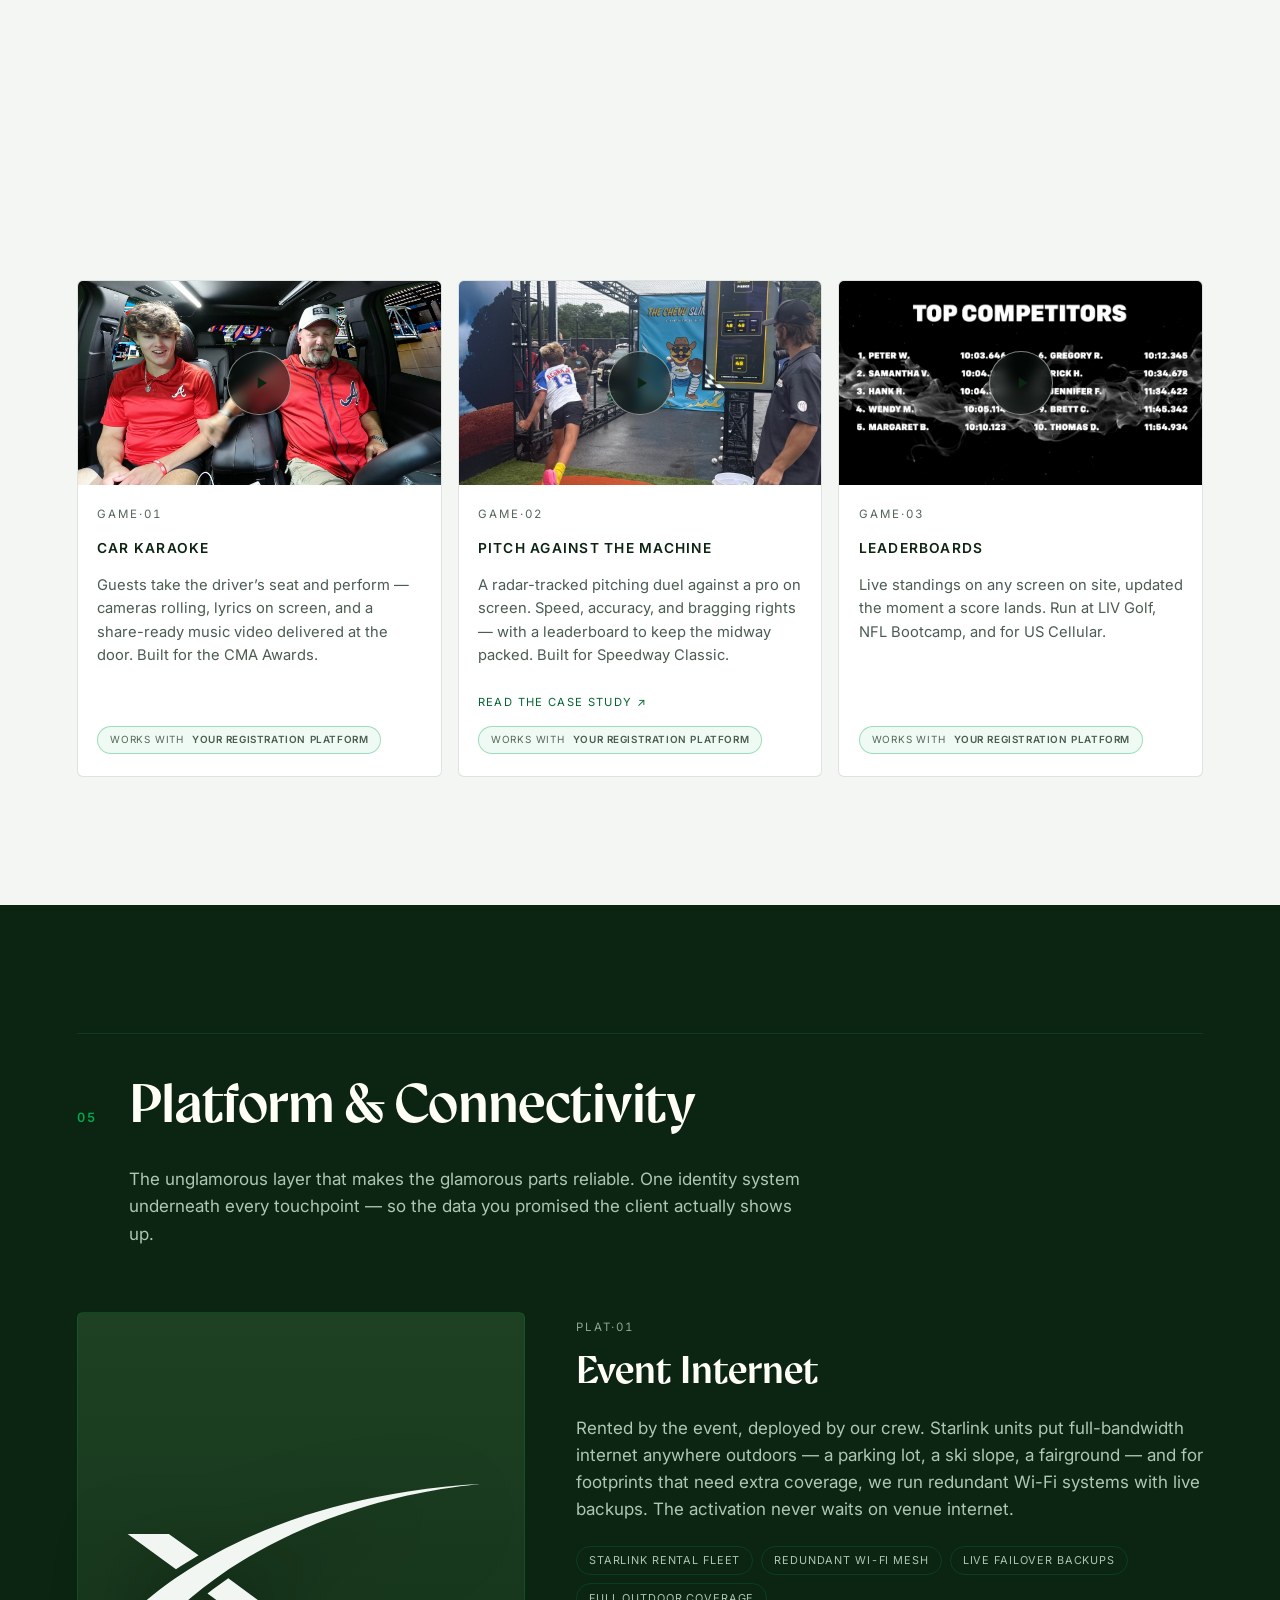
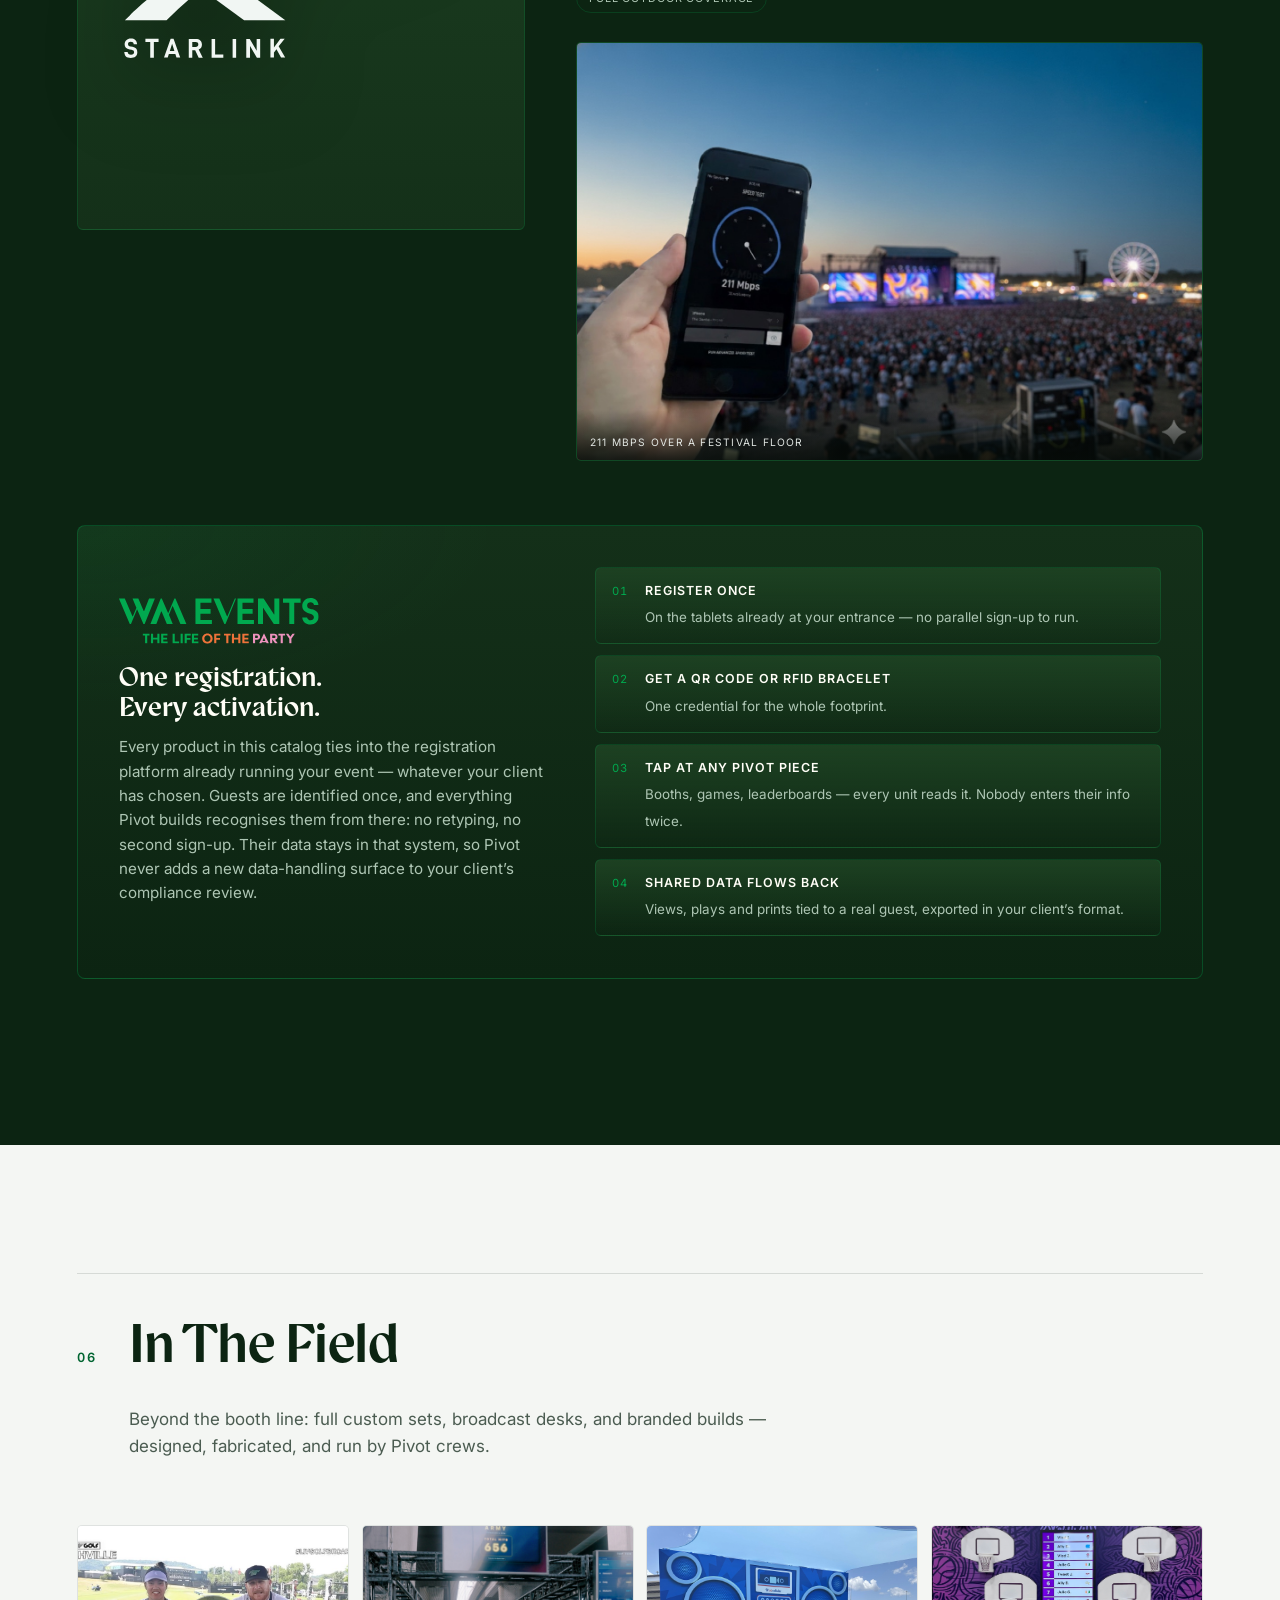
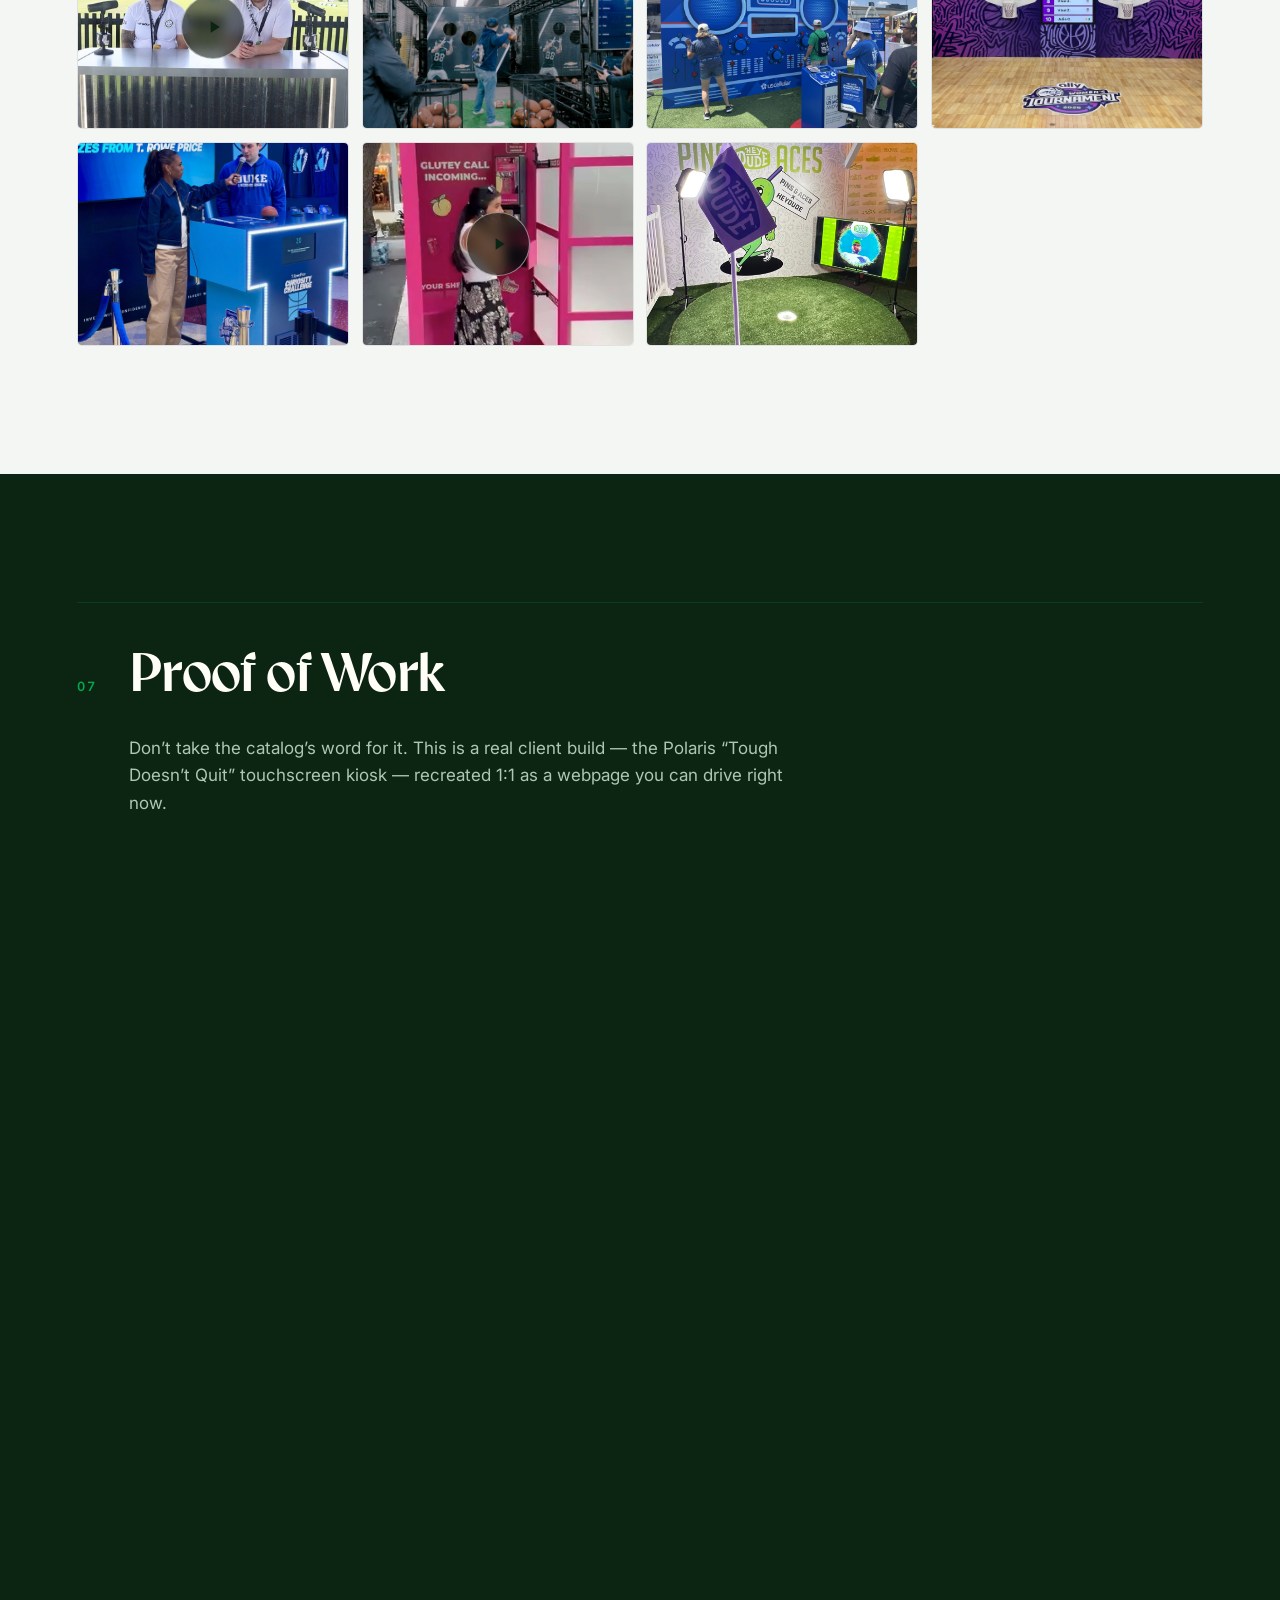
==== commit 7bc4cfab: "Bring the sub-pages onto the same design; remove dead CSS and stray 404s The catalog moved to light/" ====
--- a/index.html
+++ b/index.html
@@ -279,12 +279,6 @@
   background:var(--mint);color:var(--mint-ink);padding:.85rem 1.5rem;border-radius:4px;font-weight:500}
 .cta-band a:hover{background:var(--mint-hi)}
 
-.connect-strip{display:flex;gap:1.2rem;align-items:flex-start;border:1px solid var(--line);border-radius:8px;
-  padding:clamp(1.2rem,2.5vw,1.8rem) clamp(1.4rem,3vw,2.2rem);background:linear-gradient(180deg,var(--surface),transparent)}
-.connect-strip svg{width:26px;height:26px;flex:none;stroke:var(--accent);fill:none;stroke-width:1.5;margin-top:.2rem}
-.connect-strip p{color:var(--muted);font-size:.95rem;max-width:90ch}
-.connect-strip b{color:var(--ink);font-weight:600}
-
 .stage-logo{background:radial-gradient(420px 220px at 50% 42%,rgba(1,169,79,.10),transparent 70%),linear-gradient(180deg,var(--raise),var(--surface));min-height:300px}
 .stage-logo img{width:min(340px,70%);max-height:none;filter:drop-shadow(0 0 34px rgba(241,246,243,.18))}
 
@@ -428,7 +422,7 @@
 /* interaction: a short lift, never a bounce */
 .card,.plat .p{transition:transform .5s var(--ease),border-color .35s var(--ease-soft)}
 .card:hover,.plat .p:hover{transform:translateY(-4px);border-color:rgba(1,169,79,.42)}
-.pack:hover,.cta-band a,.btn-kit,.kit .actions a{transition:transform .4s var(--ease),background .3s var(--ease-soft)}
+.cta-band a,.btn-kit,.kit .actions a{transition:transform .4s var(--ease),background .3s var(--ease-soft)}
 .cta-band a:hover,.kit .actions .primary:hover{transform:translateY(-2px)}
 .nav{transition:border-color .3s var(--ease-soft),box-shadow .4s var(--ease-soft)}
 .nav.scrolled{box-shadow:0 12px 34px -22px rgba(0,0,0,.9)}
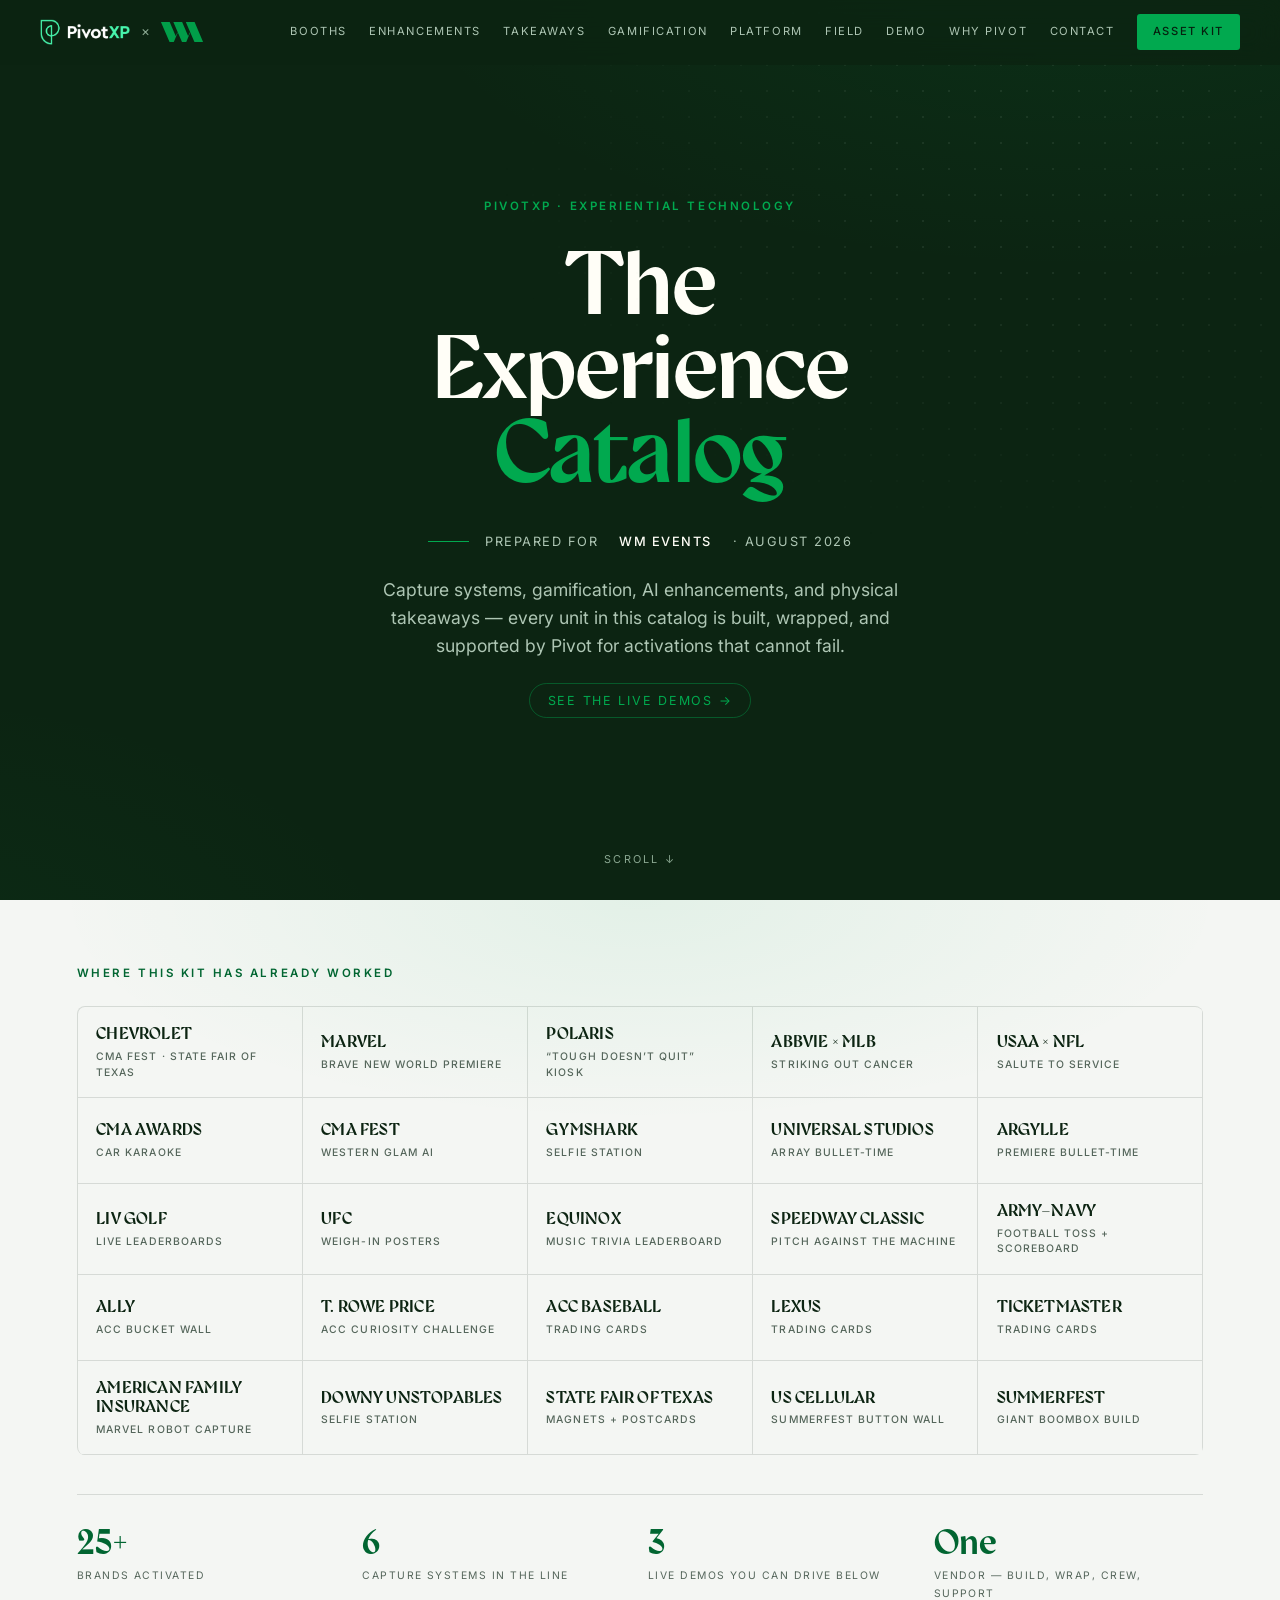
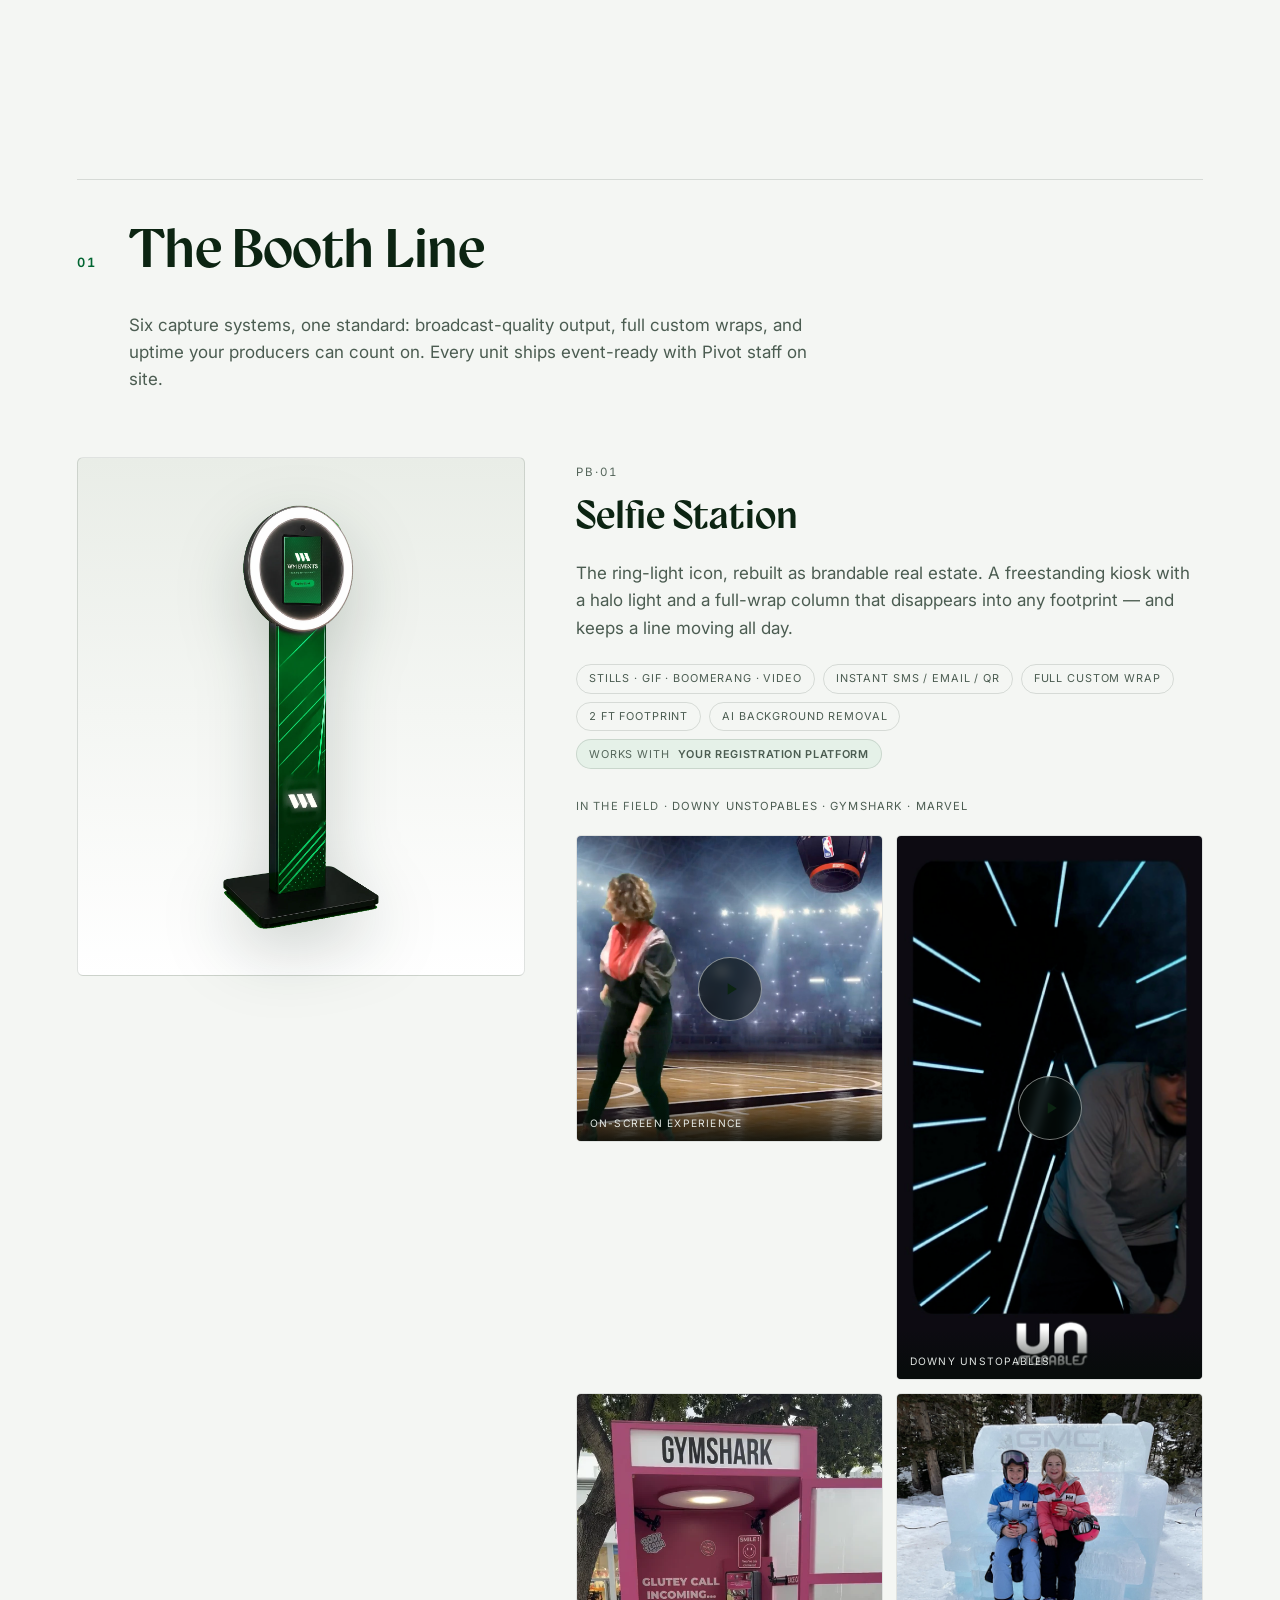
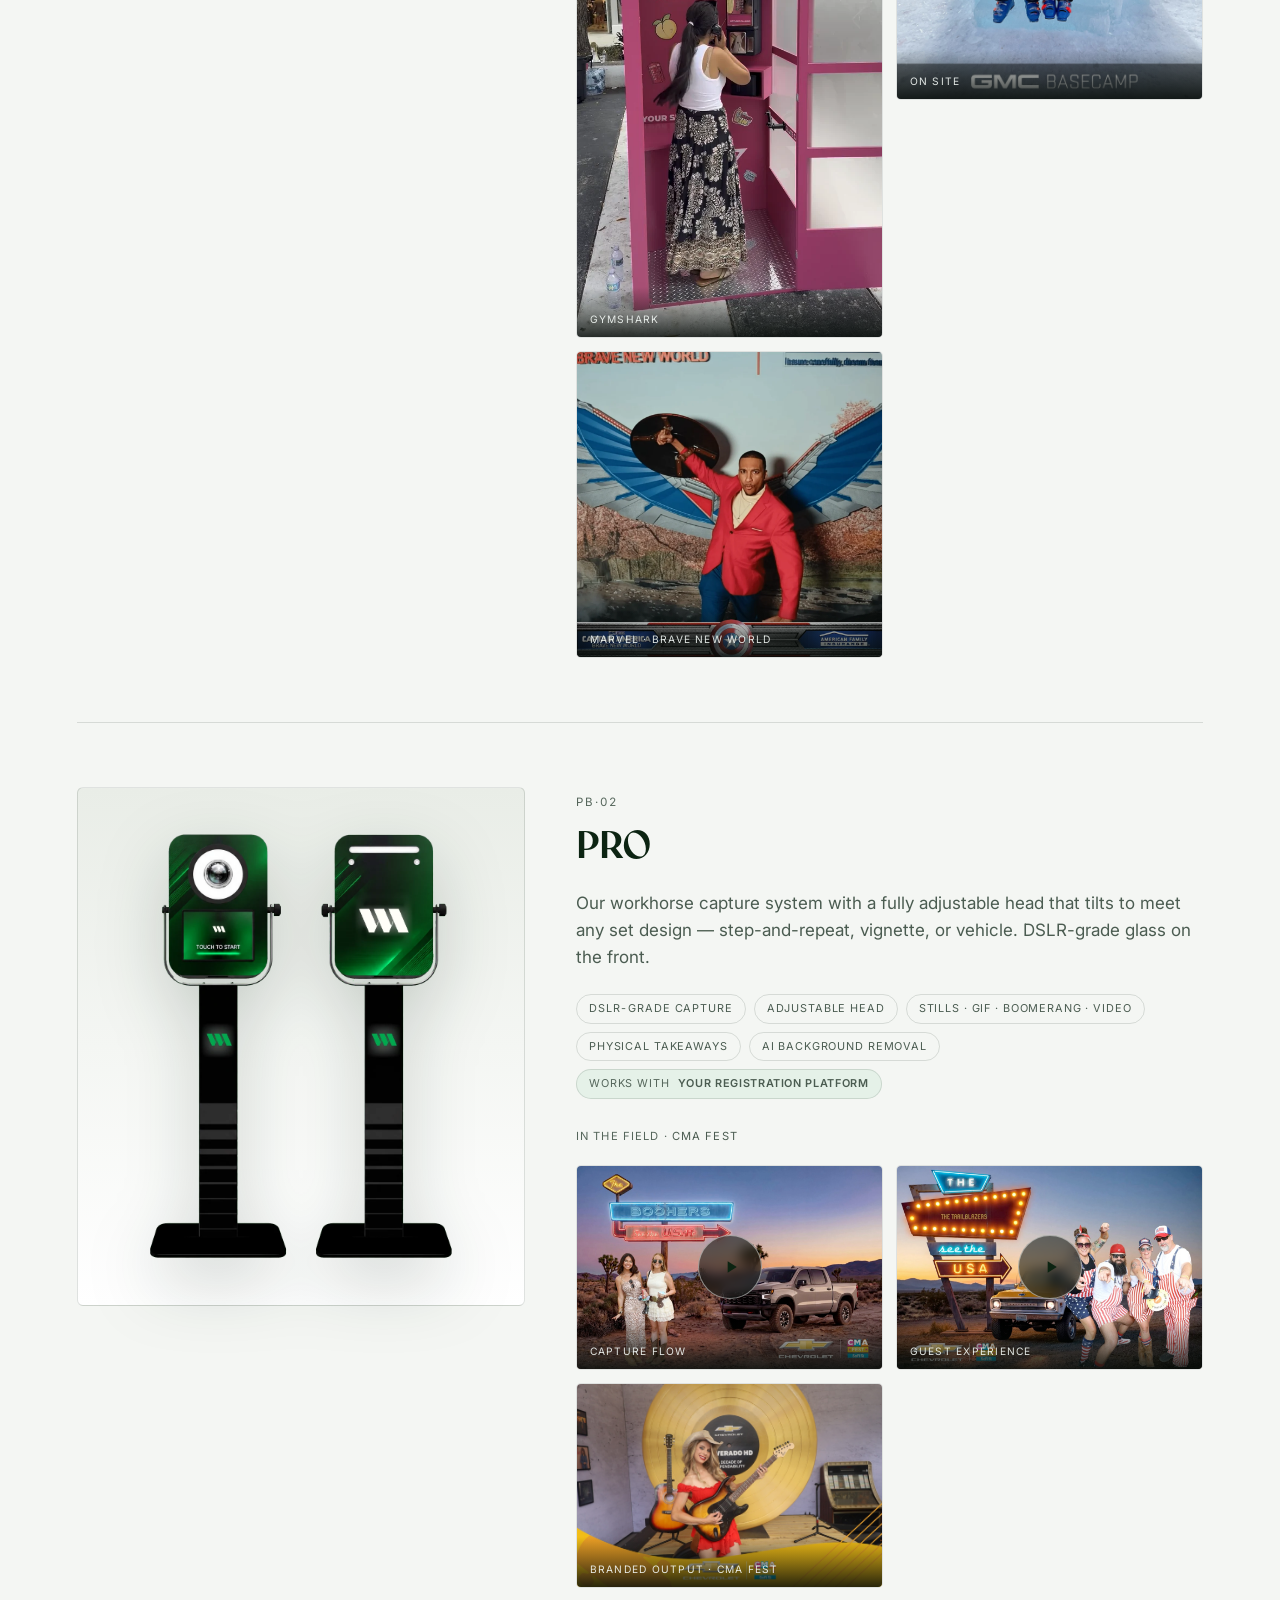
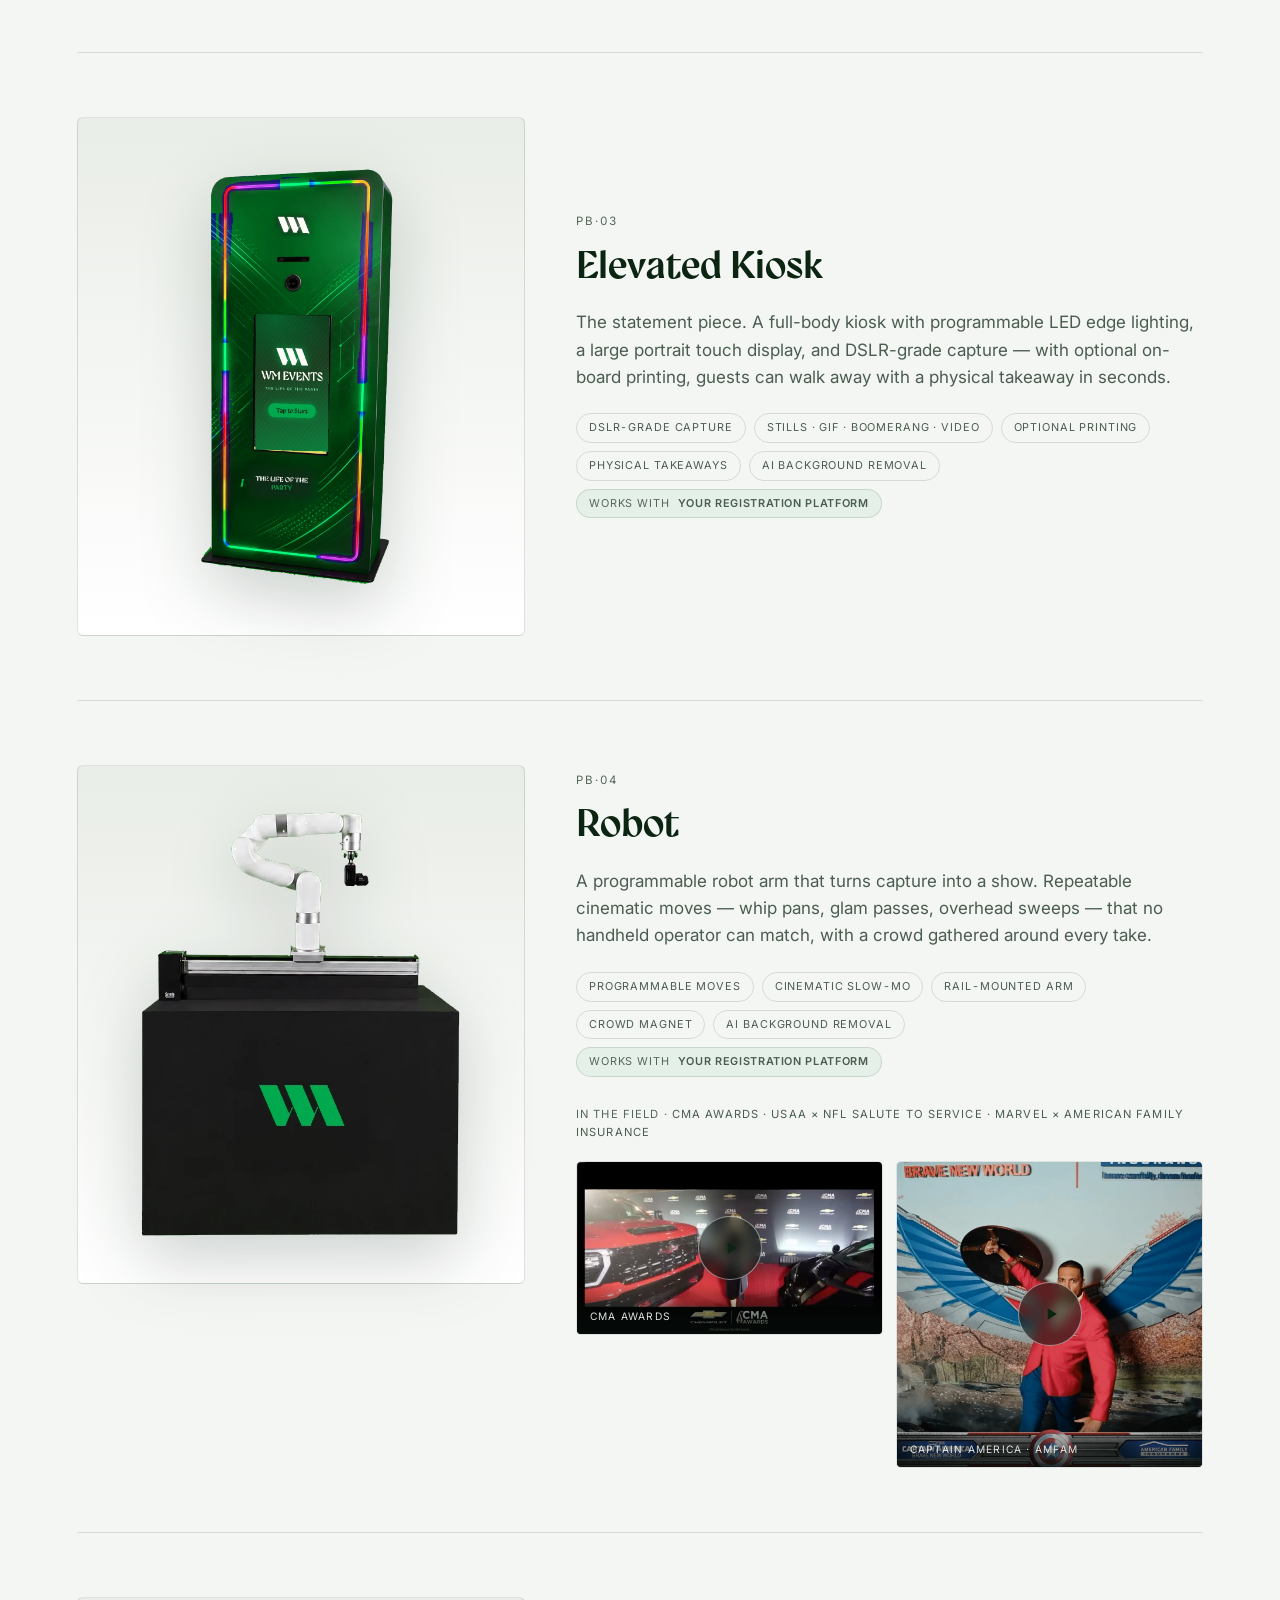
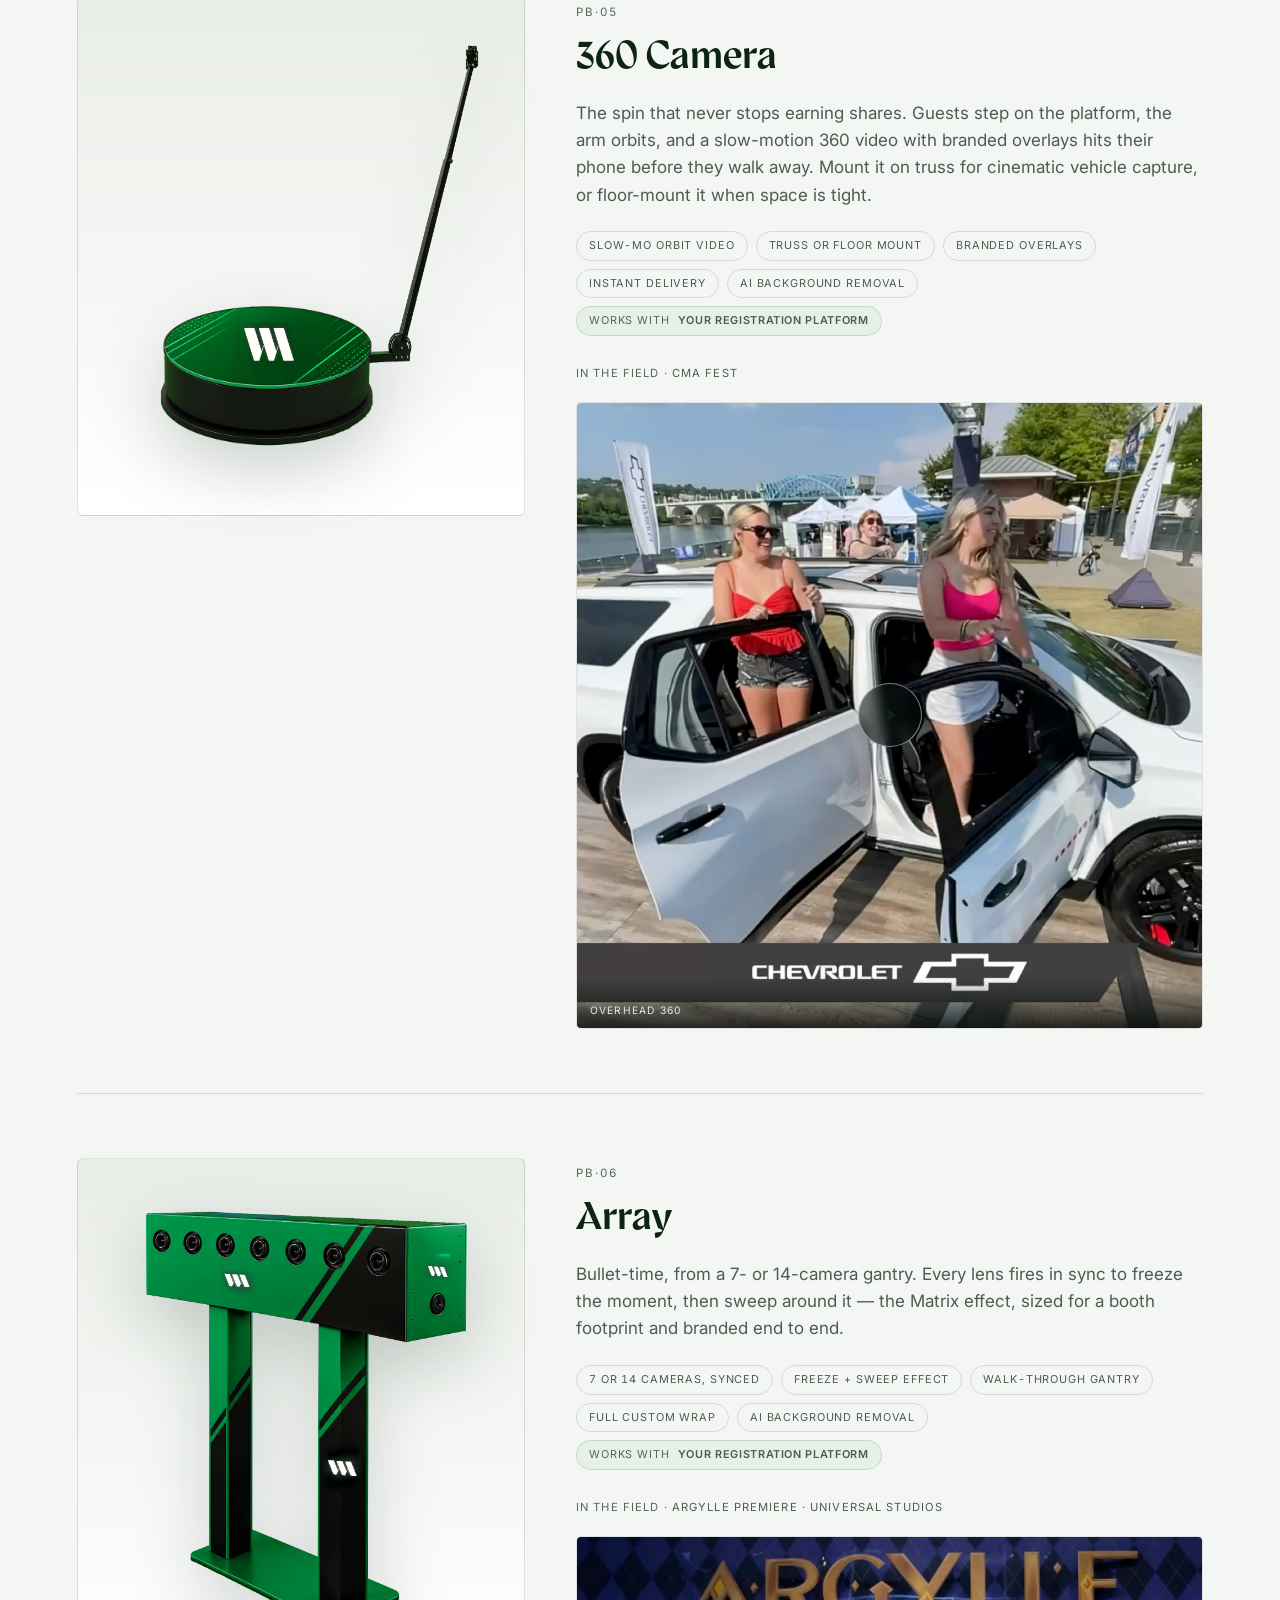
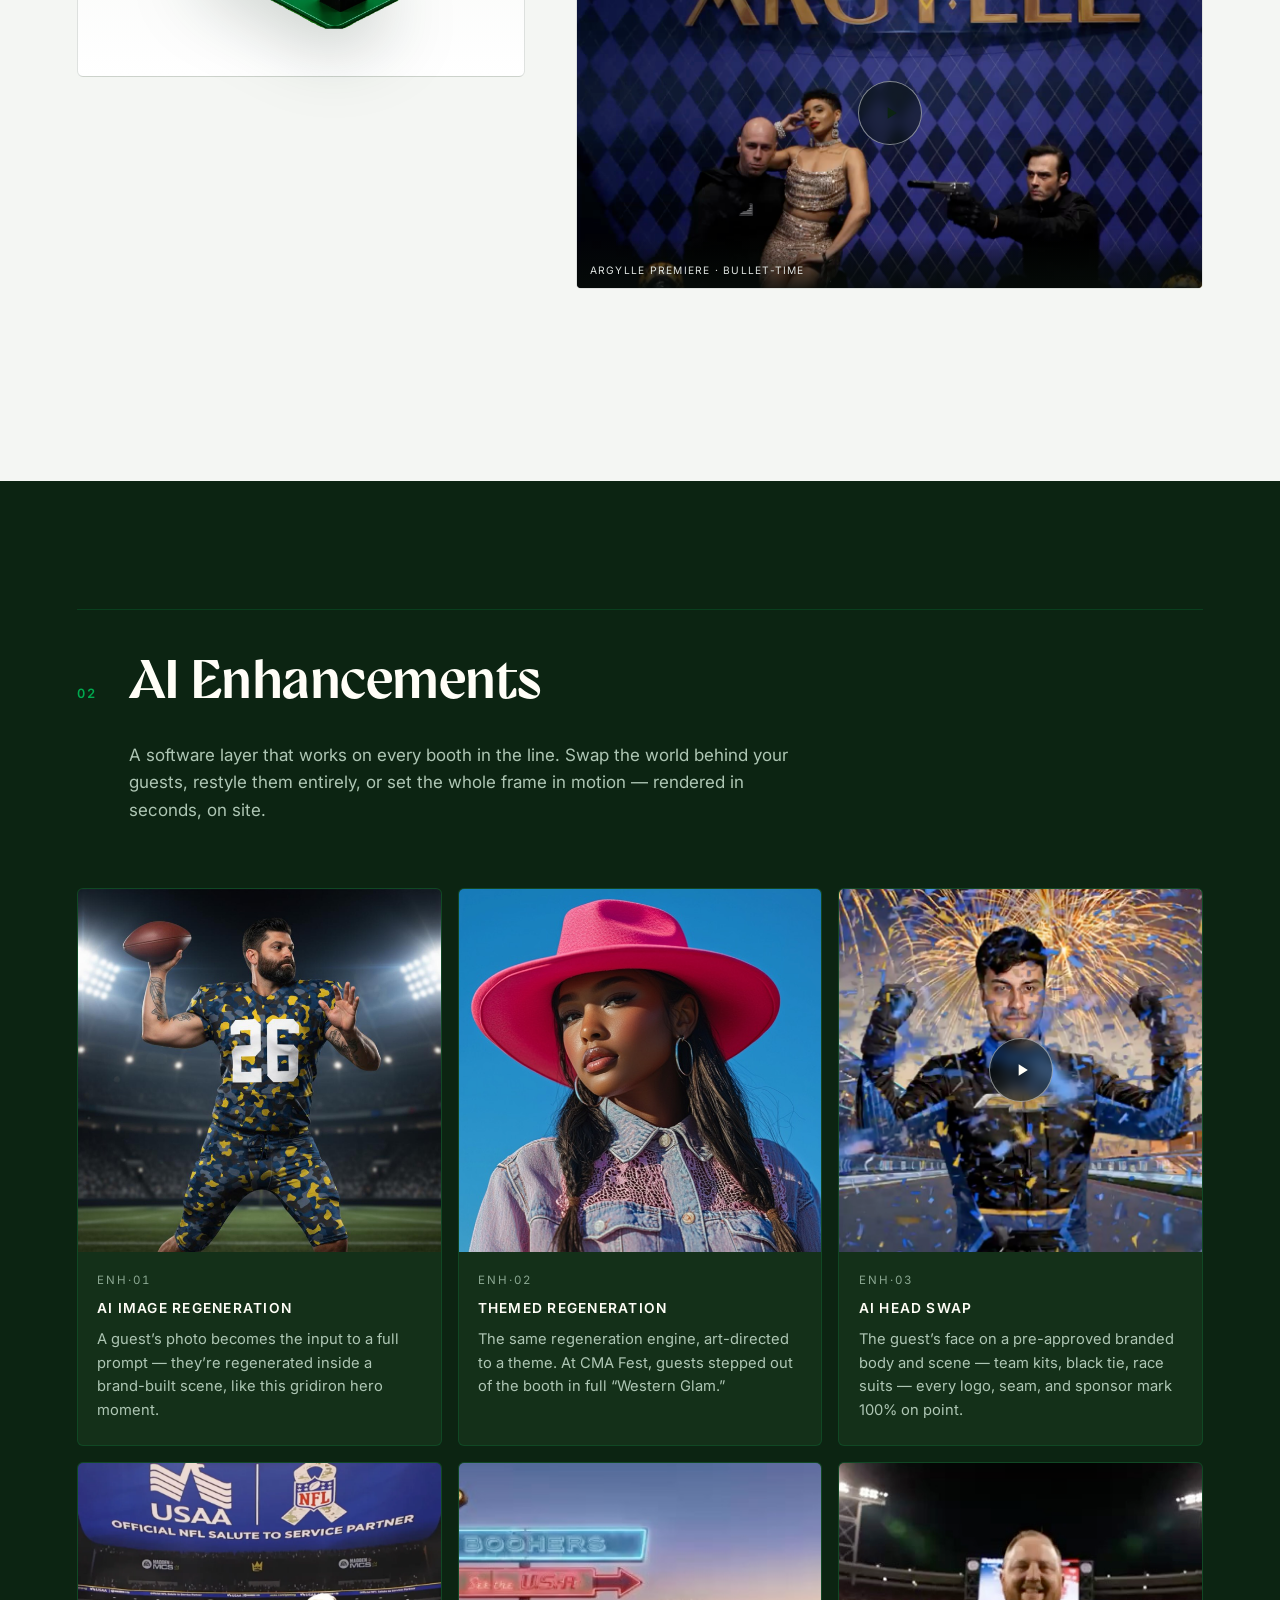
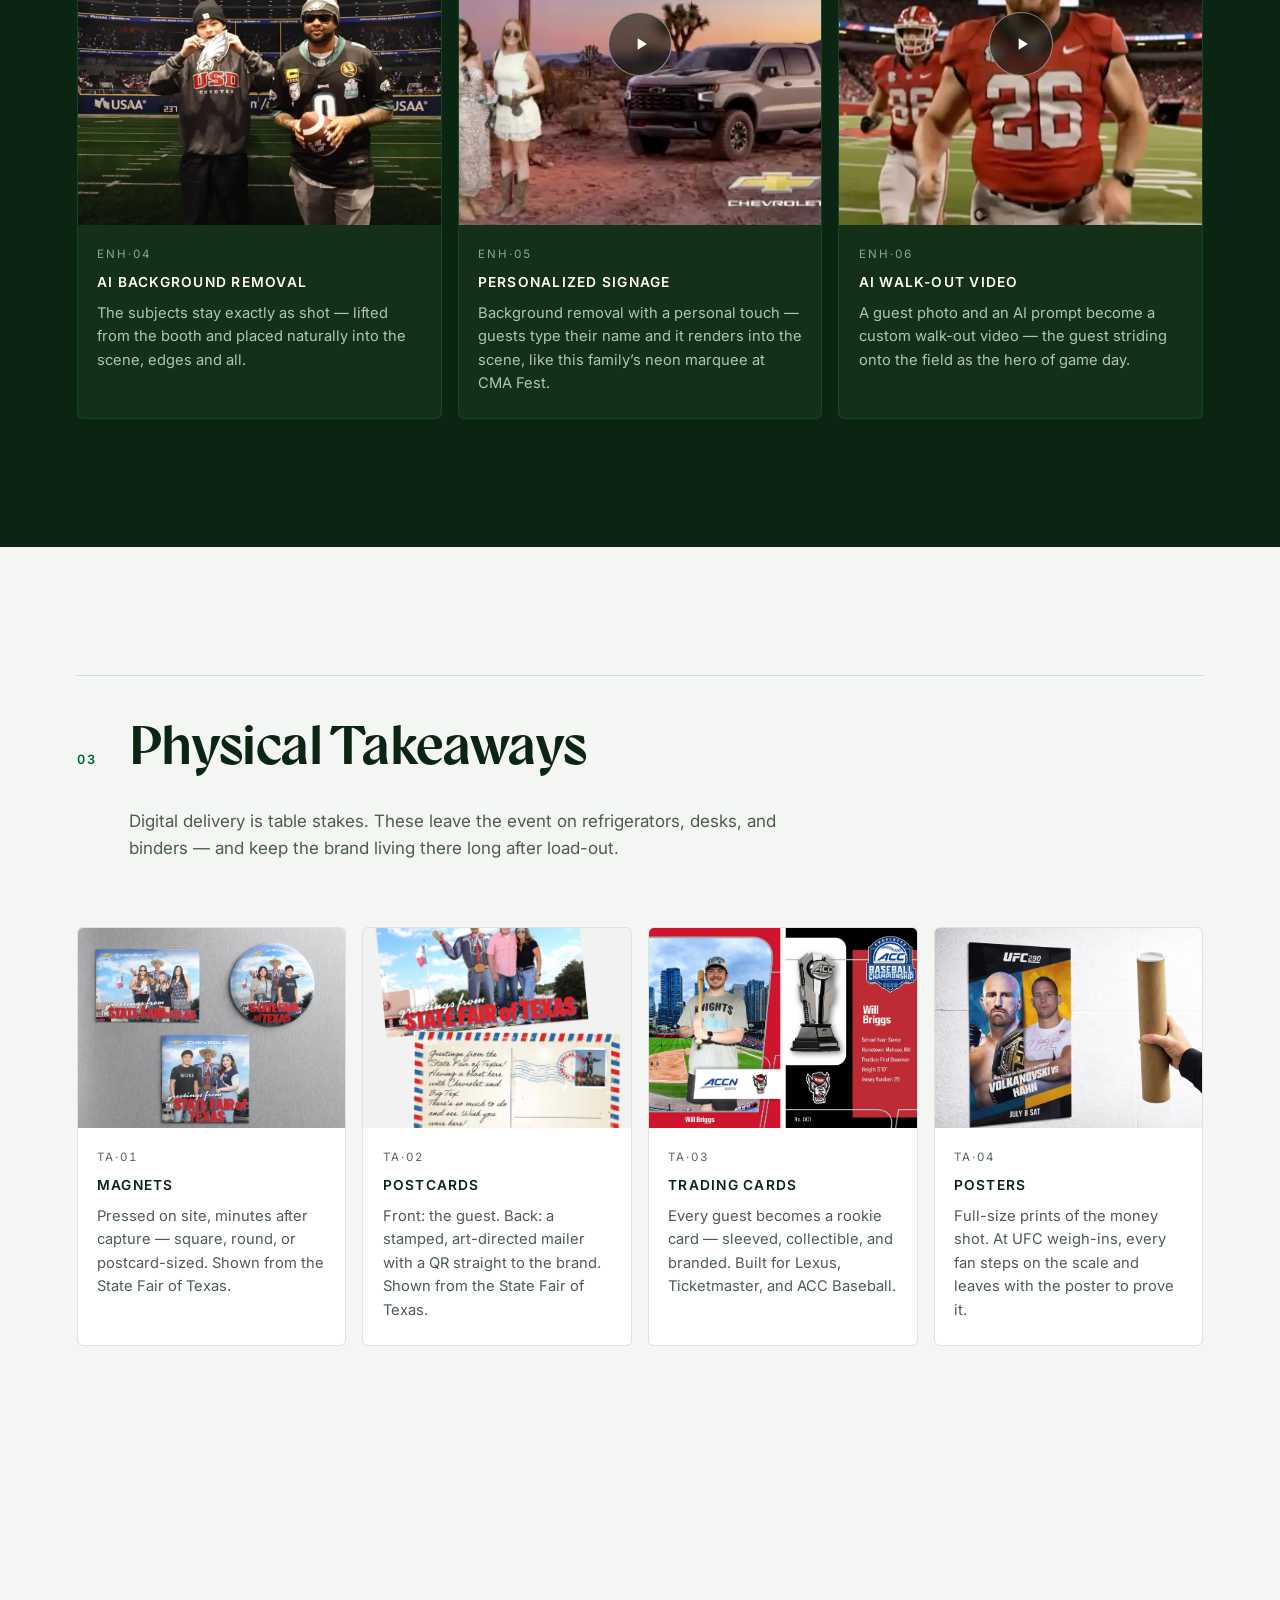
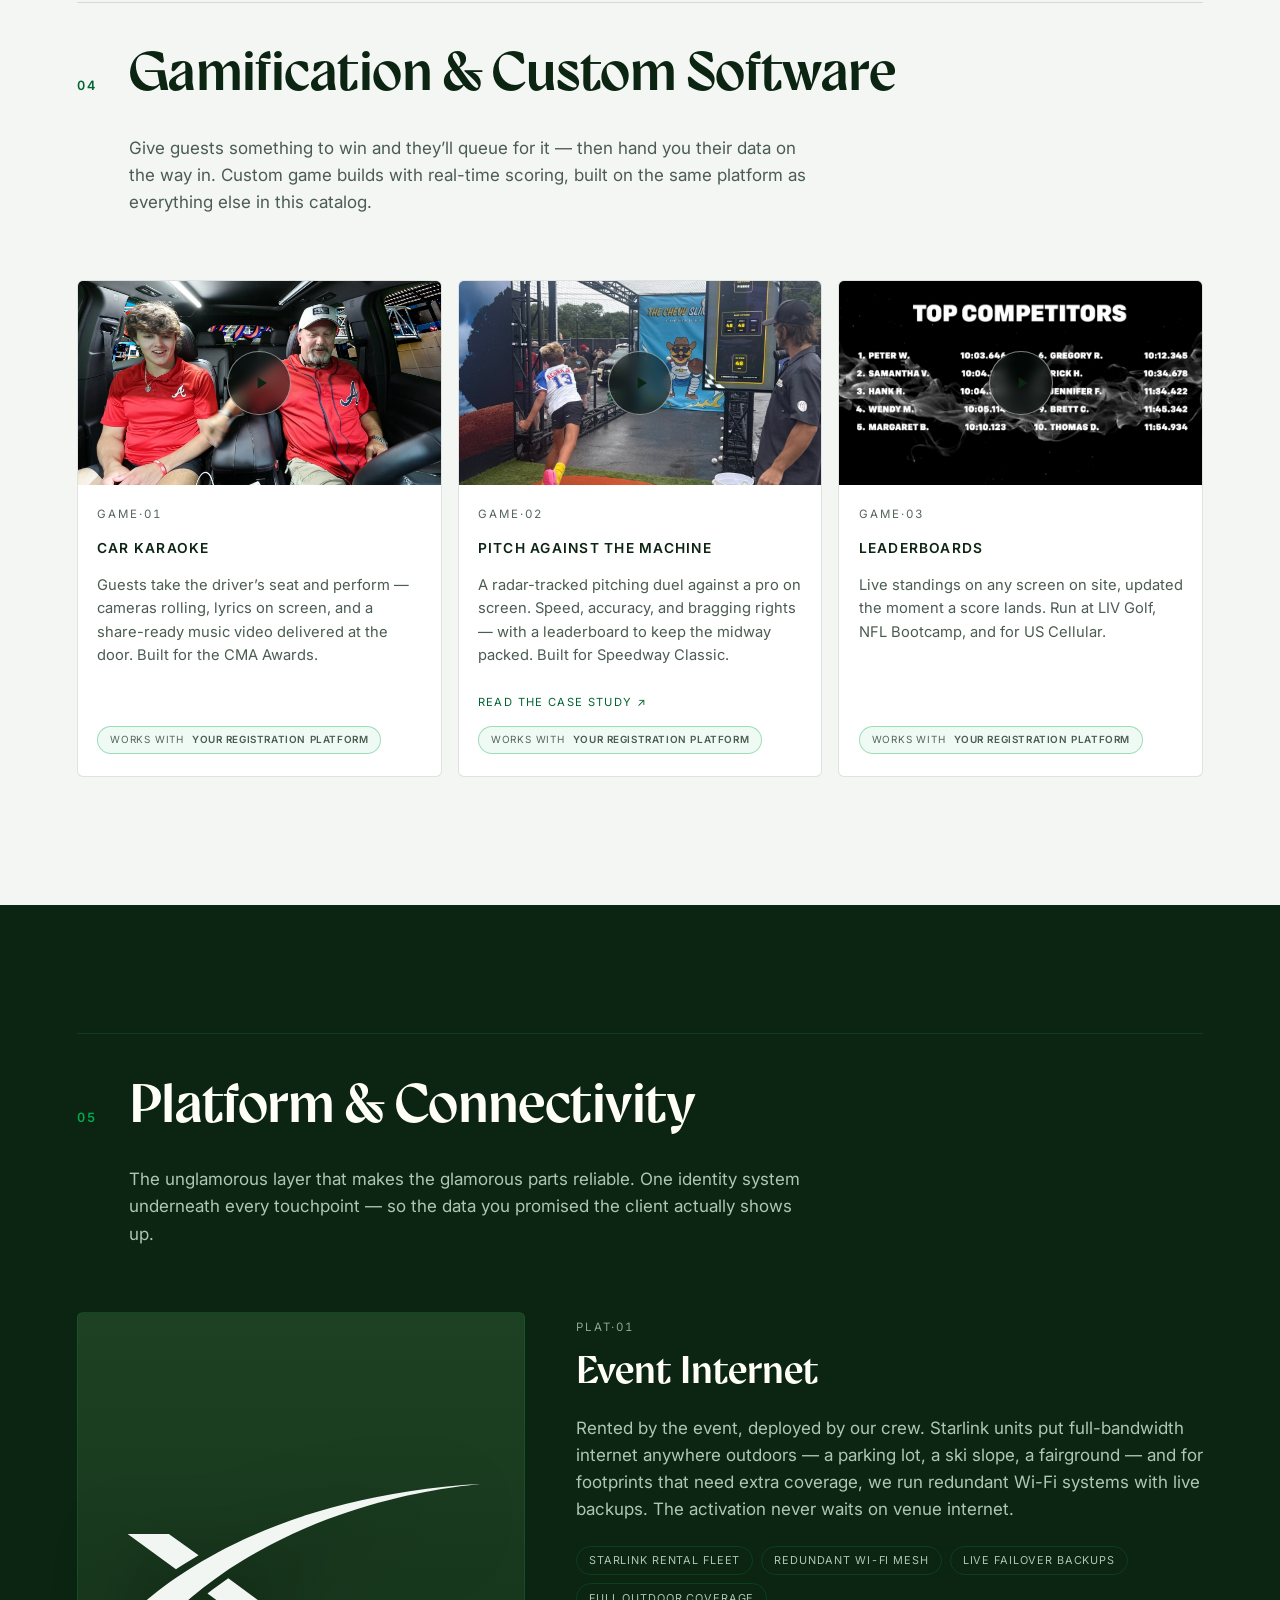
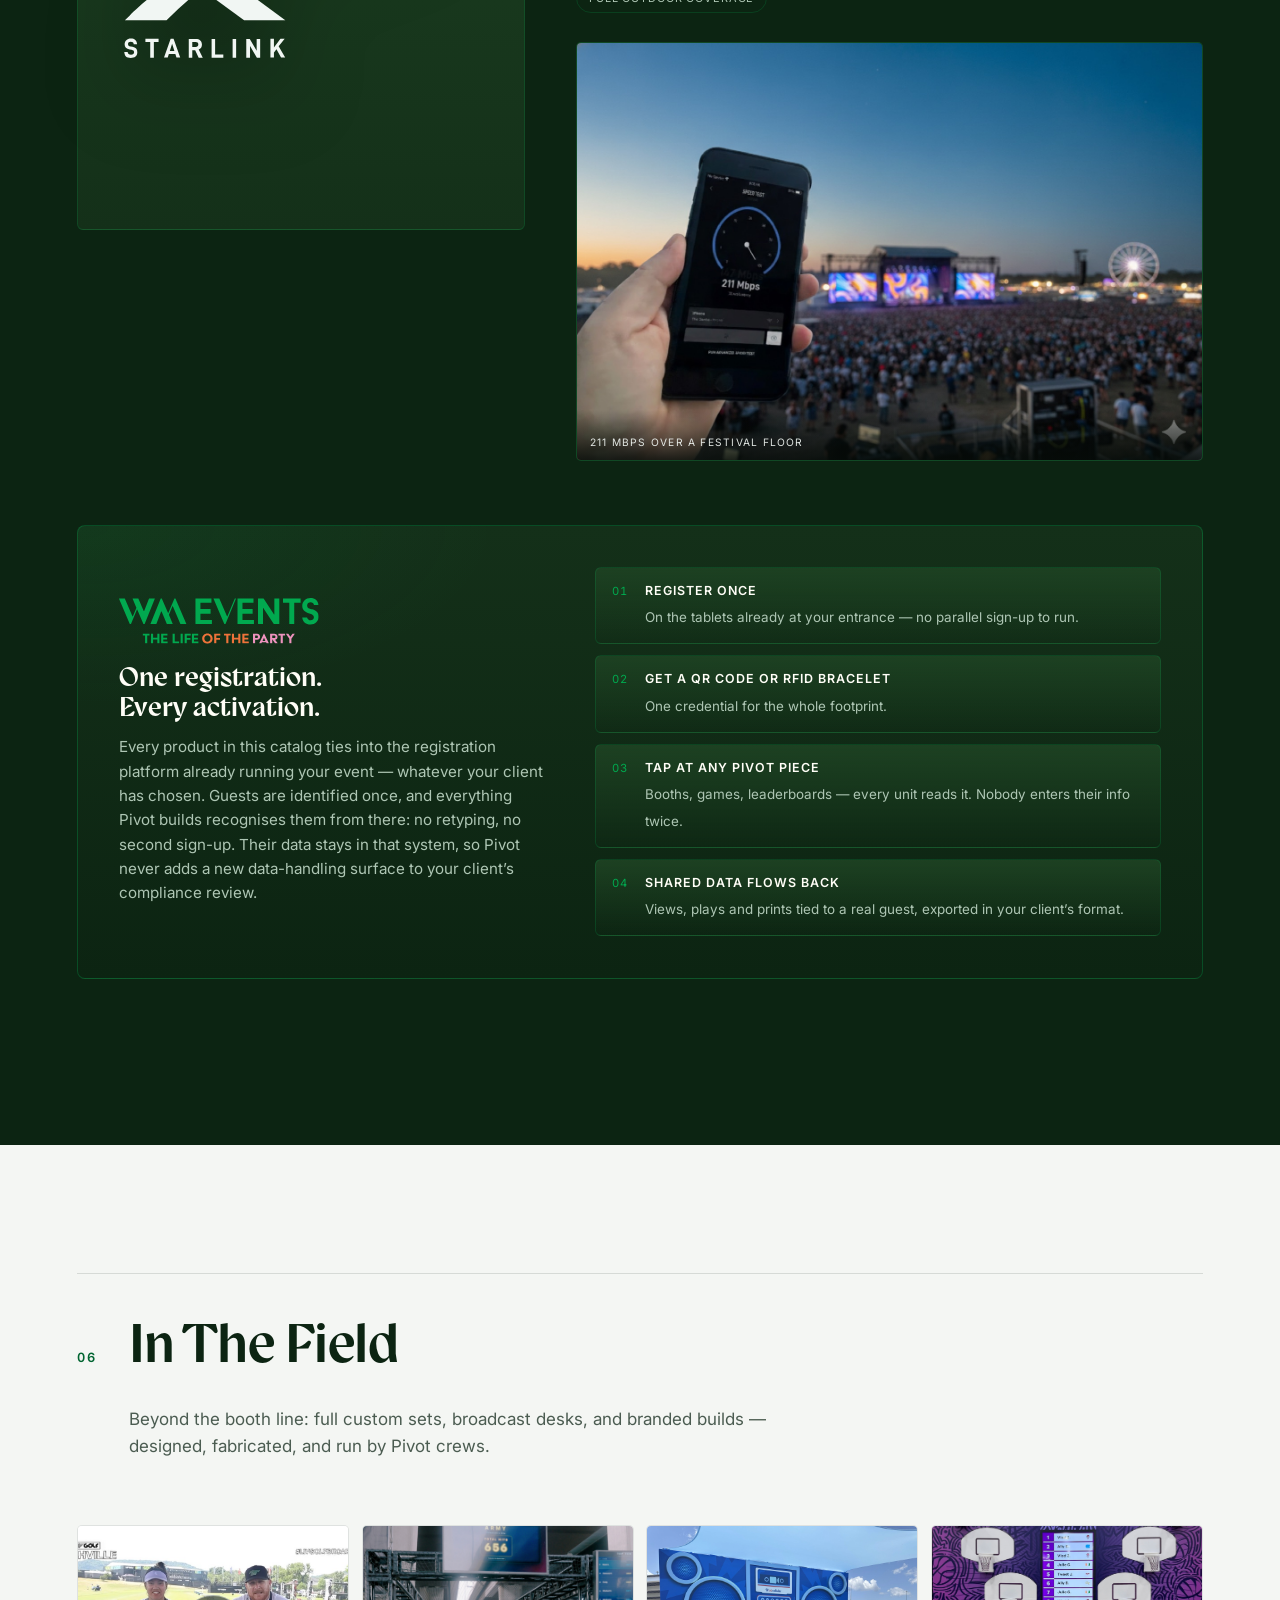
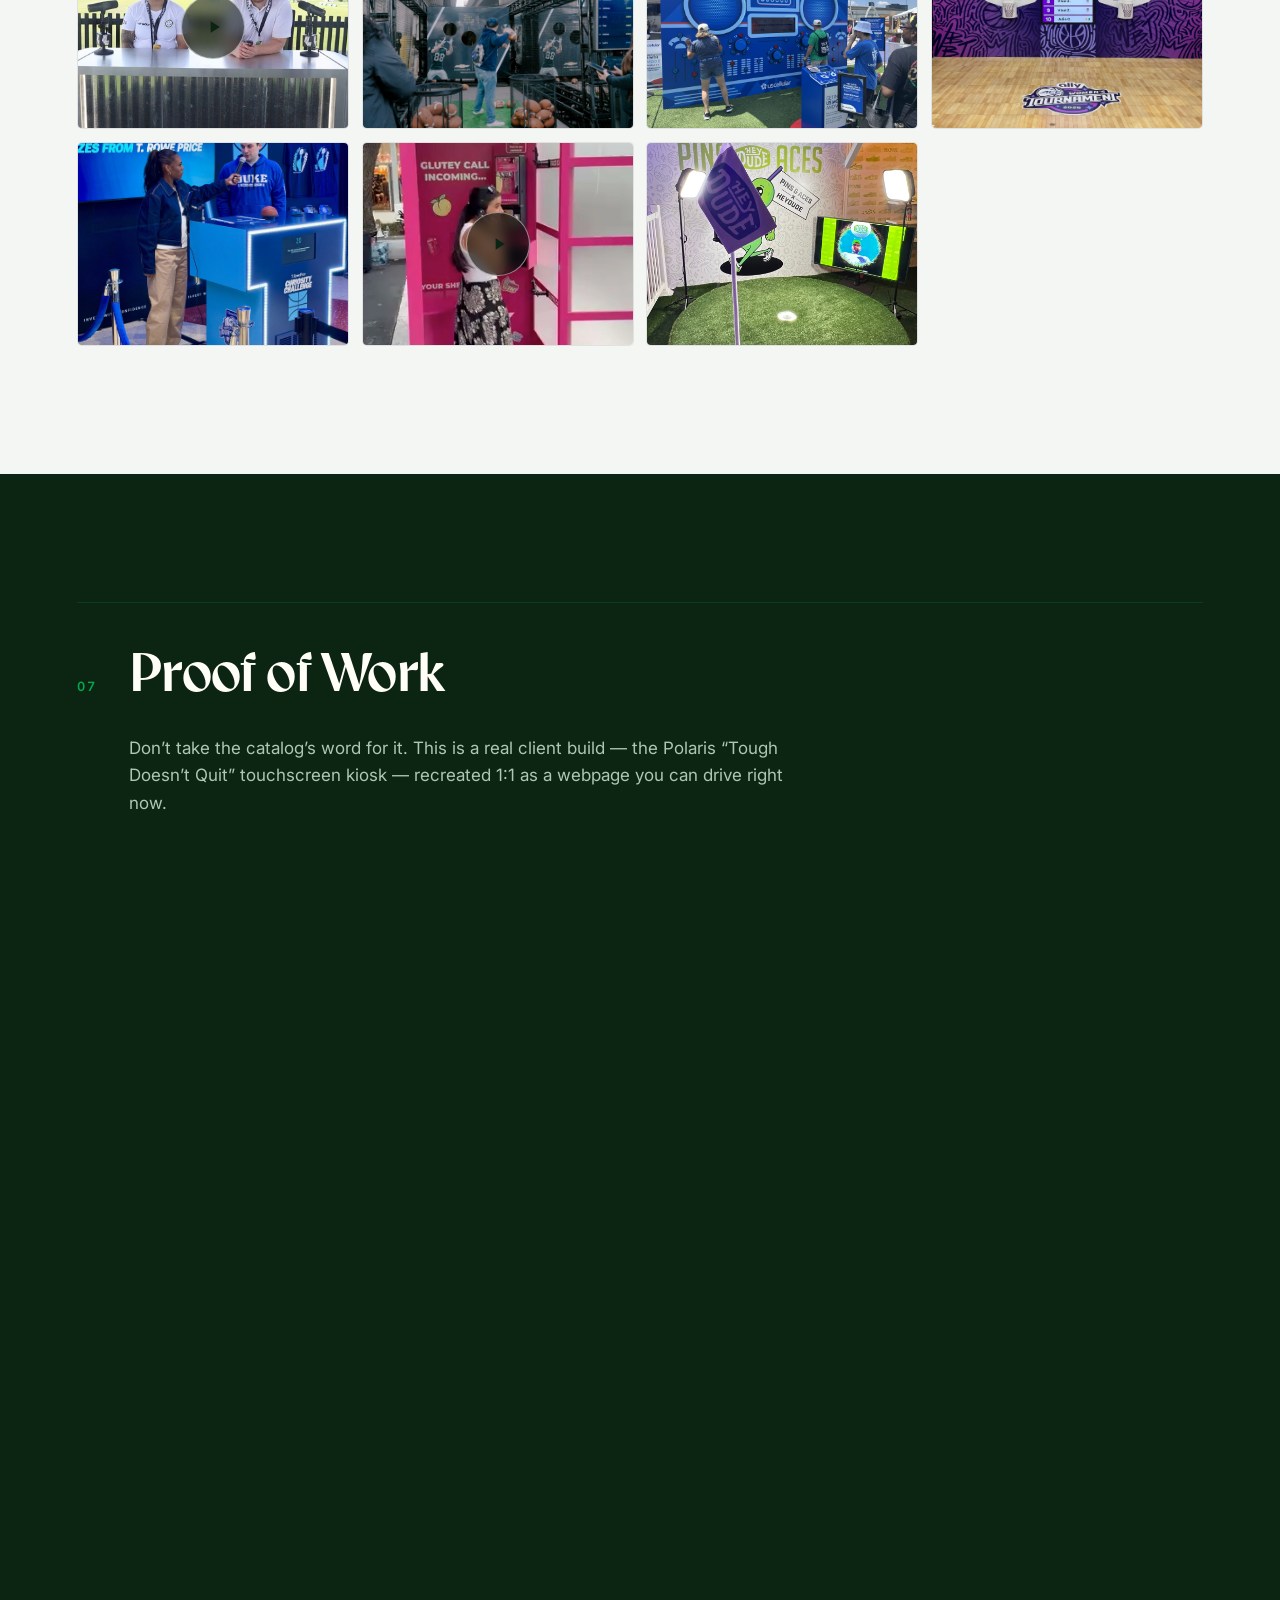
==== commit 08944a23: "Fix heading order, close a noindex gap on print.html, keep the PDF renders clean Heading levels Ever" ====
--- a/index.html
+++ b/index.html
@@ -208,7 +208,7 @@
 .card .txt{padding:1.2rem 1.2rem 1.4rem}
 /* Gyst is a display face — it earns its keep at h1/h2/h3 sizes and gets muddy at
    ~1rem uppercase. Small headings run in the UI grotesk with real tracking. */
-.card h4{font-family:var(--body);font-weight:600;text-transform:uppercase;font-size:.86rem;letter-spacing:.09em;margin-bottom:.55rem;color:var(--ink)}
+.card h3{font-family:var(--body);font-weight:600;text-transform:uppercase;font-size:.86rem;letter-spacing:.09em;margin-bottom:.55rem;color:var(--ink)}
 .card p{color:var(--muted);font-size:.92rem}
 .card .kicker{display:block;margin-bottom:.5rem}
 .card a.case{display:inline-block;margin-top:.7rem;font-family:var(--mono);font-size:.7rem;letter-spacing:.12em;text-transform:uppercase}
@@ -218,7 +218,7 @@
 .plat{display:grid;gap:1rem;grid-template-columns:repeat(auto-fit,minmax(240px,1fr))}
 .plat .p{border:1px solid var(--line);border-radius:6px;padding:1.5rem;background:linear-gradient(180deg,var(--surface),transparent)}
 .plat .p svg{width:26px;height:26px;stroke:var(--accent);fill:none;stroke-width:1.5;margin-bottom:1rem}
-.plat h4{font-family:var(--body);font-weight:600;text-transform:uppercase;font-size:.84rem;letter-spacing:.09em;margin-bottom:.6rem}
+.plat h3{font-family:var(--body);font-weight:600;text-transform:uppercase;font-size:.84rem;letter-spacing:.09em;margin-bottom:.6rem}
 .plat p{color:var(--muted);font-size:.9rem}
 
 /* ---------- asset kit band ---------- */
@@ -621,27 +621,27 @@
   <div class="cards reveal stagger">
     <div class="card">
       <div class="art"><img src="assets/img/enhance-throwing.jpg" alt="AI image regeneration example" loading="lazy" width="1400" height="1400"></div>
-      <div class="txt"><span class="kicker">ENH·01</span><h4>AI Image Regeneration</h4><p>A guest’s photo becomes the input to a full prompt — they’re regenerated inside a brand-built scene, like this gridiron hero moment.</p></div>
+      <div class="txt"><span class="kicker">ENH·01</span><h3>AI Image Regeneration</h3><p>A guest’s photo becomes the input to a full prompt — they’re regenerated inside a brand-built scene, like this gridiron hero moment.</p></div>
     </div>
     <div class="card">
       <div class="art"><img src="assets/img/enhance-western-glam.jpg" alt="Western Glam themed AI regeneration of a guest in a pink hat" loading="lazy" width="666" height="1000"></div>
-      <div class="txt"><span class="kicker">ENH·02</span><h4>Themed Regeneration</h4><p>The same regeneration engine, art-directed to a theme. At CMA Fest, guests stepped out of the booth in full “Western Glam.”</p></div>
+      <div class="txt"><span class="kicker">ENH·02</span><h3>Themed Regeneration</h3><p>The same regeneration engine, art-directed to a theme. At CMA Fest, guests stepped out of the booth in full “Western Glam.”</p></div>
     </div>
     <div class="card">
       <div class="art vwrap"><video preload="none" data-poster="assets/poster/ai-suit.jpg" src="assets/video/ai-suit.mp4" playsinline width="640" height="960"></video><span class="playbtn"><svg viewBox="0 0 24 24"><path d="M8 5v14l11-7z"/></svg></span></div>
-      <div class="txt"><span class="kicker">ENH·03</span><h4>AI Head Swap</h4><p>The guest’s face on a pre-approved branded body and scene — team kits, black tie, race suits — every logo, seam, and sponsor mark 100% on point.</p></div>
+      <div class="txt"><span class="kicker">ENH·03</span><h3>AI Head Swap</h3><p>The guest’s face on a pre-approved branded body and scene — team kits, black tie, race suits — every logo, seam, and sponsor mark 100% on point.</p></div>
     </div>
     <div class="card">
       <div class="art"><img src="assets/img/enhance-1.webp" alt="Two guests cleanly cut out and placed into a stadium scene" loading="lazy" width="1000" height="1000"></div>
-      <div class="txt"><span class="kicker">ENH·04</span><h4>AI Background Removal</h4><p>The subjects stay exactly as shot — lifted from the booth and placed naturally into the scene, edges and all.</p></div>
+      <div class="txt"><span class="kicker">ENH·04</span><h3>AI Background Removal</h3><p>The subjects stay exactly as shot — lifted from the booth and placed naturally into the scene, edges and all.</p></div>
     </div>
     <div class="card">
       <div class="art vwrap"><video preload="none" data-poster="assets/poster/enhance-name-sign.jpg" src="assets/video/enhance-name-sign.mp4" playsinline width="1920" height="1280"></video><span class="playbtn"><svg viewBox="0 0 24 24"><path d="M8 5v14l11-7z"/></svg></span></div>
-      <div class="txt"><span class="kicker">ENH·05</span><h4>Personalized Signage</h4><p>Background removal with a personal touch — guests type their name and it renders into the scene, like this family’s neon marquee at CMA Fest.</p></div>
+      <div class="txt"><span class="kicker">ENH·05</span><h3>Personalized Signage</h3><p>Background removal with a personal touch — guests type their name and it renders into the scene, like this family’s neon marquee at CMA Fest.</p></div>
     </div>
     <div class="card">
       <div class="art vwrap"><video preload="none" data-poster="assets/poster/enhance-walkout.jpg" src="assets/video/enhance-walkout.mp4" playsinline width="480" height="384"></video><span class="playbtn"><svg viewBox="0 0 24 24"><path d="M8 5v14l11-7z"/></svg></span></div>
-      <div class="txt"><span class="kicker">ENH·06</span><h4>AI Walk-Out Video</h4><p>A guest photo and an AI prompt become a custom walk-out video — the guest striding onto the field as the hero of game day.</p></div>
+      <div class="txt"><span class="kicker">ENH·06</span><h3>AI Walk-Out Video</h3><p>A guest photo and an AI prompt become a custom walk-out video — the guest striding onto the field as the hero of game day.</p></div>
     </div>
   </div>
 </section>
@@ -656,19 +656,19 @@
   <div class="cards reveal stagger">
     <div class="card">
       <div class="art"><img src="assets/img/takeaway-magnets.webp" alt="Chevrolet State Fair of Texas magnets on a refrigerator" loading="lazy" width="828" height="552"></div>
-      <div class="txt"><span class="kicker">TA·01</span><h4>Magnets</h4><p>Pressed on site, minutes after capture — square, round, or postcard-sized. Shown from the State Fair of Texas.</p></div>
+      <div class="txt"><span class="kicker">TA·01</span><h3>Magnets</h3><p>Pressed on site, minutes after capture — square, round, or postcard-sized. Shown from the State Fair of Texas.</p></div>
     </div>
     <div class="card">
       <div class="art"><img src="assets/img/takeaway-postcard.jpg" alt="Chevrolet State Fair of Texas postcard, front and back with QR code" loading="lazy" width="1119" height="1400"></div>
-      <div class="txt"><span class="kicker">TA·02</span><h4>Postcards</h4><p>Front: the guest. Back: a stamped, art-directed mailer with a QR straight to the brand. Shown from the State Fair of Texas.</p></div>
+      <div class="txt"><span class="kicker">TA·02</span><h3>Postcards</h3><p>Front: the guest. Back: a stamped, art-directed mailer with a QR straight to the brand. Shown from the State Fair of Texas.</p></div>
     </div>
     <div class="card">
       <div class="art"><img src="assets/img/takeaway-cards.jpg" alt="Sleeved personalised trading cards from an ACC Baseball activation" loading="lazy" width="1526" height="1050"></div>
-      <div class="txt"><span class="kicker">TA·03</span><h4>Trading Cards</h4><p>Every guest becomes a rookie card — sleeved, collectible, and branded. Built for Lexus, Ticketmaster, and ACC Baseball.</p></div>
+      <div class="txt"><span class="kicker">TA·03</span><h3>Trading Cards</h3><p>Every guest becomes a rookie card — sleeved, collectible, and branded. Built for Lexus, Ticketmaster, and ACC Baseball.</p></div>
     </div>
     <div class="card">
       <div class="art"><img src="assets/img/takeaway-poster.webp" alt="UFC 290 personalized fight poster with mailing tube" loading="lazy" width="828" height="552"></div>
-      <div class="txt"><span class="kicker">TA·04</span><h4>Posters</h4><p>Full-size prints of the money shot. At UFC weigh-ins, every fan steps on the scale and leaves with the poster to prove it.</p></div>
+      <div class="txt"><span class="kicker">TA·04</span><h3>Posters</h3><p>Full-size prints of the money shot. At UFC weigh-ins, every fan steps on the scale and leaves with the poster to prove it.</p></div>
     </div>
   </div>
 </section>
@@ -683,16 +683,16 @@
   <div class="cards reveal stagger" id="gamification-cards">
     <div class="card">
       <div class="art vwrap"><video preload="none" data-poster="assets/poster/karaoke.jpg?v=3" src="assets/video/karaoke.mp4?v=3" playsinline width="1920" height="1080"></video><span class="playbtn"><svg viewBox="0 0 24 24"><path d="M8 5v14l11-7z"/></svg></span></div>
-      <div class="txt"><span class="kicker">GAME·01</span><h4>Car Karaoke</h4><p>Guests take the driver’s seat and perform — cameras rolling, lyrics on screen, and a share-ready music video delivered at the door. Built for the CMA Awards.</p><span class="intouch"><em>works with</em><b>your registration platform</b></span></div>
+      <div class="txt"><span class="kicker">GAME·01</span><h3>Car Karaoke</h3><p>Guests take the driver’s seat and perform — cameras rolling, lyrics on screen, and a share-ready music video delivered at the door. Built for the CMA Awards.</p><span class="intouch"><em>works with</em><b>your registration platform</b></span></div>
     </div>
     <div class="card">
       <div class="art vwrap"><video preload="none" data-poster="assets/poster/pitch.jpg" src="assets/video/pitch.mp4" playsinline width="320" height="568"></video><span class="playbtn"><svg viewBox="0 0 24 24"><path d="M8 5v14l11-7z"/></svg></span></div>
-      <div class="txt"><span class="kicker">GAME·02</span><h4>Pitch Against the Machine</h4><p>A radar-tracked pitching duel against a pro on screen. Speed, accuracy, and bragging rights — with a leaderboard to keep the midway packed. Built for Speedway Classic.</p>
+      <div class="txt"><span class="kicker">GAME·02</span><h3>Pitch Against the Machine</h3><p>A radar-tracked pitching duel against a pro on screen. Speed, accuracy, and bragging rights — with a leaderboard to keep the midway packed. Built for Speedway Classic.</p>
       <a class="case" href="https://pivotxp.com/case-studies/chevy-baseball-pitch-interactive-activation-system" target="_blank" rel="noopener">Read the case study</a><span class="intouch"><em>works with</em><b>your registration platform</b></span></div>
     </div>
     <div class="card">
       <div class="art vwrap"><video preload="none" data-poster="assets/poster/leaderboards.jpg" src="assets/video/leaderboards.mp4" playsinline width="1280" height="720"></video><span class="playbtn"><svg viewBox="0 0 24 24"><path d="M8 5v14l11-7z"/></svg></span></div>
-      <div class="txt"><span class="kicker">GAME·03</span><h4>Leaderboards</h4><p>Live standings on any screen on site, updated the moment a score lands. Run at LIV Golf, NFL Bootcamp, and for US Cellular.</p><span class="intouch"><em>works with</em><b>your registration platform</b></span></div>
+      <div class="txt"><span class="kicker">GAME·03</span><h3>Leaderboards</h3><p>Live standings on any screen on site, updated the moment a score lands. Run at LIV Golf, NFL Bootcamp, and for US Cellular.</p><span class="intouch"><em>works with</em><b>your registration platform</b></span></div>
     </div>
   </div>
 </section>
@@ -831,22 +831,22 @@
   <div class="plat reveal stagger">
     <div class="p">
       <svg viewBox="0 0 24 24"><path d="M12 3l9 5-9 5-9-5 9-5z"/><path d="M3 13l9 5 9-5"/></svg>
-      <h4>One vendor, no seams</h4>
+      <h3>One vendor, no seams</h3>
       <p>We build the hardware and write the software that runs on it. When something needs to change on site, the person who made it is standing there — nothing gets blamed on an integration.</p>
     </div>
     <div class="p">
       <svg viewBox="0 0 24 24"><path d="M5 12.5a9 9 0 0114 0"/><path d="M8.5 16a5 5 0 017 0"/><circle cx="12" cy="19.5" r="1"/><path d="M2 9a13 13 0 0120 0"/></svg>
-      <h4>We bring the internet</h4>
+      <h3>We bring the internet</h3>
       <p>A Starlink rental fleet and redundant Wi-Fi with live failover, deployed by our crew. Parking lot, ski slope, fairground — the activation never waits on venue IT.</p>
     </div>
     <div class="p">
       <svg viewBox="0 0 24 24"><path d="M12 3l7 3v6c0 4-3 7-7 9-4-2-7-5-7-9V6l7-3z"/><path d="M9.5 12l1.8 1.8L15 10"/></svg>
-      <h4>No new compliance surface</h4>
+      <h3>No new compliance surface</h3>
       <p>We tie into the registration platform your client already chose. Guests are identified once, their data stays in that system, and Pivot never becomes another line item in a privacy review.</p>
     </div>
     <div class="p">
       <svg viewBox="0 0 24 24"><circle cx="9" cy="8" r="3"/><path d="M3 20a6 6 0 0112 0"/><path d="M16 5.5a3 3 0 010 5.5"/><path d="M18 14.5a6 6 0 013 5.5"/></svg>
-      <h4>Crew on site, every time</h4>
+      <h3>Crew on site, every time</h3>
       <p>Designed, fabricated, wrapped, and run by Pivot staff. Nothing gets drop-shipped with a manual and a phone number.</p>
     </div>
   </div>
@@ -1119,7 +1119,7 @@
 document.querySelectorAll('.media figure').forEach(f=>
   makeZoomable(f,()=>f.querySelector('figcaption')?.textContent||''));
 document.querySelectorAll('.cards .card .art').forEach(a=>
-  makeZoomable(a,()=>a.parentElement.querySelector('.txt h4')?.textContent||''));
+  makeZoomable(a,()=>a.parentElement.querySelector('.txt h3')?.textContent||''));
 
 // nav scrollspy — eight sections is enough that readers want to know where they are
 // var, not const: the shared scroll pass is registered before this line runs, and a
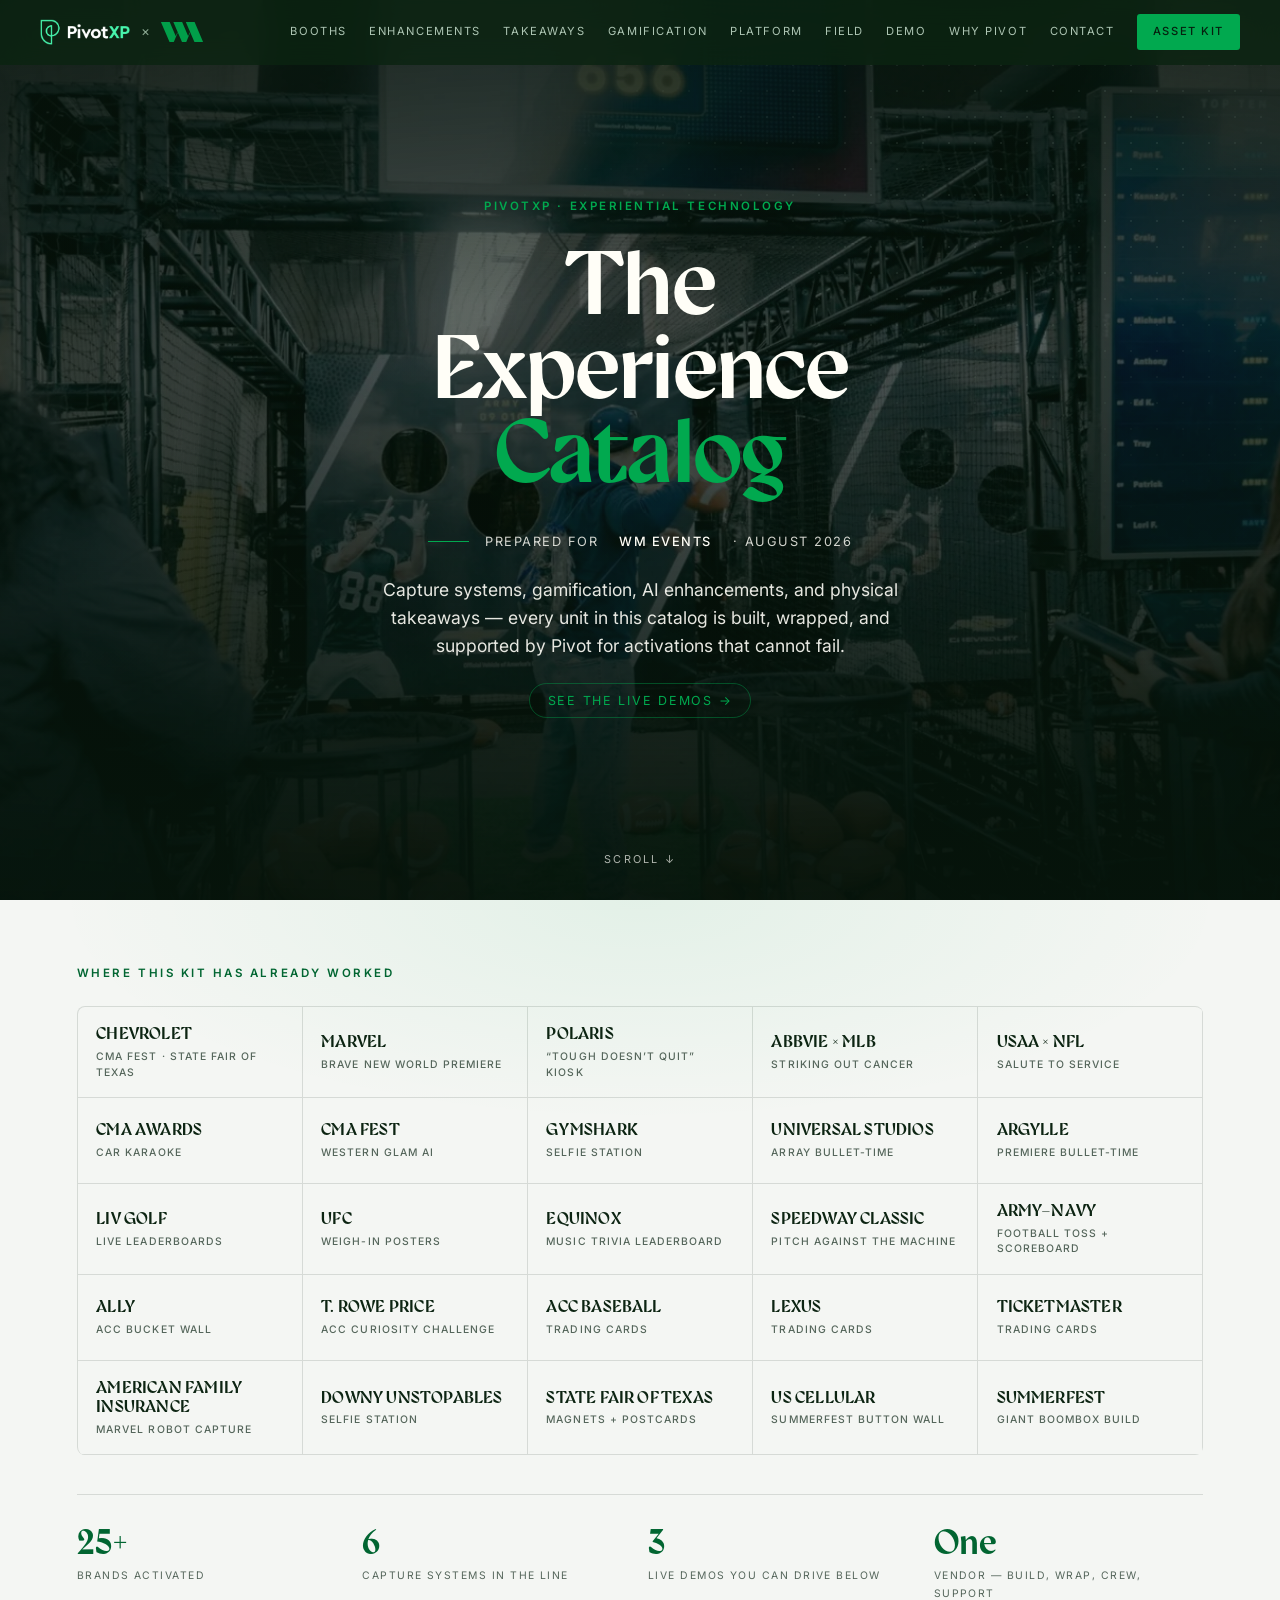
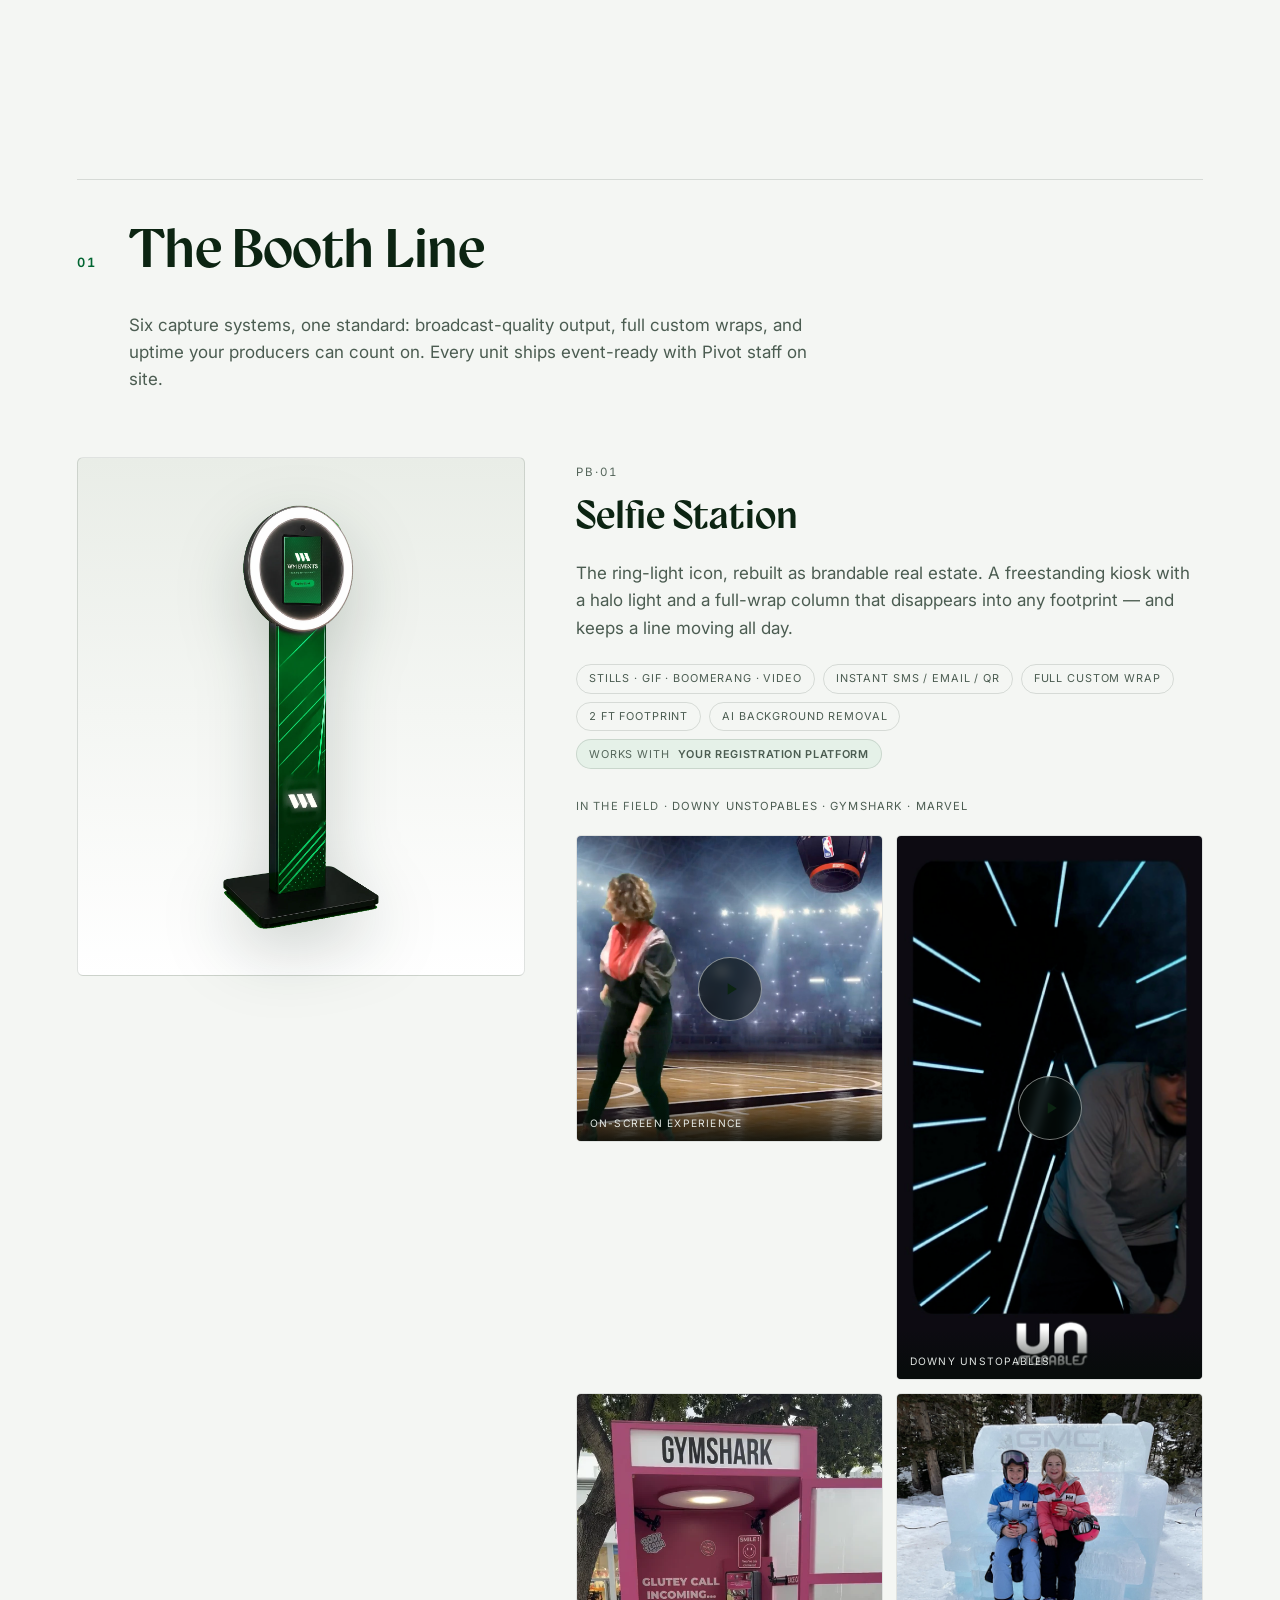
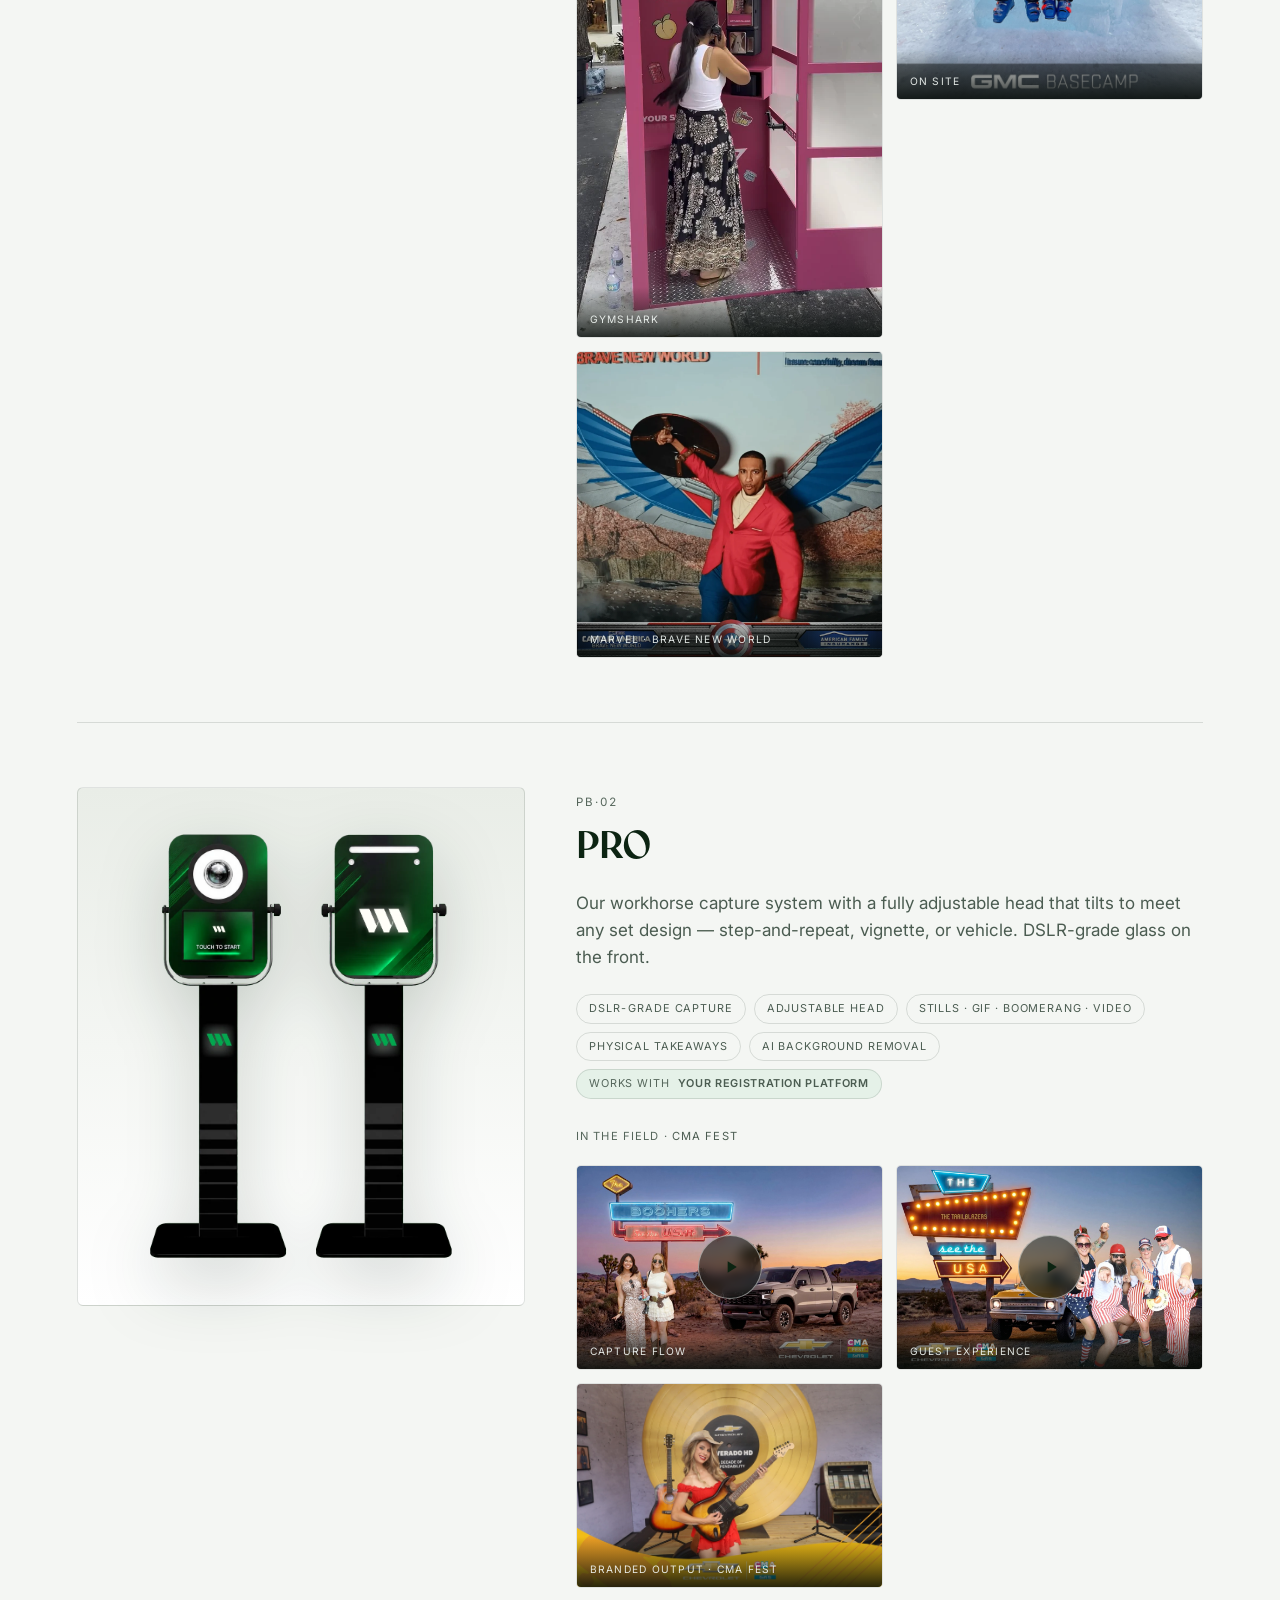
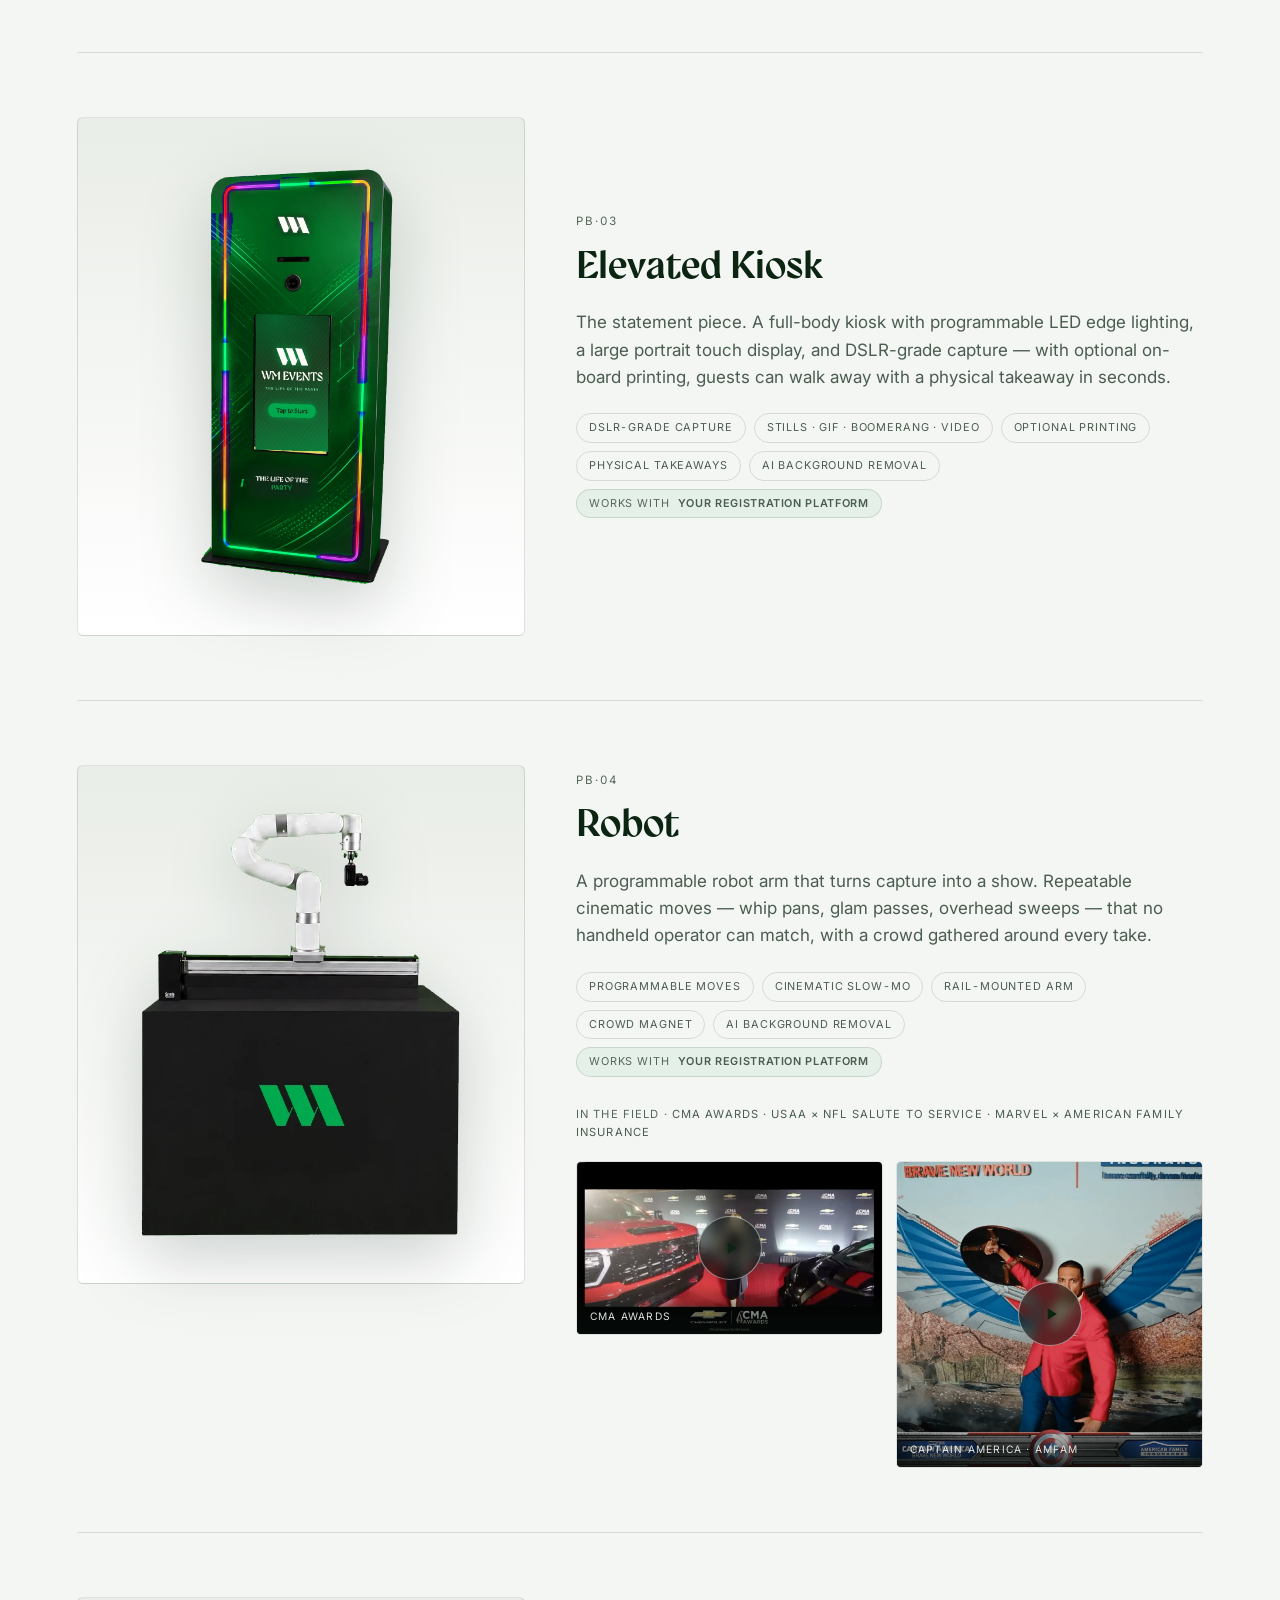
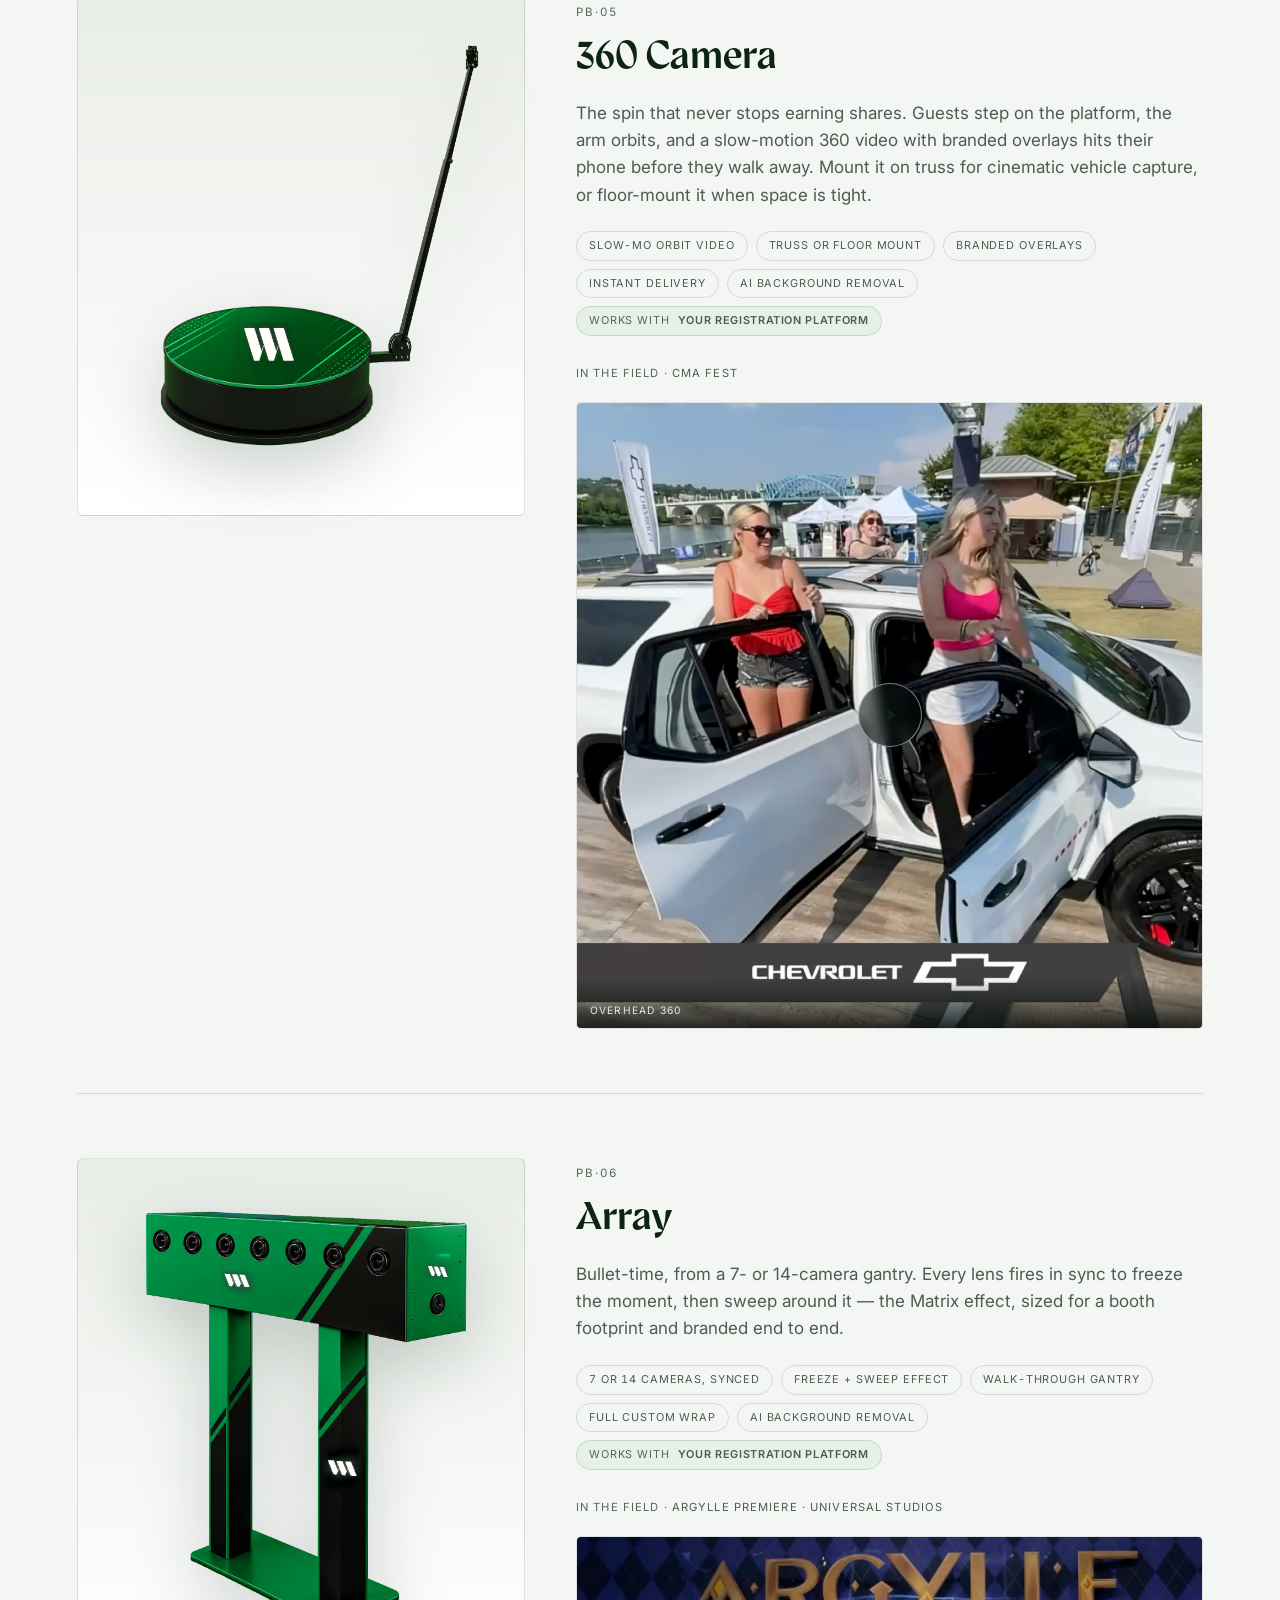
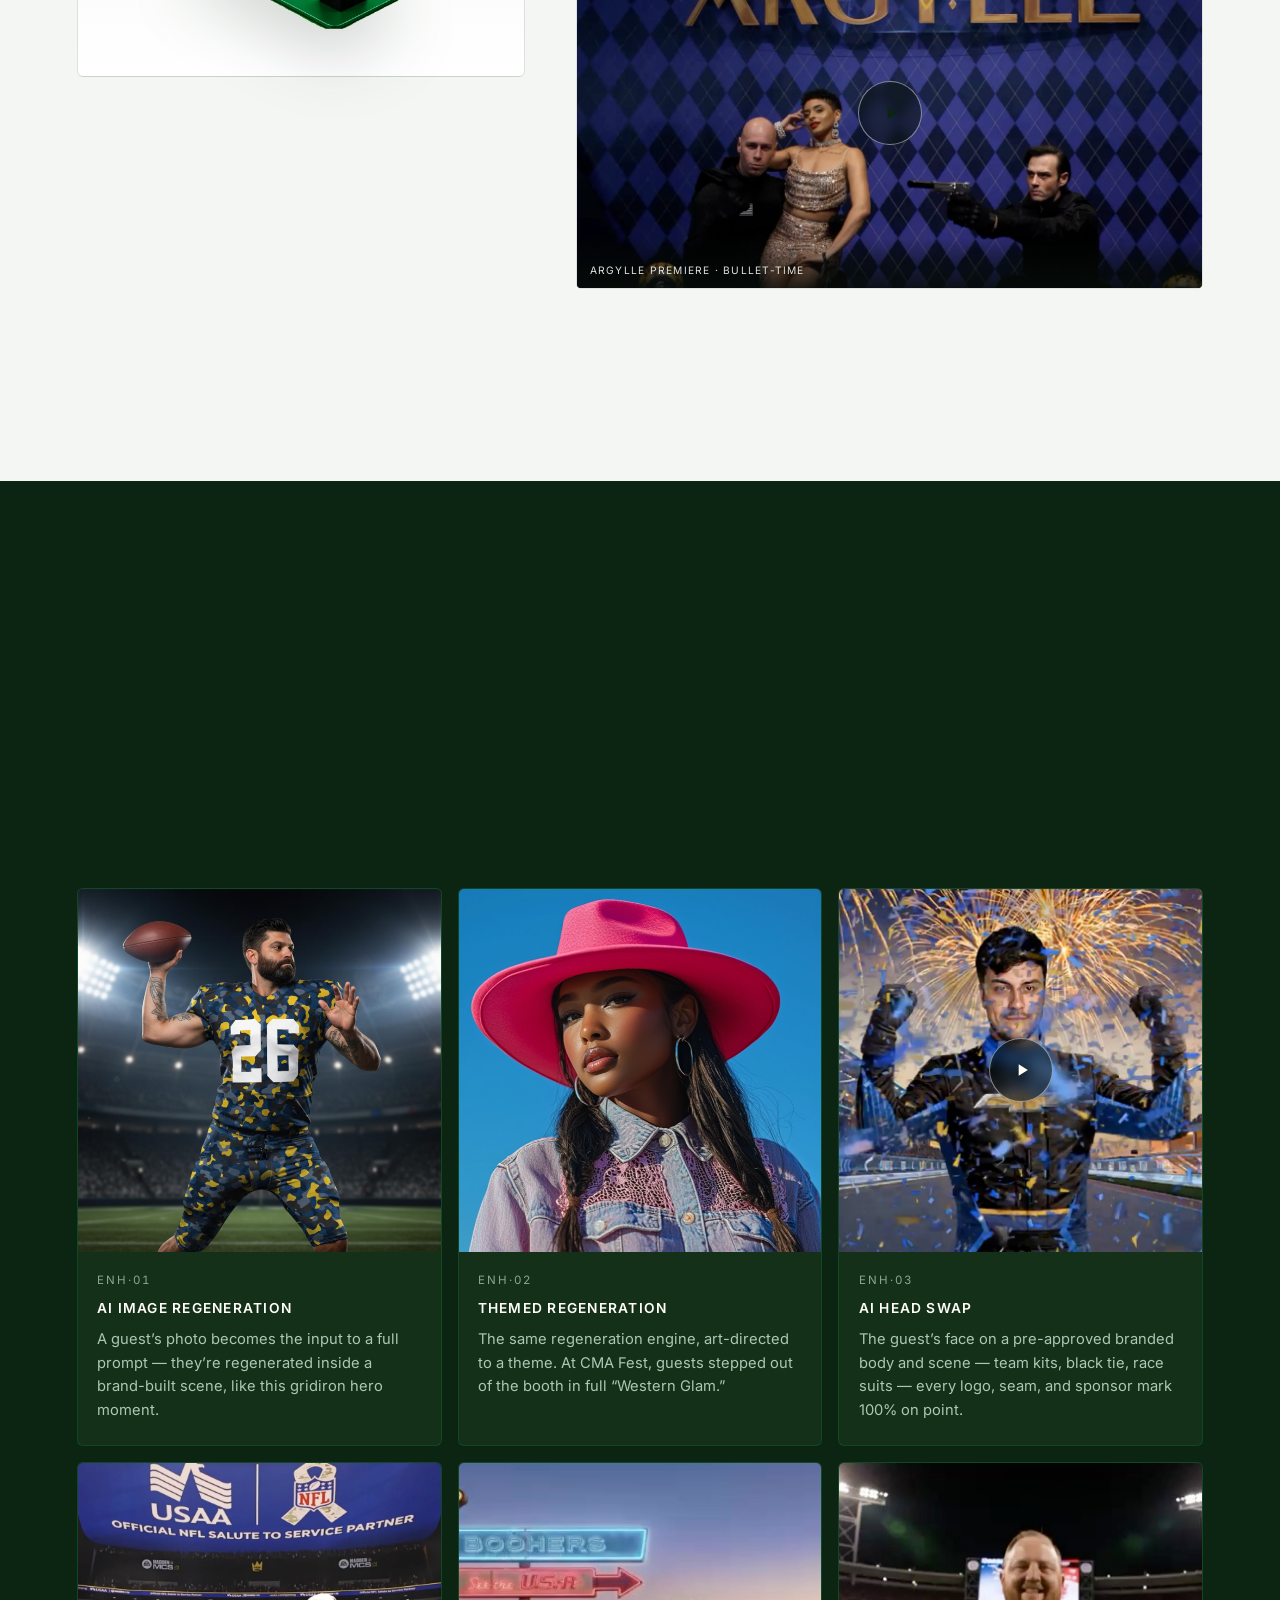
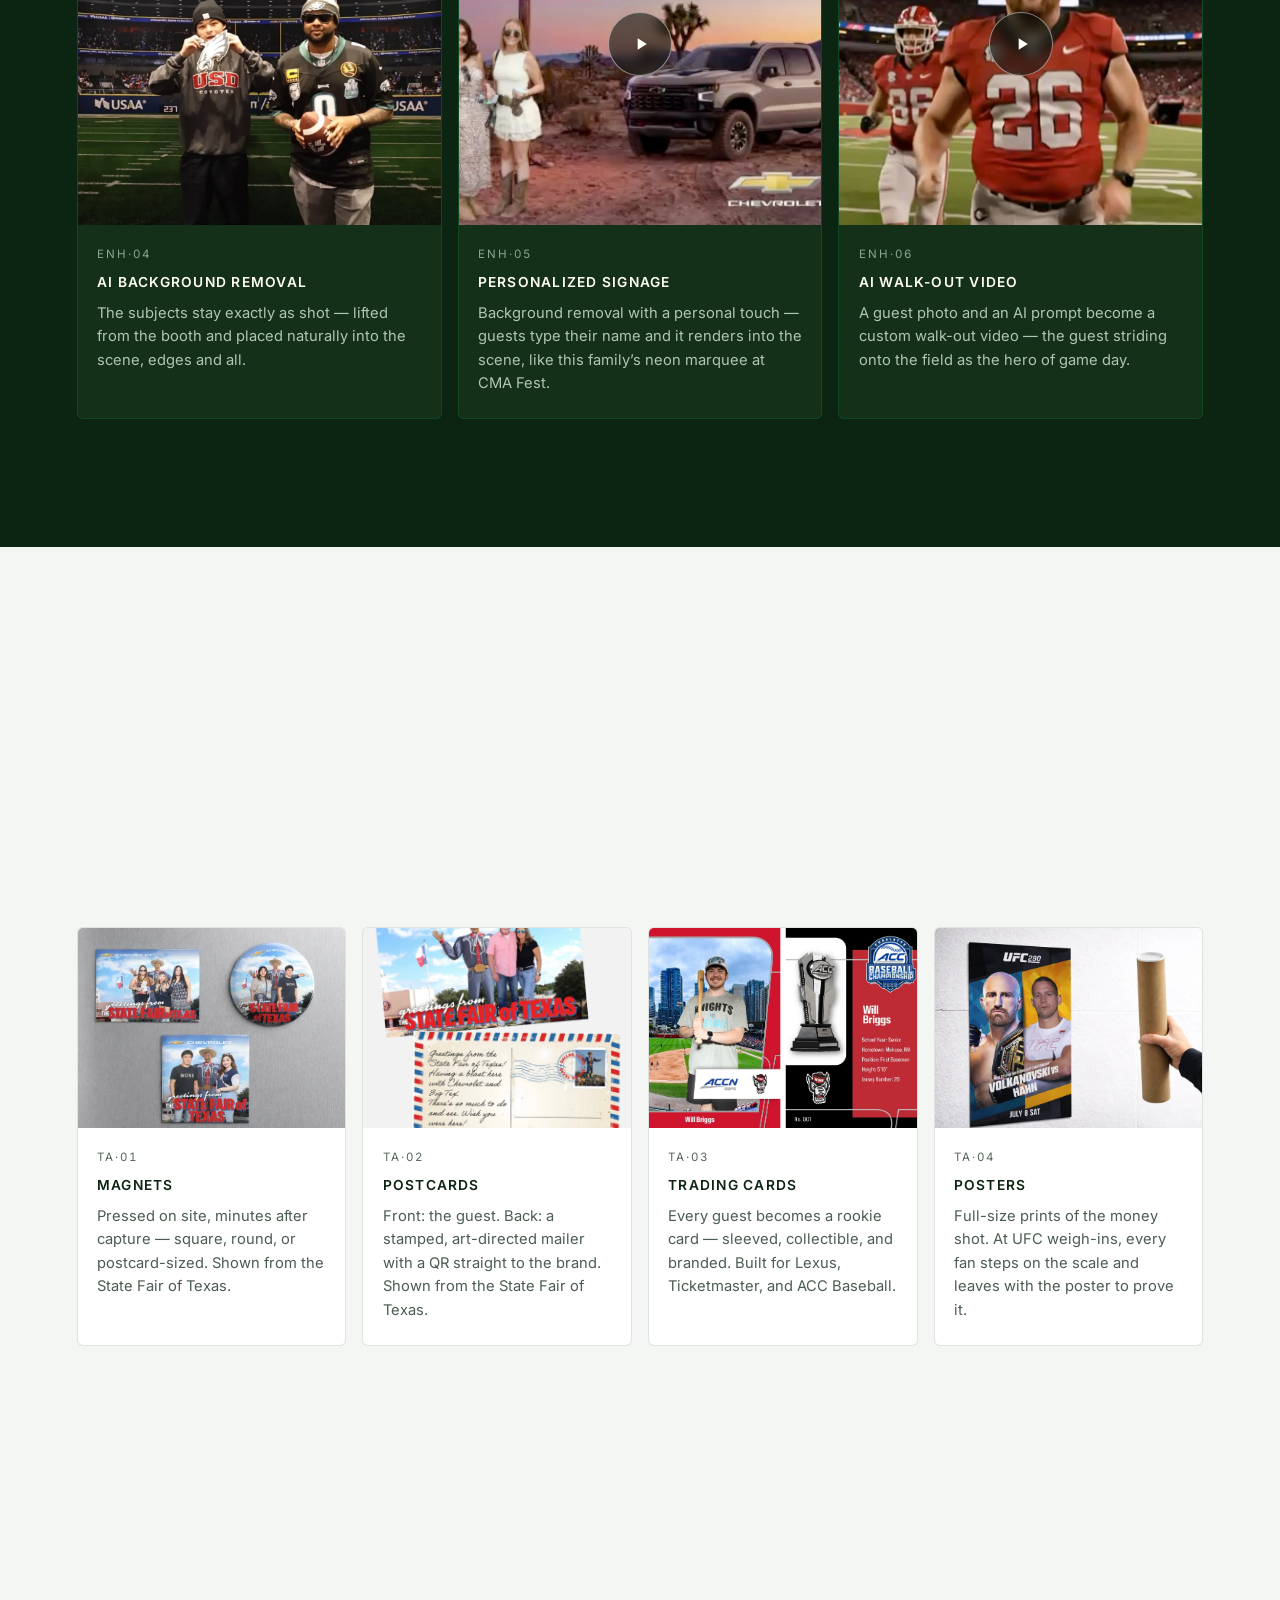
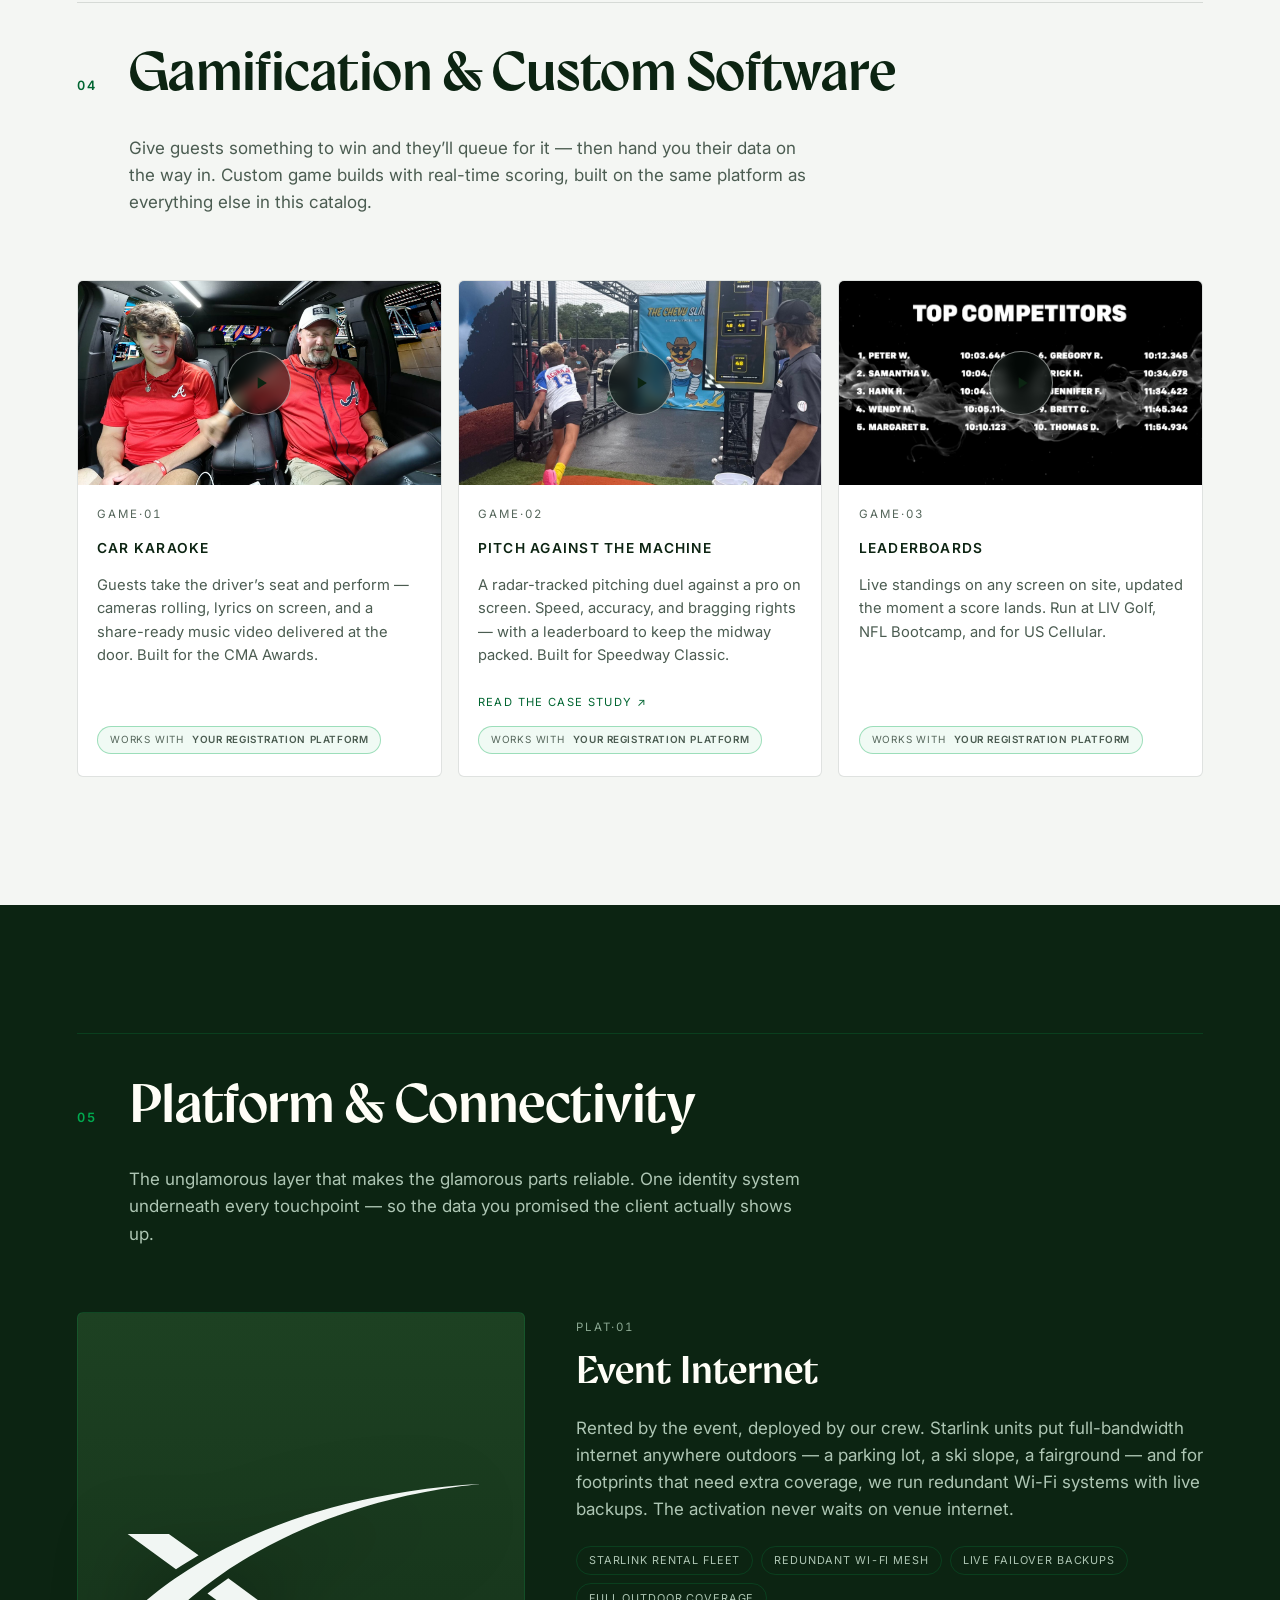
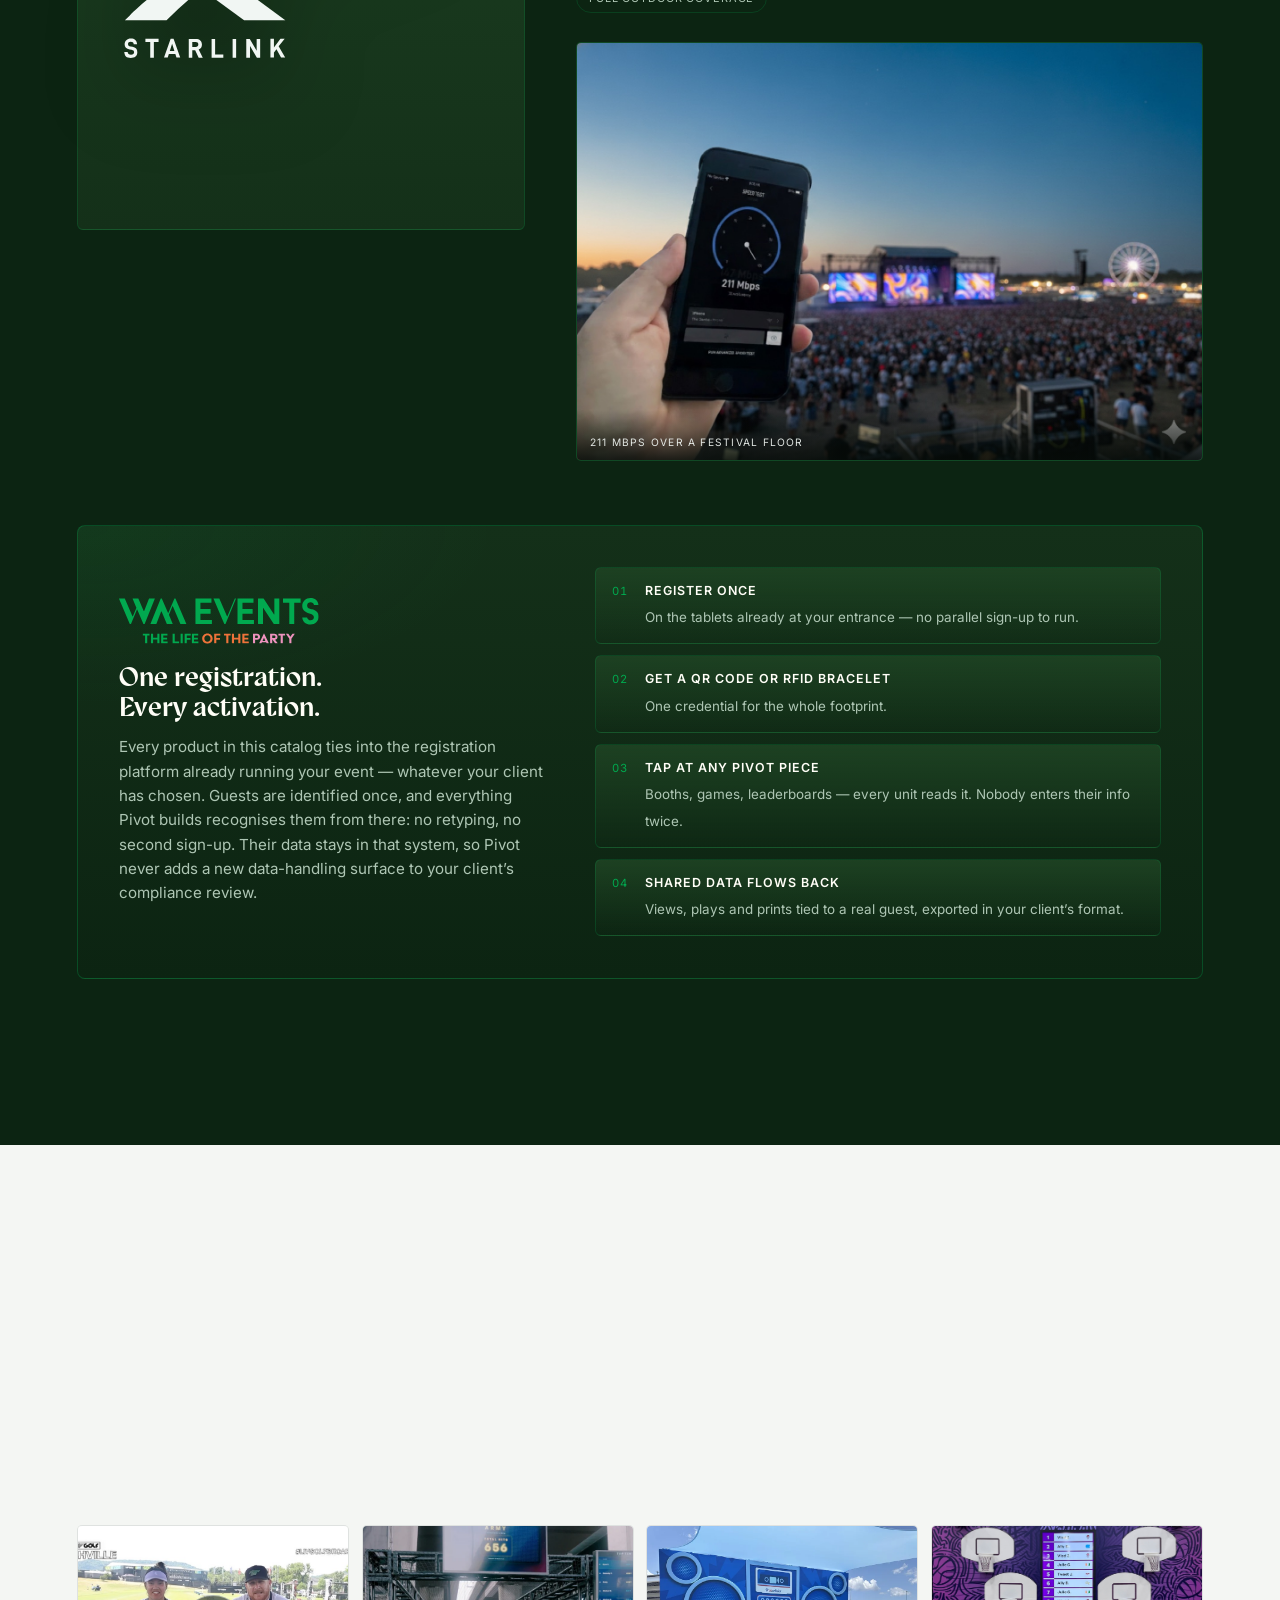
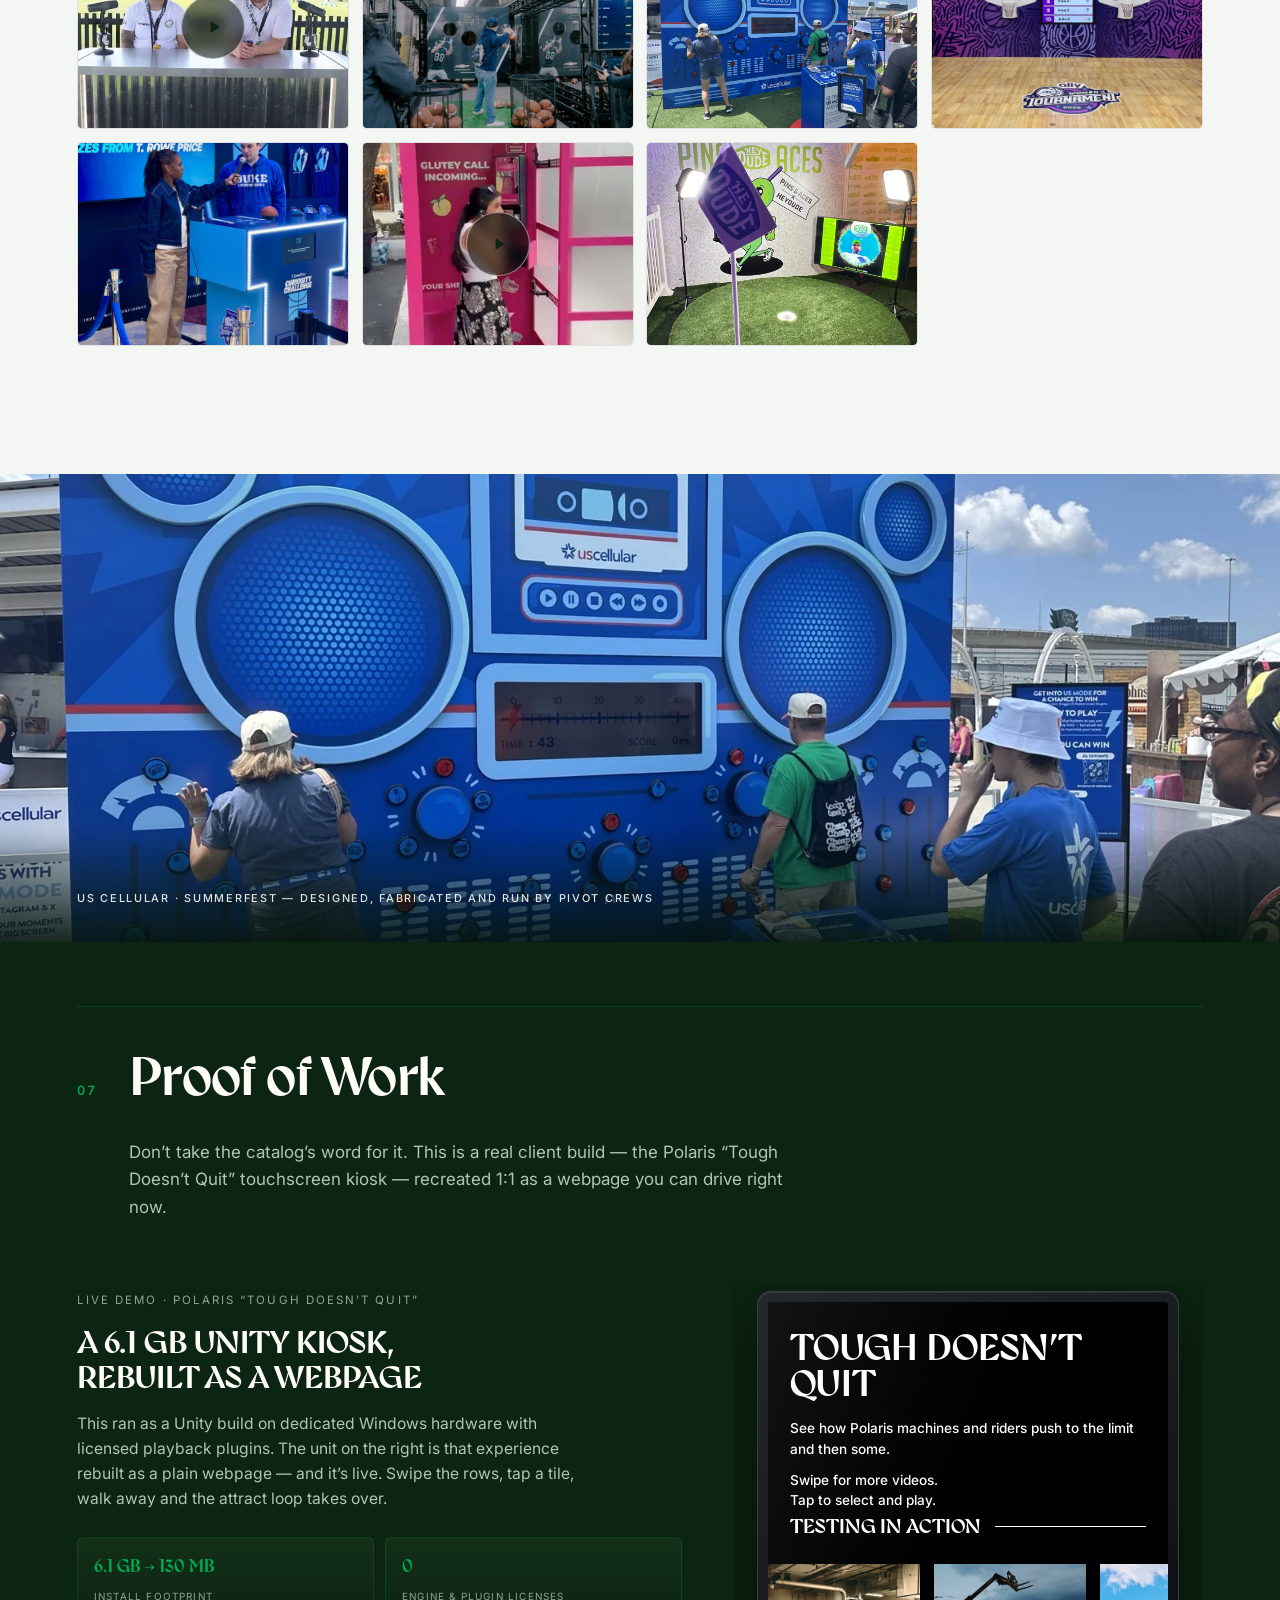
==== commit eab59a55: "Give the page an opening frame and a cinematic break The cover was type on a gradient - a document t" ====
--- a/index.html
+++ b/index.html
@@ -22,6 +22,7 @@
 <meta name="twitter:card" content="summary_large_image">
 <meta name="theme-color" content="#0C2412">
 <meta name="color-scheme" content="dark">
+<link rel="preload" as="image" href="assets/img/hero-armynavy.webp" fetchpriority="high">
 <link rel="preconnect" href="https://fonts.googleapis.com">
 <link rel="preconnect" href="https://fonts.gstatic.com" crossorigin>
 <link rel="stylesheet" href="https://fonts.googleapis.com/css2?family=Inter:wght@400..700&amp;display=swap">
@@ -136,20 +137,35 @@
   radial-gradient(1200px 600px at 85% -10%,rgba(1,169,79,.10),transparent 60%),
   radial-gradient(900px 500px at -10% 110%,rgba(1,169,79,.06),transparent 60%),
   var(--bg)}
+/* Full-bleed opening frame. The type-only cover read as a document title page;
+   a real activation behind it — the build, the live board, a guest mid-throw —
+   says what Pivot does before a word is read. */
+.cover-media{position:absolute;inset:0;z-index:0;overflow:hidden}
+.cover-media img{width:100%;height:100%;object-fit:cover;object-position:50% 42%;
+  transform:scale(1.06) translateY(calc(var(--drift,0) * .5));will-change:transform}
+/* Scrim carries the contrast, so the headline never depends on what the photo is
+   doing underneath it. Measured against the rendered pixels, not eyeballed. */
+.cover-scrim{position:absolute;inset:0;z-index:1;pointer-events:none;background:
+  linear-gradient(180deg,rgba(6,20,11,.80) 0%,rgba(6,20,11,.62) 34%,rgba(6,20,11,.72) 64%,rgba(6,20,11,.94) 100%),
+  radial-gradient(120% 78% at 50% 45%,transparent 12%,rgba(6,20,11,.55) 78%)}
+/* lift the hero copy above the scrim — but skip .scroll-cue, which is already
+   absolutely positioned against the cover and carries its own z-index. Forcing
+   position:relative on it dropped it into the flex flow, on top of the CTA. */
+.cover>*:not(.cover-media):not(.cover-scrim):not(.scroll-cue){position:relative;z-index:2}
 /* --drift is set from the scroll pass so the dot field trails the page slightly */
-.cover::after{content:"";position:absolute;inset:0;background-image:radial-gradient(rgba(174,198,180,.10) 1px,transparent 1px);background-size:26px 26px;background-position:0 var(--drift,0);mask-image:radial-gradient(700px 500px at 80% 20%,#000 20%,transparent 75%);pointer-events:none;will-change:background-position}
+.cover::after{content:"";position:absolute;inset:0;z-index:1;background-image:radial-gradient(rgba(174,198,180,.10) 1px,transparent 1px);background-size:26px 26px;background-position:0 var(--drift,0);mask-image:radial-gradient(700px 500px at 80% 20%,#000 20%,transparent 75%);pointer-events:none;will-change:background-position}
 .cover .scroll-cue{transition:opacity .4s var(--ease-soft)}
 .cover .eyebrow{margin-bottom:1.6rem}
 .cover h1{font-size:clamp(2.4rem,7vw,7rem);font-weight:700;line-height:.94;letter-spacing:-.02em;max-width:13ch;margin-inline:auto}
 .cover h1 em{font-style:normal;color:var(--mint)}
-.cover .prep{margin-top:2.4rem;display:flex;flex-wrap:wrap;align-items:center;justify-content:center;gap:.6rem 1rem;font-family:var(--mono);font-size:.8rem;letter-spacing:.12em;text-transform:uppercase;color:var(--muted)}
+.cover .prep{margin-top:2.4rem;display:flex;flex-wrap:wrap;align-items:center;justify-content:center;gap:.6rem 1rem;font-family:var(--mono);font-size:.8rem;letter-spacing:.12em;text-transform:uppercase;color:rgba(255,254,247,.82)}
 .cover .prep b{color:var(--ink);font-weight:500}
 .cover .prep::before{content:"";width:2.6rem;height:1px;background:var(--mint)}
-.cover p.lede{margin-top:1.5rem;max-width:52ch;margin-inline:auto;color:var(--muted);font-size:1.1rem}
+.cover p.lede{margin-top:1.5rem;max-width:52ch;margin-inline:auto;color:rgba(255,254,247,.90);font-size:1.1rem}
 .cover .demo-cue{margin-top:1.6rem}
 .cover .demo-cue a{font-family:var(--mono);font-size:.78rem;letter-spacing:.14em;text-transform:uppercase;border:1px solid rgba(1,169,79,.4);border-radius:99px;padding:.55rem 1.1rem;transition:background .2s,border-color .2s}
 .cover .demo-cue a:hover{background:rgba(1,169,79,.12);border-color:var(--mint)}
-.cover .scroll-cue{position:absolute;bottom:2rem;left:0;right:0;text-align:center;font-family:var(--mono);font-size:.68rem;letter-spacing:.2em;text-transform:uppercase;color:var(--dim);animation:cue 2.6s ease-in-out infinite}
+.cover .scroll-cue{position:absolute;z-index:2;bottom:2rem;left:0;right:0;text-align:center;font-family:var(--mono);font-size:.68rem;letter-spacing:.2em;text-transform:uppercase;color:rgba(255,254,247,.68);animation:cue 2.6s ease-in-out infinite}
 @keyframes cue{50%{transform:translateY(6px);opacity:.5}}
 @media(prefers-reduced-motion:reduce){.cover .scroll-cue{animation:none}}
 
@@ -282,6 +298,23 @@
 .stage-logo{background:radial-gradient(420px 220px at 50% 42%,rgba(1,169,79,.10),transparent 70%),linear-gradient(180deg,var(--raise),var(--surface));min-height:300px}
 .stage-logo img{width:min(340px,70%);max-height:none;filter:drop-shadow(0 0 34px rgba(241,246,243,.18))}
 
+/* ---------- full-bleed break ----------
+   A cinematic pause between the field work and the live demos. Edge-to-edge,
+   so it breaks the column rhythm the rest of the page keeps. */
+.bleed{position:relative;margin:0;height:clamp(320px,52vh,620px);overflow:hidden;background:var(--raise)}
+.bleed img{width:100%;height:100%;object-fit:cover;object-position:50% 46%;
+  transform:scale(1.04);transition:transform 1.4s var(--ease)}
+.js .bleed.in img{transform:none}
+.bleed figcaption{position:absolute;inset:auto 0 0 0;z-index:2;
+  padding:clamp(2rem,6vw,4rem) clamp(1.2rem,6vw,5rem) clamp(1.4rem,3vw,2.2rem);
+  background:linear-gradient(transparent,rgba(6,20,11,.88));
+  font-family:var(--mono);font-size:.68rem;font-weight:500;letter-spacing:.16em;
+  text-transform:uppercase;color:rgba(255,254,247,.88)}
+/* the break already supplies the breathing room, so the section after it does not
+   need its full top padding as well */
+.bleed + section{padding-top:clamp(2.5rem,5vw,4rem)}
+@media(prefers-reduced-motion:reduce){.bleed img,.js .bleed.in img{transform:none;transition:none}}
+
 /* ---------- proof of work ---------- */
 .proof-grid{display:grid;grid-template-columns:minmax(300px,1fr) minmax(320px,470px);gap:clamp(2rem,4vw,4rem);align-items:start}
 .pg-copy h3{font-family:var(--disp);font-weight:700;text-transform:uppercase;font-size:clamp(1.35rem,2.6vw,2rem);line-height:1.1;margin:.8rem 0 1rem}
@@ -460,6 +493,11 @@
 
 <main id="main">
 <header class="cover band-dark" id="top">
+  <div class="cover-media">
+    <img src="assets/img/hero-armynavy.webp" width="1600" height="900" fetchpriority="high" decoding="async"
+         alt="A guest throwing at the Chevrolet football-toss build at the Army-Navy game, live scoreboard overhead and Pivot crew running tablets alongside">
+  </div>
+  <div class="cover-scrim"></div>
   <p class="eyebrow">PivotXP · Experiential Technology</p>
   <h1>The<br>Experience<br><em>Catalog</em></h1>
   <p class="prep">Prepared for <b>&nbsp;WM Events</b>&nbsp;· August 2026</p>
@@ -740,14 +778,20 @@
   </div>
   <div class="media reveal stagger field-grid">
     <figure class="vwrap"><video preload="none" data-poster="assets/poster/install-liv.jpg" src="assets/video/install-liv.mp4" playsinline width="960" height="540"></video><span class="playbtn"><svg viewBox="0 0 24 24"><path d="M8 5v14l11-7z"/></svg></span></figure>
-    <figure><img src="assets/img/field-armynavy.jpg" alt="Chevrolet football toss cage at the Army-Navy game with live scoreboard and leaderboard" loading="lazy" width="1600" height="900"></figure>
-    <figure><img src="assets/img/field-uscellular.jpg" alt="US Cellular giant boombox button wall at Summerfest" loading="lazy" width="1600" height="1200"></figure>
+    <figure><img src="assets/img/field-armynavy.webp" alt="Chevrolet football toss cage at the Army-Navy game with live scoreboard and leaderboard" loading="lazy" width="900" height="506"></figure>
+    <figure><img src="assets/img/field-uscellular.webp" alt="US Cellular giant boombox button wall at Summerfest" loading="lazy" width="900" height="675"></figure>
     <figure><img src="assets/img/field-ally.jpg" alt="Ally ACC Women's Tournament basketball bucket wall with live leaderboard" loading="lazy" width="1299" height="1400"></figure>
     <figure><img src="assets/img/field-trowe.jpg" alt="T. Rowe Price Curiosity Challenge trivia podium at the ACC Men's Tournament" loading="lazy" width="1233" height="1600"></figure>
     <figure class="vwrap"><video preload="none" data-poster="assets/poster/field-experience.jpg" src="assets/video/field-experience.mp4" playsinline width="320" height="568"></video><span class="playbtn"><svg viewBox="0 0 24 24"><path d="M8 5v14l11-7z"/></svg></span></figure>
     <figure><img src="assets/img/install-photo.jpg" alt="Custom activation install" loading="lazy" width="1400" height="1050"></figure>
   </div>
 </section>
+
+<figure class="bleed reveal">
+  <img src="assets/img/bleed-uscellular.webp" width="1600" height="1200" loading="lazy" decoding="async"
+       alt="The US Cellular giant boombox button wall built by Pivot for Summerfest">
+  <figcaption>US Cellular · Summerfest — designed, fabricated and run by Pivot crews</figcaption>
+</figure>
 
 <!-- ==================== 07 PROOF OF WORK ==================== -->
 <section id="proof" class="band-dark">
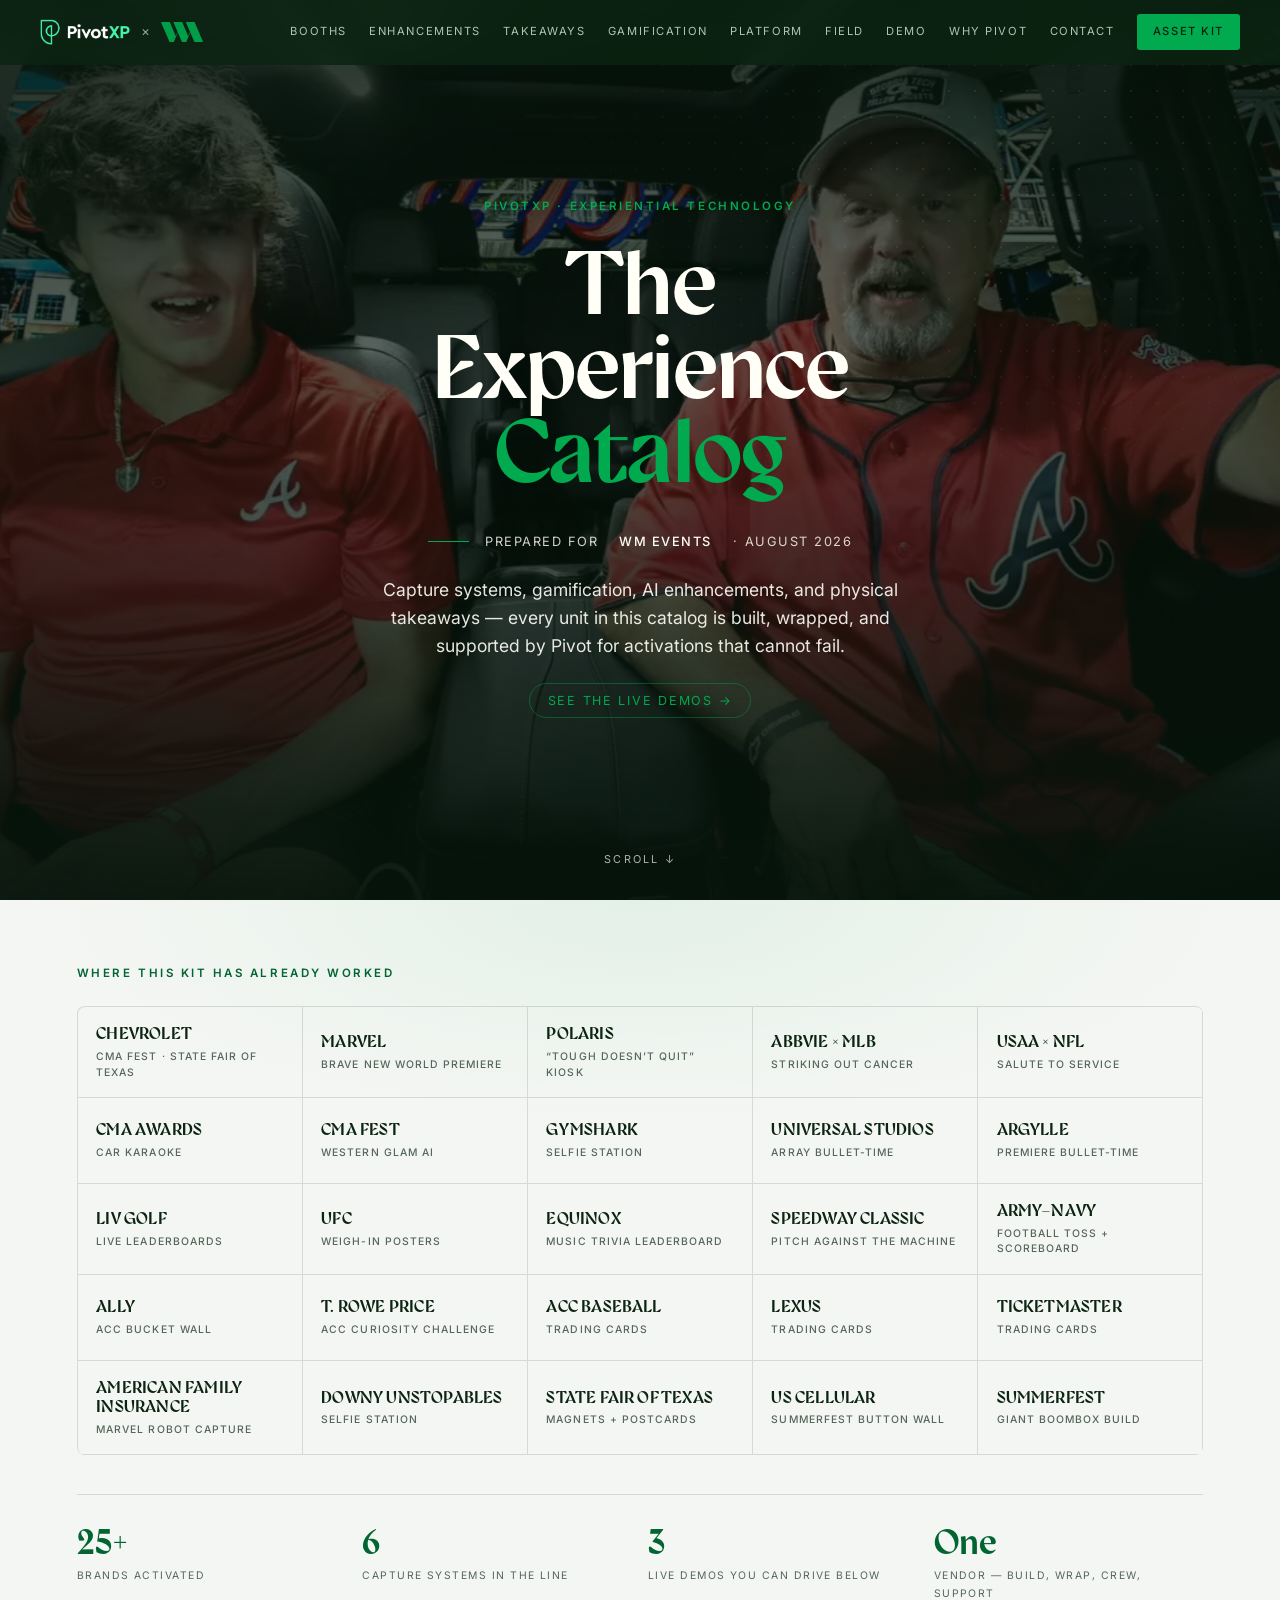
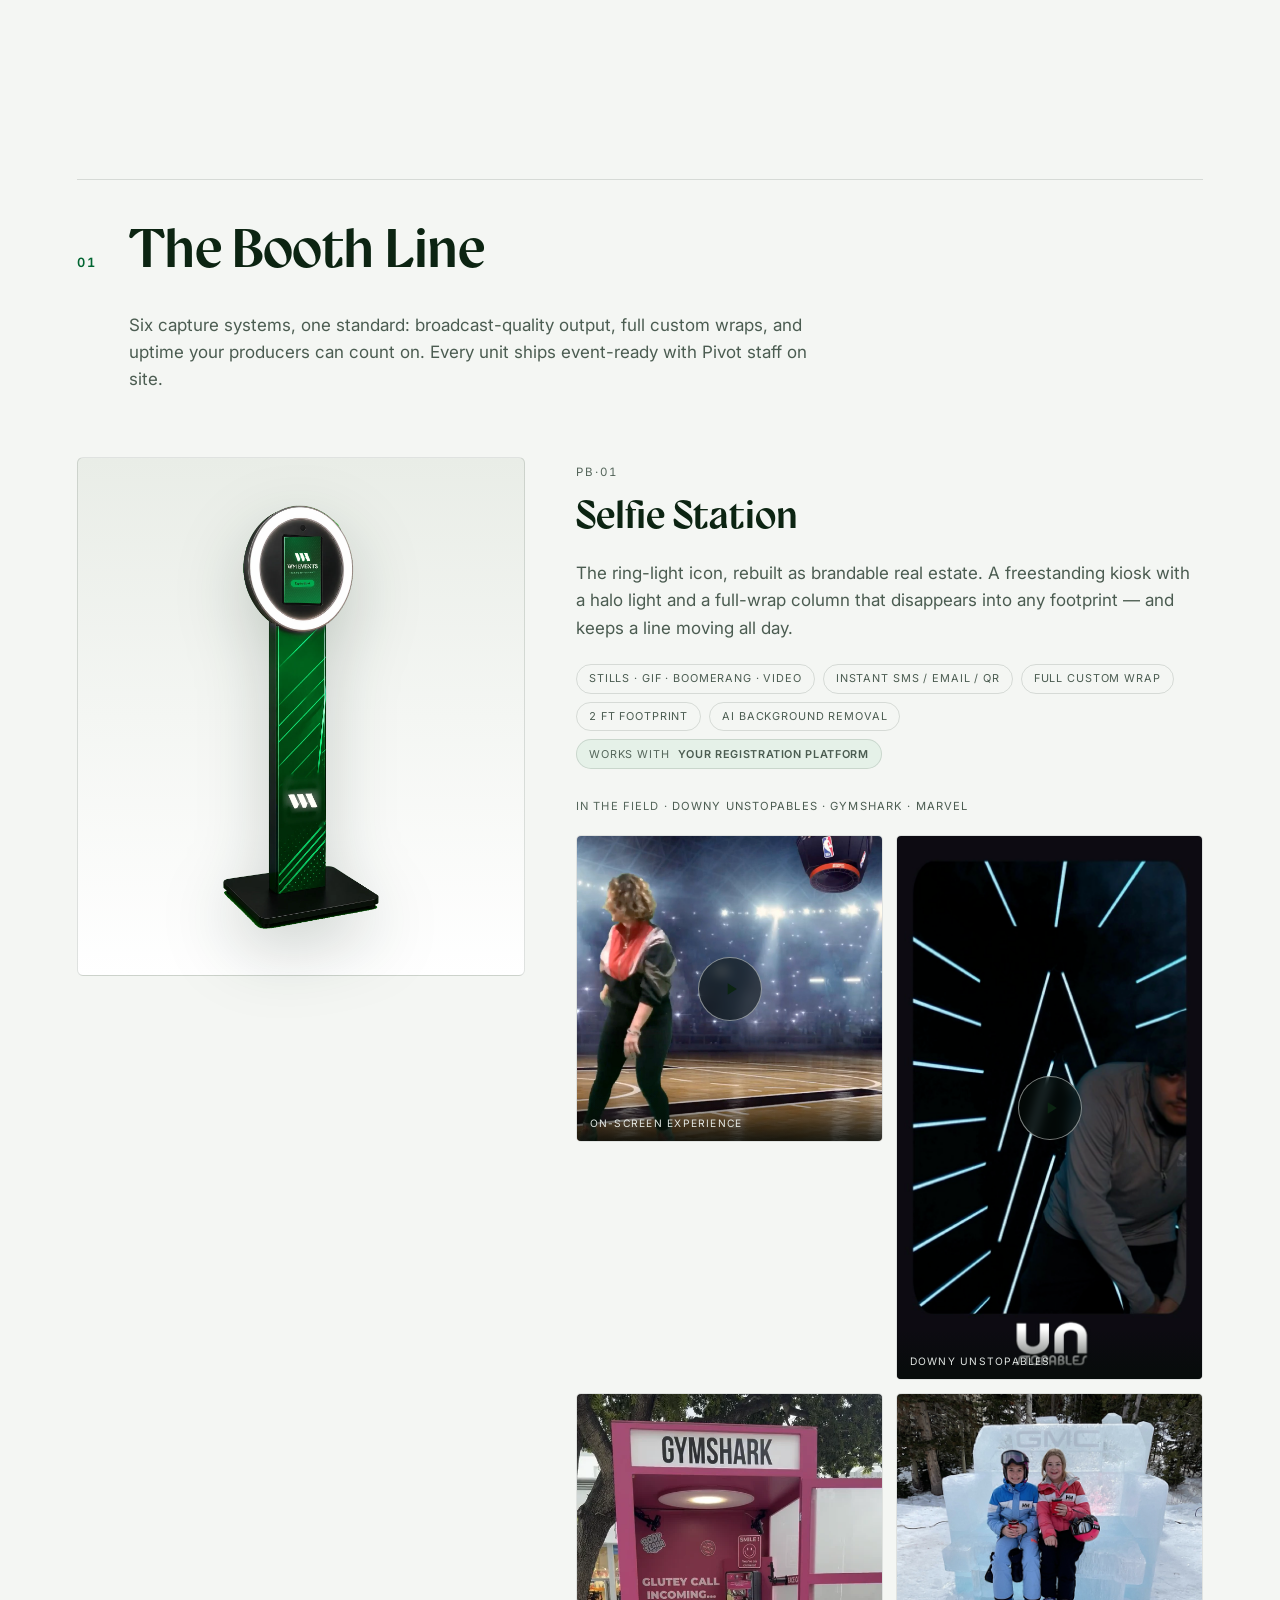
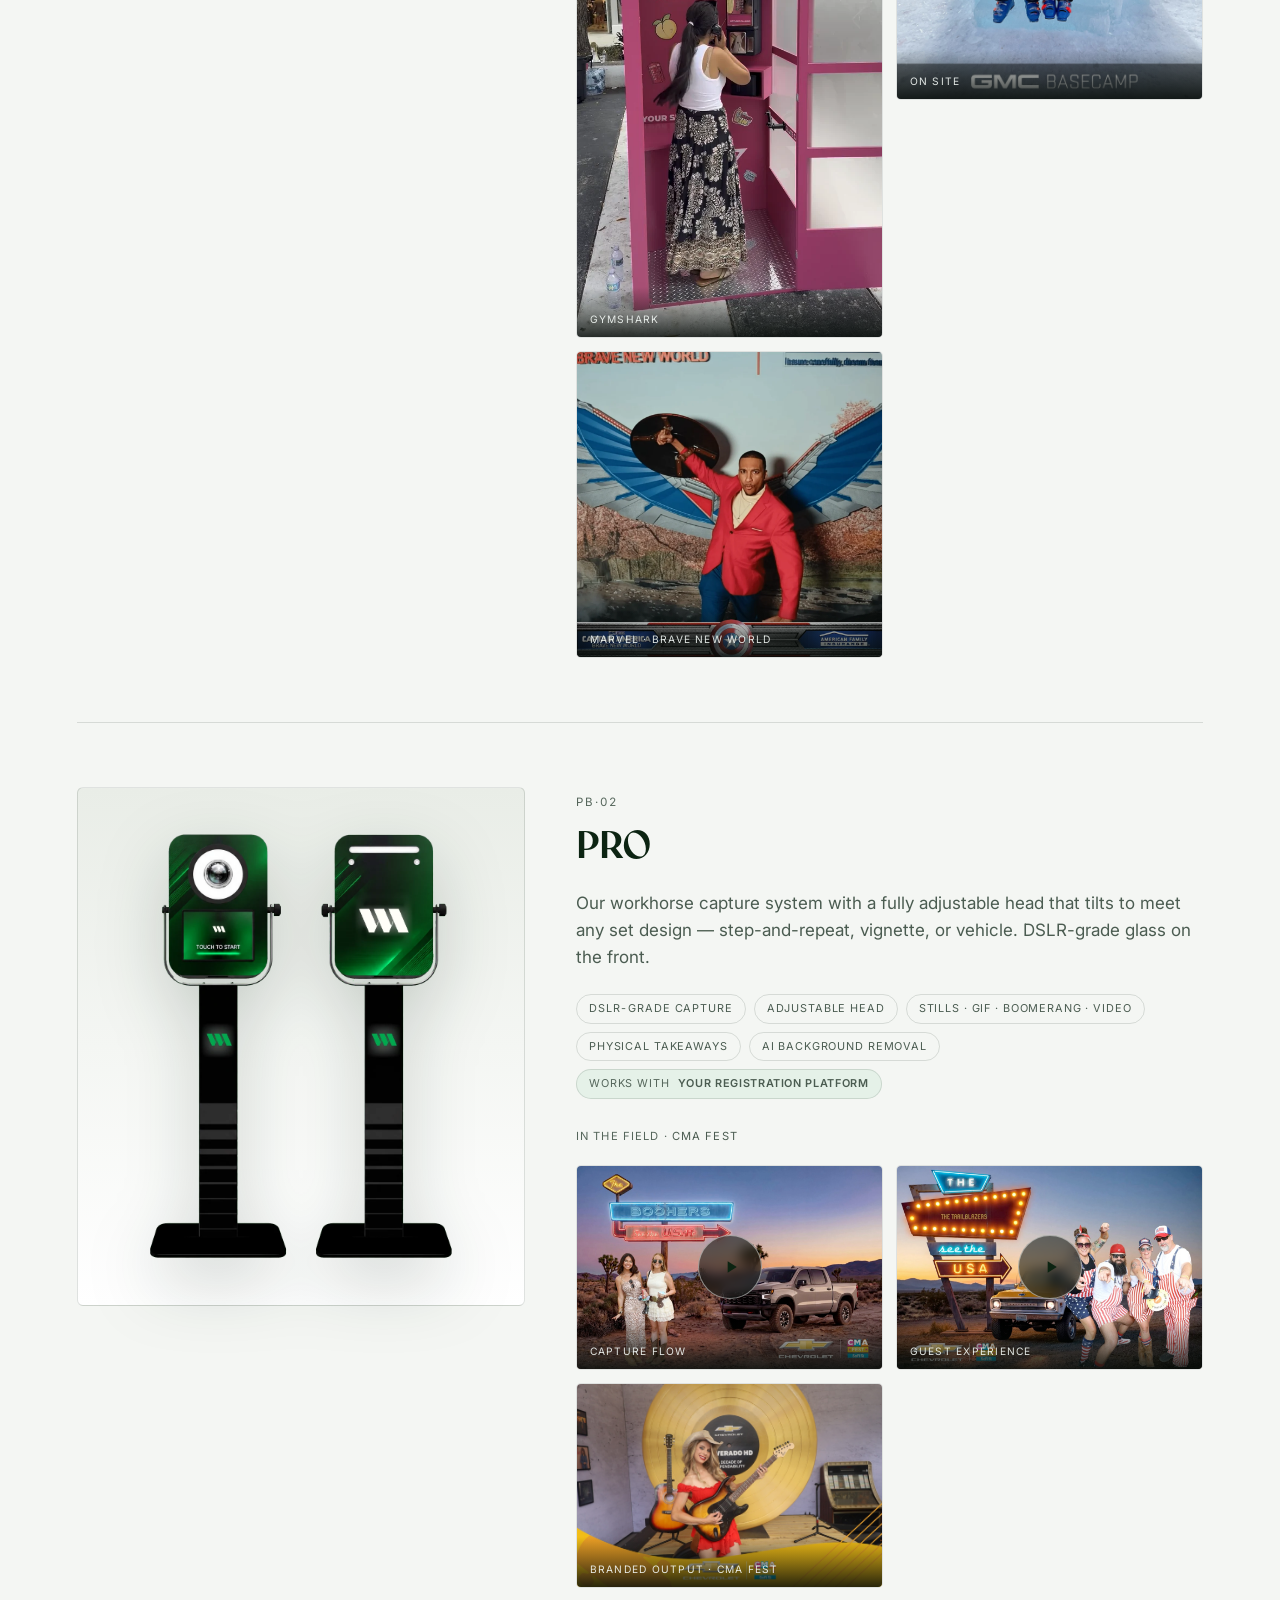
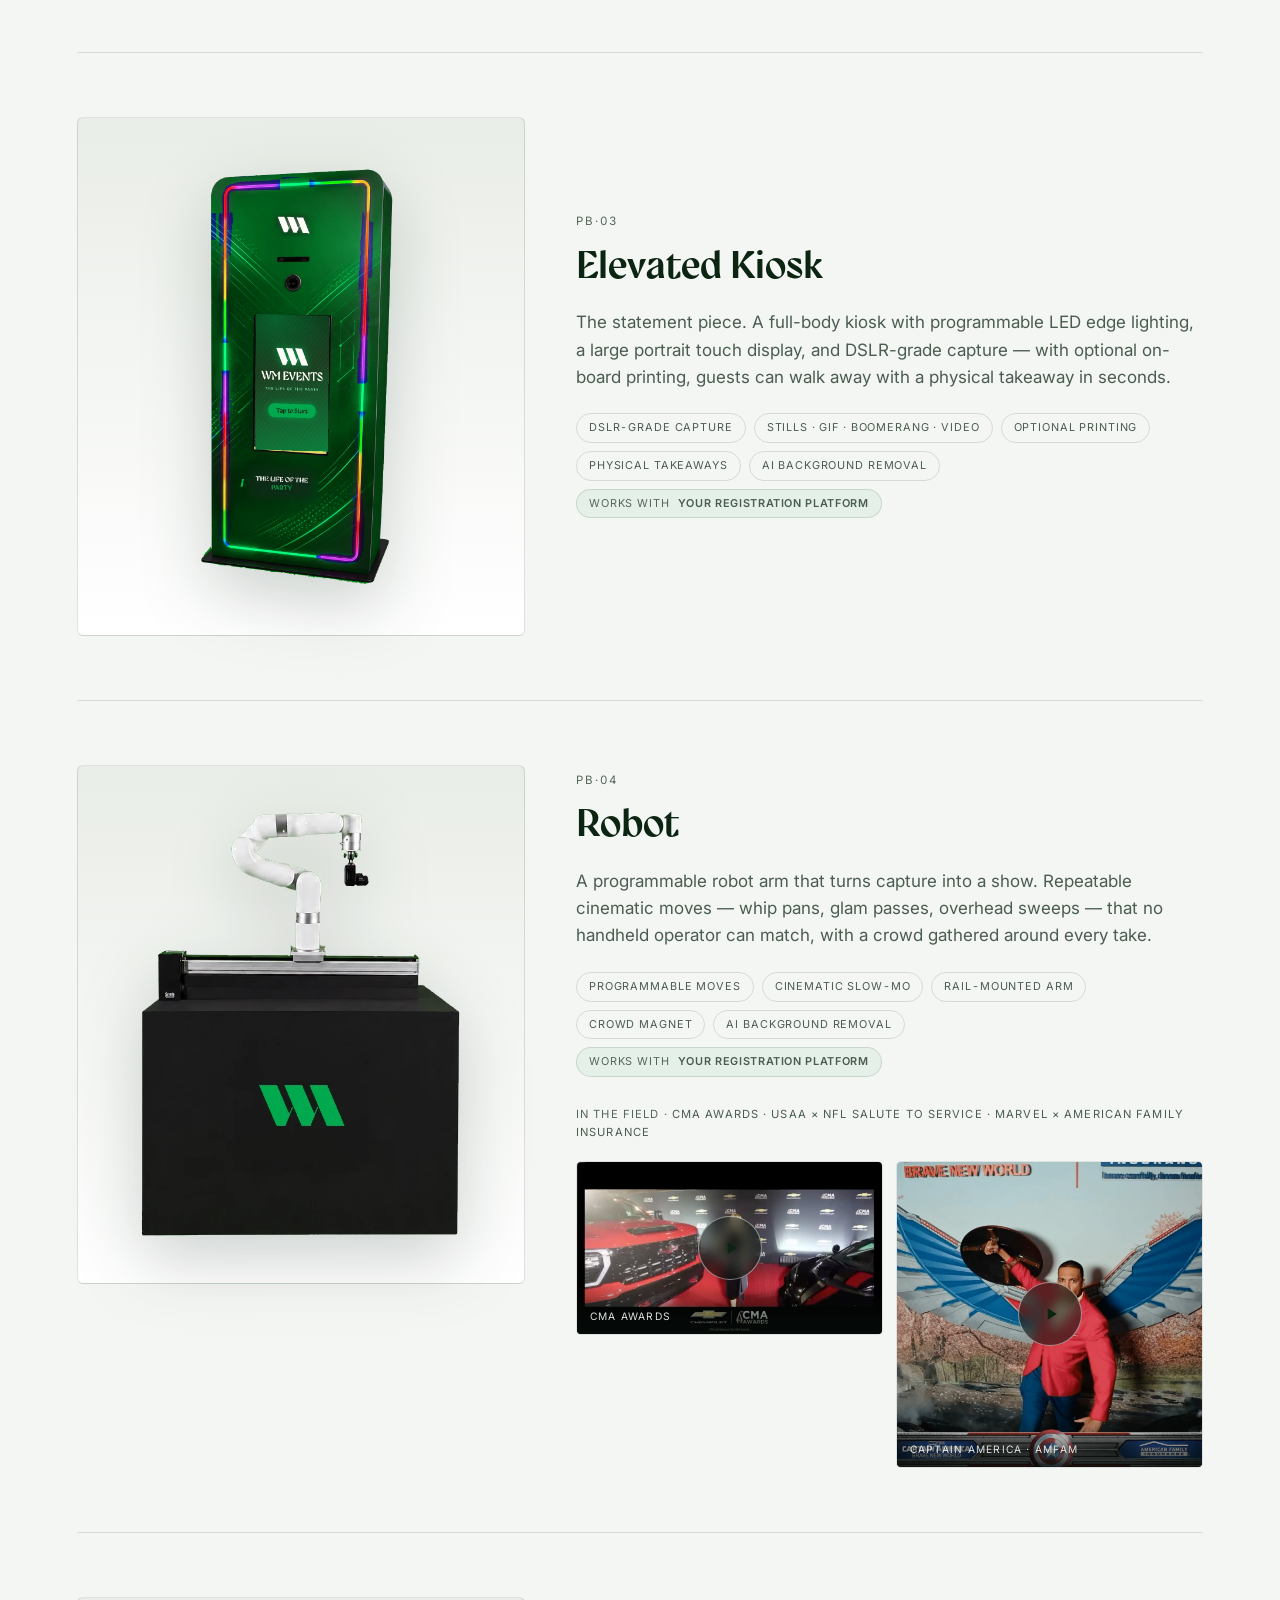
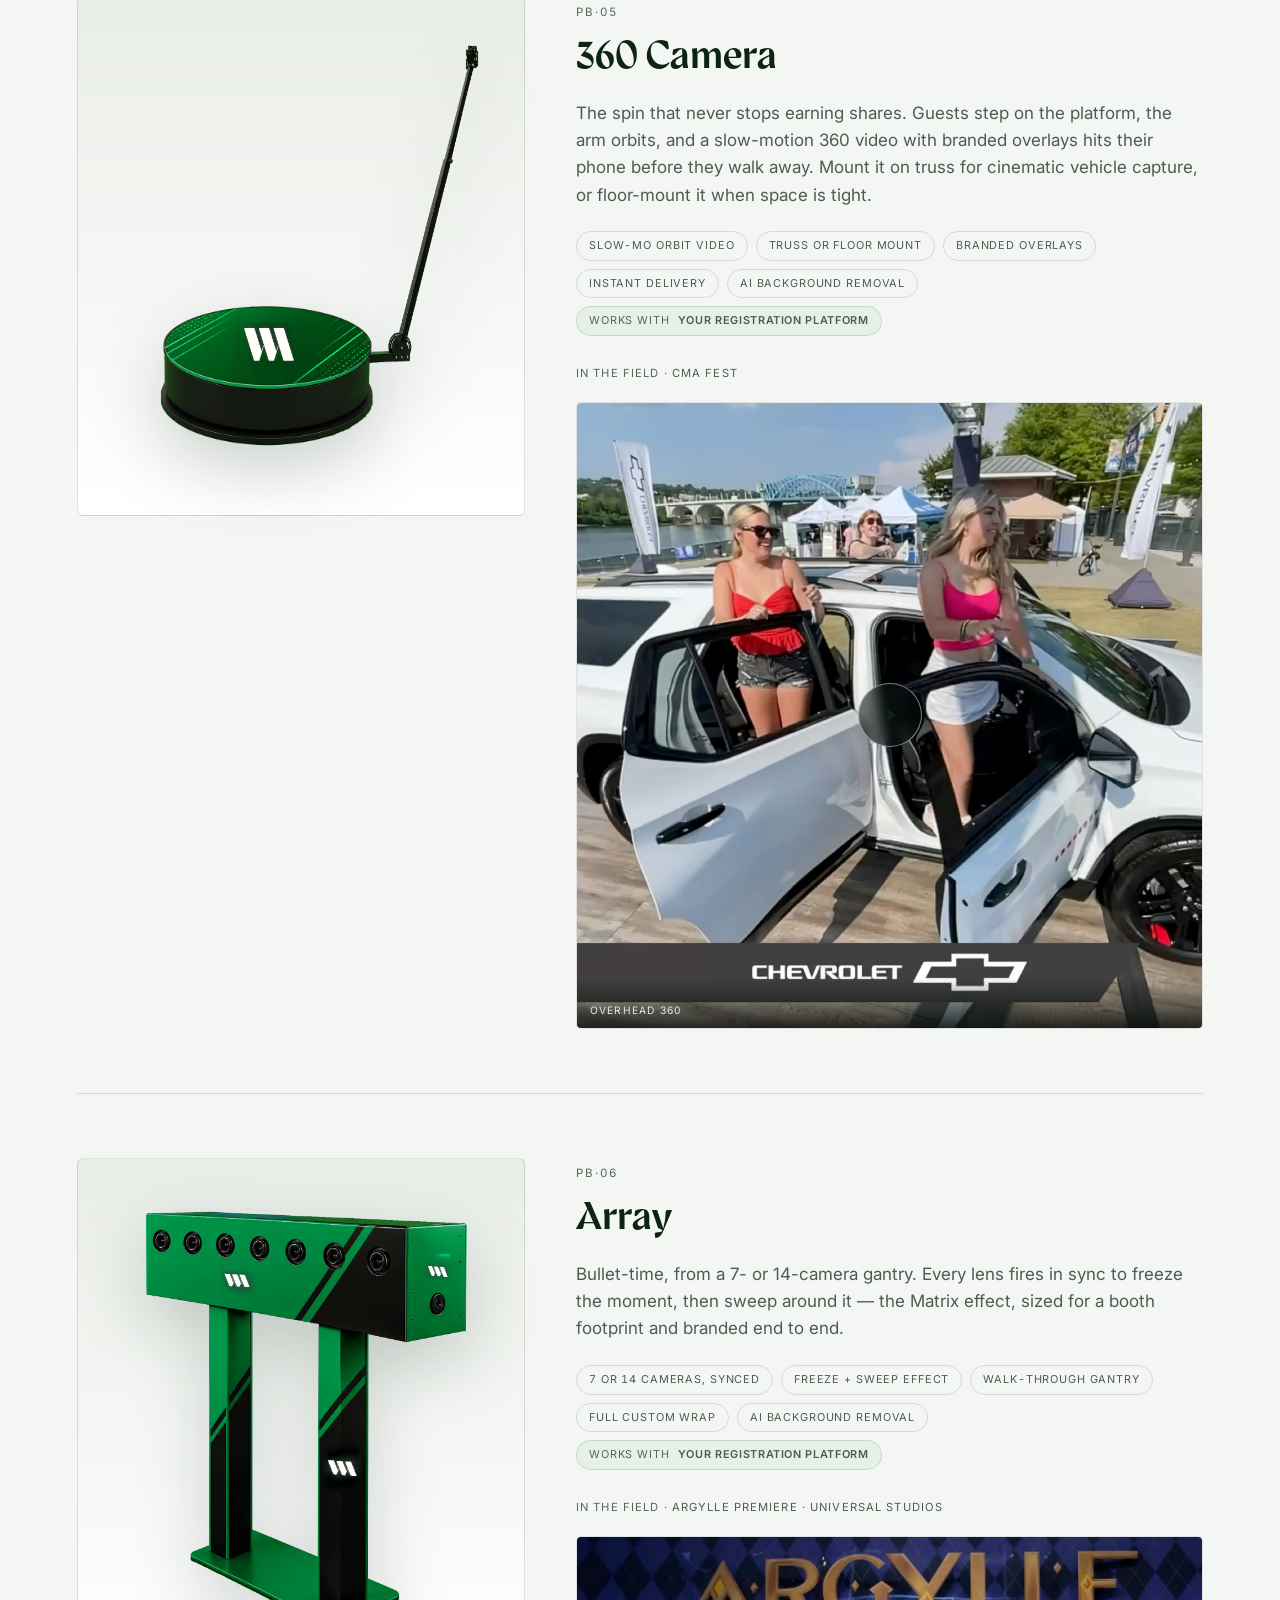
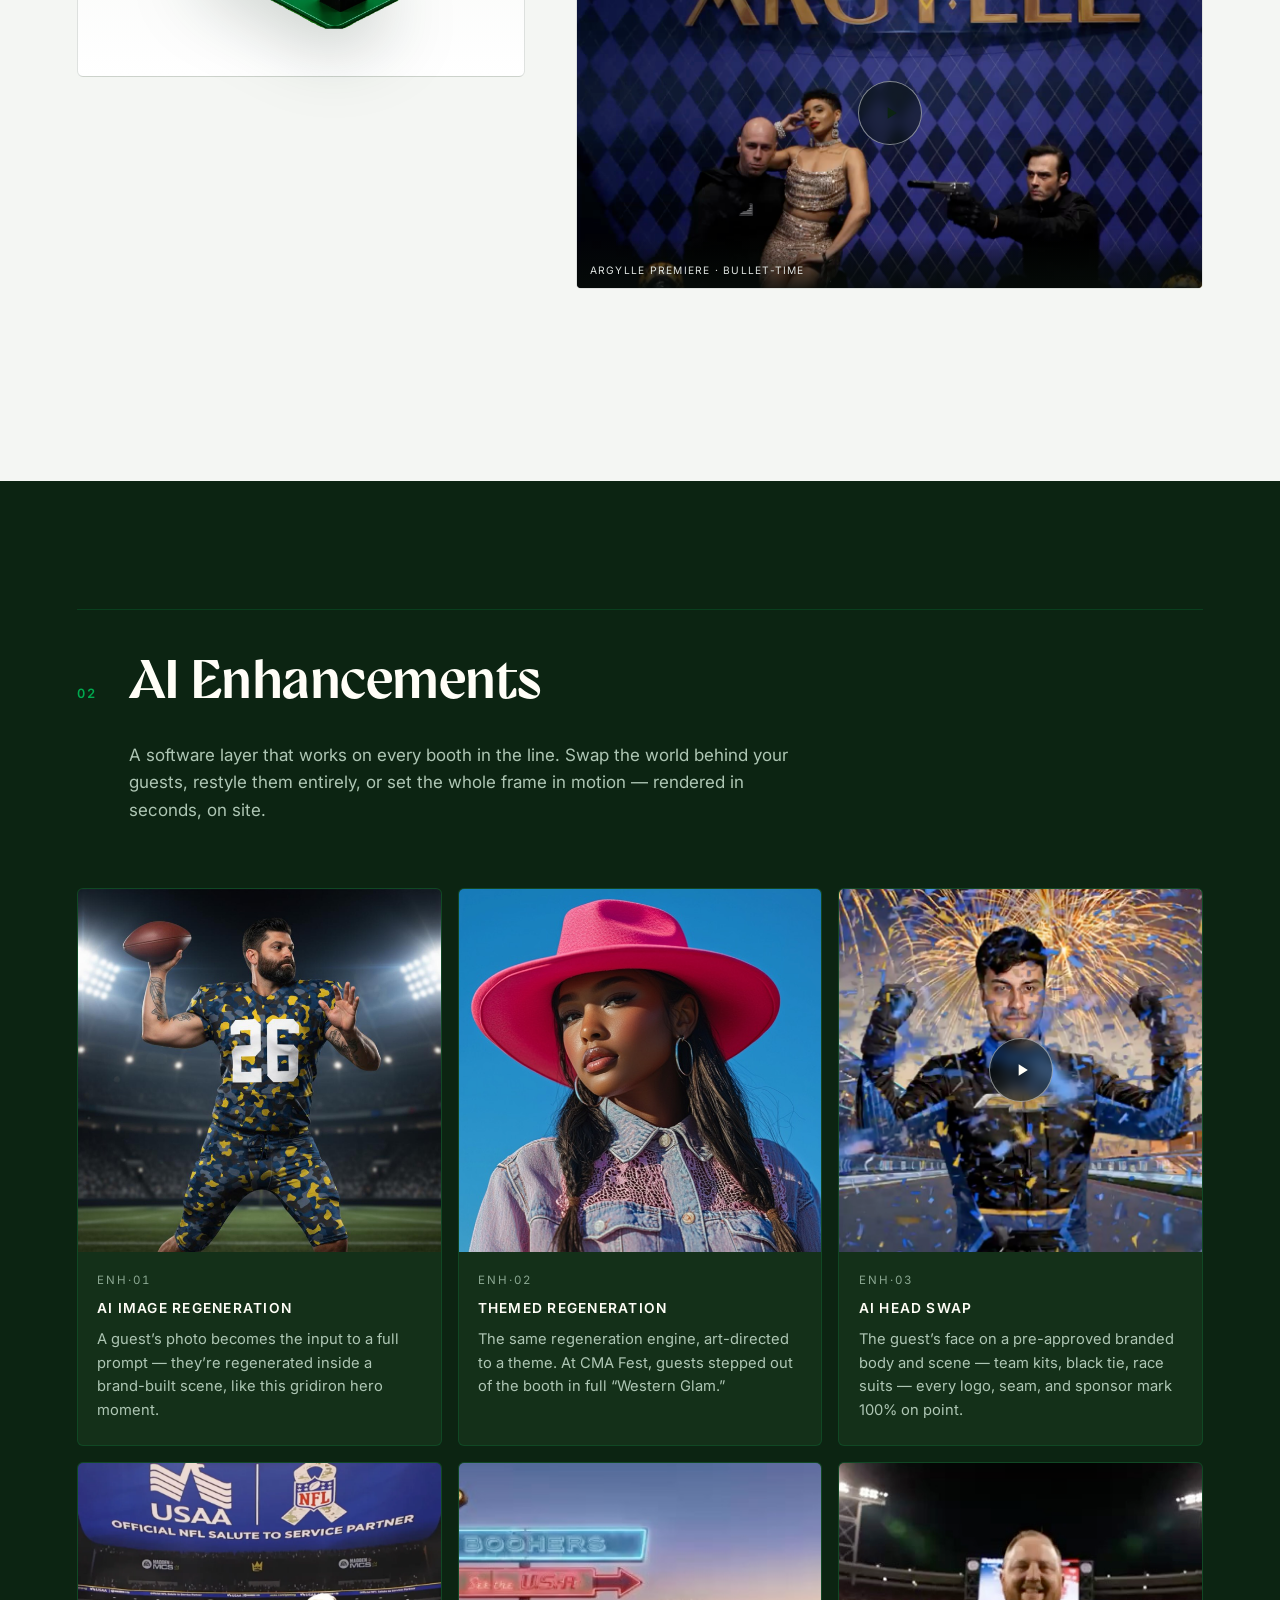
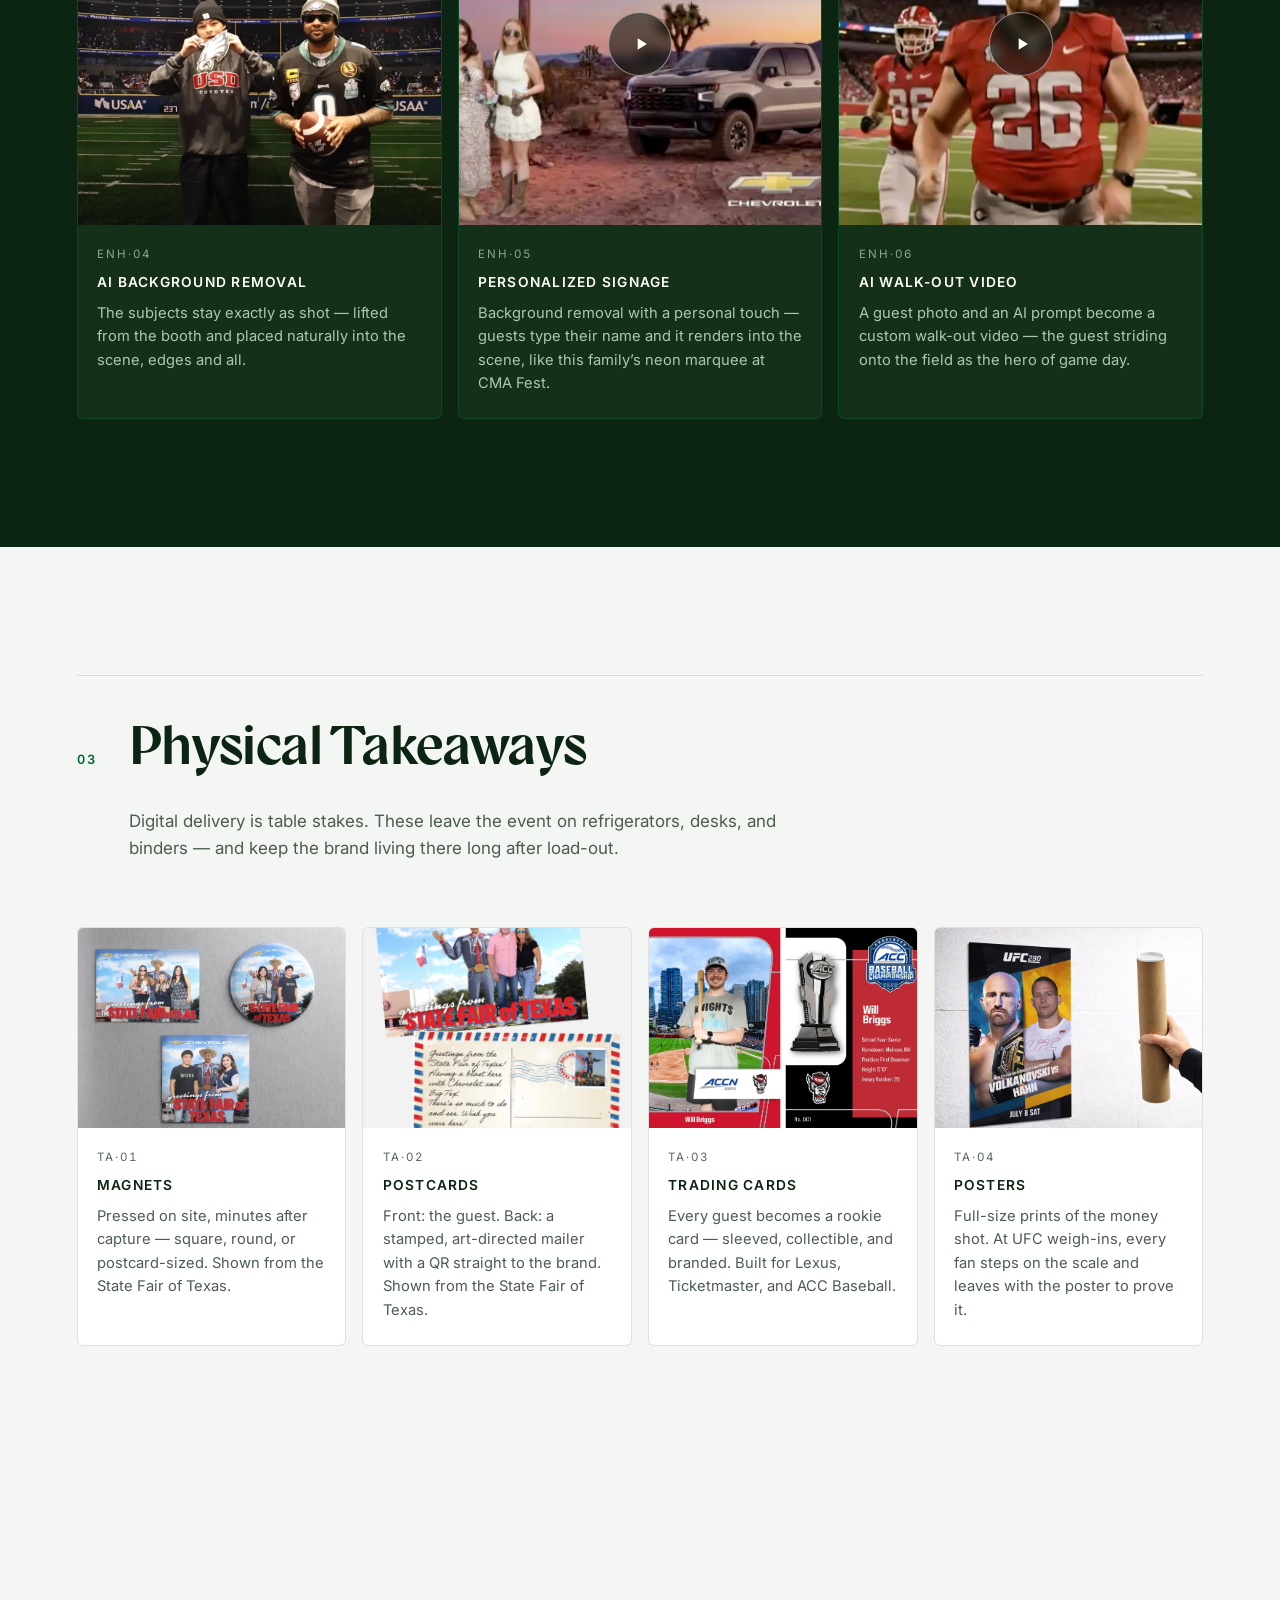
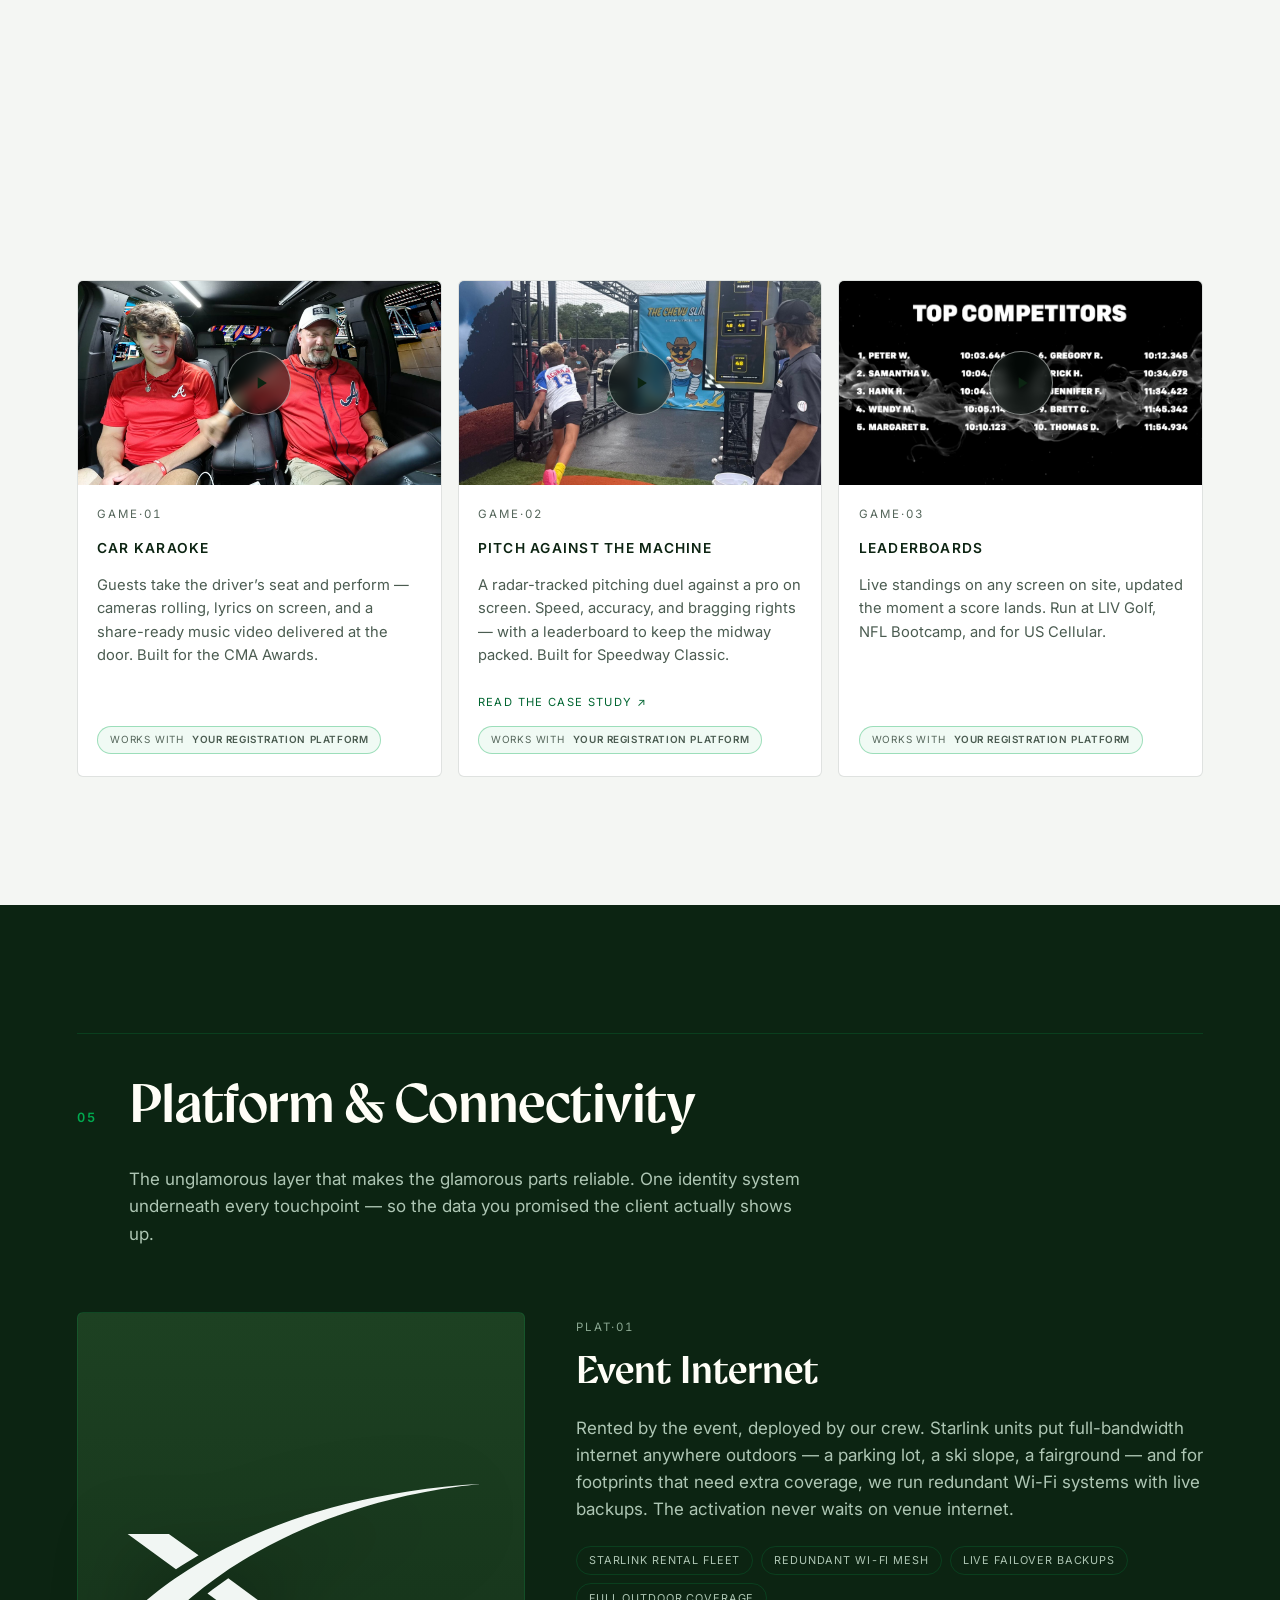
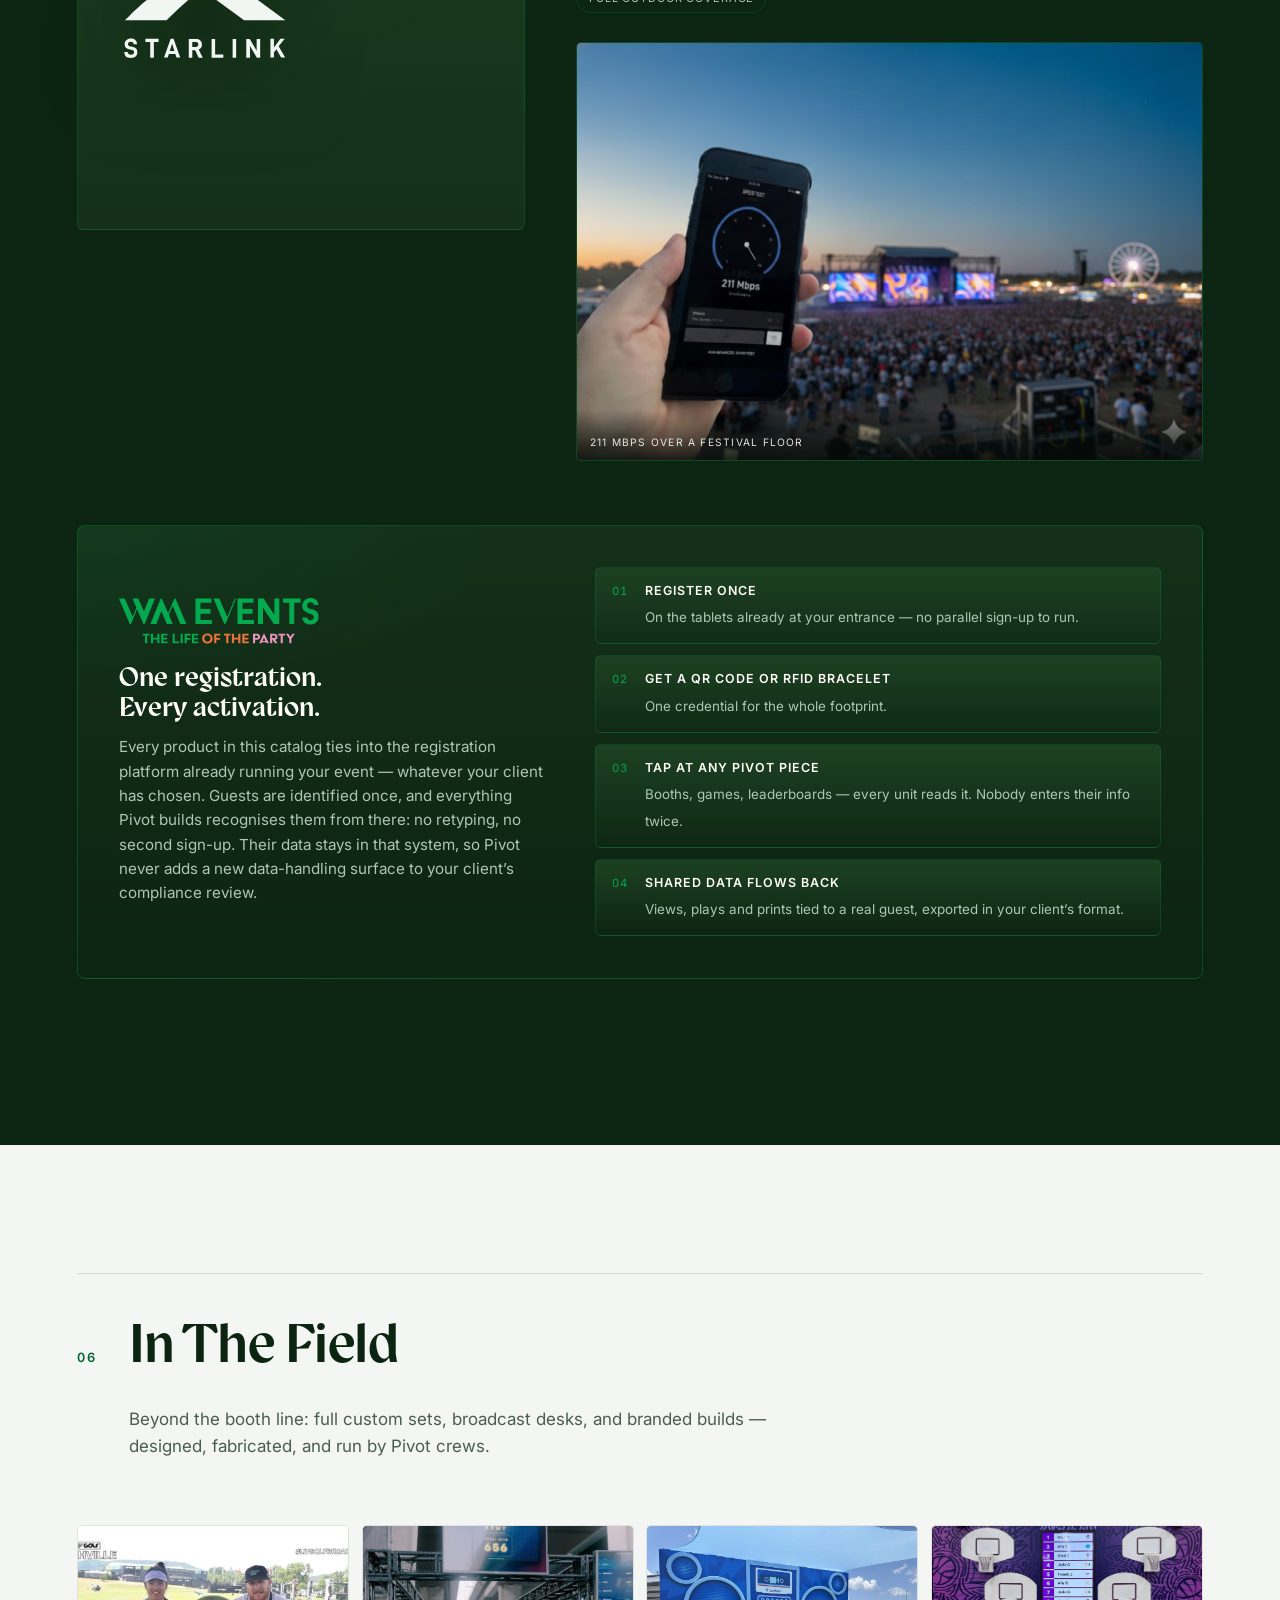
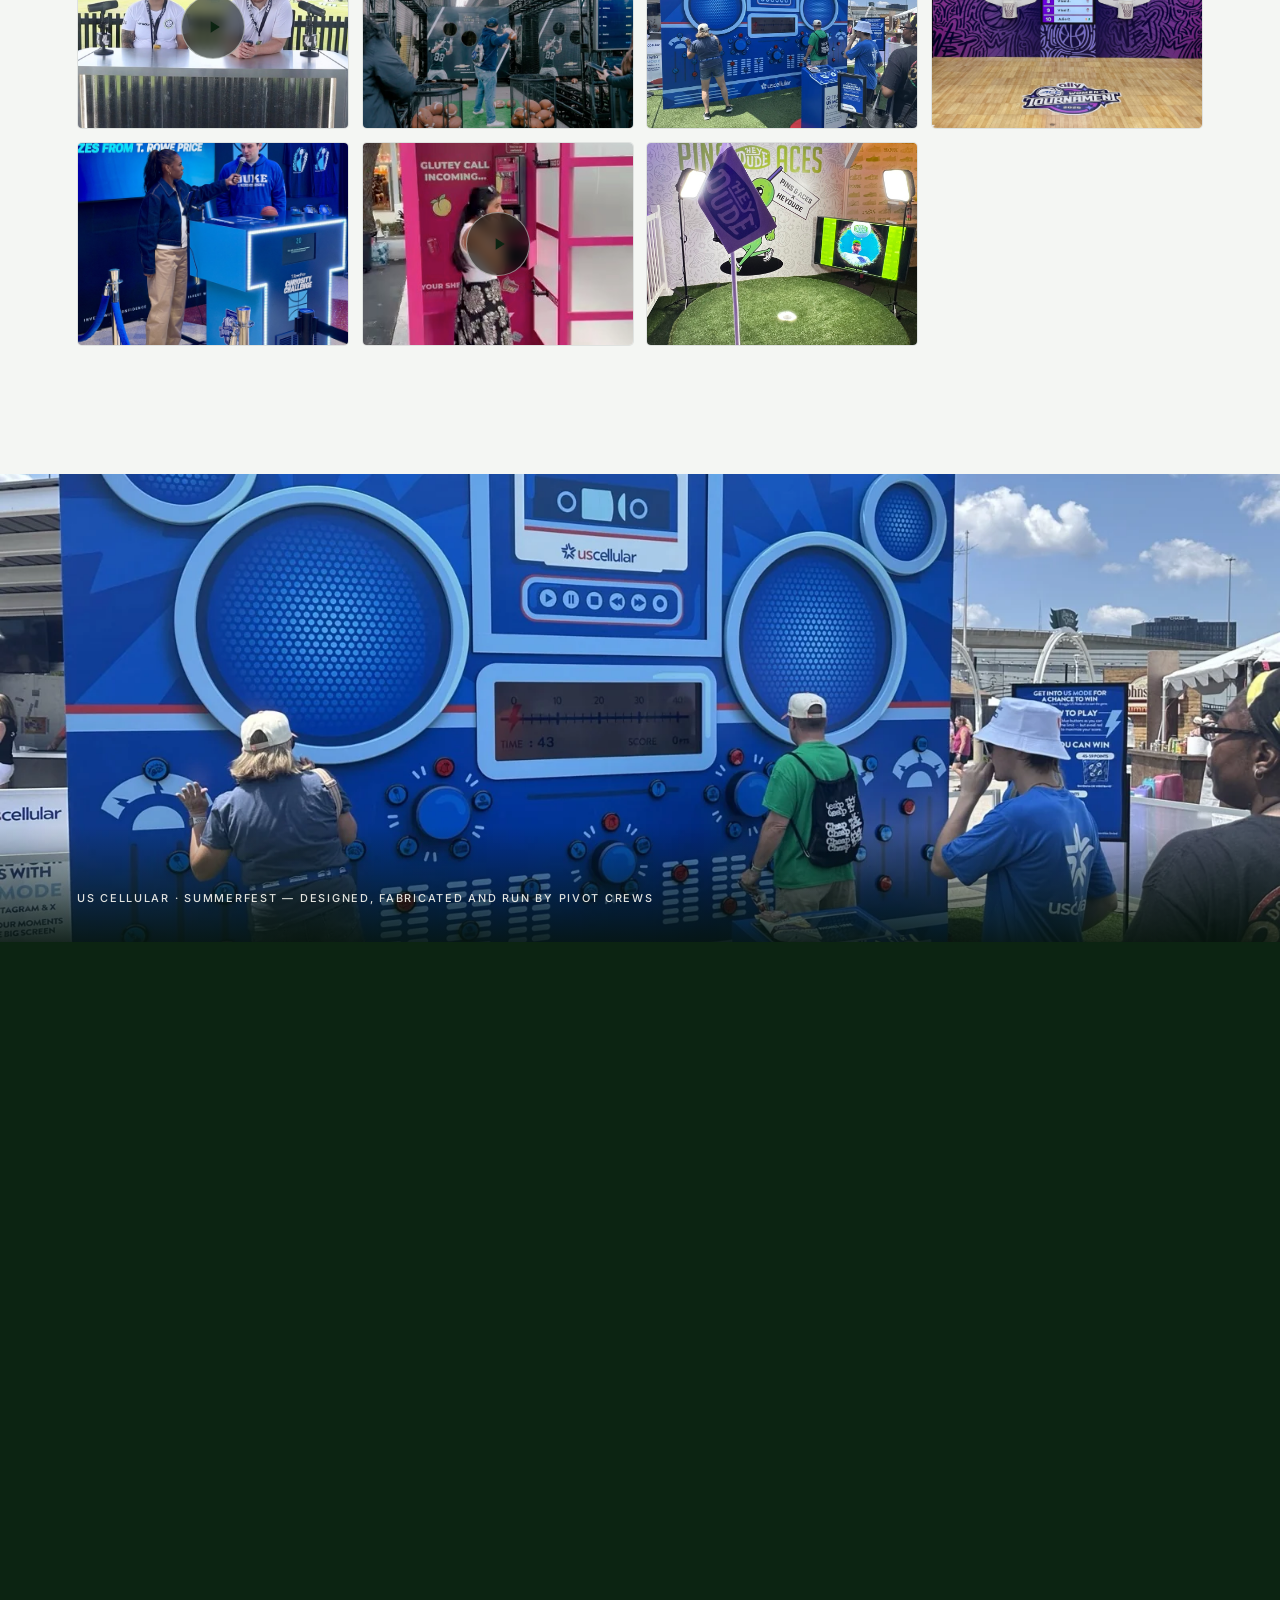
==== commit 64ff75cf: "Animate the hero; make the demos section say it is live Demos The section led with one demo when thr" ====
--- a/index.html
+++ b/index.html
@@ -22,7 +22,7 @@
 <meta name="twitter:card" content="summary_large_image">
 <meta name="theme-color" content="#0C2412">
 <meta name="color-scheme" content="dark">
-<link rel="preload" as="image" href="assets/img/hero-armynavy.webp" fetchpriority="high">
+<link rel="preload" as="image" href="assets/img/hero-poster.webp" fetchpriority="high">
 <link rel="preconnect" href="https://fonts.googleapis.com">
 <link rel="preconnect" href="https://fonts.gstatic.com" crossorigin>
 <link rel="stylesheet" href="https://fonts.googleapis.com/css2?family=Inter:wght@400..700&amp;display=swap">
@@ -141,8 +141,10 @@
    a real activation behind it — the build, the live board, a guest mid-throw —
    says what Pivot does before a word is read. */
 .cover-media{position:absolute;inset:0;z-index:0;overflow:hidden}
-.cover-media img{width:100%;height:100%;object-fit:cover;object-position:50% 42%;
-  transform:scale(1.06) translateY(calc(var(--drift,0) * .5));will-change:transform}
+.cover-media img,.cover-media video{width:100%;height:100%;object-fit:cover;object-position:50% 42%;
+  transform:scale(1.06) translateY(calc(var(--drift,0) * .5));will-change:transform;
+  /* the poster is the video's own first frame, so there is no flash when it starts */
+  background:var(--bg)}
 /* Scrim carries the contrast, so the headline never depends on what the photo is
    doing underneath it. Measured against the rendered pixels, not eyeballed. */
 .cover-scrim{position:absolute;inset:0;z-index:1;pointer-events:none;background:
@@ -315,6 +317,31 @@
 .bleed + section{padding-top:clamp(2.5rem,5vw,4rem)}
 @media(prefers-reduced-motion:reduce){.bleed img,.js .bleed.in img{transform:none;transition:none}}
 
+/* ---------- live demo affordance ----------
+   The units render as device mock-ups, so a reader scrolling past reasonably
+   assumes they are screenshots. A pulsing tag anchored to each one says the
+   opposite before the caption gets a chance to. */
+.pg-unit,.duo-phone,.duo-board{position:relative}
+.live-tag{position:absolute;top:.8rem;right:.8rem;z-index:3;display:inline-flex;align-items:center;gap:.45rem;
+  font-family:var(--mono);font-size:.58rem;font-weight:600;letter-spacing:.16em;text-transform:uppercase;
+  color:#FFFEF7;background:rgba(6,20,11,.74);backdrop-filter:blur(8px);
+  border:1px solid rgba(1,169,79,.5);border-radius:99px;padding:.38rem .7rem;pointer-events:none}
+.live-tag i{width:6px;height:6px;border-radius:50%;background:var(--mint);animation:livepulse 2.2s ease-out infinite}
+@keyframes livepulse{
+  0%{box-shadow:0 0 0 0 rgba(1,169,79,.6)}
+  70%{box-shadow:0 0 0 7px rgba(1,169,79,0)}
+  100%{box-shadow:0 0 0 0 rgba(1,169,79,0)}}
+
+/* the strongest proof on the page deserves more than a text link */
+.pc-cta{display:inline-flex;align-items:center;gap:.5rem;border:1px solid var(--line);border-radius:99px;
+  padding:.62rem 1.15rem;transition:border-color .35s var(--ease-soft),background .35s var(--ease-soft),transform .4s var(--ease)}
+.pc-cta:hover{border-color:var(--mint);background:rgba(1,169,79,.12);transform:translateY(-2px)}
+
+@media(prefers-reduced-motion:reduce){
+  .live-tag i{animation:none}
+  .pc-cta:hover{transform:none}
+}
+
 /* ---------- proof of work ---------- */
 .proof-grid{display:grid;grid-template-columns:minmax(300px,1fr) minmax(320px,470px);gap:clamp(2rem,4vw,4rem);align-items:start}
 .pg-copy h3{font-family:var(--disp);font-weight:700;text-transform:uppercase;font-size:clamp(1.35rem,2.6vw,2rem);line-height:1.1;margin:.8rem 0 1rem}
@@ -327,7 +354,7 @@
 /* the embeds set body{background:transparent} so they inherit the catalog's colour,
    but an iframe's own canvas still paints white underneath — which showed the Polaris
    demo as a bright rectangle on the dark page. Paint the frame itself instead. */
-.pg-unit iframe{display:block;width:100%;aspect-ratio:100/188;border:none;overflow:hidden;background:var(--bg)}
+.pg-unit iframe{display:block;width:100%;aspect-ratio:100/170;border:none;overflow:hidden;background:var(--bg)}
 /* the demos are loaded by script; with scripting off, hide the empty frames and
    offer the direct links instead of four blank boxes */
 html:not(.js) .pg-unit iframe,html:not(.js) .phone,html:not(.js) .board{display:none}
@@ -494,8 +521,8 @@
 <main id="main">
 <header class="cover band-dark" id="top">
   <div class="cover-media">
-    <img src="assets/img/hero-armynavy.webp" width="1600" height="900" fetchpriority="high" decoding="async"
-         alt="A guest throwing at the Chevrolet football-toss build at the Army-Navy game, live scoreboard overhead and Pivot crew running tablets alongside">
+    <video id="heroVid" class="cover-vid" muted loop playsinline preload="none" aria-hidden="true"
+           poster="assets/img/hero-poster.webp" width="1280" height="720"></video>
   </div>
   <div class="cover-scrim"></div>
   <p class="eyebrow">PivotXP · Experiential Technology</p>
@@ -798,7 +825,7 @@
   <div class="sec-head reveal">
     <span class="num">07</span>
     <h2>Proof of Work</h2>
-    <p>Don’t take the catalog’s word for it. This is a real client build — the Polaris “Tough Doesn’t Quit” touchscreen kiosk — recreated 1:1 as a webpage you can drive right now.</p>
+    <p>Don’t take the catalog’s word for it. Three real client builds are running below — on this page, in your browser. Not video, not mock-ups. Drive them.</p>
   </div>
   <div class="proof-grid reveal">
     <div class="pg-copy">
@@ -814,8 +841,9 @@
       <a class="pc-cta" href="polaris.html" target="_blank" rel="noopener">Open the full-page version →</a>
     </div>
     <div class="pg-unit">
+      <span class="live-tag"><i></i>Live · drive it</span>
       <iframe data-src="polaris-embed.html" title="Polaris Tough Doesn't Quit — interactive kiosk demo" loading="lazy" scrolling="no"></iframe><noscript><p class="demo-fallback">This demo runs in the browser — <a href="polaris.html">open the full-page version</a>.</p></noscript>
-      <p class="pg-cap">Interactive — this is the working unit, not a mock-up</p>
+      <p class="pg-cap">Swipe a row, tap a tile — stop, and the attract loop takes over</p>
     </div>
   </div>
 
@@ -833,8 +861,9 @@
       <a class="pc-cta" href="leaderboard-embed.html" target="_blank" rel="noopener">Open it full screen →</a>
     </div>
     <div class="pg-unit">
+      <span class="live-tag"><i></i>Live · watch it</span>
       <iframe data-src="leaderboard-embed.html" title="Equinox Music Trivia — live leaderboard demo" loading="lazy" scrolling="no"></iframe><noscript><p class="demo-fallback">This demo runs in the browser — <a href="leaderboard-embed.html">open it full screen</a>.</p></noscript>
-      <p class="pg-cap">Interactive — scores roll in as you watch</p>
+      <p class="pg-cap">Scores land on the board the moment they are set</p>
     </div>
   </div>
 
@@ -854,10 +883,12 @@
     </div>
     <div class="duo">
       <div class="duo-phone">
+        <span class="live-tag"><i></i>Live · try it</span>
         <div class="phone"><iframe data-src="strikeout/index.html" title="Striking Out Cancer — fan sign builder" loading="lazy"></iframe></div><noscript><p class="demo-fallback">This demo runs in the browser — <a href="strikeout/index.html">open the sign builder</a>.</p></noscript>
         <p class="pg-cap">The fan’s phone — build &amp; post a sign</p>
       </div>
       <div class="duo-board">
+        <span class="live-tag"><i></i>Live</span>
         <div class="board"><iframe data-src="strikeout/wall.html" title="Striking Out Cancer — stadium wall display" loading="lazy" scrolling="no"></iframe></div><noscript><p class="demo-fallback">This demo runs in the browser — <a href="strikeout/wall.html">open the video board</a>.</p></noscript>
         <p class="pg-cap">The video board — your sign arrives with a “Just Added” tag</p>
       </div>
@@ -950,6 +981,28 @@
 </div>
 <script>
 const reduceMotion=matchMedia('(prefers-reduced-motion:reduce)').matches;
+// Hero loop. The poster is preloaded and carries the opening frame, so the video
+// is fetched only once the page has settled — it must never compete with the LCP.
+// Skipped entirely for reduced-motion and for anyone on a metered or slow link,
+// where a 1.2 MB decorative loop is not a fair trade.
+(function(){
+  const v=document.getElementById('heroVid');
+  if(!v)return;
+  if(reduceMotion)return;                       // poster stays, which is the point
+  const c=navigator.connection;
+  if(c&&(c.saveData||/^(slow-)?2g$/.test(c.effectiveType||'')))return;
+  const start=()=>{
+    v.src='assets/video/hero-loop.mp4';
+    v.play().catch(()=>{});                     // a refused autoplay just leaves the poster
+  };
+  if(document.readyState==='complete')requestIdleCallback?requestIdleCallback(start,{timeout:2500}):setTimeout(start,900);
+  else addEventListener('load',()=>{requestIdleCallback?requestIdleCallback(start,{timeout:2500}):setTimeout(start,900)});
+  // stop decoding once it scrolls away
+  new IntersectionObserver(es=>es.forEach(e=>{
+    if(!v.src)return;
+    e.isIntersecting?v.play().catch(()=>{}):v.pause();
+  }),{threshold:.05}).observe(v);
+})();
 
 // stagger index for every child of a .stagger container, so the CSS delay is
 // positional rather than hand-written per grid
